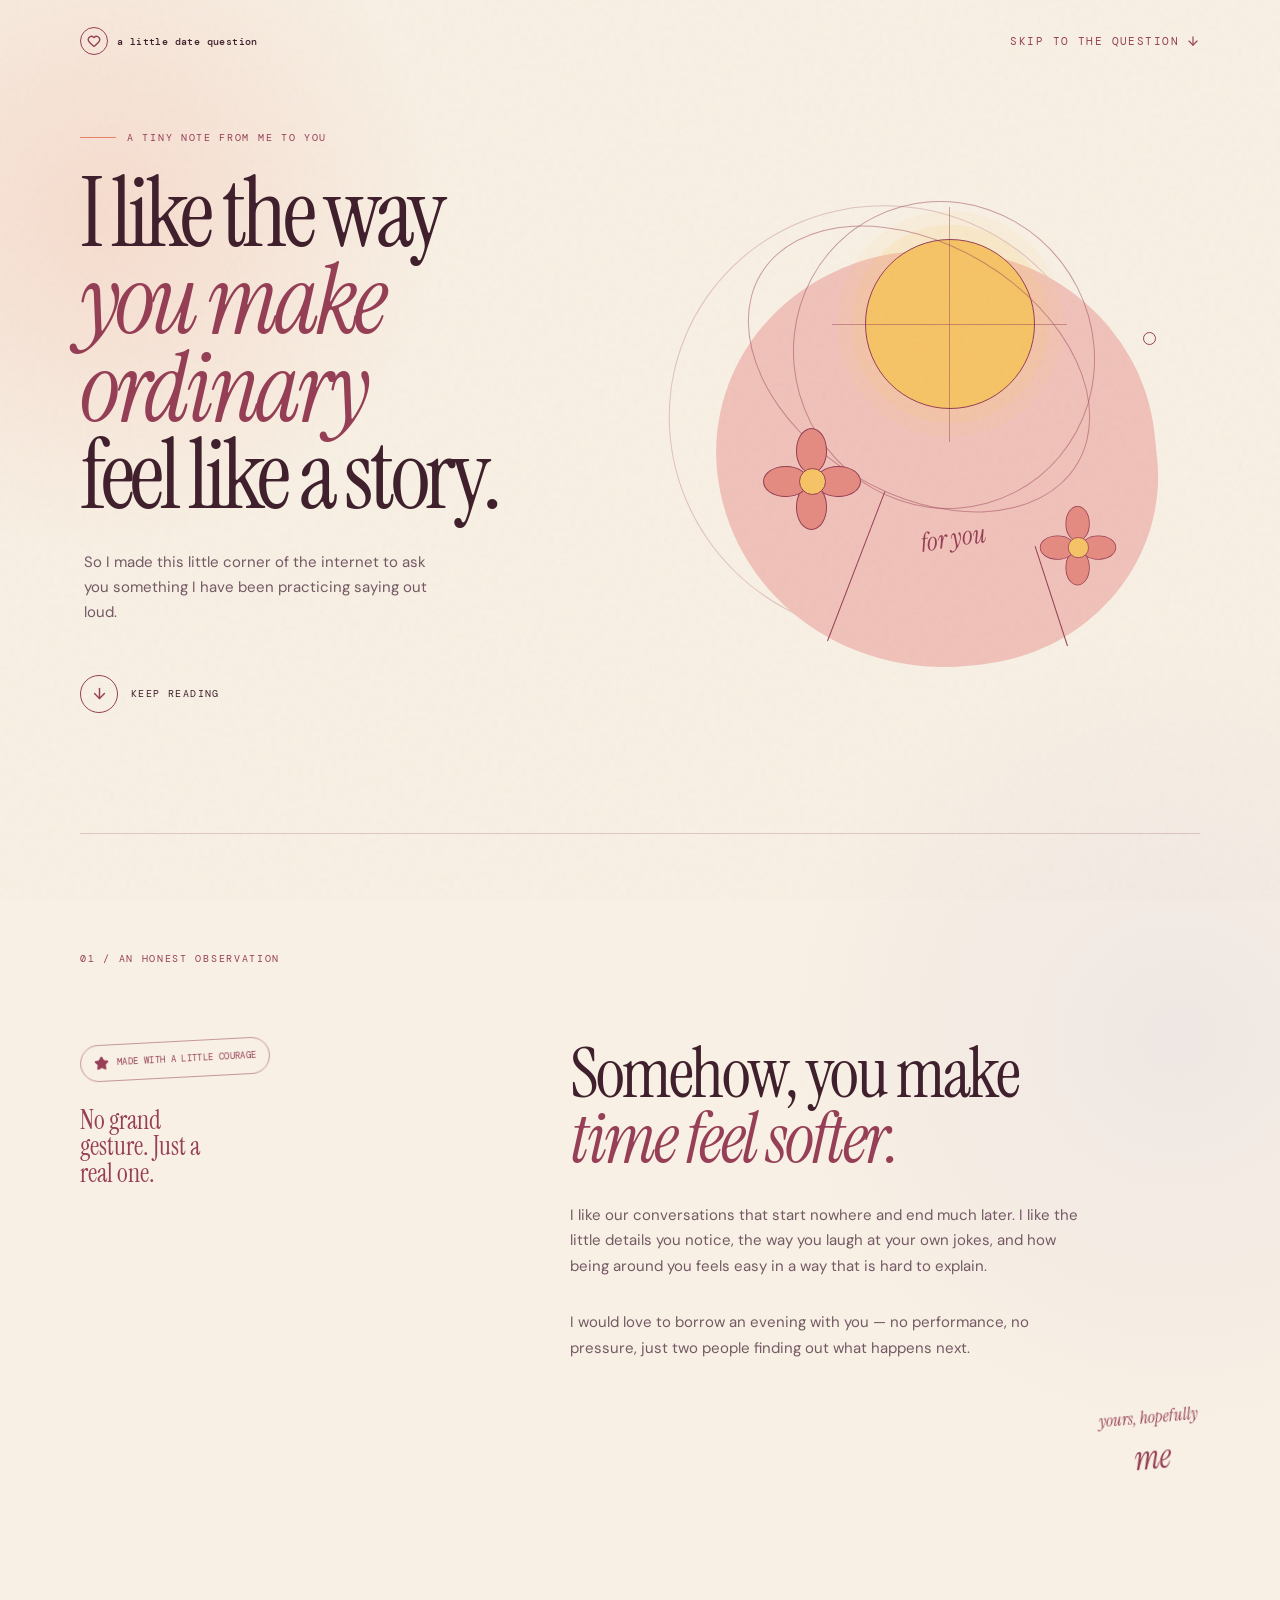
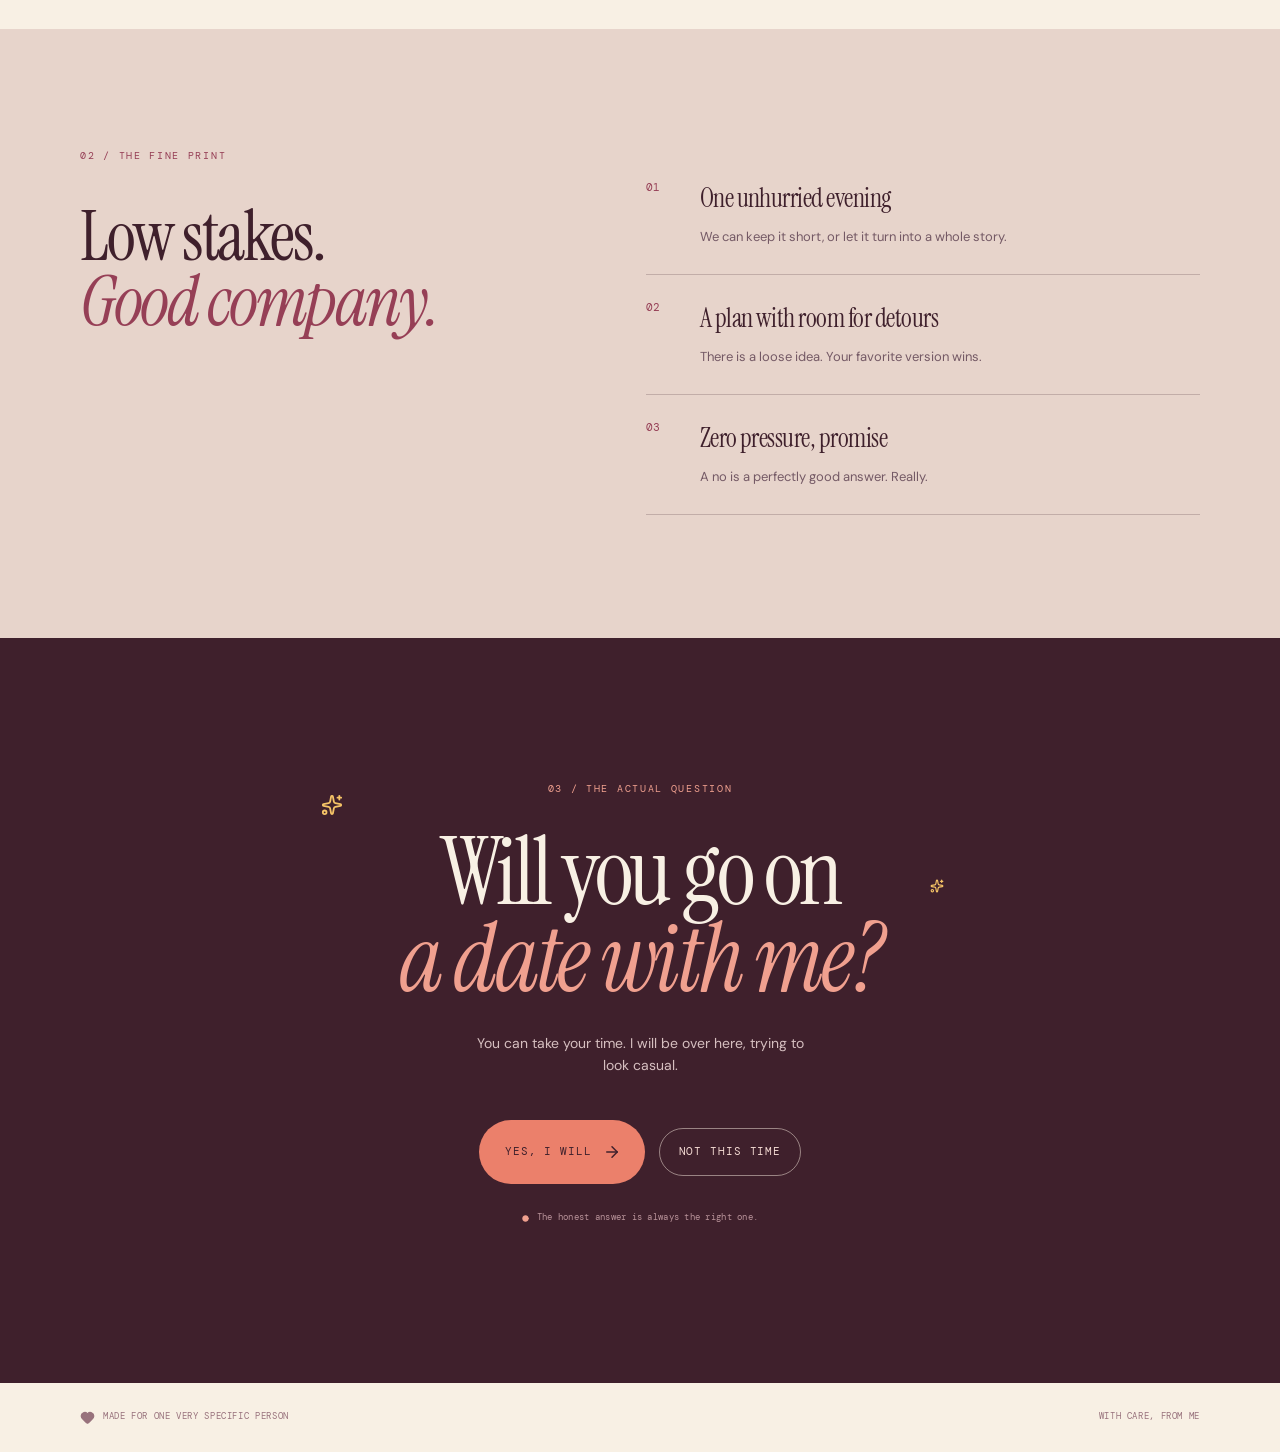
==== index.html @ 39b5ad63 "Add files via upload" ====
<!DOCTYPE html>
<html lang="en">
  <head>
    <meta charset="UTF-8" />
    <meta name="viewport" content="width=device-width, initial-scale=1.0, maximum-scale=1" />
    <title>A Little Date Question</title>
    <meta name="description" content="A Little Date Question — built on Replit. Update this description to reflect the app." />
    <meta name="robots" content="index, follow" />
    <meta property="og:title" content="A Little Date Question" />
    <meta property="og:description" content="A Little Date Question — built on Replit. Update this description to reflect the app." />
    <meta property="og:type" content="website" />
    <meta name="twitter:card" content="summary_large_image" />
    <meta name="twitter:title" content="A Little Date Question" />
    <meta name="twitter:description" content="A Little Date Question — built on Replit. Update this description to reflect the app." />
    <link rel="icon" type="image/svg+xml" href="./favicon.svg" />
    <link rel="preconnect" href="https://fonts.googleapis.com">
    <link rel="preconnect" href="https://fonts.gstatic.com" crossorigin>
    <link href="https://fonts.googleapis.com/css2?family=Inter:wght@400;500;600;700&display=swap" rel="stylesheet">
    <script type="module" crossorigin src="./assets/index-DEx7kyn2.js"></script>
    <link rel="stylesheet" crossorigin href="./assets/index-DLb4cPj6.css">
  </head>
  <body>
    <div id="root"></div>
  </body>
</html>
---- assets/index-DLb4cPj6.css ----
@import"https://fonts.googleapis.com/css2?family=DM+Mono:wght@400;500&family=DM+Sans:wght@400;500;600;700&family=Instrument+Serif:ital@0;1&display=swap";@layer components;@layer properties{@supports (((-webkit-hyphens:none)) and (not (margin-trim:inline))) or ((-moz-orient:inline) and (not (color:rgb(from red r g b)))){*,:before,:after,::backdrop{--tw-translate-x:0;--tw-translate-y:0;--tw-translate-z:0;--tw-rotate-x:initial;--tw-rotate-y:initial;--tw-rotate-z:initial;--tw-skew-x:initial;--tw-skew-y:initial;--tw-space-y-reverse:0;--tw-space-x-reverse:0;--tw-border-style:solid;--tw-leading:initial;--tw-font-weight:initial;--tw-tracking:initial;--tw-ordinal:initial;--tw-slashed-zero:initial;--tw-numeric-figure:initial;--tw-numeric-spacing:initial;--tw-numeric-fraction:initial;--tw-shadow:0 0 #0000;--tw-shadow-color:initial;--tw-shadow-alpha:100%;--tw-inset-shadow:0 0 #0000;--tw-inset-shadow-color:initial;--tw-inset-shadow-alpha:100%;--tw-ring-color:initial;--tw-ring-shadow:0 0 #0000;--tw-inset-ring-color:initial;--tw-inset-ring-shadow:0 0 #0000;--tw-ring-inset:initial;--tw-ring-offset-width:0px;--tw-ring-offset-color:#fff;--tw-ring-offset-shadow:0 0 #0000;--tw-outline-style:solid;--tw-duration:initial;--tw-ease:initial;--tw-content:"";--tw-animation-delay:0s;--tw-animation-direction:normal;--tw-animation-duration:initial;--tw-animation-fill-mode:none;--tw-animation-iteration-count:1;--tw-enter-blur:0;--tw-enter-opacity:1;--tw-enter-rotate:0;--tw-enter-scale:1;--tw-enter-translate-x:0;--tw-enter-translate-y:0;--tw-exit-blur:0;--tw-exit-opacity:1;--tw-exit-rotate:0;--tw-exit-scale:1;--tw-exit-translate-x:0;--tw-exit-translate-y:0}}}@layer theme{:root,:host{--color-red-50:oklch(97.1% .013 17.38);--color-red-300:oklch(80.8% .114 19.571);--color-red-400:oklch(70.4% .191 22.216);--color-red-500:oklch(63.7% .237 25.331);--color-red-600:oklch(57.7% .245 27.325);--color-gray-50:oklch(98.5% .002 247.839);--color-gray-100:oklch(96.7% .003 264.542);--color-gray-600:oklch(44.6% .03 256.802);--color-gray-700:oklch(37.3% .034 259.733);--color-gray-800:oklch(27.8% .033 256.848);--color-gray-900:oklch(21% .034 264.665);--color-black:#000;--color-white:#fff;--spacing:.25rem;--container-sm:24rem;--container-md:28rem;--container-lg:32rem;--text-xs:.75rem;--text-xs--line-height:calc(1 / .75);--text-sm:.875rem;--text-sm--line-height:calc(1.25 / .875);--text-base:1rem;--text-base--line-height: 1.5 ;--text-lg:1.125rem;--text-lg--line-height:calc(1.75 / 1.125);--text-xl:1.25rem;--text-xl--line-height:calc(1.75 / 1.25);--text-2xl:1.5rem;--text-2xl--line-height:calc(2 / 1.5);--font-weight-normal:400;--font-weight-medium:500;--font-weight-semibold:600;--font-weight-bold:700;--tracking-tight:-.025em;--tracking-widest:.1em;--leading-snug:1.375;--leading-normal:1.5;--leading-relaxed:1.625;--ease-in-out:cubic-bezier(.4, 0, .2, 1);--animate-spin:spin 1s linear infinite;--animate-pulse:pulse 2s cubic-bezier(.4, 0, .6, 1) infinite;--aspect-video:16 / 9;--default-transition-duration:.15s;--default-transition-timing-function:cubic-bezier(.4, 0, .2, 1);--default-font-family:var(--app-font-sans);--default-mono-font-family:var(--app-font-mono);--color-border:hsl(var(--border))}}@layer base{*,:after,:before,::backdrop{box-sizing:border-box;border:0 solid;margin:0;padding:0}::file-selector-button{box-sizing:border-box;border:0 solid;margin:0;padding:0}html,:host{-webkit-text-size-adjust:100%;tab-size:4;line-height:1.5;font-family:var(--default-font-family,-apple-system, BlinkMacSystemFont, "Segoe UI", Roboto, "Helvetica Neue", "Noto Sans", Arial, sans-serif, "Apple Color Emoji", "Segoe UI Emoji", "Segoe UI Symbol", "Noto Color Emoji");font-feature-settings:var(--default-font-feature-settings,normal);font-variation-settings:var(--default-font-variation-settings,normal);-webkit-tap-highlight-color:transparent}hr{height:0;color:inherit;border-top-width:1px}abbr:where([title]){-webkit-text-decoration:underline dotted;text-decoration:underline dotted}h1,h2,h3,h4,h5,h6{font-size:inherit;font-weight:inherit}a{color:inherit;-webkit-text-decoration:inherit;text-decoration:inherit}b,strong{font-weight:bolder}code,kbd,samp,pre{font-family:var(--default-mono-font-family,ui-monospace, SFMono-Regular, Menlo, Monaco, Consolas, "Liberation Mono", "Courier New", monospace);font-feature-settings:var(--default-mono-font-feature-settings,normal);font-variation-settings:var(--default-mono-font-variation-settings,normal);font-size:1em}small{font-size:80%}sub,sup{vertical-align:baseline;font-size:75%;line-height:0;position:relative}sub{bottom:-.25em}sup{top:-.5em}table{text-indent:0;border-color:inherit;border-collapse:collapse}:-moz-focusring:where(:not(iframe)){outline:auto}progress{vertical-align:baseline}summary{display:list-item}ol,ul,menu{list-style:none}img,svg,video,canvas,audio,iframe,embed,object{vertical-align:middle;display:block}img,video{max-width:100%;height:auto}button,input,select,optgroup,textarea{font:inherit;font-feature-settings:inherit;font-variation-settings:inherit;letter-spacing:inherit;color:inherit;opacity:1;background-color:#0000;border-radius:0}::file-selector-button{font:inherit;font-feature-settings:inherit;font-variation-settings:inherit;letter-spacing:inherit;color:inherit;opacity:1;background-color:#0000;border-radius:0}:where(select:is([multiple],[size])) optgroup{font-weight:bolder}:where(select:is([multiple],[size])) optgroup option{padding-inline-start:20px}::file-selector-button{margin-inline-end:4px}::placeholder{opacity:1}@supports (not ((-webkit-appearance:-apple-pay-button))) or (contain-intrinsic-size:1px){::placeholder{color:currentColor}@supports (color:color-mix(in lab,red,red)){::placeholder{color:color-mix(in oklab,currentcolor 50%,transparent)}}}textarea{resize:vertical}::-webkit-search-decoration{-webkit-appearance:none}::-webkit-date-and-time-value{min-height:1lh;text-align:inherit}::-webkit-datetime-edit{display:inline-flex}::-webkit-datetime-edit-fields-wrapper{padding:0}::-webkit-datetime-edit{padding-block:0}::-webkit-datetime-edit-year-field{padding-block:0}::-webkit-datetime-edit-month-field{padding-block:0}::-webkit-datetime-edit-day-field{padding-block:0}::-webkit-datetime-edit-hour-field{padding-block:0}::-webkit-datetime-edit-minute-field{padding-block:0}::-webkit-datetime-edit-second-field{padding-block:0}::-webkit-datetime-edit-millisecond-field{padding-block:0}::-webkit-datetime-edit-meridiem-field{padding-block:0}::-webkit-calendar-picker-indicator{line-height:1}:-moz-ui-invalid{box-shadow:none}button,input:where([type=button],[type=reset],[type=submit]){appearance:button}::file-selector-button{appearance:button}::-webkit-inner-spin-button{height:auto}::-webkit-outer-spin-button{height:auto}[hidden]:where(:not([hidden=until-found])){display:none!important}*{border-color:hsl(var(--border))}body{background-color:hsl(var(--background));font-family:var(--app-font-sans);color:hsl(var(--foreground));-webkit-font-smoothing:antialiased;-moz-osx-font-smoothing:grayscale}}@layer utilities{.\@container\/field-group{container:field-group/inline-size}.pointer-events-auto{pointer-events:auto}.pointer-events-none{pointer-events:none}.invisible{visibility:hidden}.sr-only{clip-path:inset(50%);white-space:nowrap;border-width:0;width:1px;height:1px;margin:-1px;padding:0;position:absolute;overflow:hidden}.absolute{position:absolute}.fixed{position:fixed}.relative{position:relative}.static{position:static}.inset-0{inset:0}.inset-x-0{inset-inline:0}.inset-y-0{inset-block:0}.-top-12{top:calc(var(--spacing) * -12)}.top-0{top:0}.top-1\.5{top:calc(var(--spacing) * 1.5)}.top-1\/2{top:50%}.top-2{top:calc(var(--spacing) * 2)}.top-3\.5{top:calc(var(--spacing) * 3.5)}.top-4{top:calc(var(--spacing) * 4)}.top-\[1px\]{top:1px}.top-\[50\%\]{top:50%}.top-\[60\%\]{top:60%}.top-full{top:100%}.-right-12{right:calc(var(--spacing) * -12)}.right-0{right:0}.right-1{right:var(--spacing)}.right-2{right:calc(var(--spacing) * 2)}.right-3{right:calc(var(--spacing) * 3)}.right-4{right:calc(var(--spacing) * 4)}.-bottom-12{bottom:calc(var(--spacing) * -12)}.bottom-0{bottom:0}.-left-12{left:calc(var(--spacing) * -12)}.left-0{left:0}.left-1\/2{left:50%}.left-2{left:calc(var(--spacing) * 2)}.left-\[50\%\]{left:50%}.z-10{z-index:10}.z-20{z-index:20}.z-50{z-index:50}.z-\[1\]{z-index:1}.z-\[100\]{z-index:100}.order-first{order:-9999}.order-last{order:9999}.\!m-0{margin:0!important}.-mx-1{margin-inline:calc(var(--spacing) * -1)}.mx-2{margin-inline:calc(var(--spacing) * 2)}.mx-3\.5{margin-inline:calc(var(--spacing) * 3.5)}.mx-4{margin-inline:calc(var(--spacing) * 4)}.mx-auto{margin-inline:auto}.-my-2{margin-block:calc(var(--spacing) * -2)}.my-0{margin-block:0}.my-0\.5{margin-block:calc(var(--spacing) * .5)}.my-1{margin-block:var(--spacing)}.-mt-4{margin-top:calc(var(--spacing) * -4)}.mt-1\.5{margin-top:calc(var(--spacing) * 1.5)}.mt-2{margin-top:calc(var(--spacing) * 2)}.mt-4{margin-top:calc(var(--spacing) * 4)}.mt-24{margin-top:calc(var(--spacing) * 24)}.mt-auto{margin-top:auto}.mr-2{margin-right:calc(var(--spacing) * 2)}.mb-1{margin-bottom:var(--spacing)}.mb-2{margin-bottom:calc(var(--spacing) * 2)}.mb-3{margin-bottom:calc(var(--spacing) * 3)}.mb-4{margin-bottom:calc(var(--spacing) * 4)}.-ml-4{margin-left:calc(var(--spacing) * -4)}.ml-1{margin-left:var(--spacing)}.ml-4{margin-left:calc(var(--spacing) * 4)}.ml-auto{margin-left:auto}.line-clamp-2{-webkit-line-clamp:2;-webkit-box-orient:vertical;display:-webkit-box;overflow:hidden}.block{display:block}.flex{display:flex}.grid{display:grid}.hidden{display:none}.inline-flex{display:inline-flex}.table{display:table}.aspect-square{aspect-ratio:1}.aspect-video{aspect-ratio:var(--aspect-video)}.size-4{width:calc(var(--spacing) * 4);height:calc(var(--spacing) * 4)}.size-6{width:calc(var(--spacing) * 6);height:calc(var(--spacing) * 6)}.size-8{width:calc(var(--spacing) * 8);height:calc(var(--spacing) * 8)}.size-10{width:calc(var(--spacing) * 10);height:calc(var(--spacing) * 10)}.size-\[--cell-size\]{width:--cell-size;height:--cell-size}.h-1\.5{height:calc(var(--spacing) * 1.5)}.h-2{height:calc(var(--spacing) * 2)}.h-2\.5{height:calc(var(--spacing) * 2.5)}.h-3{height:calc(var(--spacing) * 3)}.h-3\.5{height:calc(var(--spacing) * 3.5)}.h-4{height:calc(var(--spacing) * 4)}.h-5{height:calc(var(--spacing) * 5)}.h-6{height:calc(var(--spacing) * 6)}.h-7{height:calc(var(--spacing) * 7)}.h-8{height:calc(var(--spacing) * 8)}.h-9{height:calc(var(--spacing) * 9)}.h-10{height:calc(var(--spacing) * 10)}.h-12{height:calc(var(--spacing) * 12)}.h-\[--cell-size\]{height:--cell-size}.h-\[1px\]{height:1px}.h-\[var\(--radix-navigation-menu-viewport-height\)\]{height:var(--radix-navigation-menu-viewport-height)}.h-\[var\(--radix-select-trigger-height\)\]{height:var(--radix-select-trigger-height)}.h-auto{height:auto}.h-full{height:100%}.h-px{height:1px}.h-svh{height:100svh}.max-h-\[--radix-context-menu-content-available-height\]{max-height:--radix-context-menu-content-available-height}.max-h-\[--radix-select-content-available-height\]{max-height:--radix-select-content-available-height}.max-h-\[85vh\]{max-height:85vh}.max-h-\[300px\]{max-height:300px}.max-h-\[var\(--radix-dropdown-menu-content-available-height\)\]{max-height:var(--radix-dropdown-menu-content-available-height)}.max-h-screen{max-height:100vh}.min-h-0{min-height:0}.min-h-8{min-height:calc(var(--spacing) * 8)}.min-h-9{min-height:calc(var(--spacing) * 9)}.min-h-10{min-height:calc(var(--spacing) * 10)}.min-h-\[60px\]{min-height:60px}.min-h-screen{min-height:100vh}.min-h-svh{min-height:100svh}.w-0{width:0}.w-1{width:var(--spacing)}.w-2{width:calc(var(--spacing) * 2)}.w-2\.5{width:calc(var(--spacing) * 2.5)}.w-3{width:calc(var(--spacing) * 3)}.w-3\.5{width:calc(var(--spacing) * 3.5)}.w-3\/4{width:75%}.w-4{width:calc(var(--spacing) * 4)}.w-5{width:calc(var(--spacing) * 5)}.w-7{width:calc(var(--spacing) * 7)}.w-8{width:calc(var(--spacing) * 8)}.w-9{width:calc(var(--spacing) * 9)}.w-10{width:calc(var(--spacing) * 10)}.w-64{width:calc(var(--spacing) * 64)}.w-72{width:calc(var(--spacing) * 72)}.w-\[--cell-size\]{width:--cell-size}.w-\[1px\]{width:1px}.w-\[100px\]{width:100px}.w-\[var\(--sidebar-width\)\]{width:var(--sidebar-width)}.w-auto{width:auto}.w-fit{width:fit-content}.w-full{width:100%}.w-max{width:max-content}.w-px{width:1px}.max-w-\[var\(--skeleton-width\)\]{max-width:var(--skeleton-width)}.max-w-lg{max-width:var(--container-lg)}.max-w-max{max-width:max-content}.max-w-md{max-width:var(--container-md)}.max-w-sm{max-width:var(--container-sm)}.min-w-0{min-width:0}.min-w-5{min-width:calc(var(--spacing) * 5)}.min-w-8{min-width:calc(var(--spacing) * 8)}.min-w-9{min-width:calc(var(--spacing) * 9)}.min-w-10{min-width:calc(var(--spacing) * 10)}.min-w-\[--cell-size\]{min-width:--cell-size}.min-w-\[8rem\]{min-width:8rem}.min-w-\[12rem\]{min-width:12rem}.min-w-\[var\(--radix-select-trigger-width\)\]{min-width:var(--radix-select-trigger-width)}.flex-1{flex:1}.shrink-0{flex-shrink:0}.grow{flex-grow:1}.grow-0{flex-grow:0}.basis-full{flex-basis:100%}.caption-bottom{caption-side:bottom}.border-collapse{border-collapse:collapse}.origin-\[--radix-context-menu-content-transform-origin\]{transform-origin:--radix-context-menu-content-transform-origin}.origin-\[--radix-dropdown-menu-content-transform-origin\]{transform-origin:--radix-dropdown-menu-content-transform-origin}.origin-\[--radix-hover-card-content-transform-origin\]{transform-origin:--radix-hover-card-content-transform-origin}.origin-\[--radix-menubar-content-transform-origin\]{transform-origin:--radix-menubar-content-transform-origin}.origin-\[--radix-popover-content-transform-origin\]{transform-origin:--radix-popover-content-transform-origin}.origin-\[--radix-select-content-transform-origin\]{transform-origin:--radix-select-content-transform-origin}.origin-\[--radix-tooltip-content-transform-origin\]{transform-origin:--radix-tooltip-content-transform-origin}.-translate-x-1\/2{--tw-translate-x: -50% ;translate:var(--tw-translate-x) var(--tw-translate-y)}.-translate-x-px{--tw-translate-x:-1px;translate:var(--tw-translate-x) var(--tw-translate-y)}.translate-x-\[-50\%\]{--tw-translate-x:-50%;translate:var(--tw-translate-x) var(--tw-translate-y)}.translate-x-px{--tw-translate-x:1px;translate:var(--tw-translate-x) var(--tw-translate-y)}.-translate-y-1\/2{--tw-translate-y: -50% ;translate:var(--tw-translate-x) var(--tw-translate-y)}.translate-y-\[-50\%\]{--tw-translate-y:-50%;translate:var(--tw-translate-x) var(--tw-translate-y)}.rotate-45{rotate:45deg}.rotate-90{rotate:90deg}.transform{transform:var(--tw-rotate-x,) var(--tw-rotate-y,) var(--tw-rotate-z,) var(--tw-skew-x,) var(--tw-skew-y,)}.animate-caret-blink{animation:1.25s ease-out infinite caret-blink}.animate-in{animation:enter var(--tw-animation-duration,var(--tw-duration,.15s))var(--tw-ease,ease)var(--tw-animation-delay,0s)var(--tw-animation-iteration-count,1)var(--tw-animation-direction,normal)var(--tw-animation-fill-mode,none)}.animate-pulse{animation:var(--animate-pulse)}.animate-spin{animation:var(--animate-spin)}.cursor-default{cursor:default}.cursor-pointer{cursor:pointer}.cursor-text{cursor:text}.touch-none{touch-action:none}.resize-none{resize:none}.list-disc{list-style-type:disc}.list-none{list-style-type:none}.flex-col{flex-direction:column}.flex-col-reverse{flex-direction:column-reverse}.flex-row{flex-direction:row}.flex-wrap{flex-wrap:wrap}.place-content-center{place-content:center}.items-center{align-items:center}.items-end{align-items:flex-end}.items-start{align-items:flex-start}.items-stretch{align-items:stretch}.justify-between{justify-content:space-between}.justify-center{justify-content:center}.justify-start{justify-content:flex-start}.gap-1{gap:var(--spacing)}.gap-1\.5{gap:calc(var(--spacing) * 1.5)}.gap-2{gap:calc(var(--spacing) * 2)}.gap-2\.5{gap:calc(var(--spacing) * 2.5)}.gap-3{gap:calc(var(--spacing) * 3)}.gap-4{gap:calc(var(--spacing) * 4)}.gap-6{gap:calc(var(--spacing) * 6)}.gap-7{gap:calc(var(--spacing) * 7)}:where(.space-y-1\.5>:not(:last-child)){--tw-space-y-reverse:0;margin-block-start:calc(calc(var(--spacing) * 1.5) * var(--tw-space-y-reverse));margin-block-end:calc(calc(var(--spacing) * 1.5) * calc(1 - var(--tw-space-y-reverse)))}:where(.space-y-2>:not(:last-child)){--tw-space-y-reverse:0;margin-block-start:calc(calc(var(--spacing) * 2) * var(--tw-space-y-reverse));margin-block-end:calc(calc(var(--spacing) * 2) * calc(1 - var(--tw-space-y-reverse)))}:where(.space-x-1>:not(:last-child)){--tw-space-x-reverse:0;margin-inline-start:calc(var(--spacing) * var(--tw-space-x-reverse));margin-inline-end:calc(var(--spacing) * calc(1 - var(--tw-space-x-reverse)))}:where(.space-x-4>:not(:last-child)){--tw-space-x-reverse:0;margin-inline-start:calc(calc(var(--spacing) * 4) * var(--tw-space-x-reverse));margin-inline-end:calc(calc(var(--spacing) * 4) * calc(1 - var(--tw-space-x-reverse)))}.self-stretch{align-self:stretch}.overflow-auto{overflow:auto}.overflow-hidden{overflow:hidden}.overflow-x-auto{overflow-x:auto}.overflow-x-hidden{overflow-x:hidden}.overflow-y-auto{overflow-y:auto}.rounded{border-radius:.25rem}.rounded-\[2px\]{border-radius:2px}.rounded-\[calc\(var\(--radius\)-5px\)\]{border-radius:calc(var(--radius) - 5px)}.rounded-\[inherit\]{border-radius:inherit}.rounded-full{border-radius:3.40282e38px}.rounded-lg{border-radius:var(--radius)}.rounded-md{border-radius:calc(var(--radius) - 2px)}.rounded-none{border-radius:0}.rounded-sm{border-radius:calc(var(--radius) - 4px)}.rounded-xl{border-radius:calc(var(--radius) + 4px)}.rounded-t-\[10px\]{border-top-left-radius:10px;border-top-right-radius:10px}.rounded-l-md{border-top-left-radius:calc(var(--radius) - 2px);border-bottom-left-radius:calc(var(--radius) - 2px)}.rounded-tl-sm{border-top-left-radius:calc(var(--radius) - 4px)}.rounded-r-md{border-top-right-radius:calc(var(--radius) - 2px);border-bottom-right-radius:calc(var(--radius) - 2px)}.border{border-style:var(--tw-border-style);border-width:1px}.border-0{border-style:var(--tw-border-style);border-width:0}.border-2{border-style:var(--tw-border-style);border-width:2px}.border-\[1\.5px\]{border-style:var(--tw-border-style);border-width:1.5px}.border-y{border-block-style:var(--tw-border-style);border-block-width:1px}.border-t{border-top-style:var(--tw-border-style);border-top-width:1px}.border-r{border-right-style:var(--tw-border-style);border-right-width:1px}.border-b{border-bottom-style:var(--tw-border-style);border-bottom-width:1px}.border-l{border-left-style:var(--tw-border-style);border-left-width:1px}.border-dashed{--tw-border-style:dashed;border-style:dashed}.\[border-color\:var\(--badge-outline\)\]{border-color:var(--badge-outline)}.\[border-color\:var\(--button-outline\)\]{border-color:var(--button-outline)}.border-\[--color-border\]{border-color:--color-border}.border-border,.border-border\/50{border-color:hsl(var(--border))}@supports (color:color-mix(in lab,red,red)){.border-border\/50{border-color:color-mix(in oklab,hsl(var(--border)) 50%,transparent)}}.border-destructive{border-color:hsl(var(--destructive))}.border-destructive-border{border-color:var(--destructive-border)}.border-destructive\/50{border-color:hsl(var(--destructive))}@supports (color:color-mix(in lab,red,red)){.border-destructive\/50{border-color:color-mix(in oklab,hsl(var(--destructive)) 50%,transparent)}}.border-input{border-color:hsl(var(--input))}.border-primary{border-color:hsl(var(--primary))}.border-primary-border{border-color:var(--primary-border)}.border-primary\/50{border-color:hsl(var(--primary))}@supports (color:color-mix(in lab,red,red)){.border-primary\/50{border-color:color-mix(in oklab,hsl(var(--primary)) 50%,transparent)}}.border-secondary-border{border-color:var(--secondary-border)}.border-sidebar-border{border-color:hsl(var(--sidebar-border))}.border-transparent{border-color:#0000}.border-t-transparent{border-top-color:#0000}.border-l-transparent{border-left-color:#0000}.bg-\[--color-bg\]{background-color:--color-bg}.bg-accent{background-color:hsl(var(--accent))}.bg-background{background-color:hsl(var(--background))}.bg-black\/80{background-color:#000c}@supports (color:color-mix(in lab,red,red)){.bg-black\/80{background-color:color-mix(in oklab,var(--color-black) 80%,transparent)}}.bg-border{background-color:hsl(var(--border))}.bg-card{background-color:hsl(var(--card))}.bg-destructive{background-color:hsl(var(--destructive))}.bg-foreground{background-color:hsl(var(--foreground))}.bg-gray-50{background-color:var(--color-gray-50)}.bg-gray-100{background-color:var(--color-gray-100)}.bg-gray-900{background-color:var(--color-gray-900)}.bg-input{background-color:hsl(var(--input))}.bg-muted,.bg-muted\/50{background-color:hsl(var(--muted))}@supports (color:color-mix(in lab,red,red)){.bg-muted\/50{background-color:color-mix(in oklab,hsl(var(--muted)) 50%,transparent)}}.bg-popover{background-color:hsl(var(--popover))}.bg-primary,.bg-primary\/10{background-color:hsl(var(--primary))}@supports (color:color-mix(in lab,red,red)){.bg-primary\/10{background-color:color-mix(in oklab,hsl(var(--primary)) 10%,transparent)}}.bg-primary\/20{background-color:hsl(var(--primary))}@supports (color:color-mix(in lab,red,red)){.bg-primary\/20{background-color:color-mix(in oklab,hsl(var(--primary)) 20%,transparent)}}.bg-secondary{background-color:hsl(var(--secondary))}.bg-sidebar{background-color:hsl(var(--sidebar))}.bg-sidebar-border{background-color:hsl(var(--sidebar-border))}.bg-transparent{background-color:#0000}.fill-current{fill:currentColor}.fill-primary{fill:hsl(var(--primary))}.p-0{padding:0}.p-1{padding:var(--spacing)}.p-2{padding:calc(var(--spacing) * 2)}.p-3{padding:calc(var(--spacing) * 3)}.p-4{padding:calc(var(--spacing) * 4)}.p-6{padding:calc(var(--spacing) * 6)}.p-\[1px\]{padding:1px}.px-1{padding-inline:var(--spacing)}.px-1\.5{padding-inline:calc(var(--spacing) * 1.5)}.px-2{padding-inline:calc(var(--spacing) * 2)}.px-2\.5{padding-inline:calc(var(--spacing) * 2.5)}.px-3{padding-inline:calc(var(--spacing) * 3)}.px-4{padding-inline:calc(var(--spacing) * 4)}.px-8{padding-inline:calc(var(--spacing) * 8)}.px-\[--cell-size\]{padding-inline:--cell-size}.py-0\.5{padding-block:calc(var(--spacing) * .5)}.py-1{padding-block:var(--spacing)}.py-1\.5{padding-block:calc(var(--spacing) * 1.5)}.py-2{padding-block:calc(var(--spacing) * 2)}.py-3{padding-block:calc(var(--spacing) * 3)}.py-4{padding-block:calc(var(--spacing) * 4)}.py-6{padding-block:calc(var(--spacing) * 6)}.pt-0{padding-top:0}.pt-3{padding-top:calc(var(--spacing) * 3)}.pt-4{padding-top:calc(var(--spacing) * 4)}.pt-6{padding-top:calc(var(--spacing) * 6)}.pr-1{padding-right:var(--spacing)}.pr-2{padding-right:calc(var(--spacing) * 2)}.pr-2\.5{padding-right:calc(var(--spacing) * 2.5)}.pr-3{padding-right:calc(var(--spacing) * 3)}.pr-8{padding-right:calc(var(--spacing) * 8)}.pb-3{padding-bottom:calc(var(--spacing) * 3)}.pb-4{padding-bottom:calc(var(--spacing) * 4)}.pl-2{padding-left:calc(var(--spacing) * 2)}.pl-2\.5{padding-left:calc(var(--spacing) * 2.5)}.pl-3{padding-left:calc(var(--spacing) * 3)}.pl-4{padding-left:calc(var(--spacing) * 4)}.pl-8{padding-left:calc(var(--spacing) * 8)}.text-center{text-align:center}.text-left{text-align:left}.align-middle{vertical-align:middle}.font-mono{font-family:var(--app-font-mono)}.font-sans{font-family:var(--app-font-sans)}.text-2xl{font-size:var(--text-2xl);line-height:var(--tw-leading,var(--text-2xl--line-height))}.text-base{font-size:var(--text-base);line-height:var(--tw-leading,var(--text-base--line-height))}.text-lg{font-size:var(--text-lg);line-height:var(--tw-leading,var(--text-lg--line-height))}.text-sm{font-size:var(--text-sm);line-height:var(--tw-leading,var(--text-sm--line-height))}.text-sm\/relaxed{font-size:var(--text-sm);line-height:var(--leading-relaxed)}.text-xl{font-size:var(--text-xl);line-height:var(--tw-leading,var(--text-xl--line-height))}.text-xs{font-size:var(--text-xs);line-height:var(--tw-leading,var(--text-xs--line-height))}.text-\[0\.8rem\]{font-size:.8rem}.leading-none{--tw-leading:1;line-height:1}.leading-normal{--tw-leading:var(--leading-normal);line-height:var(--leading-normal)}.leading-snug{--tw-leading:var(--leading-snug);line-height:var(--leading-snug)}.font-bold{--tw-font-weight:var(--font-weight-bold);font-weight:var(--font-weight-bold)}.font-medium{--tw-font-weight:var(--font-weight-medium);font-weight:var(--font-weight-medium)}.font-normal{--tw-font-weight:var(--font-weight-normal);font-weight:var(--font-weight-normal)}.font-semibold{--tw-font-weight:var(--font-weight-semibold);font-weight:var(--font-weight-semibold)}.tracking-tight{--tw-tracking:var(--tracking-tight);letter-spacing:var(--tracking-tight)}.tracking-widest{--tw-tracking:var(--tracking-widest);letter-spacing:var(--tracking-widest)}.text-balance{text-wrap:balance}.break-words{overflow-wrap:break-word}.whitespace-nowrap{white-space:nowrap}.text-accent-foreground{color:hsl(var(--accent-foreground))}.text-card-foreground{color:hsl(var(--card-foreground))}.text-current{color:currentColor}.text-destructive{color:hsl(var(--destructive))}.text-destructive-foreground{color:hsl(var(--destructive-foreground))}.text-foreground,.text-foreground\/50{color:hsl(var(--foreground))}@supports (color:color-mix(in lab,red,red)){.text-foreground\/50{color:color-mix(in oklab,hsl(var(--foreground)) 50%,transparent)}}.text-gray-600{color:var(--color-gray-600)}.text-gray-800{color:var(--color-gray-800)}.text-gray-900{color:var(--color-gray-900)}.text-muted-foreground{color:hsl(var(--muted-foreground))}.text-popover-foreground{color:hsl(var(--popover-foreground))}.text-primary{color:hsl(var(--primary))}.text-primary-foreground{color:hsl(var(--primary-foreground))}.text-red-500{color:var(--color-red-500)}.text-secondary-foreground{color:hsl(var(--secondary-foreground))}.text-sidebar-foreground,.text-sidebar-foreground\/70{color:hsl(var(--sidebar-foreground))}@supports (color:color-mix(in lab,red,red)){.text-sidebar-foreground\/70{color:color-mix(in oklab,hsl(var(--sidebar-foreground)) 70%,transparent)}}.text-white{color:var(--color-white)}.tabular-nums{--tw-numeric-spacing:tabular-nums;font-variant-numeric:var(--tw-ordinal,) var(--tw-slashed-zero,) var(--tw-numeric-figure,) var(--tw-numeric-spacing,) var(--tw-numeric-fraction,)}.underline-offset-4{text-underline-offset:4px}.opacity-0{opacity:0}.opacity-50{opacity:.5}.opacity-60{opacity:.6}.opacity-70{opacity:.7}.opacity-90{opacity:.9}.shadow{--tw-shadow:0 1px 3px 0 var(--tw-shadow-color,#0000001a), 0 1px 2px -1px var(--tw-shadow-color,#0000001a);box-shadow:var(--tw-inset-shadow),var(--tw-inset-ring-shadow),var(--tw-ring-offset-shadow),var(--tw-ring-shadow),var(--tw-shadow)}.shadow-\[0_0_0_1px_hsl\(var\(--sidebar-border\)\)\]{--tw-shadow:0 0 0 1px var(--tw-shadow-color,hsl(var(--sidebar-border)));box-shadow:var(--tw-inset-shadow),var(--tw-inset-ring-shadow),var(--tw-ring-offset-shadow),var(--tw-ring-shadow),var(--tw-shadow)}.shadow-lg{--tw-shadow:0 10px 15px -3px var(--tw-shadow-color,#0000001a), 0 4px 6px -4px var(--tw-shadow-color,#0000001a);box-shadow:var(--tw-inset-shadow),var(--tw-inset-ring-shadow),var(--tw-ring-offset-shadow),var(--tw-ring-shadow),var(--tw-shadow)}.shadow-md{--tw-shadow:0 4px 6px -1px var(--tw-shadow-color,#0000001a), 0 2px 4px -2px var(--tw-shadow-color,#0000001a);box-shadow:var(--tw-inset-shadow),var(--tw-inset-ring-shadow),var(--tw-ring-offset-shadow),var(--tw-ring-shadow),var(--tw-shadow)}.shadow-none{--tw-shadow:0 0 #0000;box-shadow:var(--tw-inset-shadow),var(--tw-inset-ring-shadow),var(--tw-ring-offset-shadow),var(--tw-ring-shadow),var(--tw-shadow)}.shadow-sm{--tw-shadow:0 1px 3px 0 var(--tw-shadow-color,#0000001a), 0 1px 2px -1px var(--tw-shadow-color,#0000001a);box-shadow:var(--tw-inset-shadow),var(--tw-inset-ring-shadow),var(--tw-ring-offset-shadow),var(--tw-ring-shadow),var(--tw-shadow)}.shadow-xl{--tw-shadow:0 20px 25px -5px var(--tw-shadow-color,#0000001a), 0 8px 10px -6px var(--tw-shadow-color,#0000001a);box-shadow:var(--tw-inset-shadow),var(--tw-inset-ring-shadow),var(--tw-ring-offset-shadow),var(--tw-ring-shadow),var(--tw-shadow)}.shadow-xs{--tw-shadow:0 1px 2px 0 var(--tw-shadow-color,#0000000d);box-shadow:var(--tw-inset-shadow),var(--tw-inset-ring-shadow),var(--tw-ring-offset-shadow),var(--tw-ring-shadow),var(--tw-shadow)}.ring-0{--tw-ring-shadow:var(--tw-ring-inset,) 0 0 0 calc(0px + var(--tw-ring-offset-width)) var(--tw-ring-color,currentcolor);box-shadow:var(--tw-inset-shadow),var(--tw-inset-ring-shadow),var(--tw-ring-offset-shadow),var(--tw-ring-shadow),var(--tw-shadow)}.ring-1{--tw-ring-shadow:var(--tw-ring-inset,) 0 0 0 calc(1px + var(--tw-ring-offset-width)) var(--tw-ring-color,currentcolor);box-shadow:var(--tw-inset-shadow),var(--tw-inset-ring-shadow),var(--tw-ring-offset-shadow),var(--tw-ring-shadow),var(--tw-shadow)}.ring-ring{--tw-ring-color:hsl(var(--ring))}.ring-sidebar-ring{--tw-ring-color:hsl(var(--sidebar-ring))}.ring-offset-background{--tw-ring-offset-color:hsl(var(--background))}.outline-hidden{--tw-outline-style:none;outline-style:none}@media(forced-colors:active){.outline-hidden{outline-offset:2px;outline:2px solid #0000}}.outline{outline-style:var(--tw-outline-style);outline-width:1px}.outline-2{outline-style:var(--tw-outline-style);outline-width:2px}.outline-offset-2{outline-offset:2px}.outline-transparent{outline-color:#0000}.transition{transition-property:color,background-color,border-color,outline-color,text-decoration-color,fill,stroke,--tw-gradient-from,--tw-gradient-via,--tw-gradient-to,opacity,box-shadow,transform,translate,scale,rotate,filter,-webkit-backdrop-filter,backdrop-filter,display,content-visibility,overlay,pointer-events;transition-timing-function:var(--tw-ease,var(--default-transition-timing-function));transition-duration:var(--tw-duration,var(--default-transition-duration))}.transition-\[color\,box-shadow\]{transition-property:color,box-shadow;transition-timing-function:var(--tw-ease,var(--default-transition-timing-function));transition-duration:var(--tw-duration,var(--default-transition-duration))}.transition-\[left\,right\,width\]{transition-property:left,right,width;transition-timing-function:var(--tw-ease,var(--default-transition-timing-function));transition-duration:var(--tw-duration,var(--default-transition-duration))}.transition-\[margin\,opacity\]{transition-property:margin,opacity;transition-timing-function:var(--tw-ease,var(--default-transition-timing-function));transition-duration:var(--tw-duration,var(--default-transition-duration))}.transition-\[width\,height\,padding\]{transition-property:width,height,padding;transition-timing-function:var(--tw-ease,var(--default-transition-timing-function));transition-duration:var(--tw-duration,var(--default-transition-duration))}.transition-\[width\]{transition-property:width;transition-timing-function:var(--tw-ease,var(--default-transition-timing-function));transition-duration:var(--tw-duration,var(--default-transition-duration))}.transition-all{transition-property:all;transition-timing-function:var(--tw-ease,var(--default-transition-timing-function));transition-duration:var(--tw-duration,var(--default-transition-duration))}.transition-colors{transition-property:color,background-color,border-color,outline-color,text-decoration-color,fill,stroke,--tw-gradient-from,--tw-gradient-via,--tw-gradient-to;transition-timing-function:var(--tw-ease,var(--default-transition-timing-function));transition-duration:var(--tw-duration,var(--default-transition-duration))}.transition-opacity{transition-property:opacity;transition-timing-function:var(--tw-ease,var(--default-transition-timing-function));transition-duration:var(--tw-duration,var(--default-transition-duration))}.transition-transform{transition-property:transform,translate,scale,rotate;transition-timing-function:var(--tw-ease,var(--default-transition-timing-function));transition-duration:var(--tw-duration,var(--default-transition-duration))}.duration-100{--tw-duration:.1s;transition-duration:.1s}.duration-200{--tw-duration:.2s;transition-duration:.2s}.duration-300{--tw-duration:.3s;transition-duration:.3s}.duration-1000{--tw-duration:1s;transition-duration:1s}.ease-in-out{--tw-ease:var(--ease-in-out);transition-timing-function:var(--ease-in-out)}.ease-linear{--tw-ease:linear;transition-timing-function:linear}.fade-in-0{--tw-enter-opacity:0}.outline-none{--tw-outline-style:none;outline-style:none}.select-none{-webkit-user-select:none;user-select:none}.zoom-in-95{--tw-enter-scale:.95}.\[--cell-size\:2rem\]{--cell-size:2rem}.group-focus-within\/menu-item\:opacity-100:is(:where(.group\/menu-item):focus-within *){opacity:1}@media(hover:hover){.group-hover\:opacity-100:is(:where(.group):hover *),.group-hover\/menu-item\:opacity-100:is(:where(.group\/menu-item):hover *){opacity:1}}.group-has-data-\[sidebar\=menu-action\]\/menu-item\:pr-8:is(:where(.group\/menu-item):has([data-sidebar=menu-action]) *){padding-right:calc(var(--spacing) * 8)}.group-has-\[\[data-orientation\=horizontal\]\]\/field\:text-balance:is(:where(.group\/field):has([data-orientation=horizontal]) *){text-wrap:balance}.group-has-\[\[data-slot\=item-description\]\]\/item\:translate-y-0\.5:is(:where(.group\/item):has([data-slot=item-description]) *){--tw-translate-y:calc(var(--spacing) * .5);translate:var(--tw-translate-x) var(--tw-translate-y)}.group-has-\[\[data-slot\=item-description\]\]\/item\:self-start:is(:where(.group\/item):has([data-slot=item-description]) *){align-self:flex-start}.group-has-\[\>input\]\/input-group\:pt-2\.5:is(:where(.group\/input-group):has(>input) *){padding-top:calc(var(--spacing) * 2.5)}.group-has-\[\>input\]\/input-group\:pb-2\.5:is(:where(.group\/input-group):has(>input) *){padding-bottom:calc(var(--spacing) * 2.5)}.group-data-\[collapsible\=icon\]\:-mt-8:is(:where(.group)[data-collapsible=icon] *){margin-top:calc(var(--spacing) * -8)}.group-data-\[collapsible\=icon\]\:hidden:is(:where(.group)[data-collapsible=icon] *){display:none}.group-data-\[collapsible\=icon\]\:h-8\!:is(:where(.group)[data-collapsible=icon] *){height:calc(var(--spacing) * 8)!important}.group-data-\[collapsible\=icon\]\:w-8\!:is(:where(.group)[data-collapsible=icon] *){width:calc(var(--spacing) * 8)!important}.group-data-\[collapsible\=icon\]\:w-\[calc\(var\(--sidebar-width-icon\)\+var\(--spacing-4\)\)\]:is(:where(.group)[data-collapsible=icon] *){width:calc(var(--sidebar-width-icon) + var(--spacing-4))}.group-data-\[collapsible\=icon\]\:w-\[calc\(var\(--sidebar-width-icon\)\+var\(--spacing-4\)\+2px\)\]:is(:where(.group)[data-collapsible=icon] *){width:calc(var(--sidebar-width-icon) + var(--spacing-4) + 2px)}.group-data-\[collapsible\=icon\]\:w-\[var\(--sidebar-width-icon\)\]:is(:where(.group)[data-collapsible=icon] *){width:var(--sidebar-width-icon)}.group-data-\[collapsible\=icon\]\:overflow-hidden:is(:where(.group)[data-collapsible=icon] *){overflow:hidden}.group-data-\[collapsible\=icon\]\:p-0\!:is(:where(.group)[data-collapsible=icon] *){padding:0!important}.group-data-\[collapsible\=icon\]\:p-2\!:is(:where(.group)[data-collapsible=icon] *){padding:calc(var(--spacing) * 2)!important}.group-data-\[collapsible\=icon\]\:opacity-0:is(:where(.group)[data-collapsible=icon] *){opacity:0}.group-data-\[collapsible\=offcanvas\]\:right-\[calc\(var\(--sidebar-width\)\*-1\)\]:is(:where(.group)[data-collapsible=offcanvas] *){right:calc(var(--sidebar-width) * -1)}.group-data-\[collapsible\=offcanvas\]\:left-\[calc\(var\(--sidebar-width\)\*-1\)\]:is(:where(.group)[data-collapsible=offcanvas] *){left:calc(var(--sidebar-width) * -1)}.group-data-\[collapsible\=offcanvas\]\:w-0:is(:where(.group)[data-collapsible=offcanvas] *){width:0}.group-data-\[collapsible\=offcanvas\]\:translate-x-0:is(:where(.group)[data-collapsible=offcanvas] *){--tw-translate-x:0px;translate:var(--tw-translate-x) var(--tw-translate-y)}.group-data-\[disabled\=true\]\/field\:opacity-50:is(:where(.group\/field)[data-disabled=true] *),.group-data-\[disabled\=true\]\/input-group\:opacity-50:is(:where(.group\/input-group)[data-disabled=true] *){opacity:.5}.group-data-\[focused\=true\]\/day\:relative:is(:where(.group\/day)[data-focused=true] *){position:relative}.group-data-\[focused\=true\]\/day\:z-10:is(:where(.group\/day)[data-focused=true] *){z-index:10}.group-data-\[focused\=true\]\/day\:border-ring:is(:where(.group\/day)[data-focused=true] *){border-color:hsl(var(--ring))}.group-data-\[focused\=true\]\/day\:ring-\[3px\]:is(:where(.group\/day)[data-focused=true] *){--tw-ring-shadow:var(--tw-ring-inset,) 0 0 0 calc(3px + var(--tw-ring-offset-width)) var(--tw-ring-color,currentcolor);box-shadow:var(--tw-inset-shadow),var(--tw-inset-ring-shadow),var(--tw-ring-offset-shadow),var(--tw-ring-shadow),var(--tw-shadow)}.group-data-\[focused\=true\]\/day\:ring-ring\/50:is(:where(.group\/day)[data-focused=true] *){--tw-ring-color:hsl(var(--ring))}@supports (color:color-mix(in lab,red,red)){.group-data-\[focused\=true\]\/day\:ring-ring\/50:is(:where(.group\/day)[data-focused=true] *){--tw-ring-color:color-mix(in oklab, hsl(var(--ring)) 50%, transparent)}}.group-data-\[side\=left\]\:-right-4:is(:where(.group)[data-side=left] *){right:calc(var(--spacing) * -4)}.group-data-\[side\=left\]\:border-r:is(:where(.group)[data-side=left] *){border-right-style:var(--tw-border-style);border-right-width:1px}.group-data-\[side\=right\]\:left-0:is(:where(.group)[data-side=right] *){left:0}.group-data-\[side\=right\]\:rotate-180:is(:where(.group)[data-side=right] *){rotate:180deg}.group-data-\[side\=right\]\:border-l:is(:where(.group)[data-side=right] *){border-left-style:var(--tw-border-style);border-left-width:1px}.group-data-\[state\=open\]\:rotate-180:is(:where(.group)[data-state=open] *){rotate:180deg}.group-data-\[variant\=floating\]\:rounded-lg:is(:where(.group)[data-variant=floating] *){border-radius:var(--radius)}.group-data-\[variant\=floating\]\:border:is(:where(.group)[data-variant=floating] *){border-style:var(--tw-border-style);border-width:1px}.group-data-\[variant\=floating\]\:border-sidebar-border:is(:where(.group)[data-variant=floating] *){border-color:hsl(var(--sidebar-border))}.group-data-\[variant\=floating\]\:shadow-sm:is(:where(.group)[data-variant=floating] *){--tw-shadow:0 1px 3px 0 var(--tw-shadow-color,#0000001a), 0 1px 2px -1px var(--tw-shadow-color,#0000001a);box-shadow:var(--tw-inset-shadow),var(--tw-inset-ring-shadow),var(--tw-ring-offset-shadow),var(--tw-ring-shadow),var(--tw-shadow)}.group-data-\[variant\=outline\]\/field-group\:-mb-2:is(:where(.group\/field-group)[data-variant=outline] *){margin-bottom:calc(var(--spacing) * -2)}.group-\[\.destructive\]\:border-muted\/40:is(:where(.group).destructive *){border-color:hsl(var(--muted))}@supports (color:color-mix(in lab,red,red)){.group-\[\.destructive\]\:border-muted\/40:is(:where(.group).destructive *){border-color:color-mix(in oklab,hsl(var(--muted)) 40%,transparent)}}.group-\[\.destructive\]\:text-red-300:is(:where(.group).destructive *){color:var(--color-red-300)}.group-\[\.toast\]\:bg-muted:is(:where(.group).toast *){background-color:hsl(var(--muted))}.group-\[\.toast\]\:bg-primary:is(:where(.group).toast *){background-color:hsl(var(--primary))}.group-\[\.toast\]\:text-muted-foreground:is(:where(.group).toast *){color:hsl(var(--muted-foreground))}.group-\[\.toast\]\:text-primary-foreground:is(:where(.group).toast *){color:hsl(var(--primary-foreground))}.group-\[\.toaster\]\:border-border:is(:where(.group).toaster *){border-color:hsl(var(--border))}.group-\[\.toaster\]\:bg-background:is(:where(.group).toaster *){background-color:hsl(var(--background))}.group-\[\.toaster\]\:text-foreground:is(:where(.group).toaster *){color:hsl(var(--foreground))}.group-\[\.toaster\]\:shadow-lg:is(:where(.group).toaster *){--tw-shadow:0 10px 15px -3px var(--tw-shadow-color,#0000001a), 0 4px 6px -4px var(--tw-shadow-color,#0000001a);box-shadow:var(--tw-inset-shadow),var(--tw-inset-ring-shadow),var(--tw-ring-offset-shadow),var(--tw-ring-shadow),var(--tw-shadow)}@media(hover:hover){.peer-hover\/menu-button\:text-sidebar-accent-foreground:is(:where(.peer\/menu-button):hover~*){color:hsl(var(--sidebar-accent-foreground))}}.peer-disabled\:cursor-not-allowed:is(:where(.peer):disabled~*){cursor:not-allowed}.peer-disabled\:opacity-70:is(:where(.peer):disabled~*){opacity:.7}.peer-data-\[active\=true\]\/menu-button\:text-sidebar-accent-foreground:is(:where(.peer\/menu-button)[data-active=true]~*){color:hsl(var(--sidebar-accent-foreground))}.peer-data-\[size\=default\]\/menu-button\:top-1\.5:is(:where(.peer\/menu-button)[data-size=default]~*){top:calc(var(--spacing) * 1.5)}.peer-data-\[size\=lg\]\/menu-button\:top-2\.5:is(:where(.peer\/menu-button)[data-size=lg]~*){top:calc(var(--spacing) * 2.5)}.peer-data-\[size\=sm\]\/menu-button\:top-1:is(:where(.peer\/menu-button)[data-size=sm]~*){top:var(--spacing)}.file\:border-0::file-selector-button{border-style:var(--tw-border-style);border-width:0}.file\:bg-transparent::file-selector-button{background-color:#0000}.file\:text-sm::file-selector-button{font-size:var(--text-sm);line-height:var(--tw-leading,var(--text-sm--line-height))}.file\:font-medium::file-selector-button{--tw-font-weight:var(--font-weight-medium);font-weight:var(--font-weight-medium)}.file\:text-foreground::file-selector-button{color:hsl(var(--foreground))}.placeholder\:text-muted-foreground::placeholder{color:hsl(var(--muted-foreground))}.after\:absolute:after{content:var(--tw-content);position:absolute}.after\:-inset-2:after{content:var(--tw-content);inset:calc(var(--spacing) * -2)}.after\:inset-y-0:after{content:var(--tw-content);inset-block:0}.after\:left-1\/2:after{content:var(--tw-content);left:50%}.after\:w-1:after{content:var(--tw-content);width:var(--spacing)}.after\:w-\[2px\]:after{content:var(--tw-content);width:2px}.after\:-translate-x-1\/2:after{content:var(--tw-content);--tw-translate-x: -50% ;translate:var(--tw-translate-x) var(--tw-translate-y)}.group-data-\[collapsible\=offcanvas\]\:after\:left-full:is(:where(.group)[data-collapsible=offcanvas] *):after{content:var(--tw-content);left:100%}.first\:rounded-l-md:first-child{border-top-left-radius:calc(var(--radius) - 2px);border-bottom-left-radius:calc(var(--radius) - 2px)}.first\:border-l:first-child{border-left-style:var(--tw-border-style);border-left-width:1px}.last\:mt-0:last-child{margin-top:0}.last\:rounded-r-md:last-child{border-top-right-radius:calc(var(--radius) - 2px);border-bottom-right-radius:calc(var(--radius) - 2px)}@media(hover:hover){.hover\:bg-accent:hover{background-color:hsl(var(--accent))}.hover\:bg-gray-700:hover{background-color:var(--color-gray-700)}.hover\:bg-muted:hover,.hover\:bg-muted\/50:hover{background-color:hsl(var(--muted))}@supports (color:color-mix(in lab,red,red)){.hover\:bg-muted\/50:hover{background-color:color-mix(in oklab,hsl(var(--muted)) 50%,transparent)}}.hover\:bg-secondary:hover{background-color:hsl(var(--secondary))}.hover\:bg-sidebar-accent:hover{background-color:hsl(var(--sidebar-accent))}.hover\:text-accent-foreground:hover{color:hsl(var(--accent-foreground))}.hover\:text-foreground:hover{color:hsl(var(--foreground))}.hover\:text-muted-foreground:hover{color:hsl(var(--muted-foreground))}.hover\:text-sidebar-accent-foreground:hover{color:hsl(var(--sidebar-accent-foreground))}.hover\:underline:hover{text-decoration-line:underline}.hover\:opacity-100:hover{opacity:1}.hover\:shadow-\[0_0_0_1px_hsl\(var\(--sidebar-accent\)\)\]:hover{--tw-shadow:0 0 0 1px var(--tw-shadow-color,hsl(var(--sidebar-accent)));box-shadow:var(--tw-inset-shadow),var(--tw-inset-ring-shadow),var(--tw-ring-offset-shadow),var(--tw-ring-shadow),var(--tw-shadow)}.hover\:group-data-\[collapsible\=offcanvas\]\:bg-sidebar:hover:is(:where(.group)[data-collapsible=offcanvas] *){background-color:hsl(var(--sidebar))}.group-\[\.destructive\]\:hover\:border-destructive\/30:is(:where(.group).destructive *):hover{border-color:hsl(var(--destructive))}@supports (color:color-mix(in lab,red,red)){.group-\[\.destructive\]\:hover\:border-destructive\/30:is(:where(.group).destructive *):hover{border-color:color-mix(in oklab,hsl(var(--destructive)) 30%,transparent)}}.group-\[\.destructive\]\:hover\:bg-destructive:is(:where(.group).destructive *):hover{background-color:hsl(var(--destructive))}.group-\[\.destructive\]\:hover\:text-destructive-foreground:is(:where(.group).destructive *):hover{color:hsl(var(--destructive-foreground))}.group-\[\.destructive\]\:hover\:text-red-50:is(:where(.group).destructive *):hover{color:var(--color-red-50)}.hover\:after\:bg-sidebar-border:hover:after{content:var(--tw-content);background-color:hsl(var(--sidebar-border))}}.focus\:bg-accent:focus{background-color:hsl(var(--accent))}.focus\:text-accent-foreground:focus{color:hsl(var(--accent-foreground))}.focus\:opacity-100:focus{opacity:1}.focus\:ring-1:focus{--tw-ring-shadow:var(--tw-ring-inset,) 0 0 0 calc(1px + var(--tw-ring-offset-width)) var(--tw-ring-color,currentcolor);box-shadow:var(--tw-inset-shadow),var(--tw-inset-ring-shadow),var(--tw-ring-offset-shadow),var(--tw-ring-shadow),var(--tw-shadow)}.focus\:ring-2:focus{--tw-ring-shadow:var(--tw-ring-inset,) 0 0 0 calc(2px + var(--tw-ring-offset-width)) var(--tw-ring-color,currentcolor);box-shadow:var(--tw-inset-shadow),var(--tw-inset-ring-shadow),var(--tw-ring-offset-shadow),var(--tw-ring-shadow),var(--tw-shadow)}.focus\:ring-ring:focus{--tw-ring-color:hsl(var(--ring))}.focus\:ring-offset-2:focus{--tw-ring-offset-width:2px;--tw-ring-offset-shadow:var(--tw-ring-inset,) 0 0 0 var(--tw-ring-offset-width) var(--tw-ring-offset-color)}.focus\:outline-none:focus{--tw-outline-style:none;outline-style:none}.group-\[\.destructive\]\:focus\:ring-destructive:is(:where(.group).destructive *):focus{--tw-ring-color:hsl(var(--destructive))}.group-\[\.destructive\]\:focus\:ring-red-400:is(:where(.group).destructive *):focus{--tw-ring-color:var(--color-red-400)}.group-\[\.destructive\]\:focus\:ring-offset-red-600:is(:where(.group).destructive *):focus{--tw-ring-offset-color:var(--color-red-600)}.focus-visible\:border-ring:focus-visible{border-color:hsl(var(--ring))}.focus-visible\:ring-0:focus-visible{--tw-ring-shadow:var(--tw-ring-inset,) 0 0 0 calc(0px + var(--tw-ring-offset-width)) var(--tw-ring-color,currentcolor);box-shadow:var(--tw-inset-shadow),var(--tw-inset-ring-shadow),var(--tw-ring-offset-shadow),var(--tw-ring-shadow),var(--tw-shadow)}.focus-visible\:ring-1:focus-visible{--tw-ring-shadow:var(--tw-ring-inset,) 0 0 0 calc(1px + var(--tw-ring-offset-width)) var(--tw-ring-color,currentcolor);box-shadow:var(--tw-inset-shadow),var(--tw-inset-ring-shadow),var(--tw-ring-offset-shadow),var(--tw-ring-shadow),var(--tw-shadow)}.focus-visible\:ring-2:focus-visible{--tw-ring-shadow:var(--tw-ring-inset,) 0 0 0 calc(2px + var(--tw-ring-offset-width)) var(--tw-ring-color,currentcolor);box-shadow:var(--tw-inset-shadow),var(--tw-inset-ring-shadow),var(--tw-ring-offset-shadow),var(--tw-ring-shadow),var(--tw-shadow)}.focus-visible\:ring-\[3px\]:focus-visible{--tw-ring-shadow:var(--tw-ring-inset,) 0 0 0 calc(3px + var(--tw-ring-offset-width)) var(--tw-ring-color,currentcolor);box-shadow:var(--tw-inset-shadow),var(--tw-inset-ring-shadow),var(--tw-ring-offset-shadow),var(--tw-ring-shadow),var(--tw-shadow)}.focus-visible\:ring-ring:focus-visible,.focus-visible\:ring-ring\/50:focus-visible{--tw-ring-color:hsl(var(--ring))}@supports (color:color-mix(in lab,red,red)){.focus-visible\:ring-ring\/50:focus-visible{--tw-ring-color:color-mix(in oklab, hsl(var(--ring)) 50%, transparent)}}.focus-visible\:ring-offset-1:focus-visible{--tw-ring-offset-width:1px;--tw-ring-offset-shadow:var(--tw-ring-inset,) 0 0 0 var(--tw-ring-offset-width) var(--tw-ring-offset-color)}.focus-visible\:ring-offset-2:focus-visible{--tw-ring-offset-width:2px;--tw-ring-offset-shadow:var(--tw-ring-inset,) 0 0 0 var(--tw-ring-offset-width) var(--tw-ring-offset-color)}.focus-visible\:ring-offset-background:focus-visible{--tw-ring-offset-color:hsl(var(--background))}.focus-visible\:outline-none:focus-visible{--tw-outline-style:none;outline-style:none}.active\:bg-sidebar-accent:active{background-color:hsl(var(--sidebar-accent))}.active\:text-sidebar-accent-foreground:active{color:hsl(var(--sidebar-accent-foreground))}.active\:shadow-none:active{--tw-shadow:0 0 #0000;box-shadow:var(--tw-inset-shadow),var(--tw-inset-ring-shadow),var(--tw-ring-offset-shadow),var(--tw-ring-shadow),var(--tw-shadow)}.disabled\:pointer-events-none:disabled{pointer-events:none}.disabled\:cursor-not-allowed:disabled{cursor:not-allowed}.disabled\:opacity-50:disabled{opacity:.5}:where([data-side=left]) .in-data-\[side\=left\]\:cursor-w-resize{cursor:w-resize}:where([data-side=right]) .in-data-\[side\=right\]\:cursor-e-resize{cursor:e-resize}.has-focus\:border-ring:has(:focus){border-color:hsl(var(--ring))}.has-focus\:ring-\[3px\]:has(:focus){--tw-ring-shadow:var(--tw-ring-inset,) 0 0 0 calc(3px + var(--tw-ring-offset-width)) var(--tw-ring-color,currentcolor);box-shadow:var(--tw-inset-shadow),var(--tw-inset-ring-shadow),var(--tw-ring-offset-shadow),var(--tw-ring-shadow),var(--tw-shadow)}.has-focus\:ring-ring\/50:has(:focus){--tw-ring-color:hsl(var(--ring))}@supports (color:color-mix(in lab,red,red)){.has-focus\:ring-ring\/50:has(:focus){--tw-ring-color:color-mix(in oklab, hsl(var(--ring)) 50%, transparent)}}.has-data-\[state\=checked\]\:border-primary:has([data-state=checked]){border-color:hsl(var(--primary))}.has-data-\[state\=checked\]\:bg-primary\/5:has([data-state=checked]){background-color:hsl(var(--primary))}@supports (color:color-mix(in lab,red,red)){.has-data-\[state\=checked\]\:bg-primary\/5:has([data-state=checked]){background-color:color-mix(in oklab,hsl(var(--primary)) 5%,transparent)}}.has-data-\[variant\=inset\]\:bg-sidebar:has([data-variant=inset]){background-color:hsl(var(--sidebar))}.has-\[\:disabled\]\:opacity-50:has(:disabled){opacity:.5}.has-\[\[data-slot\=input-group-control\]\:focus-visible\]\:ring-1:has([data-slot=input-group-control]:focus-visible){--tw-ring-shadow:var(--tw-ring-inset,) 0 0 0 calc(1px + var(--tw-ring-offset-width)) var(--tw-ring-color,currentcolor);box-shadow:var(--tw-inset-shadow),var(--tw-inset-ring-shadow),var(--tw-ring-offset-shadow),var(--tw-ring-shadow),var(--tw-shadow)}.has-\[\[data-slot\=input-group-control\]\:focus-visible\]\:ring-ring:has([data-slot=input-group-control]:focus-visible){--tw-ring-color:hsl(var(--ring))}.has-\[\[data-slot\]\[aria-invalid\=true\]\]\:border-destructive:has([data-slot][aria-invalid=true]){border-color:hsl(var(--destructive))}.has-\[\[data-slot\]\[aria-invalid\=true\]\]\:ring-destructive\/20:has([data-slot][aria-invalid=true]){--tw-ring-color:hsl(var(--destructive))}@supports (color:color-mix(in lab,red,red)){.has-\[\[data-slot\]\[aria-invalid\=true\]\]\:ring-destructive\/20:has([data-slot][aria-invalid=true]){--tw-ring-color:color-mix(in oklab, hsl(var(--destructive)) 20%, transparent)}}.has-\[\>\[data-align\=block-end\]\]\:h-auto:has(>[data-align=block-end]){height:auto}.has-\[\>\[data-align\=block-end\]\]\:flex-col:has(>[data-align=block-end]){flex-direction:column}.has-\[\>\[data-align\=block-start\]\]\:h-auto:has(>[data-align=block-start]){height:auto}.has-\[\>\[data-align\=block-start\]\]\:flex-col:has(>[data-align=block-start]){flex-direction:column}.has-\[\>\[data-slot\=button-group\]\]\:gap-2:has(>[data-slot=button-group]){gap:calc(var(--spacing) * 2)}.has-\[\>\[data-slot\=checkbox-group\]\]\:gap-3:has(>[data-slot=checkbox-group]){gap:calc(var(--spacing) * 3)}.has-\[\>\[data-slot\=field-content\]\]\:items-start:has(>[data-slot=field-content]){align-items:flex-start}.has-\[\>\[data-slot\=field\]\]\:w-full:has(>[data-slot=field]){width:100%}.has-\[\>\[data-slot\=field\]\]\:flex-col:has(>[data-slot=field]){flex-direction:column}.has-\[\>\[data-slot\=field\]\]\:rounded-md:has(>[data-slot=field]){border-radius:calc(var(--radius) - 2px)}.has-\[\>\[data-slot\=field\]\]\:border:has(>[data-slot=field]){border-style:var(--tw-border-style);border-width:1px}.has-\[\>\[data-slot\=radio-group\]\]\:gap-3:has(>[data-slot=radio-group]){gap:calc(var(--spacing) * 3)}.has-\[\>button\]\:mr-\[-0\.4rem\]:has(>button){margin-right:-.4rem}.has-\[\>button\]\:ml-\[-0\.45rem\]:has(>button){margin-left:-.45rem}.has-\[\>kbd\]\:mr-\[-0\.35rem\]:has(>kbd){margin-right:-.35rem}.has-\[\>kbd\]\:ml-\[-0\.35rem\]:has(>kbd){margin-left:-.35rem}.has-\[\>svg\]\:p-0:has(>svg){padding:0}.has-\[\>svg\]\:px-2:has(>svg){padding-inline:calc(var(--spacing) * 2)}.has-\[\>svg\]\:px-2\.5:has(>svg){padding-inline:calc(var(--spacing) * 2.5)}.has-\[\>textarea\]\:h-auto:has(>textarea){height:auto}.aria-disabled\:pointer-events-none[aria-disabled=true]{pointer-events:none}.aria-disabled\:opacity-50[aria-disabled=true]{opacity:.5}.aria-selected\:text-muted-foreground[aria-selected=true]{color:hsl(var(--muted-foreground))}.data-\[active\=true\]\:bg-sidebar-accent[data-active=true]{background-color:hsl(var(--sidebar-accent))}.data-\[active\=true\]\:font-medium[data-active=true]{--tw-font-weight:var(--font-weight-medium);font-weight:var(--font-weight-medium)}.data-\[active\=true\]\:text-sidebar-accent-foreground[data-active=true]{color:hsl(var(--sidebar-accent-foreground))}.data-\[disabled\]\:pointer-events-none[data-disabled]{pointer-events:none}.data-\[disabled\]\:opacity-50[data-disabled]{opacity:.5}.data-\[disabled\=true\]\:pointer-events-none[data-disabled=true]{pointer-events:none}.data-\[disabled\=true\]\:opacity-50[data-disabled=true]{opacity:.5}.data-\[invalid\=true\]\:text-destructive[data-invalid=true]{color:hsl(var(--destructive))}.data-\[motion\=from-end\]\:slide-in-from-right-52[data-motion=from-end]{--tw-enter-translate-x:calc(52*var(--spacing))}.data-\[motion\=from-start\]\:slide-in-from-left-52[data-motion=from-start]{--tw-enter-translate-x:calc(52*var(--spacing)*-1)}.data-\[motion\=to-end\]\:slide-out-to-right-52[data-motion=to-end]{--tw-exit-translate-x:calc(52*var(--spacing))}.data-\[motion\=to-start\]\:slide-out-to-left-52[data-motion=to-start]{--tw-exit-translate-x:calc(52*var(--spacing)*-1)}.data-\[motion\^\=from-\]\:animate-in[data-motion^=from-]{animation:enter var(--tw-animation-duration,var(--tw-duration,.15s))var(--tw-ease,ease)var(--tw-animation-delay,0s)var(--tw-animation-iteration-count,1)var(--tw-animation-direction,normal)var(--tw-animation-fill-mode,none)}.data-\[motion\^\=from-\]\:fade-in[data-motion^=from-]{--tw-enter-opacity:0}.data-\[motion\^\=to-\]\:animate-out[data-motion^=to-]{animation:exit var(--tw-animation-duration,var(--tw-duration,.15s))var(--tw-ease,ease)var(--tw-animation-delay,0s)var(--tw-animation-iteration-count,1)var(--tw-animation-direction,normal)var(--tw-animation-fill-mode,none)}.data-\[motion\^\=to-\]\:fade-out[data-motion^=to-]{--tw-exit-opacity:0}.data-\[orientation\=vertical\]\:h-auto[data-orientation=vertical]{height:auto}.data-\[panel-group-direction\=vertical\]\:h-px[data-panel-group-direction=vertical]{height:1px}.data-\[panel-group-direction\=vertical\]\:w-full[data-panel-group-direction=vertical]{width:100%}.data-\[panel-group-direction\=vertical\]\:flex-col[data-panel-group-direction=vertical]{flex-direction:column}.data-\[panel-group-direction\=vertical\]\:after\:left-0[data-panel-group-direction=vertical]:after{content:var(--tw-content);left:0}.data-\[panel-group-direction\=vertical\]\:after\:h-1[data-panel-group-direction=vertical]:after{content:var(--tw-content);height:var(--spacing)}.data-\[panel-group-direction\=vertical\]\:after\:w-full[data-panel-group-direction=vertical]:after{content:var(--tw-content);width:100%}.data-\[panel-group-direction\=vertical\]\:after\:translate-x-0[data-panel-group-direction=vertical]:after{content:var(--tw-content);--tw-translate-x:0px;translate:var(--tw-translate-x) var(--tw-translate-y)}.data-\[panel-group-direction\=vertical\]\:after\:-translate-y-1\/2[data-panel-group-direction=vertical]:after{content:var(--tw-content);--tw-translate-y: -50% ;translate:var(--tw-translate-x) var(--tw-translate-y)}.data-\[placeholder\]\:text-muted-foreground[data-placeholder]{color:hsl(var(--muted-foreground))}.data-\[range-end\=true\]\:rounded-md[data-range-end=true]{border-radius:calc(var(--radius) - 2px)}.data-\[range-end\=true\]\:bg-primary[data-range-end=true]{background-color:hsl(var(--primary))}.data-\[range-end\=true\]\:text-primary-foreground[data-range-end=true]{color:hsl(var(--primary-foreground))}.data-\[range-middle\=true\]\:rounded-none[data-range-middle=true]{border-radius:0}.data-\[range-middle\=true\]\:bg-accent[data-range-middle=true]{background-color:hsl(var(--accent))}.data-\[range-middle\=true\]\:text-accent-foreground[data-range-middle=true]{color:hsl(var(--accent-foreground))}.data-\[range-start\=true\]\:rounded-md[data-range-start=true]{border-radius:calc(var(--radius) - 2px)}.data-\[range-start\=true\]\:bg-primary[data-range-start=true]{background-color:hsl(var(--primary))}.data-\[range-start\=true\]\:text-primary-foreground[data-range-start=true]{color:hsl(var(--primary-foreground))}.data-\[selected-single\=true\]\:bg-primary[data-selected-single=true]{background-color:hsl(var(--primary))}.data-\[selected-single\=true\]\:text-primary-foreground[data-selected-single=true]{color:hsl(var(--primary-foreground))}.data-\[selected\=true\]\:rounded-none[data-selected=true]{border-radius:0}.data-\[selected\=true\]\:bg-accent[data-selected=true]{background-color:hsl(var(--accent))}.data-\[selected\=true\]\:text-accent-foreground[data-selected=true]{color:hsl(var(--accent-foreground))}.data-\[side\=bottom\]\:translate-y-1[data-side=bottom]{--tw-translate-y:var(--spacing);translate:var(--tw-translate-x) var(--tw-translate-y)}.data-\[side\=bottom\]\:slide-in-from-top-2[data-side=bottom]{--tw-enter-translate-y:calc(2*var(--spacing)*-1)}.data-\[side\=left\]\:-translate-x-1[data-side=left]{--tw-translate-x:calc(var(--spacing) * -1);translate:var(--tw-translate-x) var(--tw-translate-y)}.data-\[side\=left\]\:slide-in-from-right-2[data-side=left]{--tw-enter-translate-x:calc(2*var(--spacing))}.data-\[side\=right\]\:translate-x-1[data-side=right]{--tw-translate-x:var(--spacing);translate:var(--tw-translate-x) var(--tw-translate-y)}.data-\[side\=right\]\:slide-in-from-left-2[data-side=right]{--tw-enter-translate-x:calc(2*var(--spacing)*-1)}.data-\[side\=top\]\:-translate-y-1[data-side=top]{--tw-translate-y:calc(var(--spacing) * -1);translate:var(--tw-translate-x) var(--tw-translate-y)}.data-\[side\=top\]\:slide-in-from-bottom-2[data-side=top]{--tw-enter-translate-y:calc(2*var(--spacing))}.data-\[slot\=checkbox-group\]\:gap-3[data-slot=checkbox-group]{gap:calc(var(--spacing) * 3)}.data-\[state\=active\]\:bg-background[data-state=active]{background-color:hsl(var(--background))}.data-\[state\=active\]\:text-foreground[data-state=active]{color:hsl(var(--foreground))}.data-\[state\=active\]\:shadow[data-state=active]{--tw-shadow:0 1px 3px 0 var(--tw-shadow-color,#0000001a), 0 1px 2px -1px var(--tw-shadow-color,#0000001a);box-shadow:var(--tw-inset-shadow),var(--tw-inset-ring-shadow),var(--tw-ring-offset-shadow),var(--tw-ring-shadow),var(--tw-shadow)}.data-\[state\=checked\]\:translate-x-4[data-state=checked]{--tw-translate-x:calc(var(--spacing) * 4);translate:var(--tw-translate-x) var(--tw-translate-y)}.data-\[state\=checked\]\:bg-primary[data-state=checked]{background-color:hsl(var(--primary))}.data-\[state\=checked\]\:text-primary-foreground[data-state=checked]{color:hsl(var(--primary-foreground))}.data-\[state\=closed\]\:animate-accordion-up[data-state=closed]{animation:accordion-up var(--tw-animation-duration,var(--tw-duration,.2s))var(--tw-ease,ease-out)var(--tw-animation-delay,0s)var(--tw-animation-iteration-count,1)var(--tw-animation-direction,normal)var(--tw-animation-fill-mode,none)}.data-\[state\=closed\]\:animate-out[data-state=closed]{animation:exit var(--tw-animation-duration,var(--tw-duration,.15s))var(--tw-ease,ease)var(--tw-animation-delay,0s)var(--tw-animation-iteration-count,1)var(--tw-animation-direction,normal)var(--tw-animation-fill-mode,none)}.data-\[state\=closed\]\:duration-300[data-state=closed]{--tw-duration:.3s;transition-duration:.3s}.data-\[state\=closed\]\:fade-out-0[data-state=closed]{--tw-exit-opacity:0}.data-\[state\=closed\]\:fade-out-80[data-state=closed]{--tw-exit-opacity:.8}.data-\[state\=closed\]\:zoom-out-95[data-state=closed]{--tw-exit-scale:.95}.data-\[state\=closed\]\:slide-out-to-bottom[data-state=closed]{--tw-exit-translate-y:100%}.data-\[state\=closed\]\:slide-out-to-left[data-state=closed]{--tw-exit-translate-x:-100%}.data-\[state\=closed\]\:slide-out-to-left-1\/2[data-state=closed]{--tw-exit-translate-x: -50% }.data-\[state\=closed\]\:slide-out-to-right[data-state=closed]{--tw-exit-translate-x:100%}.data-\[state\=closed\]\:slide-out-to-right-full[data-state=closed]{--tw-exit-translate-x: 100% }.data-\[state\=closed\]\:slide-out-to-top[data-state=closed]{--tw-exit-translate-y:-100%}.data-\[state\=closed\]\:slide-out-to-top-\[48\%\][data-state=closed]{--tw-exit-translate-y: -48% }.data-\[state\=hidden\]\:animate-out[data-state=hidden]{animation:exit var(--tw-animation-duration,var(--tw-duration,.15s))var(--tw-ease,ease)var(--tw-animation-delay,0s)var(--tw-animation-iteration-count,1)var(--tw-animation-direction,normal)var(--tw-animation-fill-mode,none)}.data-\[state\=hidden\]\:fade-out[data-state=hidden]{--tw-exit-opacity:0}.data-\[state\=on\]\:bg-accent[data-state=on]{background-color:hsl(var(--accent))}.data-\[state\=on\]\:text-accent-foreground[data-state=on]{color:hsl(var(--accent-foreground))}.data-\[state\=open\]\:animate-accordion-down[data-state=open]{animation:accordion-down var(--tw-animation-duration,var(--tw-duration,.2s))var(--tw-ease,ease-out)var(--tw-animation-delay,0s)var(--tw-animation-iteration-count,1)var(--tw-animation-direction,normal)var(--tw-animation-fill-mode,none)}.data-\[state\=open\]\:animate-in[data-state=open]{animation:enter var(--tw-animation-duration,var(--tw-duration,.15s))var(--tw-ease,ease)var(--tw-animation-delay,0s)var(--tw-animation-iteration-count,1)var(--tw-animation-direction,normal)var(--tw-animation-fill-mode,none)}.data-\[state\=open\]\:bg-accent[data-state=open],.data-\[state\=open\]\:bg-accent\/50[data-state=open]{background-color:hsl(var(--accent))}@supports (color:color-mix(in lab,red,red)){.data-\[state\=open\]\:bg-accent\/50[data-state=open]{background-color:color-mix(in oklab,hsl(var(--accent)) 50%,transparent)}}.data-\[state\=open\]\:bg-secondary[data-state=open]{background-color:hsl(var(--secondary))}.data-\[state\=open\]\:text-accent-foreground[data-state=open]{color:hsl(var(--accent-foreground))}.data-\[state\=open\]\:text-muted-foreground[data-state=open]{color:hsl(var(--muted-foreground))}.data-\[state\=open\]\:opacity-100[data-state=open]{opacity:1}.data-\[state\=open\]\:duration-500[data-state=open]{--tw-duration:.5s;transition-duration:.5s}.data-\[state\=open\]\:fade-in-0[data-state=open]{--tw-enter-opacity:0}.data-\[state\=open\]\:zoom-in-90[data-state=open]{--tw-enter-scale:.9}.data-\[state\=open\]\:zoom-in-95[data-state=open]{--tw-enter-scale:.95}.data-\[state\=open\]\:slide-in-from-bottom[data-state=open]{--tw-enter-translate-y:100%}.data-\[state\=open\]\:slide-in-from-left[data-state=open]{--tw-enter-translate-x:-100%}.data-\[state\=open\]\:slide-in-from-left-1\/2[data-state=open]{--tw-enter-translate-x: -50% }.data-\[state\=open\]\:slide-in-from-right[data-state=open]{--tw-enter-translate-x:100%}.data-\[state\=open\]\:slide-in-from-top[data-state=open]{--tw-enter-translate-y:-100%}.data-\[state\=open\]\:slide-in-from-top-\[48\%\][data-state=open]{--tw-enter-translate-y: -48% }.data-\[state\=open\]\:slide-in-from-top-full[data-state=open]{--tw-enter-translate-y: -100% }@media(hover:hover){.data-\[state\=open\]\:hover\:bg-accent[data-state=open]:hover{background-color:hsl(var(--accent))}.data-\[state\=open\]\:hover\:bg-sidebar-accent[data-state=open]:hover{background-color:hsl(var(--sidebar-accent))}.data-\[state\=open\]\:hover\:text-sidebar-accent-foreground[data-state=open]:hover{color:hsl(var(--sidebar-accent-foreground))}}.data-\[state\=open\]\:focus\:bg-accent[data-state=open]:focus{background-color:hsl(var(--accent))}.data-\[state\=selected\]\:bg-muted[data-state=selected]{background-color:hsl(var(--muted))}.data-\[state\=unchecked\]\:translate-x-0[data-state=unchecked]{--tw-translate-x:0px;translate:var(--tw-translate-x) var(--tw-translate-y)}.data-\[state\=unchecked\]\:bg-input[data-state=unchecked]{background-color:hsl(var(--input))}.data-\[state\=visible\]\:animate-in[data-state=visible]{animation:enter var(--tw-animation-duration,var(--tw-duration,.15s))var(--tw-ease,ease)var(--tw-animation-delay,0s)var(--tw-animation-iteration-count,1)var(--tw-animation-direction,normal)var(--tw-animation-fill-mode,none)}.data-\[state\=visible\]\:fade-in[data-state=visible]{--tw-enter-opacity:0}.data-\[swipe\=cancel\]\:translate-x-0[data-swipe=cancel]{--tw-translate-x:0px;translate:var(--tw-translate-x) var(--tw-translate-y)}.data-\[swipe\=end\]\:translate-x-\[var\(--radix-toast-swipe-end-x\)\][data-swipe=end]{--tw-translate-x:var(--radix-toast-swipe-end-x);translate:var(--tw-translate-x) var(--tw-translate-y)}.data-\[swipe\=end\]\:animate-out[data-swipe=end]{animation:exit var(--tw-animation-duration,var(--tw-duration,.15s))var(--tw-ease,ease)var(--tw-animation-delay,0s)var(--tw-animation-iteration-count,1)var(--tw-animation-direction,normal)var(--tw-animation-fill-mode,none)}.data-\[swipe\=move\]\:translate-x-\[var\(--radix-toast-swipe-move-x\)\][data-swipe=move]{--tw-translate-x:var(--radix-toast-swipe-move-x);translate:var(--tw-translate-x) var(--tw-translate-y)}.data-\[swipe\=move\]\:transition-none[data-swipe=move]{transition-property:none}.data-\[variant\=label\]\:text-sm[data-variant=label]{font-size:var(--text-sm);line-height:var(--tw-leading,var(--text-sm--line-height))}.data-\[variant\=legend\]\:text-base[data-variant=legend]{font-size:var(--text-base);line-height:var(--tw-leading,var(--text-base--line-height))}.nth-last-2\:-mt-1:nth-last-child(2){margin-top:calc(var(--spacing) * -1)}@media(min-width:40rem){.sm\:top-auto{top:auto}.sm\:right-0{right:0}.sm\:bottom-0{bottom:0}.sm\:mt-0{margin-top:0}.sm\:flex{display:flex}.sm\:max-w-sm{max-width:var(--container-sm)}.sm\:flex-col{flex-direction:column}.sm\:flex-row{flex-direction:row}.sm\:justify-end{justify-content:flex-end}.sm\:gap-2\.5{gap:calc(var(--spacing) * 2.5)}:where(.sm\:space-x-2>:not(:last-child)){--tw-space-x-reverse:0;margin-inline-start:calc(calc(var(--spacing) * 2) * var(--tw-space-x-reverse));margin-inline-end:calc(calc(var(--spacing) * 2) * calc(1 - var(--tw-space-x-reverse)))}.sm\:rounded-lg{border-radius:var(--radius)}.sm\:text-left{text-align:left}.data-\[state\=open\]\:sm\:slide-in-from-bottom-full[data-state=open]{--tw-enter-translate-y: 100% }}@media(min-width:48rem){.md\:absolute{position:absolute}.md\:block{display:block}.md\:flex{display:flex}.md\:w-\[var\(--radix-navigation-menu-viewport-width\)\]{width:var(--radix-navigation-menu-viewport-width)}.md\:w-auto{width:auto}.md\:max-w-\[420px\]{max-width:420px}.md\:flex-row{flex-direction:row}.md\:p-12{padding:calc(var(--spacing) * 12)}.md\:text-sm{font-size:var(--text-sm);line-height:var(--tw-leading,var(--text-sm--line-height))}.md\:opacity-0{opacity:0}.md\:peer-data-\[variant\=inset\]\:m-2:is(:where(.peer)[data-variant=inset]~*){margin:calc(var(--spacing) * 2)}.md\:peer-data-\[variant\=inset\]\:ml-0:is(:where(.peer)[data-variant=inset]~*){margin-left:0}.md\:peer-data-\[variant\=inset\]\:rounded-xl:is(:where(.peer)[data-variant=inset]~*){border-radius:calc(var(--radius) + 4px)}.md\:peer-data-\[variant\=inset\]\:shadow-sm:is(:where(.peer)[data-variant=inset]~*){--tw-shadow:0 1px 3px 0 var(--tw-shadow-color,#0000001a), 0 1px 2px -1px var(--tw-shadow-color,#0000001a);box-shadow:var(--tw-inset-shadow),var(--tw-inset-ring-shadow),var(--tw-ring-offset-shadow),var(--tw-ring-shadow),var(--tw-shadow)}.md\:peer-data-\[variant\=inset\]\:peer-data-\[state\=collapsed\]\:ml-2:is(:where(.peer)[data-variant=inset]~*):is(:where(.peer)[data-state=collapsed]~*){margin-left:calc(var(--spacing) * 2)}.md\:after\:hidden:after{content:var(--tw-content);display:none}}@container field-group (min-width:28rem){.\@md\/field-group\:flex-row{flex-direction:row}.\@md\/field-group\:items-center{align-items:center}.\@md\/field-group\:has-\[\>\[data-slot\=field-content\]\]\:items-start:has(>[data-slot=field-content]){align-items:flex-start}}.dark\:border-destructive:is(.dark *){border-color:hsl(var(--destructive))}.dark\:bg-input\/30:is(.dark *){background-color:hsl(var(--input))}@supports (color:color-mix(in lab,red,red)){.dark\:bg-input\/30:is(.dark *){background-color:color-mix(in oklab,hsl(var(--input)) 30%,transparent)}}.dark\:bg-transparent:is(.dark *){background-color:#0000}.dark\:has-data-\[state\=checked\]\:bg-primary\/10:is(.dark *):has([data-state=checked]){background-color:hsl(var(--primary))}@supports (color:color-mix(in lab,red,red)){.dark\:has-data-\[state\=checked\]\:bg-primary\/10:is(.dark *):has([data-state=checked]){background-color:color-mix(in oklab,hsl(var(--primary)) 10%,transparent)}}.dark\:has-\[\[data-slot\]\[aria-invalid\=true\]\]\:ring-destructive\/40:is(.dark *):has([data-slot][aria-invalid=true]){--tw-ring-color:hsl(var(--destructive))}@supports (color:color-mix(in lab,red,red)){.dark\:has-\[\[data-slot\]\[aria-invalid\=true\]\]\:ring-destructive\/40:is(.dark *):has([data-slot][aria-invalid=true]){--tw-ring-color:color-mix(in oklab, hsl(var(--destructive)) 40%, transparent)}}.\[\&_\.recharts-cartesian-axis-tick_text\]\:fill-muted-foreground .recharts-cartesian-axis-tick text{fill:hsl(var(--muted-foreground))}.\[\&_\.recharts-cartesian-grid_line\[stroke\=\'\#ccc\'\]\]\:stroke-border\/50 .recharts-cartesian-grid line[stroke="#ccc"]{stroke:hsl(var(--border))}@supports (color:color-mix(in lab,red,red)){.\[\&_\.recharts-cartesian-grid_line\[stroke\=\'\#ccc\'\]\]\:stroke-border\/50 .recharts-cartesian-grid line[stroke="#ccc"]{stroke:color-mix(in oklab,hsl(var(--border)) 50%,transparent)}}.\[\&_\.recharts-curve\.recharts-tooltip-cursor\]\:stroke-border .recharts-curve.recharts-tooltip-cursor{stroke:hsl(var(--border))}.\[\&_\.recharts-dot\[stroke\=\'\#fff\'\]\]\:stroke-transparent .recharts-dot[stroke="#fff"]{stroke:#0000}.\[\&_\.recharts-layer\]\:outline-none .recharts-layer{--tw-outline-style:none;outline-style:none}.\[\&_\.recharts-polar-grid_\[stroke\=\'\#ccc\'\]\]\:stroke-border .recharts-polar-grid [stroke="#ccc"]{stroke:hsl(var(--border))}.\[\&_\.recharts-radial-bar-background-sector\]\:fill-muted .recharts-radial-bar-background-sector,.\[\&_\.recharts-rectangle\.recharts-tooltip-cursor\]\:fill-muted .recharts-rectangle.recharts-tooltip-cursor{fill:hsl(var(--muted))}.\[\&_\.recharts-reference-line_\[stroke\=\'\#ccc\'\]\]\:stroke-border .recharts-reference-line [stroke="#ccc"]{stroke:hsl(var(--border))}.\[\&_\.recharts-sector\]\:outline-none .recharts-sector{--tw-outline-style:none;outline-style:none}.\[\&_\.recharts-sector\[stroke\=\'\#fff\'\]\]\:stroke-transparent .recharts-sector[stroke="#fff"]{stroke:#0000}.\[\&_\.recharts-surface\]\:outline-none .recharts-surface{--tw-outline-style:none;outline-style:none}.\[\&_\[cmdk-group-heading\]\]\:px-2 [cmdk-group-heading]{padding-inline:calc(var(--spacing) * 2)}.\[\&_\[cmdk-group-heading\]\]\:py-1\.5 [cmdk-group-heading]{padding-block:calc(var(--spacing) * 1.5)}.\[\&_\[cmdk-group-heading\]\]\:text-xs [cmdk-group-heading]{font-size:var(--text-xs);line-height:var(--tw-leading,var(--text-xs--line-height))}.\[\&_\[cmdk-group-heading\]\]\:font-medium [cmdk-group-heading]{--tw-font-weight:var(--font-weight-medium);font-weight:var(--font-weight-medium)}.\[\&_\[cmdk-group-heading\]\]\:text-muted-foreground [cmdk-group-heading]{color:hsl(var(--muted-foreground))}.\[\&_\[cmdk-group\]\]\:px-2 [cmdk-group]{padding-inline:calc(var(--spacing) * 2)}.\[\&_\[cmdk-group\]\:not\(\[hidden\]\)_\~\[cmdk-group\]\]\:pt-0 [cmdk-group]:not([hidden])~[cmdk-group]{padding-top:0}.\[\&_\[cmdk-input-wrapper\]_svg\]\:h-5 [cmdk-input-wrapper] svg{height:calc(var(--spacing) * 5)}.\[\&_\[cmdk-input-wrapper\]_svg\]\:w-5 [cmdk-input-wrapper] svg{width:calc(var(--spacing) * 5)}.\[\&_\[cmdk-input\]\]\:h-12 [cmdk-input]{height:calc(var(--spacing) * 12)}.\[\&_\[cmdk-item\]\]\:px-2 [cmdk-item]{padding-inline:calc(var(--spacing) * 2)}.\[\&_\[cmdk-item\]\]\:py-3 [cmdk-item]{padding-block:calc(var(--spacing) * 3)}.\[\&_\[cmdk-item\]_svg\]\:h-5 [cmdk-item] svg{height:calc(var(--spacing) * 5)}.\[\&_\[cmdk-item\]_svg\]\:w-5 [cmdk-item] svg{width:calc(var(--spacing) * 5)}.\[\&_img\]\:size-full img{width:100%;height:100%}.\[\&_img\]\:object-cover img{object-fit:cover}.\[\&_p\]\:leading-relaxed p{--tw-leading:var(--leading-relaxed);line-height:var(--leading-relaxed)}.\[\&_svg\]\:pointer-events-none svg{pointer-events:none}.\[\&_svg\]\:size-4 svg{width:calc(var(--spacing) * 4);height:calc(var(--spacing) * 4)}.\[\&_svg\]\:shrink-0 svg{flex-shrink:0}.\[\&_svg\:not\(\[class\*\=\'size-\'\]\)\]\:size-3 svg:not([class*=size-]){width:calc(var(--spacing) * 3);height:calc(var(--spacing) * 3)}.\[\&_svg\:not\(\[class\*\=\'size-\'\]\)\]\:size-4 svg:not([class*=size-]){width:calc(var(--spacing) * 4);height:calc(var(--spacing) * 4)}.\[\&_svg\:not\(\[class\*\=\'size-\'\]\)\]\:size-6 svg:not([class*=size-]){width:calc(var(--spacing) * 6);height:calc(var(--spacing) * 6)}.\[\&_tr\]\:border-b tr{border-bottom-style:var(--tw-border-style);border-bottom-width:1px}.\[\&_tr\:last-child\]\:border-0 tr:last-child{border-style:var(--tw-border-style);border-width:0}.\[\&\+\[data-slot\=item-content\]\]\:flex-none+[data-slot=item-content]{flex:none}.\[\&\:first-child\[data-selected\=true\]_button\]\:rounded-l-md:first-child[data-selected=true] button{border-top-left-radius:calc(var(--radius) - 2px);border-bottom-left-radius:calc(var(--radius) - 2px)}.\[\&\:has\(\[role\=checkbox\]\)\]\:pr-0:has([role=checkbox]){padding-right:0}.\[\.border-b\]\:pb-3.border-b{padding-bottom:calc(var(--spacing) * 3)}.\[\.border-t\]\:pt-3.border-t{padding-top:calc(var(--spacing) * 3)}:is(.rtl\:\*\*\:\[\.rdp-button\\_next\>svg\]\:rotate-180:where(:dir(rtl),[dir=rtl],[dir=rtl] *) *):is(.rdp-button_next>svg),:is(.rtl\:\*\*\:\[\.rdp-button\\_previous\>svg\]\:rotate-180:where(:dir(rtl),[dir=rtl],[dir=rtl] *) *):is(.rdp-button_previous>svg){rotate:180deg}.\[a\]\:transition-colors:is(a){transition-property:color,background-color,border-color,outline-color,text-decoration-color,fill,stroke,--tw-gradient-from,--tw-gradient-via,--tw-gradient-to;transition-timing-function:var(--tw-ease,var(--default-transition-timing-function));transition-duration:var(--tw-duration,var(--default-transition-duration))}@media(hover:hover){.\[a\]\:hover\:bg-accent\/50:is(a):hover{background-color:hsl(var(--accent))}@supports (color:color-mix(in lab,red,red)){.\[a\]\:hover\:bg-accent\/50:is(a):hover{background-color:color-mix(in oklab,hsl(var(--accent)) 50%,transparent)}}}.\[\&\:last-child\[data-selected\=true\]_button\]\:rounded-r-md:last-child[data-selected=true] button{border-top-right-radius:calc(var(--radius) - 2px);border-bottom-right-radius:calc(var(--radius) - 2px)}.\[\&\>\*\]\:w-full>*{width:100%}.\[\&\>\*\]\:focus-visible\:relative>:focus-visible{position:relative}.\[\&\>\*\]\:focus-visible\:z-10>:focus-visible{z-index:10}@container field-group (min-width:28rem){.\@md\/field-group\:\[\&\>\*\]\:w-auto>*{width:auto}}.\[\&\>\*\:not\(\:first-child\)\]\:rounded-t-none>:not(:first-child){border-top-left-radius:0;border-top-right-radius:0}.\[\&\>\*\:not\(\:first-child\)\]\:rounded-l-none>:not(:first-child){border-top-left-radius:0;border-bottom-left-radius:0}.\[\&\>\*\:not\(\:first-child\)\]\:border-t-0>:not(:first-child){border-top-style:var(--tw-border-style);border-top-width:0}.\[\&\>\*\:not\(\:first-child\)\]\:border-l-0>:not(:first-child){border-left-style:var(--tw-border-style);border-left-width:0}.\[\&\>\*\:not\(\:last-child\)\]\:rounded-r-none>:not(:last-child){border-top-right-radius:0;border-bottom-right-radius:0}.\[\&\>\*\:not\(\:last-child\)\]\:rounded-b-none>:not(:last-child){border-bottom-right-radius:0;border-bottom-left-radius:0}.\[\&\>\.sr-only\]\:w-auto>.sr-only{width:auto}.\[\&\>\[data-slot\=field-group\]\]\:gap-4>[data-slot=field-group]{gap:calc(var(--spacing) * 4)}.\[\&\>\[data-slot\=field-label\]\]\:flex-auto>[data-slot=field-label]{flex:auto}@container field-group (min-width:28rem){.\@md\/field-group\:\[\&\>\[data-slot\=field-label\]\]\:flex-auto>[data-slot=field-label]{flex:auto}}.\[\&\>\[data-slot\=field\]\]\:p-4>[data-slot=field]{padding:calc(var(--spacing) * 4)}.has-\[select\[aria-hidden\=true\]\:last-child\]\:\[\&\>\[data-slot\=select-trigger\]\:last-of-type\]\:rounded-r-md:has(:is(select[aria-hidden=true]:last-child))>[data-slot=select-trigger]:last-of-type{border-top-right-radius:calc(var(--radius) - 2px);border-bottom-right-radius:calc(var(--radius) - 2px)}.\[\&\>\[data-slot\=select-trigger\]\:not\(\[class\*\=\'w-\'\]\)\]\:w-fit>[data-slot=select-trigger]:not([class*=w-]){width:fit-content}.\[\&\>\[role\=checkbox\]\]\:translate-y-\[2px\]>[role=checkbox]{--tw-translate-y:2px;translate:var(--tw-translate-x) var(--tw-translate-y)}.has-\[\>\[data-slot\=field-content\]\]\:\[\&\>\[role\=checkbox\]\,\[role\=radio\]\]\:mt-px:has(>[data-slot=field-content])>[role=checkbox],.has-\[\>\[data-slot\=field-content\]\]\:\[\&\>\[role\=checkbox\]\,\[role\=radio\]\]\:mt-px:has(>[data-slot=field-content]) [role=radio]{margin-top:1px}@container field-group (min-width:28rem){.\@md\/field-group\:has-\[\>\[data-slot\=field-content\]\]\:\[\&\>\[role\=checkbox\]\,\[role\=radio\]\]\:mt-px:has(>[data-slot=field-content])>[role=checkbox],.\@md\/field-group\:has-\[\>\[data-slot\=field-content\]\]\:\[\&\>\[role\=checkbox\]\,\[role\=radio\]\]\:mt-px:has(>[data-slot=field-content]) [role=radio]{margin-top:1px}}.\[\&\>a\]\:underline>a{text-decoration-line:underline}.\[\&\>a\]\:underline-offset-4>a{text-underline-offset:4px}.\[\&\>a\:hover\]\:text-primary>a:hover{color:hsl(var(--primary))}.\[\&\>button\]\:hidden>button{display:none}.\[\&\>input\]\:flex-1>input{flex:1}.has-\[\>\[data-align\=block-end\]\]\:\[\&\>input\]\:pt-3:has(>[data-align=block-end])>input{padding-top:calc(var(--spacing) * 3)}.has-\[\>\[data-align\=block-start\]\]\:\[\&\>input\]\:pb-3:has(>[data-align=block-start])>input{padding-bottom:calc(var(--spacing) * 3)}.has-\[\>\[data-align\=inline-end\]\]\:\[\&\>input\]\:pr-2:has(>[data-align=inline-end])>input{padding-right:calc(var(--spacing) * 2)}.has-\[\>\[data-align\=inline-start\]\]\:\[\&\>input\]\:pl-2:has(>[data-align=inline-start])>input{padding-left:calc(var(--spacing) * 2)}.\[\&\>kbd\]\:rounded-\[calc\(var\(--radius\)-5px\)\]>kbd{border-radius:calc(var(--radius) - 5px)}.\[\&\>span\]\:line-clamp-1>span{-webkit-line-clamp:1;-webkit-box-orient:vertical;display:-webkit-box;overflow:hidden}.\[\&\>span\]\:text-xs>span{font-size:var(--text-xs);line-height:var(--tw-leading,var(--text-xs--line-height))}.\[\&\>span\]\:opacity-70>span{opacity:.7}.\[\&\>span\:last-child\]\:truncate>span:last-child{text-overflow:ellipsis;white-space:nowrap;overflow:hidden}.\[\&\>svg\]\:absolute>svg{position:absolute}.\[\&\>svg\]\:top-4>svg{top:calc(var(--spacing) * 4)}.\[\&\>svg\]\:left-4>svg{left:calc(var(--spacing) * 4)}.\[\&\>svg\]\:size-3\.5>svg{width:calc(var(--spacing) * 3.5);height:calc(var(--spacing) * 3.5)}.\[\&\>svg\]\:size-4>svg{width:calc(var(--spacing) * 4);height:calc(var(--spacing) * 4)}.\[\&\>svg\]\:h-2\.5>svg{height:calc(var(--spacing) * 2.5)}.\[\&\>svg\]\:h-3>svg{height:calc(var(--spacing) * 3)}.\[\&\>svg\]\:h-3\.5>svg{height:calc(var(--spacing) * 3.5)}.\[\&\>svg\]\:h-4>svg{height:calc(var(--spacing) * 4)}.\[\&\>svg\]\:w-2\.5>svg{width:calc(var(--spacing) * 2.5)}.\[\&\>svg\]\:w-3>svg{width:calc(var(--spacing) * 3)}.\[\&\>svg\]\:w-3\.5>svg{width:calc(var(--spacing) * 3.5)}.\[\&\>svg\]\:w-4>svg{width:calc(var(--spacing) * 4)}.\[\&\>svg\]\:shrink-0>svg{flex-shrink:0}.\[\&\>svg\]\:text-destructive>svg{color:hsl(var(--destructive))}.\[\&\>svg\]\:text-foreground>svg{color:hsl(var(--foreground))}.\[\&\>svg\]\:text-muted-foreground>svg{color:hsl(var(--muted-foreground))}.\[\&\>svg\]\:text-sidebar-accent-foreground>svg{color:hsl(var(--sidebar-accent-foreground))}.\[\&\>svg\+div\]\:translate-y-\[-3px\]>svg+div{--tw-translate-y:-3px;translate:var(--tw-translate-x) var(--tw-translate-y)}.\[\&\>svg\:not\(\[class\*\=\'size-\'\]\)\]\:size-3\.5>svg:not([class*=size-]){width:calc(var(--spacing) * 3.5);height:calc(var(--spacing) * 3.5)}.\[\&\>svg\:not\(\[class\*\=\'size-\'\]\)\]\:size-4>svg:not([class*=size-]){width:calc(var(--spacing) * 4);height:calc(var(--spacing) * 4)}.\[\&\>svg\~\*\]\:pl-7>svg~*{padding-left:calc(var(--spacing) * 7)}.\[\&\>tr\]\:last\:border-b-0>tr:last-child{border-bottom-style:var(--tw-border-style);border-bottom-width:0}.\[\&\[data-panel-group-direction\=vertical\]\>div\]\:rotate-90[data-panel-group-direction=vertical]>div{rotate:90deg}.\[\&\[data-state\=open\]\>svg\]\:rotate-180[data-state=open]>svg{rotate:180deg}[data-side=left][data-collapsible=offcanvas] .\[\[data-side\=left\]\[data-collapsible\=offcanvas\]_\&\]\:-right-2{right:calc(var(--spacing) * -2)}[data-side=left][data-state=collapsed] .\[\[data-side\=left\]\[data-state\=collapsed\]_\&\]\:cursor-e-resize{cursor:e-resize}[data-side=right][data-collapsible=offcanvas] .\[\[data-side\=right\]\[data-collapsible\=offcanvas\]_\&\]\:-left-2{left:calc(var(--spacing) * -2)}[data-side=right][data-state=collapsed] .\[\[data-side\=right\]\[data-state\=collapsed\]_\&\]\:cursor-w-resize{cursor:w-resize}[data-slot=card-content] .\[\[data-slot\=card-content\]_\&\]\:bg-transparent,[data-slot=popover-content] .\[\[data-slot\=popover-content\]_\&\]\:bg-transparent{background-color:#0000}[data-slot=tooltip-content] .\[\[data-slot\=tooltip-content\]_\&\]\:bg-background\/20{background-color:hsl(var(--background))}@supports (color:color-mix(in lab,red,red)){[data-slot=tooltip-content] .\[\[data-slot\=tooltip-content\]_\&\]\:bg-background\/20{background-color:color-mix(in oklab,hsl(var(--background)) 20%,transparent)}}[data-slot=tooltip-content] .\[\[data-slot\=tooltip-content\]_\&\]\:text-background{color:hsl(var(--background))}[data-slot=tooltip-content] .dark\:\[\[data-slot\=tooltip-content\]_\&\]\:bg-background\/10:is(.dark *){background-color:hsl(var(--background))}@supports (color:color-mix(in lab,red,red)){[data-slot=tooltip-content] .dark\:\[\[data-slot\=tooltip-content\]_\&\]\:bg-background\/10:is(.dark *){background-color:color-mix(in oklab,hsl(var(--background)) 10%,transparent)}}[data-variant=legend]+.\[\[data-variant\=legend\]\+\&\]\:-mt-1\.5{margin-top:calc(var(--spacing) * -1.5)}input[type=search]::-webkit-search-cancel-button{display:none}[contenteditable][data-placeholder]:empty:before{content:attr(data-placeholder);color:hsl(var(--muted-foreground));pointer-events:none}.toggle-elevate:before,.toggle-elevate-2:before{content:"";pointer-events:none;border-radius:inherit;z-index:-1;position:absolute;inset:0}.toggle-elevate.toggle-elevated:before{background-color:var(--elevate-2)}.border.toggle-elevate:before{inset:-1px}.hover-elevate:not(.no-default-hover-elevate),.active-elevate:not(.no-default-active-elevate),.hover-elevate-2:not(.no-default-hover-elevate),.active-elevate-2:not(.no-default-active-elevate){z-index:0;position:relative}.hover-elevate:not(.no-default-hover-elevate):after,.active-elevate:not(.no-default-active-elevate):after,.hover-elevate-2:not(.no-default-hover-elevate):after,.active-elevate-2:not(.no-default-active-elevate):after{content:"";pointer-events:none;border-radius:inherit;z-index:999;position:absolute;inset:0}.hover-elevate:hover:not(.no-default-hover-elevate):after,.active-elevate:active:not(.no-default-active-elevate):after{background-color:var(--elevate-1)}.hover-elevate-2:hover:not(.no-default-hover-elevate):after,.active-elevate-2:active:not(.no-default-active-elevate):after{background-color:var(--elevate-2)}.border.hover-elevate:not(.no-hover-interaction-elevate):after,.border.active-elevate:not(.no-active-interaction-elevate):after,.border.hover-elevate-2:not(.no-hover-interaction-elevate):after,.border.active-elevate-2:not(.no-active-interaction-elevate):after{inset:-1px}}@property --tw-animation-delay{syntax:"*";inherits:false;initial-value:0s}@property --tw-animation-direction{syntax:"*";inherits:false;initial-value:normal}@property --tw-animation-duration{syntax:"*";inherits:false}@property --tw-animation-fill-mode{syntax:"*";inherits:false;initial-value:none}@property --tw-animation-iteration-count{syntax:"*";inherits:false;initial-value:1}@property --tw-enter-blur{syntax:"*";inherits:false;initial-value:0}@property --tw-enter-opacity{syntax:"*";inherits:false;initial-value:1}@property --tw-enter-rotate{syntax:"*";inherits:false;initial-value:0}@property --tw-enter-scale{syntax:"*";inherits:false;initial-value:1}@property --tw-enter-translate-x{syntax:"*";inherits:false;initial-value:0}@property --tw-enter-translate-y{syntax:"*";inherits:false;initial-value:0}@property --tw-exit-blur{syntax:"*";inherits:false;initial-value:0}@property --tw-exit-opacity{syntax:"*";inherits:false;initial-value:1}@property --tw-exit-rotate{syntax:"*";inherits:false;initial-value:0}@property --tw-exit-scale{syntax:"*";inherits:false;initial-value:1}@property --tw-exit-translate-x{syntax:"*";inherits:false;initial-value:0}@property --tw-exit-translate-y{syntax:"*";inherits:false;initial-value:0}:root{--button-outline:#0000001a;--badge-outline:#0000000d;--opaque-button-border-intensity:-8;--elevate-1:#00000008;--elevate-2:#00000014;--background:32 42% 94%;--foreground:342 25% 19%;--border:345 25% 83%;--card:34 48% 97%;--card-foreground:342 25% 19%;--card-border:345 25% 83%;--sidebar:32 42% 94%;--sidebar-foreground:342 25% 19%;--sidebar-border:345 25% 83%;--sidebar-primary:347 59% 42%;--sidebar-primary-foreground:34 48% 97%;--sidebar-accent:36 52% 87%;--sidebar-accent-foreground:342 25% 19%;--sidebar-ring:347 59% 42%;--popover:34 48% 97%;--popover-foreground:342 25% 19%;--popover-border:345 25% 83%;--primary:347 59% 42%;--primary-foreground:34 48% 97%;--secondary:36 52% 87%;--secondary-foreground:342 25% 19%;--muted:33 32% 90%;--muted-foreground:342 13% 45%;--accent:12 72% 64%;--accent-foreground:342 25% 19%;--destructive:5 63% 48%;--destructive-foreground:34 48% 97%;--input:345 25% 83%;--ring:347 59% 42%;--chart-1:347 59% 42%;--chart-2:12 72% 64%;--chart-3:36 52% 63%;--chart-4:170 31% 44%;--chart-5:280 27% 58%;--app-font-sans:"DM Sans", sans-serif;--app-font-serif:"Instrument Serif", Georgia, serif;--app-font-mono:"DM Mono", monospace;--radius:.75rem;--shadow-2xs:0px 2px 0px 0px #1da1f200;--shadow-xs:0px 2px 0px 0px #1da1f200;--shadow-sm:0px 2px 0px 0px #1da1f200, 0px 1px 2px -1px #1da1f200;--shadow:0px 2px 0px 0px #1da1f200, 0px 1px 2px -1px #1da1f200;--shadow-md:0px 2px 0px 0px #1da1f200, 0px 2px 4px -1px #1da1f200;--shadow-lg:0px 2px 0px 0px #1da1f200, 0px 4px 6px -1px #1da1f200;--shadow-xl:0px 2px 0px 0px #1da1f200, 0px 8px 10px -1px #1da1f200;--shadow-2xl:0px 2px 0px 0px #1da1f200;--tracking-normal:0em;--spacing:.25rem;--sidebar-primary-border:hsl(from hsl(var(--sidebar-primary)) h s calc(l + var(--opaque-button-border-intensity)) / alpha);--sidebar-accent-border:hsl(from hsl(var(--sidebar-accent)) h s calc(l + var(--opaque-button-border-intensity)) / alpha);--primary-border:hsl(from hsl(var(--primary)) h s calc(l + var(--opaque-button-border-intensity)) / alpha);--secondary-border:hsl(from hsl(var(--secondary)) h s calc(l + var(--opaque-button-border-intensity)) / alpha);--muted-border:hsl(from hsl(var(--muted)) h s calc(l + var(--opaque-button-border-intensity)) / alpha);--accent-border:hsl(from hsl(var(--accent)) h s calc(l + var(--opaque-button-border-intensity)) / alpha);--destructive-border:hsl(from hsl(var(--destructive)) h s calc(l + var(--opaque-button-border-intensity)) / alpha)}.dark{--button-outline:#ffffff1a;--badge-outline:#ffffff0d;--opaque-button-border-intensity:9;--elevate-1:#ffffff0a;--elevate-2:#ffffff17;--background:342 24% 13%;--foreground:34 48% 96%;--border:342 17% 28%;--card:342 22% 17%;--card-foreground:34 48% 96%;--card-border:342 17% 28%;--sidebar:342 24% 13%;--sidebar-foreground:34 48% 96%;--sidebar-border:342 17% 28%;--sidebar-primary:12 72% 64%;--sidebar-primary-foreground:342 24% 13%;--sidebar-accent:342 17% 24%;--sidebar-accent-foreground:34 48% 96%;--sidebar-ring:12 72% 64%;--popover:342 22% 17%;--popover-foreground:34 48% 96%;--popover-border:342 17% 28%;--primary:12 72% 64%;--primary-foreground:342 24% 13%;--secondary:342 17% 24%;--secondary-foreground:34 48% 96%;--muted:342 17% 24%;--muted-foreground:342 11% 69%;--accent:36 52% 63%;--accent-foreground:342 24% 13%;--destructive:5 63% 58%;--destructive-foreground:34 48% 96%;--input:342 17% 28%;--ring:12 72% 64%;--chart-1:12 72% 64%;--chart-2:36 52% 63%;--chart-3:170 31% 54%;--chart-4:280 27% 68%;--chart-5:347 59% 61%;--shadow-2xs:0px 2px 0px 0px #1da1f200;--shadow-xs:0px 2px 0px 0px #1da1f200;--shadow-sm:0px 2px 0px 0px #1da1f200, 0px 1px 2px -1px #1da1f200;--shadow:0px 2px 0px 0px #1da1f200, 0px 1px 2px -1px #1da1f200;--shadow-md:0px 2px 0px 0px #1da1f200, 0px 2px 4px -1px #1da1f200;--shadow-lg:0px 2px 0px 0px #1da1f200, 0px 4px 6px -1px #1da1f200;--shadow-xl:0px 2px 0px 0px #1da1f200, 0px 8px 10px -1px #1da1f200;--shadow-2xl:0px 2px 0px 0px #1da1f200}:root{--ink:#3f202c;--wine:#963f56;--coral:#eb806b;--cream:#f8f0e4;--paper:#fffaf3;--sand:#eadbc6;--blush:#f2d8d1;--sage:#b9cbbd;--lilac:#d6cde0;--sky:#c8dce0;--butter:#f3dfae}html{scroll-behavior:smooth}body{background:var(--cream);min-width:320px;color:var(--ink);margin:0}button,a{-webkit-tap-highlight-color:transparent}button:focus-visible,a:focus-visible{outline:3px solid var(--coral);outline-offset:4px}.romance-site,.ideas-site{background:radial-gradient(circle at 8% 7%,#eb806b2e,transparent 21rem),radial-gradient(circle at 92% 34%,#d6cde045,transparent 25rem),var(--cream);min-height:100dvh;position:relative;overflow:hidden}.grain{z-index:20;pointer-events:none;opacity:.2;mix-blend-mode:multiply;background-image:url("data:image/svg+xml,%3Csvg viewBox='0 0 180 180' xmlns='http://www.w3.org/2000/svg'%3E%3Cfilter id='n'%3E%3CfeTurbulence type='fractalNoise' baseFrequency='.9' numOctaves='4' stitchTiles='stitch'/%3E%3C/filter%3E%3Crect width='100%25' height='100%25' filter='url(%23n)' opacity='.2'/%3E%3C/svg%3E");position:fixed;inset:0}.site-nav,.ideas-nav{z-index:5;width:min(1120px,100% - 48px);color:var(--wine);letter-spacing:.13em;text-transform:uppercase;justify-content:space-between;align-items:center;margin:0 auto;padding:27px 0;font-size:11px;display:flex;position:relative}.brand-mark,.nav-note,.back-link,.scroll-cue,.site-footer div,.site-footer span{align-items:center;display:inline-flex}.brand-mark{color:var(--ink);font-family:var(--app-font-mono);letter-spacing:.04em;text-transform:lowercase;gap:9px;font-size:10px;font-weight:500;text-decoration:none}.brand-dot{border:1px solid var(--wine);width:28px;height:28px;color:var(--wine);border-radius:50%;place-items:center;display:grid}.nav-note,.back-link{color:var(--wine);font-family:var(--app-font-mono);gap:7px;text-decoration:none;transition:color .2s,transform .2s}.nav-note:hover,.back-link:hover{color:var(--coral);transform:translate(3px)}.hero{grid-template-columns:minmax(0,1.02fr) minmax(380px,.98fr);align-items:center;width:min(1120px,100% - 48px);min-height:680px;margin:0 auto;padding:48px 0 100px;display:grid}.hero-copy{z-index:2;padding-bottom:20px;position:relative}.eyebrow,.section-kicker,.selected-label{color:var(--wine);font-family:var(--app-font-mono);letter-spacing:.17em;text-transform:uppercase;font-size:10px;line-height:1.5}.eyebrow{align-items:center;gap:11px;margin:0 0 25px;display:flex}.eyebrow-line{background:var(--coral);width:36px;height:1px}.hero-title,.ideas-header h1{max-width:700px;color:var(--ink);font-family:var(--app-font-serif);letter-spacing:-.045em;margin:0;font-size:clamp(58px,7.5vw,105px);font-weight:400;line-height:.91}.hero-title em,.story-copy em,.details-intro em,.question-card h2 em,.ideas-header em,.ideas-closer em{color:var(--wine);font-style:italic}.hero-lede{color:#745965;max-width:365px;margin:31px 0 0 4px;font-size:15px;line-height:1.65}.scroll-cue{color:var(--ink);font-family:var(--app-font-mono);letter-spacing:.14em;text-transform:uppercase;gap:13px;margin-top:50px;font-size:10px;text-decoration:none}.scroll-cue-circle{border:1px solid var(--wine);width:38px;height:38px;color:var(--wine);border-radius:50%;place-items:center;animation:3.2s ease-in-out infinite float;display:grid}.hero-art{isolation:isolate;height:550px;position:relative}.hero-art:before{z-index:-2;content:"";background:#f0c2ba;border-radius:49% 51% 46% 54%;position:absolute;inset:17% 8% 7% 12%;transform:rotate(-6deg)}.hero-art:after{z-index:-3;content:"";border:1px solid #963f5640;border-radius:50%;position:absolute;inset:9% 17% 13% 3%;transform:rotate(23deg)}.art-sun{border:1px solid var(--wine);background:#f6c467;border-radius:50%;width:170px;height:170px;animation:5s ease-in-out infinite breathe;position:absolute;top:15%;left:39%;box-shadow:0 0 0 14px #f6c46724,0 0 0 28px #f6c46714}.art-sun:before,.art-sun:after{content:"";background:#963f5673;width:235px;height:1px;position:absolute;top:50%;left:-34px}.art-sun:after{transform:rotate(90deg)}.art-orbit,.selected-orbit{border:1px solid #963f567a;border-radius:50%;position:absolute;transform:rotate(-27deg)}.art-orbit.orbit-one{width:300px;height:310px;top:8%;left:26%}.art-orbit.orbit-two{width:370px;height:250px;top:16%;left:15%;transform:rotate(31deg)}.art-flower{z-index:2;width:80px;height:80px;animation:5s ease-in-out infinite sway;position:absolute}.flower-left{top:52%;left:22%}.flower-right{animation-delay:-1.8s;top:64%;right:15%;transform:scale(.78)}.petal{border:1px solid var(--wine);background:#e58c82;border-radius:50% 50% 48% 48%;width:31px;height:45px;display:block;position:absolute}.petal.p1{top:-14px;left:24px;transform:rotate(0)}.petal.p2{top:17px;right:-2px;transform:rotate(90deg)}.petal.p3{bottom:-8px;left:24px;transform:rotate(180deg)}.petal.p4{top:17px;left:-2px;transform:rotate(-90deg)}.art-flower i{border:1px solid var(--wine);background:#f6c467;border-radius:50%;width:27px;height:27px;position:absolute;top:26px;left:27px}.art-stem{z-index:1;background:var(--wine);transform-origin:bottom;width:1px;height:160px;position:absolute}.stem-left{top:59%;left:32%;transform:rotate(21deg)}.stem-right{height:105px;top:70%;right:24%;transform:rotate(-18deg)}.art-scribble{color:var(--wine);font-family:var(--app-font-serif);font-size:26px;font-style:italic;position:absolute}.scribble-one{top:66%;left:49%;transform:rotate(-9deg)}.scribble-two{border:1px solid var(--wine);border-radius:50%;width:13px;height:13px;top:32%;right:8%}.story-section{border-top:1px solid #963f563d;width:min(1120px,100% - 48px);margin:0 auto;padding:117px 0 146px}.story-grid{grid-template-columns:.75fr 1.25fr;gap:10%;margin-top:75px;display:grid}.tiny-stamp{color:var(--wine);font-family:var(--app-font-mono);letter-spacing:.04em;text-transform:uppercase;border:1px solid #963f5680;border-radius:100px;align-items:center;gap:8px;padding:10px 13px;font-size:9px;display:inline-flex;transform:rotate(-3deg)}.aside-note{max-width:145px;color:var(--wine);font-family:var(--app-font-serif);margin:29px 0;font-size:26px;line-height:1.02}.story-copy h2,.details-intro h2,.question-card h2{color:var(--ink);font-family:var(--app-font-serif);letter-spacing:-.035em;margin:0;font-size:clamp(45px,5.5vw,72px);font-weight:400;line-height:.93}.story-copy>p{color:#745965;max-width:510px;margin:31px 0 0;font-size:15px;line-height:1.7}.signature{width:fit-content;color:var(--wine);font-family:var(--app-font-serif);flex-direction:column;gap:1px;margin:44px 0 0 auto;font-size:17px;font-style:italic;display:flex;transform:rotate(-5deg)}.signature strong{margin-left:32px;font-size:34px;font-weight:400}.details-band{background:#e7d4cb;grid-template-columns:.9fr 1.1fr;gap:10%;padding:113px max(24px,50% - 560px) 123px;display:grid}.details-intro h2{margin-top:38px}.detail-list{padding-top:13px}.detail-item{border-bottom:1px solid #3f202c38;grid-template-columns:37px 1fr;gap:17px;padding:24px 0 27px;display:grid}.detail-number{color:var(--wine);font-family:var(--app-font-mono);font-size:11px}.detail-item strong{font-family:var(--app-font-serif);letter-spacing:-.02em;font-size:26px;font-weight:400;display:block}.detail-item p{color:#745965;max-width:355px;margin:9px 0 0;font-size:13px;line-height:1.55}.question-section{background:var(--ink);padding:143px 24px 156px}.question-card{text-align:center;max-width:760px;margin:0 auto;position:relative}.question-card .section-kicker{color:#f0a08f}.question-card h2{color:var(--cream);margin-top:33px;font-size:clamp(57px,8vw,94px)}.question-card h2 em{color:#f0a08f}.question-sub{color:#d6bfc0;max-width:355px;margin:28px auto 0;font-size:14px;line-height:1.6}.question-sparkle{color:#f6c467;animation:3.7s ease-in-out infinite float;position:absolute}.sparkle-a{top:3%;left:8%}.sparkle-b{animation-delay:-1.1s;top:22%;right:10%}.answer-zone{justify-content:center;gap:14px;min-height:64px;margin-top:43px;display:flex;position:relative}.yes-button,.no-button,.surprise-button{cursor:pointer;font-family:var(--app-font-mono);letter-spacing:.08em;text-transform:uppercase;border:0;border-radius:100px;justify-content:center;align-items:center;gap:11px;font-size:11px;text-decoration:none;transition:transform .25s,background-color .25s,color .25s;display:inline-flex}.yes-button{background:var(--coral);min-height:54px;color:var(--ink);padding:0 24px 0 26px}.yes-button:hover{background:#f3a08b;transform:translateY(-3px)}.no-button{color:#f2d8d1;background:0 0;border:1px solid #f6e7db80;align-self:center;min-height:48px;padding:0 19px}.no-button:hover{color:#f0a08f;border-color:#f0a08f}.answer-note{color:#b9939a;min-height:17px;font-family:var(--app-font-mono);letter-spacing:.03em;justify-content:center;align-items:center;gap:8px;margin:26px auto 0;font-size:9px;display:flex}.answer-note svg{color:#f0a08f}.site-footer{color:#98727c;width:min(1120px,100% - 48px);font-family:var(--app-font-mono);letter-spacing:.07em;text-transform:uppercase;justify-content:space-between;align-items:center;margin:0 auto;padding:27px 0;font-size:9px;display:flex}.site-footer div{gap:8px}.ideas-site{background:radial-gradient(circle at 92% 4%,#f6c46733,transparent 24rem),radial-gradient(circle at 1% 48%,#b9cbbd3d,transparent 25rem),var(--cream)}.ideas-nav{padding-bottom:19px}.ideas-header{width:min(1120px,100% - 48px);margin:0 auto;padding:78px 0 76px}.ideas-header h1{margin-top:29px;font-size:clamp(58px,8vw,98px)}.ideas-header p{color:#745965;max-width:370px;margin:28px 0 0 8px;font-size:14px;line-height:1.65}.ideas-layout{grid-template-columns:minmax(330px,.82fr) minmax(390px,1.18fr);gap:65px;width:min(1120px,100% - 48px);margin:0 auto;padding-bottom:107px;display:grid}.ideas-list{flex-direction:column;gap:9px;display:flex}.idea-card{min-height:75px;color:var(--ink);cursor:pointer;text-align:left;background:#fffaf38a;border:1px solid #963f562e;border-radius:12px;grid-template-columns:48px 1fr 28px;align-items:center;gap:15px;padding:12px 16px 12px 13px;transition:border-color .25s,transform .25s,background-color .25s;display:grid}.idea-card:hover,.idea-card.is-selected{border-color:var(--wine);background:#fffaf3ed;transform:translate(5px)}.idea-icon{width:48px;height:48px;color:var(--ink);border-radius:9px;place-items:center;display:grid}.idea-icon.peach{background:#f2c5b7}.idea-icon.lilac{background:var(--lilac)}.idea-icon.rose{background:#e9b9bd}.idea-icon.sky{background:var(--sky)}.idea-icon.sage{background:var(--sage)}.idea-icon.butter{background:var(--butter)}.idea-card-copy{flex-direction:column;gap:5px;display:flex}.idea-card-copy strong{font-family:var(--app-font-serif);font-size:21px;font-weight:400;line-height:1}.idea-card-copy small{color:#866571;font-family:var(--app-font-mono);letter-spacing:.03em;text-transform:uppercase;font-size:9px}.idea-check{width:27px;height:27px;color:var(--wine);border:1px solid #963f564d;border-radius:50%;place-items:center;display:grid}.idea-card.is-selected .idea-check{background:var(--wine);color:var(--cream)}.surprise-button{border:1px dashed var(--wine);min-height:38px;color:var(--wine);background:0 0;align-self:flex-start;margin:8px 0 0 4px;padding:0 16px;font-size:9px}.surprise-button:hover{background:var(--blush);transform:rotate(-2deg)}.selected-idea{background:#f0c7b6;border-radius:16px;min-height:495px;transition:background-color .35s;position:relative;overflow:hidden;box-shadow:13px 14px #963f5617}.selected-idea.lilac{background:#d7c9dc}.selected-idea.rose{background:#e8b9b9}.selected-idea.sky{background:#c4dbdf}.selected-idea.sage{background:#b9cbbd}.selected-idea.butter{background:#f0dda9}.selection-topline{z-index:2;color:var(--ink);font-family:var(--app-font-mono);letter-spacing:.1em;text-transform:uppercase;justify-content:space-between;align-items:center;padding:22px 25px;font-size:9px;display:flex;position:relative}.selection-topline span{align-items:center;gap:7px;display:inline-flex}.selected-art{width:270px;height:260px;position:absolute;top:17px;right:10px}.selected-orbit.orbit-one{width:233px;height:215px;top:10px;left:12px;transform:rotate(28deg)}.selected-orbit.orbit-two{width:270px;height:170px;top:32px;left:-4px;transform:rotate(-24deg)}.selected-sun{border:1px solid var(--ink);width:92px;height:92px;color:var(--ink);background:#fffaf375;border-radius:50%;place-items:center;display:grid;position:absolute;top:75px;left:93px}.selected-star,.selected-pin{color:var(--wine);position:absolute}.star-one{top:54px;right:25px}.star-two{top:159px;left:19px}.selected-pin{bottom:15px;right:72px}.selected-copy{position:absolute;bottom:25px;left:25px;right:25px}.selected-label{color:var(--wine);font-size:9px}.selected-copy h2{max-width:390px;color:var(--ink);font-family:var(--app-font-serif);letter-spacing:-.04em;margin:8px 0 0;font-size:clamp(39px,4.5vw,61px);font-weight:400;line-height:.88}.selected-copy p{color:#5f4148;max-width:380px;margin:17px 0 0;font-size:13px;line-height:1.5}.selection-footer{color:var(--wine);font-family:var(--app-font-mono);text-transform:uppercase;border-top:1px solid #3f202c3b;justify-content:space-between;align-items:center;margin-top:22px;padding-top:13px;font-size:9px;display:flex}.selection-footer span{align-items:center;gap:7px;display:inline-flex}.ideas-closer{text-align:center;background:#e7d4cb;padding:86px 24px 98px}.closer-line{background:var(--wine);width:1px;height:48px;margin:0 auto 34px}.ideas-closer p{max-width:520px;color:var(--ink);font-family:var(--app-font-serif);letter-spacing:-.025em;margin:0 auto;font-size:clamp(29px,4vw,44px);line-height:.99}.ideas-closer .yes-button{margin-top:31px}.ideas-closer small{color:#866571;font-family:var(--app-font-mono);letter-spacing:.04em;margin-top:17px;font-size:9px;display:block}.ideas-footer{color:#98727c}.reveal{opacity:0;animation:.85s cubic-bezier(.2,.75,.25,1) forwards reveal}.reveal-one{animation-delay:.1s}.reveal-two{animation-delay:.22s}.reveal-three{animation-delay:.38s}.reveal-four{animation-delay:.56s}@keyframes reveal{0%{opacity:0;transform:translateY(16px)}to{opacity:1;transform:translateY(0)}}@keyframes float{0%,to{transform:translateY(0)}50%{transform:translateY(-7px)}}@keyframes breathe{0%,to{transform:scale(1)}50%{transform:scale(1.035)}}@keyframes sway{0%,to{transform:rotate(-2deg)}50%{transform:rotate(4deg)}}@media(max-width:820px){.hero{grid-template-columns:1fr;min-height:auto;padding-top:55px}.hero-art{width:min(470px,100%);height:390px;margin:25px auto 0}.art-sun{width:135px;height:135px;top:10%;left:37%}.art-sun:before{width:180px;left:-22px}.art-orbit.orbit-one{width:270px;height:265px;top:3%;left:20%}.art-orbit.orbit-two{width:340px;height:215px;top:10%;left:9%}.flower-left{top:49%;left:17%}.flower-right{top:61%;right:12%}.story-grid,.details-band{grid-template-columns:1fr;gap:43px}.story-section{padding-top:90px;padding-bottom:100px}.story-grid{margin-top:48px}.story-aside{justify-content:space-between;align-items:center;display:flex}.aside-note{margin:0}.details-band{padding-top:83px;padding-bottom:88px}.details-intro h2{margin-top:26px}.question-section{padding-top:105px;padding-bottom:110px}.ideas-header{padding-top:58px;padding-bottom:58px}.ideas-layout{grid-template-columns:1fr;gap:46px}.selected-idea{min-height:470px}}@media(max-width:520px){.site-nav,.ideas-nav,.hero,.story-section,.ideas-header,.ideas-layout,.site-footer{width:calc(100% - 36px)}.nav-note{font-size:0}.nav-note svg{width:20px;height:20px}.hero{padding-top:38px}.hero-title,.ideas-header h1{font-size:clamp(53px,16vw,75px)}.hero-lede{margin-top:25px;font-size:14px}.hero-art{transform-origin:top;height:335px;margin-top:21px;transform:scale(.9)}.story-grid{gap:38px}.story-aside{display:block}.aside-note{margin-top:26px}.story-copy h2,.details-intro h2{font-size:51px}.question-card h2{font-size:59px}.question-sparkle{display:none}.answer-zone{gap:8px}.yes-button{padding-inline:18px;font-size:10px}.no-button{padding-inline:14px;font-size:9px}.site-footer{flex-direction:column;align-items:flex-start;gap:10px}.idea-card{grid-template-columns:43px 1fr 27px;gap:11px;padding-right:11px}.idea-icon{width:43px;height:43px}.idea-card-copy strong{font-size:19px}.idea-card-copy small{font-size:8px}.selected-art{transform-origin:100% 0;right:-25px;transform:scale(.82)}.selected-copy{bottom:20px;left:19px;right:19px}.selected-copy h2{max-width:270px;font-size:47px}.selected-copy p{max-width:280px}.selection-topline{padding:18px 19px;font-size:8px}.ideas-closer{padding-top:72px;padding-bottom:79px}}@media(prefers-reduced-motion:reduce){html{scroll-behavior:auto}*,:before,:after{transition-duration:.01ms!important;animation-duration:.01ms!important;animation-iteration-count:1!important}}@property --tw-translate-x{syntax:"*";inherits:false;initial-value:0}@property --tw-translate-y{syntax:"*";inherits:false;initial-value:0}@property --tw-translate-z{syntax:"*";inherits:false;initial-value:0}@property --tw-rotate-x{syntax:"*";inherits:false}@property --tw-rotate-y{syntax:"*";inherits:false}@property --tw-rotate-z{syntax:"*";inherits:false}@property --tw-skew-x{syntax:"*";inherits:false}@property --tw-skew-y{syntax:"*";inherits:false}@property --tw-space-y-reverse{syntax:"*";inherits:false;initial-value:0}@property --tw-space-x-reverse{syntax:"*";inherits:false;initial-value:0}@property --tw-border-style{syntax:"*";inherits:false;initial-value:solid}@property --tw-leading{syntax:"*";inherits:false}@property --tw-font-weight{syntax:"*";inherits:false}@property --tw-tracking{syntax:"*";inherits:false}@property --tw-ordinal{syntax:"*";inherits:false}@property --tw-slashed-zero{syntax:"*";inherits:false}@property --tw-numeric-figure{syntax:"*";inherits:false}@property --tw-numeric-spacing{syntax:"*";inherits:false}@property --tw-numeric-fraction{syntax:"*";inherits:false}@property --tw-shadow{syntax:"*";inherits:false;initial-value:0 0 #0000}@property --tw-shadow-color{syntax:"*";inherits:false}@property --tw-shadow-alpha{syntax:"<percentage>";inherits:false;initial-value:100%}@property --tw-inset-shadow{syntax:"*";inherits:false;initial-value:0 0 #0000}@property --tw-inset-shadow-color{syntax:"*";inherits:false}@property --tw-inset-shadow-alpha{syntax:"<percentage>";inherits:false;initial-value:100%}@property --tw-ring-color{syntax:"*";inherits:false}@property --tw-ring-shadow{syntax:"*";inherits:false;initial-value:0 0 #0000}@property --tw-inset-ring-color{syntax:"*";inherits:false}@property --tw-inset-ring-shadow{syntax:"*";inherits:false;initial-value:0 0 #0000}@property --tw-ring-inset{syntax:"*";inherits:false}@property --tw-ring-offset-width{syntax:"<length>";inherits:false;initial-value:0}@property --tw-ring-offset-color{syntax:"*";inherits:false;initial-value:#fff}@property --tw-ring-offset-shadow{syntax:"*";inherits:false;initial-value:0 0 #0000}@property --tw-outline-style{syntax:"*";inherits:false;initial-value:solid}@property --tw-duration{syntax:"*";inherits:false}@property --tw-ease{syntax:"*";inherits:false}@property --tw-content{syntax:"*";inherits:false;initial-value:""}@keyframes spin{to{transform:rotate(360deg)}}@keyframes pulse{50%{opacity:.5}}@keyframes enter{0%{opacity:var(--tw-enter-opacity,1);transform:translate3d(var(--tw-enter-translate-x,0),var(--tw-enter-translate-y,0),0)scale3d(var(--tw-enter-scale,1),var(--tw-enter-scale,1),var(--tw-enter-scale,1))rotate(var(--tw-enter-rotate,0));filter:blur(var(--tw-enter-blur,0))}}@keyframes exit{to{opacity:var(--tw-exit-opacity,1);transform:translate3d(var(--tw-exit-translate-x,0),var(--tw-exit-translate-y,0),0)scale3d(var(--tw-exit-scale,1),var(--tw-exit-scale,1),var(--tw-exit-scale,1))rotate(var(--tw-exit-rotate,0));filter:blur(var(--tw-exit-blur,0))}}@keyframes accordion-down{0%{height:0}to{height:var(--radix-accordion-content-height,var(--bits-accordion-content-height,var(--reka-accordion-content-height,var(--kb-accordion-content-height,var(--ngp-accordion-content-height,auto)))))}}@keyframes accordion-up{0%{height:var(--radix-accordion-content-height,var(--bits-accordion-content-height,var(--reka-accordion-content-height,var(--kb-accordion-content-height,var(--ngp-accordion-content-height,auto)))))}to{height:0}}@keyframes caret-blink{0%,70%,to{opacity:1}20%,50%{opacity:0}}
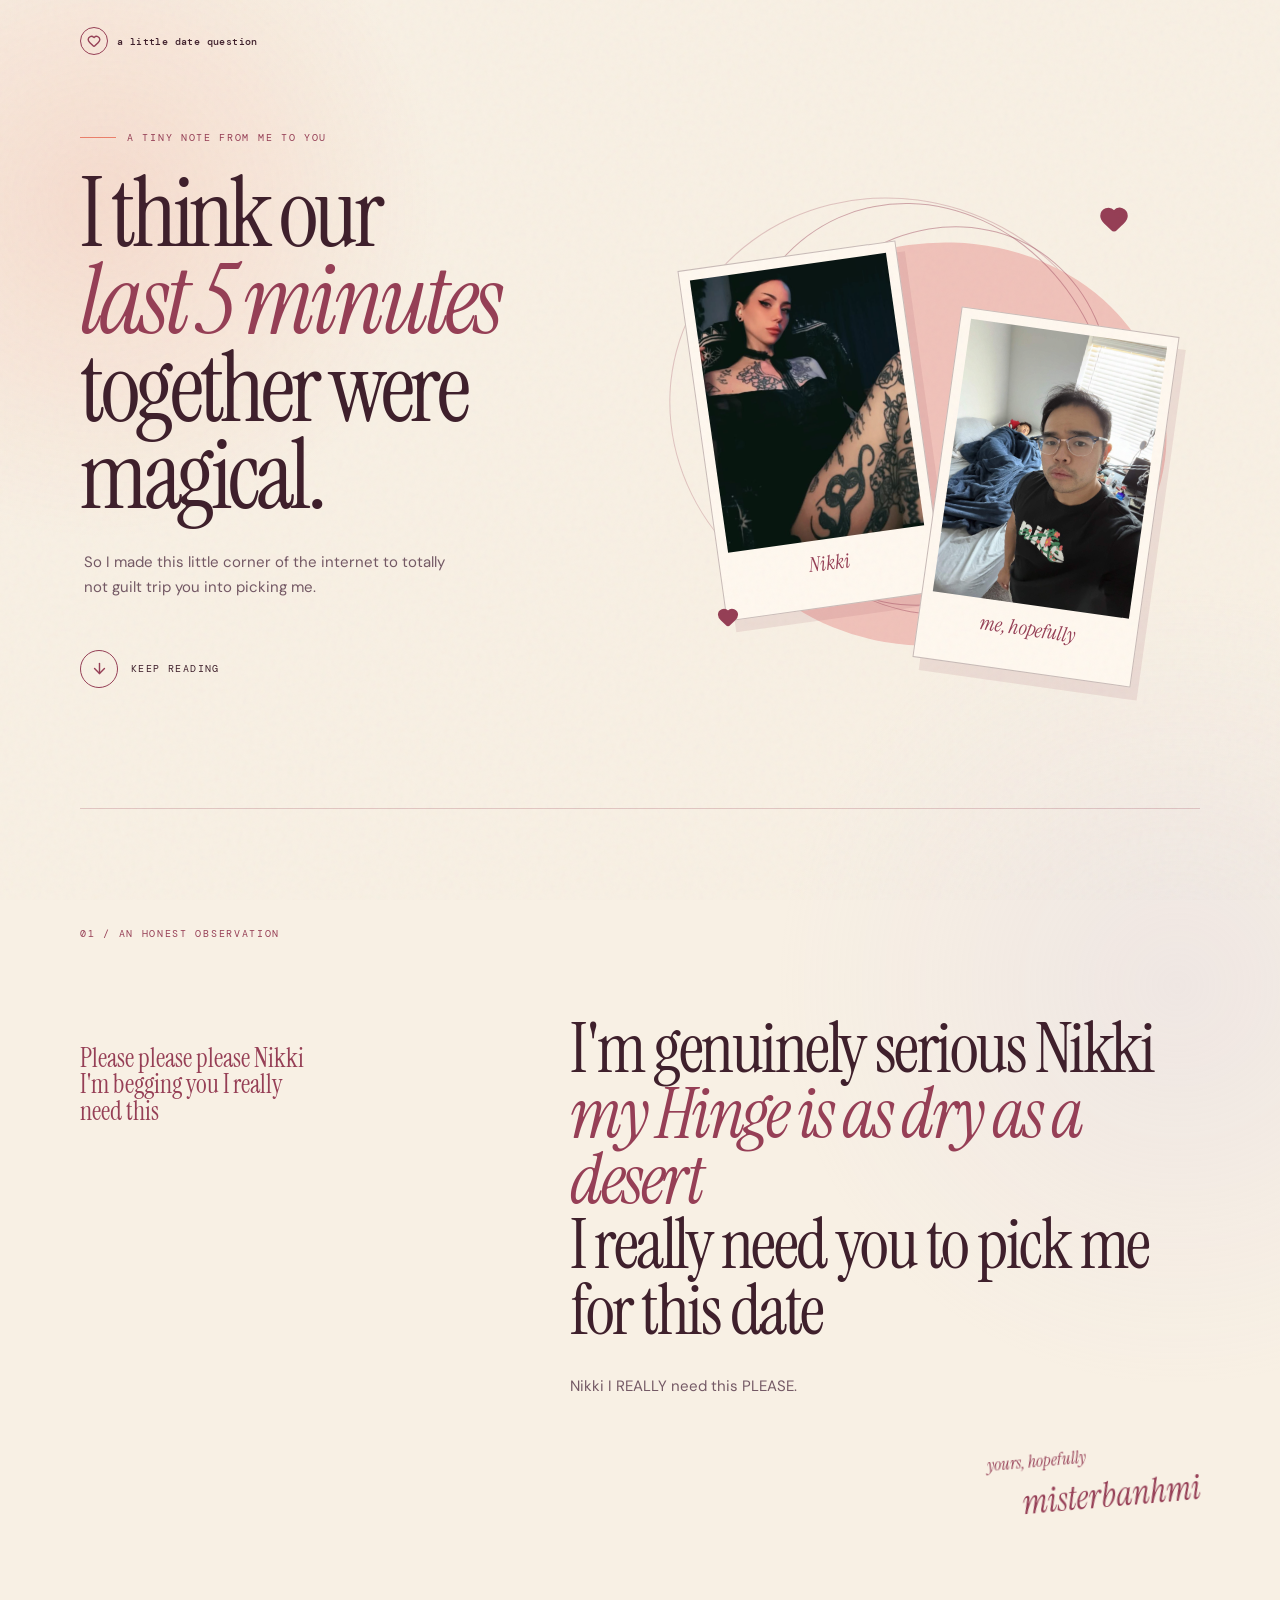
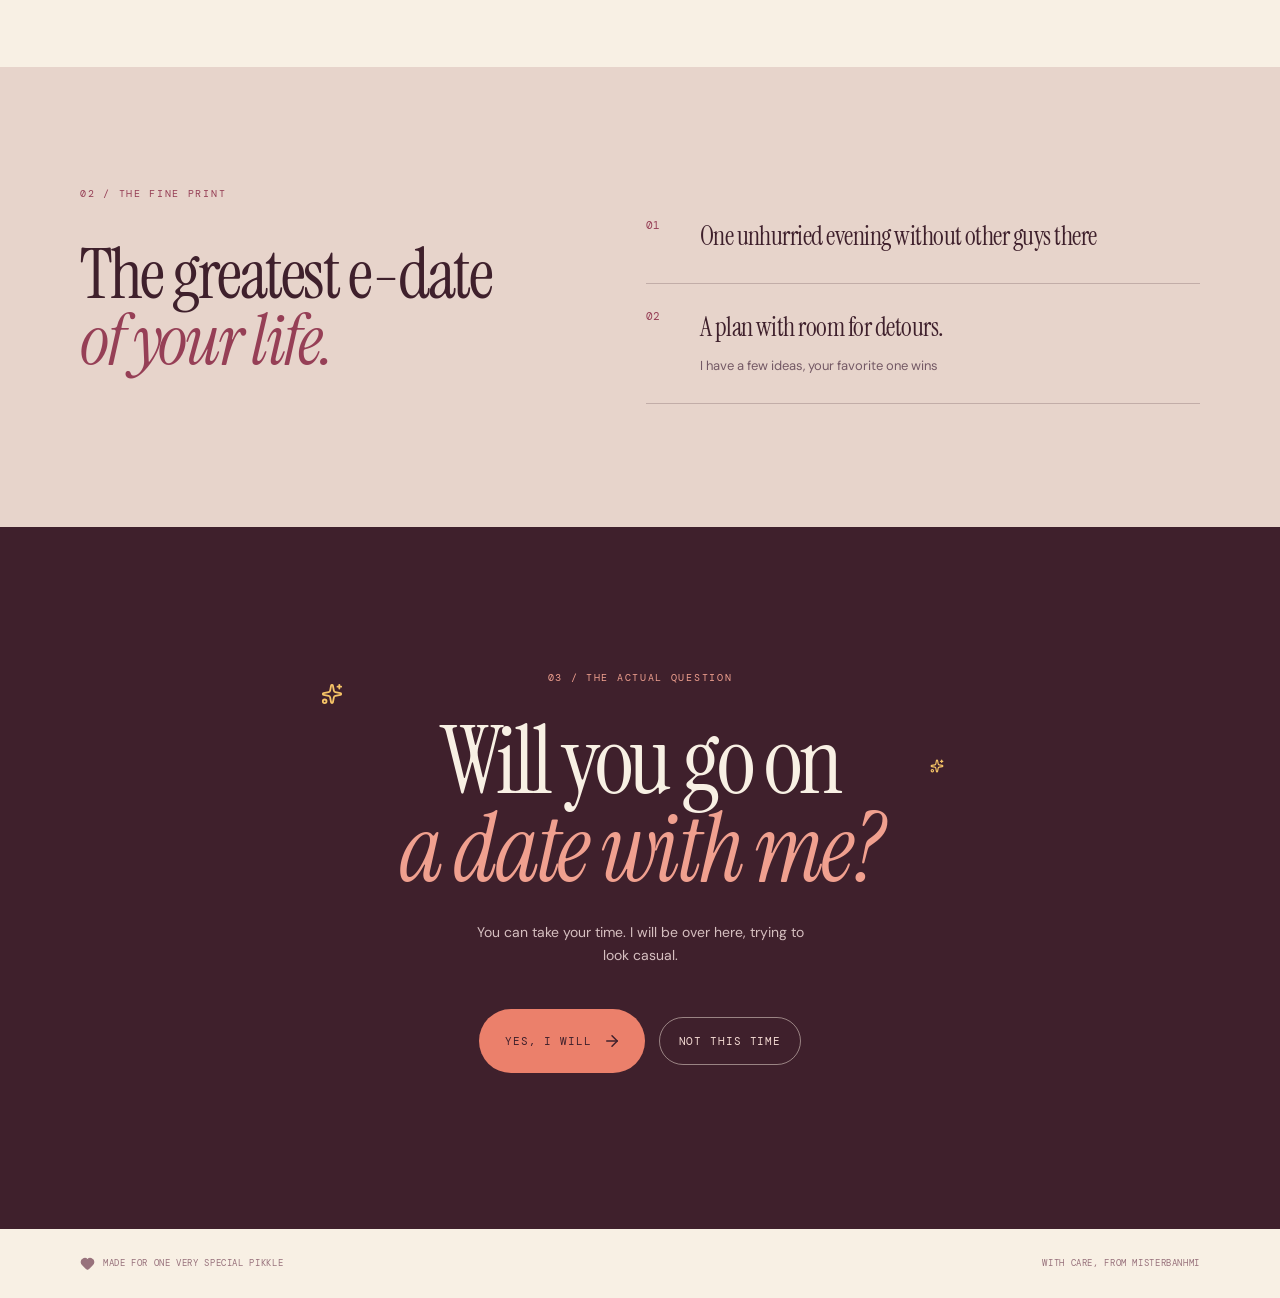
==== commit d37225bd: "Add files via upload" ====
--- a/index.html
+++ b/index.html
@@ -16,8 +16,8 @@
     <link rel="preconnect" href="https://fonts.googleapis.com">
     <link rel="preconnect" href="https://fonts.gstatic.com" crossorigin>
     <link href="https://fonts.googleapis.com/css2?family=Inter:wght@400;500;600;700&display=swap" rel="stylesheet">
-    <script type="module" crossorigin src="./assets/index-DEx7kyn2.js"></script>
-    <link rel="stylesheet" crossorigin href="./assets/index-DLb4cPj6.css">
+    <script type="module" crossorigin src="./assets/index-0O4MIICC.js"></script>
+    <link rel="stylesheet" crossorigin href="./assets/index-mv9_S9Ia.css">
   </head>
   <body>
     <div id="root"></div>
--- a/assets/index-mv9_S9Ia.css
+++ b/assets/index-mv9_S9Ia.css
@@ -0,0 +1 @@
+@import"https://fonts.googleapis.com/css2?family=DM+Mono:wght@400;500&family=DM+Sans:wght@400;500;600;700&family=Instrument+Serif:ital@0;1&display=swap";@layer components;@layer properties{@supports (((-webkit-hyphens:none)) and (not (margin-trim:inline))) or ((-moz-orient:inline) and (not (color:rgb(from red r g b)))){*,:before,:after,::backdrop{--tw-translate-x:0;--tw-translate-y:0;--tw-translate-z:0;--tw-rotate-x:initial;--tw-rotate-y:initial;--tw-rotate-z:initial;--tw-skew-x:initial;--tw-skew-y:initial;--tw-space-y-reverse:0;--tw-space-x-reverse:0;--tw-border-style:solid;--tw-leading:initial;--tw-font-weight:initial;--tw-tracking:initial;--tw-ordinal:initial;--tw-slashed-zero:initial;--tw-numeric-figure:initial;--tw-numeric-spacing:initial;--tw-numeric-fraction:initial;--tw-shadow:0 0 #0000;--tw-shadow-color:initial;--tw-shadow-alpha:100%;--tw-inset-shadow:0 0 #0000;--tw-inset-shadow-color:initial;--tw-inset-shadow-alpha:100%;--tw-ring-color:initial;--tw-ring-shadow:0 0 #0000;--tw-inset-ring-color:initial;--tw-inset-ring-shadow:0 0 #0000;--tw-ring-inset:initial;--tw-ring-offset-width:0px;--tw-ring-offset-color:#fff;--tw-ring-offset-shadow:0 0 #0000;--tw-outline-style:solid;--tw-duration:initial;--tw-ease:initial;--tw-content:"";--tw-animation-delay:0s;--tw-animation-direction:normal;--tw-animation-duration:initial;--tw-animation-fill-mode:none;--tw-animation-iteration-count:1;--tw-enter-blur:0;--tw-enter-opacity:1;--tw-enter-rotate:0;--tw-enter-scale:1;--tw-enter-translate-x:0;--tw-enter-translate-y:0;--tw-exit-blur:0;--tw-exit-opacity:1;--tw-exit-rotate:0;--tw-exit-scale:1;--tw-exit-translate-x:0;--tw-exit-translate-y:0}}}@layer theme{:root,:host{--color-red-50:oklch(97.1% .013 17.38);--color-red-300:oklch(80.8% .114 19.571);--color-red-400:oklch(70.4% .191 22.216);--color-red-500:oklch(63.7% .237 25.331);--color-red-600:oklch(57.7% .245 27.325);--color-gray-50:oklch(98.5% .002 247.839);--color-gray-100:oklch(96.7% .003 264.542);--color-gray-600:oklch(44.6% .03 256.802);--color-gray-700:oklch(37.3% .034 259.733);--color-gray-800:oklch(27.8% .033 256.848);--color-gray-900:oklch(21% .034 264.665);--color-black:#000;--color-white:#fff;--spacing:.25rem;--container-sm:24rem;--container-md:28rem;--container-lg:32rem;--text-xs:.75rem;--text-xs--line-height:calc(1 / .75);--text-sm:.875rem;--text-sm--line-height:calc(1.25 / .875);--text-base:1rem;--text-base--line-height: 1.5 ;--text-lg:1.125rem;--text-lg--line-height:calc(1.75 / 1.125);--text-xl:1.25rem;--text-xl--line-height:calc(1.75 / 1.25);--text-2xl:1.5rem;--text-2xl--line-height:calc(2 / 1.5);--font-weight-normal:400;--font-weight-medium:500;--font-weight-semibold:600;--font-weight-bold:700;--tracking-tight:-.025em;--tracking-widest:.1em;--leading-snug:1.375;--leading-normal:1.5;--leading-relaxed:1.625;--ease-in-out:cubic-bezier(.4, 0, .2, 1);--animate-spin:spin 1s linear infinite;--animate-pulse:pulse 2s cubic-bezier(.4, 0, .6, 1) infinite;--aspect-video:16 / 9;--default-transition-duration:.15s;--default-transition-timing-function:cubic-bezier(.4, 0, .2, 1);--default-font-family:var(--app-font-sans);--default-mono-font-family:var(--app-font-mono);--color-border:hsl(var(--border))}}@layer base{*,:after,:before,::backdrop{box-sizing:border-box;border:0 solid;margin:0;padding:0}::file-selector-button{box-sizing:border-box;border:0 solid;margin:0;padding:0}html,:host{-webkit-text-size-adjust:100%;tab-size:4;line-height:1.5;font-family:var(--default-font-family,-apple-system, BlinkMacSystemFont, "Segoe UI", Roboto, "Helvetica Neue", "Noto Sans", Arial, sans-serif, "Apple Color Emoji", "Segoe UI Emoji", "Segoe UI Symbol", "Noto Color Emoji");font-feature-settings:var(--default-font-feature-settings,normal);font-variation-settings:var(--default-font-variation-settings,normal);-webkit-tap-highlight-color:transparent}hr{height:0;color:inherit;border-top-width:1px}abbr:where([title]){-webkit-text-decoration:underline dotted;text-decoration:underline dotted}h1,h2,h3,h4,h5,h6{font-size:inherit;font-weight:inherit}a{color:inherit;-webkit-text-decoration:inherit;text-decoration:inherit}b,strong{font-weight:bolder}code,kbd,samp,pre{font-family:var(--default-mono-font-family,ui-monospace, SFMono-Regular, Menlo, Monaco, Consolas, "Liberation Mono", "Courier New", monospace);font-feature-settings:var(--default-mono-font-feature-settings,normal);font-variation-settings:var(--default-mono-font-variation-settings,normal);font-size:1em}small{font-size:80%}sub,sup{vertical-align:baseline;font-size:75%;line-height:0;position:relative}sub{bottom:-.25em}sup{top:-.5em}table{text-indent:0;border-color:inherit;border-collapse:collapse}:-moz-focusring:where(:not(iframe)){outline:auto}progress{vertical-align:baseline}summary{display:list-item}ol,ul,menu{list-style:none}img,svg,video,canvas,audio,iframe,embed,object{vertical-align:middle;display:block}img,video{max-width:100%;height:auto}button,input,select,optgroup,textarea{font:inherit;font-feature-settings:inherit;font-variation-settings:inherit;letter-spacing:inherit;color:inherit;opacity:1;background-color:#0000;border-radius:0}::file-selector-button{font:inherit;font-feature-settings:inherit;font-variation-settings:inherit;letter-spacing:inherit;color:inherit;opacity:1;background-color:#0000;border-radius:0}:where(select:is([multiple],[size])) optgroup{font-weight:bolder}:where(select:is([multiple],[size])) optgroup option{padding-inline-start:20px}::file-selector-button{margin-inline-end:4px}::placeholder{opacity:1}@supports (not ((-webkit-appearance:-apple-pay-button))) or (contain-intrinsic-size:1px){::placeholder{color:currentColor}@supports (color:color-mix(in lab,red,red)){::placeholder{color:color-mix(in oklab,currentcolor 50%,transparent)}}}textarea{resize:vertical}::-webkit-search-decoration{-webkit-appearance:none}::-webkit-date-and-time-value{min-height:1lh;text-align:inherit}::-webkit-datetime-edit{display:inline-flex}::-webkit-datetime-edit-fields-wrapper{padding:0}::-webkit-datetime-edit{padding-block:0}::-webkit-datetime-edit-year-field{padding-block:0}::-webkit-datetime-edit-month-field{padding-block:0}::-webkit-datetime-edit-day-field{padding-block:0}::-webkit-datetime-edit-hour-field{padding-block:0}::-webkit-datetime-edit-minute-field{padding-block:0}::-webkit-datetime-edit-second-field{padding-block:0}::-webkit-datetime-edit-millisecond-field{padding-block:0}::-webkit-datetime-edit-meridiem-field{padding-block:0}::-webkit-calendar-picker-indicator{line-height:1}:-moz-ui-invalid{box-shadow:none}button,input:where([type=button],[type=reset],[type=submit]){appearance:button}::file-selector-button{appearance:button}::-webkit-inner-spin-button{height:auto}::-webkit-outer-spin-button{height:auto}[hidden]:where(:not([hidden=until-found])){display:none!important}*{border-color:hsl(var(--border))}body{background-color:hsl(var(--background));font-family:var(--app-font-sans);color:hsl(var(--foreground));-webkit-font-smoothing:antialiased;-moz-osx-font-smoothing:grayscale}}@layer utilities{.\@container\/field-group{container:field-group/inline-size}.pointer-events-auto{pointer-events:auto}.pointer-events-none{pointer-events:none}.invisible{visibility:hidden}.sr-only{clip-path:inset(50%);white-space:nowrap;border-width:0;width:1px;height:1px;margin:-1px;padding:0;position:absolute;overflow:hidden}.absolute{position:absolute}.fixed{position:fixed}.relative{position:relative}.static{position:static}.inset-0{inset:0}.inset-x-0{inset-inline:0}.inset-y-0{inset-block:0}.-top-12{top:calc(var(--spacing) * -12)}.top-0{top:0}.top-1\.5{top:calc(var(--spacing) * 1.5)}.top-1\/2{top:50%}.top-2{top:calc(var(--spacing) * 2)}.top-3\.5{top:calc(var(--spacing) * 3.5)}.top-4{top:calc(var(--spacing) * 4)}.top-\[1px\]{top:1px}.top-\[50\%\]{top:50%}.top-\[60\%\]{top:60%}.top-full{top:100%}.-right-12{right:calc(var(--spacing) * -12)}.right-0{right:0}.right-1{right:var(--spacing)}.right-2{right:calc(var(--spacing) * 2)}.right-3{right:calc(var(--spacing) * 3)}.right-4{right:calc(var(--spacing) * 4)}.-bottom-12{bottom:calc(var(--spacing) * -12)}.bottom-0{bottom:0}.-left-12{left:calc(var(--spacing) * -12)}.left-0{left:0}.left-1\/2{left:50%}.left-2{left:calc(var(--spacing) * 2)}.left-\[50\%\]{left:50%}.z-10{z-index:10}.z-20{z-index:20}.z-50{z-index:50}.z-\[1\]{z-index:1}.z-\[100\]{z-index:100}.order-first{order:-9999}.order-last{order:9999}.\!m-0{margin:0!important}.-mx-1{margin-inline:calc(var(--spacing) * -1)}.mx-2{margin-inline:calc(var(--spacing) * 2)}.mx-3\.5{margin-inline:calc(var(--spacing) * 3.5)}.mx-4{margin-inline:calc(var(--spacing) * 4)}.mx-auto{margin-inline:auto}.-my-2{margin-block:calc(var(--spacing) * -2)}.my-0{margin-block:0}.my-0\.5{margin-block:calc(var(--spacing) * .5)}.my-1{margin-block:var(--spacing)}.-mt-4{margin-top:calc(var(--spacing) * -4)}.mt-1\.5{margin-top:calc(var(--spacing) * 1.5)}.mt-2{margin-top:calc(var(--spacing) * 2)}.mt-4{margin-top:calc(var(--spacing) * 4)}.mt-24{margin-top:calc(var(--spacing) * 24)}.mt-auto{margin-top:auto}.mr-2{margin-right:calc(var(--spacing) * 2)}.mb-1{margin-bottom:var(--spacing)}.mb-2{margin-bottom:calc(var(--spacing) * 2)}.mb-3{margin-bottom:calc(var(--spacing) * 3)}.mb-4{margin-bottom:calc(var(--spacing) * 4)}.-ml-4{margin-left:calc(var(--spacing) * -4)}.ml-1{margin-left:var(--spacing)}.ml-4{margin-left:calc(var(--spacing) * 4)}.ml-auto{margin-left:auto}.line-clamp-2{-webkit-line-clamp:2;-webkit-box-orient:vertical;display:-webkit-box;overflow:hidden}.block{display:block}.flex{display:flex}.grid{display:grid}.hidden{display:none}.inline-flex{display:inline-flex}.table{display:table}.aspect-square{aspect-ratio:1}.aspect-video{aspect-ratio:var(--aspect-video)}.size-4{width:calc(var(--spacing) * 4);height:calc(var(--spacing) * 4)}.size-6{width:calc(var(--spacing) * 6);height:calc(var(--spacing) * 6)}.size-8{width:calc(var(--spacing) * 8);height:calc(var(--spacing) * 8)}.size-10{width:calc(var(--spacing) * 10);height:calc(var(--spacing) * 10)}.size-\[--cell-size\]{width:--cell-size;height:--cell-size}.h-1\.5{height:calc(var(--spacing) * 1.5)}.h-2{height:calc(var(--spacing) * 2)}.h-2\.5{height:calc(var(--spacing) * 2.5)}.h-3{height:calc(var(--spacing) * 3)}.h-3\.5{height:calc(var(--spacing) * 3.5)}.h-4{height:calc(var(--spacing) * 4)}.h-5{height:calc(var(--spacing) * 5)}.h-6{height:calc(var(--spacing) * 6)}.h-7{height:calc(var(--spacing) * 7)}.h-8{height:calc(var(--spacing) * 8)}.h-9{height:calc(var(--spacing) * 9)}.h-10{height:calc(var(--spacing) * 10)}.h-12{height:calc(var(--spacing) * 12)}.h-\[--cell-size\]{height:--cell-size}.h-\[1px\]{height:1px}.h-\[var\(--radix-navigation-menu-viewport-height\)\]{height:var(--radix-navigation-menu-viewport-height)}.h-\[var\(--radix-select-trigger-height\)\]{height:var(--radix-select-trigger-height)}.h-auto{height:auto}.h-full{height:100%}.h-px{height:1px}.h-svh{height:100svh}.max-h-\[--radix-context-menu-content-available-height\]{max-height:--radix-context-menu-content-available-height}.max-h-\[--radix-select-content-available-height\]{max-height:--radix-select-content-available-height}.max-h-\[85vh\]{max-height:85vh}.max-h-\[300px\]{max-height:300px}.max-h-\[var\(--radix-dropdown-menu-content-available-height\)\]{max-height:var(--radix-dropdown-menu-content-available-height)}.max-h-screen{max-height:100vh}.min-h-0{min-height:0}.min-h-8{min-height:calc(var(--spacing) * 8)}.min-h-9{min-height:calc(var(--spacing) * 9)}.min-h-10{min-height:calc(var(--spacing) * 10)}.min-h-\[60px\]{min-height:60px}.min-h-screen{min-height:100vh}.min-h-svh{min-height:100svh}.w-0{width:0}.w-1{width:var(--spacing)}.w-2{width:calc(var(--spacing) * 2)}.w-2\.5{width:calc(var(--spacing) * 2.5)}.w-3{width:calc(var(--spacing) * 3)}.w-3\.5{width:calc(var(--spacing) * 3.5)}.w-3\/4{width:75%}.w-4{width:calc(var(--spacing) * 4)}.w-5{width:calc(var(--spacing) * 5)}.w-7{width:calc(var(--spacing) * 7)}.w-8{width:calc(var(--spacing) * 8)}.w-9{width:calc(var(--spacing) * 9)}.w-10{width:calc(var(--spacing) * 10)}.w-64{width:calc(var(--spacing) * 64)}.w-72{width:calc(var(--spacing) * 72)}.w-\[--cell-size\]{width:--cell-size}.w-\[1px\]{width:1px}.w-\[100px\]{width:100px}.w-\[var\(--sidebar-width\)\]{width:var(--sidebar-width)}.w-auto{width:auto}.w-fit{width:fit-content}.w-full{width:100%}.w-max{width:max-content}.w-px{width:1px}.max-w-\[var\(--skeleton-width\)\]{max-width:var(--skeleton-width)}.max-w-lg{max-width:var(--container-lg)}.max-w-max{max-width:max-content}.max-w-md{max-width:var(--container-md)}.max-w-sm{max-width:var(--container-sm)}.min-w-0{min-width:0}.min-w-5{min-width:calc(var(--spacing) * 5)}.min-w-8{min-width:calc(var(--spacing) * 8)}.min-w-9{min-width:calc(var(--spacing) * 9)}.min-w-10{min-width:calc(var(--spacing) * 10)}.min-w-\[--cell-size\]{min-width:--cell-size}.min-w-\[8rem\]{min-width:8rem}.min-w-\[12rem\]{min-width:12rem}.min-w-\[var\(--radix-select-trigger-width\)\]{min-width:var(--radix-select-trigger-width)}.flex-1{flex:1}.shrink-0{flex-shrink:0}.grow{flex-grow:1}.grow-0{flex-grow:0}.basis-full{flex-basis:100%}.caption-bottom{caption-side:bottom}.border-collapse{border-collapse:collapse}.origin-\[--radix-context-menu-content-transform-origin\]{transform-origin:--radix-context-menu-content-transform-origin}.origin-\[--radix-dropdown-menu-content-transform-origin\]{transform-origin:--radix-dropdown-menu-content-transform-origin}.origin-\[--radix-hover-card-content-transform-origin\]{transform-origin:--radix-hover-card-content-transform-origin}.origin-\[--radix-menubar-content-transform-origin\]{transform-origin:--radix-menubar-content-transform-origin}.origin-\[--radix-popover-content-transform-origin\]{transform-origin:--radix-popover-content-transform-origin}.origin-\[--radix-select-content-transform-origin\]{transform-origin:--radix-select-content-transform-origin}.origin-\[--radix-tooltip-content-transform-origin\]{transform-origin:--radix-tooltip-content-transform-origin}.-translate-x-1\/2{--tw-translate-x: -50% ;translate:var(--tw-translate-x) var(--tw-translate-y)}.-translate-x-px{--tw-translate-x:-1px;translate:var(--tw-translate-x) var(--tw-translate-y)}.translate-x-\[-50\%\]{--tw-translate-x:-50%;translate:var(--tw-translate-x) var(--tw-translate-y)}.translate-x-px{--tw-translate-x:1px;translate:var(--tw-translate-x) var(--tw-translate-y)}.-translate-y-1\/2{--tw-translate-y: -50% ;translate:var(--tw-translate-x) var(--tw-translate-y)}.translate-y-\[-50\%\]{--tw-translate-y:-50%;translate:var(--tw-translate-x) var(--tw-translate-y)}.rotate-45{rotate:45deg}.rotate-90{rotate:90deg}.transform{transform:var(--tw-rotate-x,) var(--tw-rotate-y,) var(--tw-rotate-z,) var(--tw-skew-x,) var(--tw-skew-y,)}.animate-caret-blink{animation:1.25s ease-out infinite caret-blink}.animate-in{animation:enter var(--tw-animation-duration,var(--tw-duration,.15s))var(--tw-ease,ease)var(--tw-animation-delay,0s)var(--tw-animation-iteration-count,1)var(--tw-animation-direction,normal)var(--tw-animation-fill-mode,none)}.animate-pulse{animation:var(--animate-pulse)}.animate-spin{animation:var(--animate-spin)}.cursor-default{cursor:default}.cursor-pointer{cursor:pointer}.cursor-text{cursor:text}.touch-none{touch-action:none}.resize-none{resize:none}.list-disc{list-style-type:disc}.list-none{list-style-type:none}.flex-col{flex-direction:column}.flex-col-reverse{flex-direction:column-reverse}.flex-row{flex-direction:row}.flex-wrap{flex-wrap:wrap}.place-content-center{place-content:center}.items-center{align-items:center}.items-end{align-items:flex-end}.items-start{align-items:flex-start}.items-stretch{align-items:stretch}.justify-between{justify-content:space-between}.justify-center{justify-content:center}.justify-start{justify-content:flex-start}.gap-1{gap:var(--spacing)}.gap-1\.5{gap:calc(var(--spacing) * 1.5)}.gap-2{gap:calc(var(--spacing) * 2)}.gap-2\.5{gap:calc(var(--spacing) * 2.5)}.gap-3{gap:calc(var(--spacing) * 3)}.gap-4{gap:calc(var(--spacing) * 4)}.gap-6{gap:calc(var(--spacing) * 6)}.gap-7{gap:calc(var(--spacing) * 7)}:where(.space-y-1\.5>:not(:last-child)){--tw-space-y-reverse:0;margin-block-start:calc(calc(var(--spacing) * 1.5) * var(--tw-space-y-reverse));margin-block-end:calc(calc(var(--spacing) * 1.5) * calc(1 - var(--tw-space-y-reverse)))}:where(.space-y-2>:not(:last-child)){--tw-space-y-reverse:0;margin-block-start:calc(calc(var(--spacing) * 2) * var(--tw-space-y-reverse));margin-block-end:calc(calc(var(--spacing) * 2) * calc(1 - var(--tw-space-y-reverse)))}:where(.space-x-1>:not(:last-child)){--tw-space-x-reverse:0;margin-inline-start:calc(var(--spacing) * var(--tw-space-x-reverse));margin-inline-end:calc(var(--spacing) * calc(1 - var(--tw-space-x-reverse)))}:where(.space-x-4>:not(:last-child)){--tw-space-x-reverse:0;margin-inline-start:calc(calc(var(--spacing) * 4) * var(--tw-space-x-reverse));margin-inline-end:calc(calc(var(--spacing) * 4) * calc(1 - var(--tw-space-x-reverse)))}.self-stretch{align-self:stretch}.overflow-auto{overflow:auto}.overflow-hidden{overflow:hidden}.overflow-x-auto{overflow-x:auto}.overflow-x-hidden{overflow-x:hidden}.overflow-y-auto{overflow-y:auto}.rounded{border-radius:.25rem}.rounded-\[2px\]{border-radius:2px}.rounded-\[calc\(var\(--radius\)-5px\)\]{border-radius:calc(var(--radius) - 5px)}.rounded-\[inherit\]{border-radius:inherit}.rounded-full{border-radius:3.40282e38px}.rounded-lg{border-radius:var(--radius)}.rounded-md{border-radius:calc(var(--radius) - 2px)}.rounded-none{border-radius:0}.rounded-sm{border-radius:calc(var(--radius) - 4px)}.rounded-xl{border-radius:calc(var(--radius) + 4px)}.rounded-t-\[10px\]{border-top-left-radius:10px;border-top-right-radius:10px}.rounded-l-md{border-top-left-radius:calc(var(--radius) - 2px);border-bottom-left-radius:calc(var(--radius) - 2px)}.rounded-tl-sm{border-top-left-radius:calc(var(--radius) - 4px)}.rounded-r-md{border-top-right-radius:calc(var(--radius) - 2px);border-bottom-right-radius:calc(var(--radius) - 2px)}.border{border-style:var(--tw-border-style);border-width:1px}.border-0{border-style:var(--tw-border-style);border-width:0}.border-2{border-style:var(--tw-border-style);border-width:2px}.border-\[1\.5px\]{border-style:var(--tw-border-style);border-width:1.5px}.border-y{border-block-style:var(--tw-border-style);border-block-width:1px}.border-t{border-top-style:var(--tw-border-style);border-top-width:1px}.border-r{border-right-style:var(--tw-border-style);border-right-width:1px}.border-b{border-bottom-style:var(--tw-border-style);border-bottom-width:1px}.border-l{border-left-style:var(--tw-border-style);border-left-width:1px}.border-dashed{--tw-border-style:dashed;border-style:dashed}.\[border-color\:var\(--badge-outline\)\]{border-color:var(--badge-outline)}.\[border-color\:var\(--button-outline\)\]{border-color:var(--button-outline)}.border-\[--color-border\]{border-color:--color-border}.border-border,.border-border\/50{border-color:hsl(var(--border))}@supports (color:color-mix(in lab,red,red)){.border-border\/50{border-color:color-mix(in oklab,hsl(var(--border)) 50%,transparent)}}.border-destructive{border-color:hsl(var(--destructive))}.border-destructive-border{border-color:var(--destructive-border)}.border-destructive\/50{border-color:hsl(var(--destructive))}@supports (color:color-mix(in lab,red,red)){.border-destructive\/50{border-color:color-mix(in oklab,hsl(var(--destructive)) 50%,transparent)}}.border-input{border-color:hsl(var(--input))}.border-primary{border-color:hsl(var(--primary))}.border-primary-border{border-color:var(--primary-border)}.border-primary\/50{border-color:hsl(var(--primary))}@supports (color:color-mix(in lab,red,red)){.border-primary\/50{border-color:color-mix(in oklab,hsl(var(--primary)) 50%,transparent)}}.border-secondary-border{border-color:var(--secondary-border)}.border-sidebar-border{border-color:hsl(var(--sidebar-border))}.border-transparent{border-color:#0000}.border-t-transparent{border-top-color:#0000}.border-l-transparent{border-left-color:#0000}.bg-\[--color-bg\]{background-color:--color-bg}.bg-accent{background-color:hsl(var(--accent))}.bg-background{background-color:hsl(var(--background))}.bg-black\/80{background-color:#000c}@supports (color:color-mix(in lab,red,red)){.bg-black\/80{background-color:color-mix(in oklab,var(--color-black) 80%,transparent)}}.bg-border{background-color:hsl(var(--border))}.bg-card{background-color:hsl(var(--card))}.bg-destructive{background-color:hsl(var(--destructive))}.bg-foreground{background-color:hsl(var(--foreground))}.bg-gray-50{background-color:var(--color-gray-50)}.bg-gray-100{background-color:var(--color-gray-100)}.bg-gray-900{background-color:var(--color-gray-900)}.bg-input{background-color:hsl(var(--input))}.bg-muted,.bg-muted\/50{background-color:hsl(var(--muted))}@supports (color:color-mix(in lab,red,red)){.bg-muted\/50{background-color:color-mix(in oklab,hsl(var(--muted)) 50%,transparent)}}.bg-popover{background-color:hsl(var(--popover))}.bg-primary,.bg-primary\/10{background-color:hsl(var(--primary))}@supports (color:color-mix(in lab,red,red)){.bg-primary\/10{background-color:color-mix(in oklab,hsl(var(--primary)) 10%,transparent)}}.bg-primary\/20{background-color:hsl(var(--primary))}@supports (color:color-mix(in lab,red,red)){.bg-primary\/20{background-color:color-mix(in oklab,hsl(var(--primary)) 20%,transparent)}}.bg-secondary{background-color:hsl(var(--secondary))}.bg-sidebar{background-color:hsl(var(--sidebar))}.bg-sidebar-border{background-color:hsl(var(--sidebar-border))}.bg-transparent{background-color:#0000}.fill-current{fill:currentColor}.fill-primary{fill:hsl(var(--primary))}.p-0{padding:0}.p-1{padding:var(--spacing)}.p-2{padding:calc(var(--spacing) * 2)}.p-3{padding:calc(var(--spacing) * 3)}.p-4{padding:calc(var(--spacing) * 4)}.p-6{padding:calc(var(--spacing) * 6)}.p-\[1px\]{padding:1px}.px-1{padding-inline:var(--spacing)}.px-1\.5{padding-inline:calc(var(--spacing) * 1.5)}.px-2{padding-inline:calc(var(--spacing) * 2)}.px-2\.5{padding-inline:calc(var(--spacing) * 2.5)}.px-3{padding-inline:calc(var(--spacing) * 3)}.px-4{padding-inline:calc(var(--spacing) * 4)}.px-8{padding-inline:calc(var(--spacing) * 8)}.px-\[--cell-size\]{padding-inline:--cell-size}.py-0\.5{padding-block:calc(var(--spacing) * .5)}.py-1{padding-block:var(--spacing)}.py-1\.5{padding-block:calc(var(--spacing) * 1.5)}.py-2{padding-block:calc(var(--spacing) * 2)}.py-3{padding-block:calc(var(--spacing) * 3)}.py-4{padding-block:calc(var(--spacing) * 4)}.py-6{padding-block:calc(var(--spacing) * 6)}.pt-0{padding-top:0}.pt-3{padding-top:calc(var(--spacing) * 3)}.pt-4{padding-top:calc(var(--spacing) * 4)}.pt-6{padding-top:calc(var(--spacing) * 6)}.pr-1{padding-right:var(--spacing)}.pr-2{padding-right:calc(var(--spacing) * 2)}.pr-2\.5{padding-right:calc(var(--spacing) * 2.5)}.pr-3{padding-right:calc(var(--spacing) * 3)}.pr-8{padding-right:calc(var(--spacing) * 8)}.pb-3{padding-bottom:calc(var(--spacing) * 3)}.pb-4{padding-bottom:calc(var(--spacing) * 4)}.pl-2{padding-left:calc(var(--spacing) * 2)}.pl-2\.5{padding-left:calc(var(--spacing) * 2.5)}.pl-3{padding-left:calc(var(--spacing) * 3)}.pl-4{padding-left:calc(var(--spacing) * 4)}.pl-8{padding-left:calc(var(--spacing) * 8)}.text-center{text-align:center}.text-left{text-align:left}.align-middle{vertical-align:middle}.font-mono{font-family:var(--app-font-mono)}.font-sans{font-family:var(--app-font-sans)}.text-2xl{font-size:var(--text-2xl);line-height:var(--tw-leading,var(--text-2xl--line-height))}.text-base{font-size:var(--text-base);line-height:var(--tw-leading,var(--text-base--line-height))}.text-lg{font-size:var(--text-lg);line-height:var(--tw-leading,var(--text-lg--line-height))}.text-sm{font-size:var(--text-sm);line-height:var(--tw-leading,var(--text-sm--line-height))}.text-sm\/relaxed{font-size:var(--text-sm);line-height:var(--leading-relaxed)}.text-xl{font-size:var(--text-xl);line-height:var(--tw-leading,var(--text-xl--line-height))}.text-xs{font-size:var(--text-xs);line-height:var(--tw-leading,var(--text-xs--line-height))}.text-\[0\.8rem\]{font-size:.8rem}.leading-none{--tw-leading:1;line-height:1}.leading-normal{--tw-leading:var(--leading-normal);line-height:var(--leading-normal)}.leading-snug{--tw-leading:var(--leading-snug);line-height:var(--leading-snug)}.font-bold{--tw-font-weight:var(--font-weight-bold);font-weight:var(--font-weight-bold)}.font-medium{--tw-font-weight:var(--font-weight-medium);font-weight:var(--font-weight-medium)}.font-normal{--tw-font-weight:var(--font-weight-normal);font-weight:var(--font-weight-normal)}.font-semibold{--tw-font-weight:var(--font-weight-semibold);font-weight:var(--font-weight-semibold)}.tracking-tight{--tw-tracking:var(--tracking-tight);letter-spacing:var(--tracking-tight)}.tracking-widest{--tw-tracking:var(--tracking-widest);letter-spacing:var(--tracking-widest)}.text-balance{text-wrap:balance}.break-words{overflow-wrap:break-word}.whitespace-nowrap{white-space:nowrap}.text-accent-foreground{color:hsl(var(--accent-foreground))}.text-card-foreground{color:hsl(var(--card-foreground))}.text-current{color:currentColor}.text-destructive{color:hsl(var(--destructive))}.text-destructive-foreground{color:hsl(var(--destructive-foreground))}.text-foreground,.text-foreground\/50{color:hsl(var(--foreground))}@supports (color:color-mix(in lab,red,red)){.text-foreground\/50{color:color-mix(in oklab,hsl(var(--foreground)) 50%,transparent)}}.text-gray-600{color:var(--color-gray-600)}.text-gray-800{color:var(--color-gray-800)}.text-gray-900{color:var(--color-gray-900)}.text-muted-foreground{color:hsl(var(--muted-foreground))}.text-popover-foreground{color:hsl(var(--popover-foreground))}.text-primary{color:hsl(var(--primary))}.text-primary-foreground{color:hsl(var(--primary-foreground))}.text-red-500{color:var(--color-red-500)}.text-secondary-foreground{color:hsl(var(--secondary-foreground))}.text-sidebar-foreground,.text-sidebar-foreground\/70{color:hsl(var(--sidebar-foreground))}@supports (color:color-mix(in lab,red,red)){.text-sidebar-foreground\/70{color:color-mix(in oklab,hsl(var(--sidebar-foreground)) 70%,transparent)}}.text-white{color:var(--color-white)}.tabular-nums{--tw-numeric-spacing:tabular-nums;font-variant-numeric:var(--tw-ordinal,) var(--tw-slashed-zero,) var(--tw-numeric-figure,) var(--tw-numeric-spacing,) var(--tw-numeric-fraction,)}.underline-offset-4{text-underline-offset:4px}.opacity-0{opacity:0}.opacity-50{opacity:.5}.opacity-60{opacity:.6}.opacity-70{opacity:.7}.opacity-90{opacity:.9}.shadow{--tw-shadow:0 1px 3px 0 var(--tw-shadow-color,#0000001a), 0 1px 2px -1px var(--tw-shadow-color,#0000001a);box-shadow:var(--tw-inset-shadow),var(--tw-inset-ring-shadow),var(--tw-ring-offset-shadow),var(--tw-ring-shadow),var(--tw-shadow)}.shadow-\[0_0_0_1px_hsl\(var\(--sidebar-border\)\)\]{--tw-shadow:0 0 0 1px var(--tw-shadow-color,hsl(var(--sidebar-border)));box-shadow:var(--tw-inset-shadow),var(--tw-inset-ring-shadow),var(--tw-ring-offset-shadow),var(--tw-ring-shadow),var(--tw-shadow)}.shadow-lg{--tw-shadow:0 10px 15px -3px var(--tw-shadow-color,#0000001a), 0 4px 6px -4px var(--tw-shadow-color,#0000001a);box-shadow:var(--tw-inset-shadow),var(--tw-inset-ring-shadow),var(--tw-ring-offset-shadow),var(--tw-ring-shadow),var(--tw-shadow)}.shadow-md{--tw-shadow:0 4px 6px -1px var(--tw-shadow-color,#0000001a), 0 2px 4px -2px var(--tw-shadow-color,#0000001a);box-shadow:var(--tw-inset-shadow),var(--tw-inset-ring-shadow),var(--tw-ring-offset-shadow),var(--tw-ring-shadow),var(--tw-shadow)}.shadow-none{--tw-shadow:0 0 #0000;box-shadow:var(--tw-inset-shadow),var(--tw-inset-ring-shadow),var(--tw-ring-offset-shadow),var(--tw-ring-shadow),var(--tw-shadow)}.shadow-sm{--tw-shadow:0 1px 3px 0 var(--tw-shadow-color,#0000001a), 0 1px 2px -1px var(--tw-shadow-color,#0000001a);box-shadow:var(--tw-inset-shadow),var(--tw-inset-ring-shadow),var(--tw-ring-offset-shadow),var(--tw-ring-shadow),var(--tw-shadow)}.shadow-xl{--tw-shadow:0 20px 25px -5px var(--tw-shadow-color,#0000001a), 0 8px 10px -6px var(--tw-shadow-color,#0000001a);box-shadow:var(--tw-inset-shadow),var(--tw-inset-ring-shadow),var(--tw-ring-offset-shadow),var(--tw-ring-shadow),var(--tw-shadow)}.shadow-xs{--tw-shadow:0 1px 2px 0 var(--tw-shadow-color,#0000000d);box-shadow:var(--tw-inset-shadow),var(--tw-inset-ring-shadow),var(--tw-ring-offset-shadow),var(--tw-ring-shadow),var(--tw-shadow)}.ring-0{--tw-ring-shadow:var(--tw-ring-inset,) 0 0 0 calc(0px + var(--tw-ring-offset-width)) var(--tw-ring-color,currentcolor);box-shadow:var(--tw-inset-shadow),var(--tw-inset-ring-shadow),var(--tw-ring-offset-shadow),var(--tw-ring-shadow),var(--tw-shadow)}.ring-1{--tw-ring-shadow:var(--tw-ring-inset,) 0 0 0 calc(1px + var(--tw-ring-offset-width)) var(--tw-ring-color,currentcolor);box-shadow:var(--tw-inset-shadow),var(--tw-inset-ring-shadow),var(--tw-ring-offset-shadow),var(--tw-ring-shadow),var(--tw-shadow)}.ring-ring{--tw-ring-color:hsl(var(--ring))}.ring-sidebar-ring{--tw-ring-color:hsl(var(--sidebar-ring))}.ring-offset-background{--tw-ring-offset-color:hsl(var(--background))}.outline-hidden{--tw-outline-style:none;outline-style:none}@media(forced-colors:active){.outline-hidden{outline-offset:2px;outline:2px solid #0000}}.outline{outline-style:var(--tw-outline-style);outline-width:1px}.outline-2{outline-style:var(--tw-outline-style);outline-width:2px}.outline-offset-2{outline-offset:2px}.outline-transparent{outline-color:#0000}.transition{transition-property:color,background-color,border-color,outline-color,text-decoration-color,fill,stroke,--tw-gradient-from,--tw-gradient-via,--tw-gradient-to,opacity,box-shadow,transform,translate,scale,rotate,filter,-webkit-backdrop-filter,backdrop-filter,display,content-visibility,overlay,pointer-events;transition-timing-function:var(--tw-ease,var(--default-transition-timing-function));transition-duration:var(--tw-duration,var(--default-transition-duration))}.transition-\[color\,box-shadow\]{transition-property:color,box-shadow;transition-timing-function:var(--tw-ease,var(--default-transition-timing-function));transition-duration:var(--tw-duration,var(--default-transition-duration))}.transition-\[left\,right\,width\]{transition-property:left,right,width;transition-timing-function:var(--tw-ease,var(--default-transition-timing-function));transition-duration:var(--tw-duration,var(--default-transition-duration))}.transition-\[margin\,opacity\]{transition-property:margin,opacity;transition-timing-function:var(--tw-ease,var(--default-transition-timing-function));transition-duration:var(--tw-duration,var(--default-transition-duration))}.transition-\[width\,height\,padding\]{transition-property:width,height,padding;transition-timing-function:var(--tw-ease,var(--default-transition-timing-function));transition-duration:var(--tw-duration,var(--default-transition-duration))}.transition-\[width\]{transition-property:width;transition-timing-function:var(--tw-ease,var(--default-transition-timing-function));transition-duration:var(--tw-duration,var(--default-transition-duration))}.transition-all{transition-property:all;transition-timing-function:var(--tw-ease,var(--default-transition-timing-function));transition-duration:var(--tw-duration,var(--default-transition-duration))}.transition-colors{transition-property:color,background-color,border-color,outline-color,text-decoration-color,fill,stroke,--tw-gradient-from,--tw-gradient-via,--tw-gradient-to;transition-timing-function:var(--tw-ease,var(--default-transition-timing-function));transition-duration:var(--tw-duration,var(--default-transition-duration))}.transition-opacity{transition-property:opacity;transition-timing-function:var(--tw-ease,var(--default-transition-timing-function));transition-duration:var(--tw-duration,var(--default-transition-duration))}.transition-transform{transition-property:transform,translate,scale,rotate;transition-timing-function:var(--tw-ease,var(--default-transition-timing-function));transition-duration:var(--tw-duration,var(--default-transition-duration))}.duration-100{--tw-duration:.1s;transition-duration:.1s}.duration-200{--tw-duration:.2s;transition-duration:.2s}.duration-300{--tw-duration:.3s;transition-duration:.3s}.duration-1000{--tw-duration:1s;transition-duration:1s}.ease-in-out{--tw-ease:var(--ease-in-out);transition-timing-function:var(--ease-in-out)}.ease-linear{--tw-ease:linear;transition-timing-function:linear}.fade-in-0{--tw-enter-opacity:0}.outline-none{--tw-outline-style:none;outline-style:none}.select-none{-webkit-user-select:none;user-select:none}.zoom-in-95{--tw-enter-scale:.95}.\[--cell-size\:2rem\]{--cell-size:2rem}.group-focus-within\/menu-item\:opacity-100:is(:where(.group\/menu-item):focus-within *){opacity:1}@media(hover:hover){.group-hover\:opacity-100:is(:where(.group):hover *),.group-hover\/menu-item\:opacity-100:is(:where(.group\/menu-item):hover *){opacity:1}}.group-has-data-\[sidebar\=menu-action\]\/menu-item\:pr-8:is(:where(.group\/menu-item):has([data-sidebar=menu-action]) *){padding-right:calc(var(--spacing) * 8)}.group-has-\[\[data-orientation\=horizontal\]\]\/field\:text-balance:is(:where(.group\/field):has([data-orientation=horizontal]) *){text-wrap:balance}.group-has-\[\[data-slot\=item-description\]\]\/item\:translate-y-0\.5:is(:where(.group\/item):has([data-slot=item-description]) *){--tw-translate-y:calc(var(--spacing) * .5);translate:var(--tw-translate-x) var(--tw-translate-y)}.group-has-\[\[data-slot\=item-description\]\]\/item\:self-start:is(:where(.group\/item):has([data-slot=item-description]) *){align-self:flex-start}.group-has-\[\>input\]\/input-group\:pt-2\.5:is(:where(.group\/input-group):has(>input) *){padding-top:calc(var(--spacing) * 2.5)}.group-has-\[\>input\]\/input-group\:pb-2\.5:is(:where(.group\/input-group):has(>input) *){padding-bottom:calc(var(--spacing) * 2.5)}.group-data-\[collapsible\=icon\]\:-mt-8:is(:where(.group)[data-collapsible=icon] *){margin-top:calc(var(--spacing) * -8)}.group-data-\[collapsible\=icon\]\:hidden:is(:where(.group)[data-collapsible=icon] *){display:none}.group-data-\[collapsible\=icon\]\:h-8\!:is(:where(.group)[data-collapsible=icon] *){height:calc(var(--spacing) * 8)!important}.group-data-\[collapsible\=icon\]\:w-8\!:is(:where(.group)[data-collapsible=icon] *){width:calc(var(--spacing) * 8)!important}.group-data-\[collapsible\=icon\]\:w-\[calc\(var\(--sidebar-width-icon\)\+var\(--spacing-4\)\)\]:is(:where(.group)[data-collapsible=icon] *){width:calc(var(--sidebar-width-icon) + var(--spacing-4))}.group-data-\[collapsible\=icon\]\:w-\[calc\(var\(--sidebar-width-icon\)\+var\(--spacing-4\)\+2px\)\]:is(:where(.group)[data-collapsible=icon] *){width:calc(var(--sidebar-width-icon) + var(--spacing-4) + 2px)}.group-data-\[collapsible\=icon\]\:w-\[var\(--sidebar-width-icon\)\]:is(:where(.group)[data-collapsible=icon] *){width:var(--sidebar-width-icon)}.group-data-\[collapsible\=icon\]\:overflow-hidden:is(:where(.group)[data-collapsible=icon] *){overflow:hidden}.group-data-\[collapsible\=icon\]\:p-0\!:is(:where(.group)[data-collapsible=icon] *){padding:0!important}.group-data-\[collapsible\=icon\]\:p-2\!:is(:where(.group)[data-collapsible=icon] *){padding:calc(var(--spacing) * 2)!important}.group-data-\[collapsible\=icon\]\:opacity-0:is(:where(.group)[data-collapsible=icon] *){opacity:0}.group-data-\[collapsible\=offcanvas\]\:right-\[calc\(var\(--sidebar-width\)\*-1\)\]:is(:where(.group)[data-collapsible=offcanvas] *){right:calc(var(--sidebar-width) * -1)}.group-data-\[collapsible\=offcanvas\]\:left-\[calc\(var\(--sidebar-width\)\*-1\)\]:is(:where(.group)[data-collapsible=offcanvas] *){left:calc(var(--sidebar-width) * -1)}.group-data-\[collapsible\=offcanvas\]\:w-0:is(:where(.group)[data-collapsible=offcanvas] *){width:0}.group-data-\[collapsible\=offcanvas\]\:translate-x-0:is(:where(.group)[data-collapsible=offcanvas] *){--tw-translate-x:0px;translate:var(--tw-translate-x) var(--tw-translate-y)}.group-data-\[disabled\=true\]\/field\:opacity-50:is(:where(.group\/field)[data-disabled=true] *),.group-data-\[disabled\=true\]\/input-group\:opacity-50:is(:where(.group\/input-group)[data-disabled=true] *){opacity:.5}.group-data-\[focused\=true\]\/day\:relative:is(:where(.group\/day)[data-focused=true] *){position:relative}.group-data-\[focused\=true\]\/day\:z-10:is(:where(.group\/day)[data-focused=true] *){z-index:10}.group-data-\[focused\=true\]\/day\:border-ring:is(:where(.group\/day)[data-focused=true] *){border-color:hsl(var(--ring))}.group-data-\[focused\=true\]\/day\:ring-\[3px\]:is(:where(.group\/day)[data-focused=true] *){--tw-ring-shadow:var(--tw-ring-inset,) 0 0 0 calc(3px + var(--tw-ring-offset-width)) var(--tw-ring-color,currentcolor);box-shadow:var(--tw-inset-shadow),var(--tw-inset-ring-shadow),var(--tw-ring-offset-shadow),var(--tw-ring-shadow),var(--tw-shadow)}.group-data-\[focused\=true\]\/day\:ring-ring\/50:is(:where(.group\/day)[data-focused=true] *){--tw-ring-color:hsl(var(--ring))}@supports (color:color-mix(in lab,red,red)){.group-data-\[focused\=true\]\/day\:ring-ring\/50:is(:where(.group\/day)[data-focused=true] *){--tw-ring-color:color-mix(in oklab, hsl(var(--ring)) 50%, transparent)}}.group-data-\[side\=left\]\:-right-4:is(:where(.group)[data-side=left] *){right:calc(var(--spacing) * -4)}.group-data-\[side\=left\]\:border-r:is(:where(.group)[data-side=left] *){border-right-style:var(--tw-border-style);border-right-width:1px}.group-data-\[side\=right\]\:left-0:is(:where(.group)[data-side=right] *){left:0}.group-data-\[side\=right\]\:rotate-180:is(:where(.group)[data-side=right] *){rotate:180deg}.group-data-\[side\=right\]\:border-l:is(:where(.group)[data-side=right] *){border-left-style:var(--tw-border-style);border-left-width:1px}.group-data-\[state\=open\]\:rotate-180:is(:where(.group)[data-state=open] *){rotate:180deg}.group-data-\[variant\=floating\]\:rounded-lg:is(:where(.group)[data-variant=floating] *){border-radius:var(--radius)}.group-data-\[variant\=floating\]\:border:is(:where(.group)[data-variant=floating] *){border-style:var(--tw-border-style);border-width:1px}.group-data-\[variant\=floating\]\:border-sidebar-border:is(:where(.group)[data-variant=floating] *){border-color:hsl(var(--sidebar-border))}.group-data-\[variant\=floating\]\:shadow-sm:is(:where(.group)[data-variant=floating] *){--tw-shadow:0 1px 3px 0 var(--tw-shadow-color,#0000001a), 0 1px 2px -1px var(--tw-shadow-color,#0000001a);box-shadow:var(--tw-inset-shadow),var(--tw-inset-ring-shadow),var(--tw-ring-offset-shadow),var(--tw-ring-shadow),var(--tw-shadow)}.group-data-\[variant\=outline\]\/field-group\:-mb-2:is(:where(.group\/field-group)[data-variant=outline] *){margin-bottom:calc(var(--spacing) * -2)}.group-\[\.destructive\]\:border-muted\/40:is(:where(.group).destructive *){border-color:hsl(var(--muted))}@supports (color:color-mix(in lab,red,red)){.group-\[\.destructive\]\:border-muted\/40:is(:where(.group).destructive *){border-color:color-mix(in oklab,hsl(var(--muted)) 40%,transparent)}}.group-\[\.destructive\]\:text-red-300:is(:where(.group).destructive *){color:var(--color-red-300)}.group-\[\.toast\]\:bg-muted:is(:where(.group).toast *){background-color:hsl(var(--muted))}.group-\[\.toast\]\:bg-primary:is(:where(.group).toast *){background-color:hsl(var(--primary))}.group-\[\.toast\]\:text-muted-foreground:is(:where(.group).toast *){color:hsl(var(--muted-foreground))}.group-\[\.toast\]\:text-primary-foreground:is(:where(.group).toast *){color:hsl(var(--primary-foreground))}.group-\[\.toaster\]\:border-border:is(:where(.group).toaster *){border-color:hsl(var(--border))}.group-\[\.toaster\]\:bg-background:is(:where(.group).toaster *){background-color:hsl(var(--background))}.group-\[\.toaster\]\:text-foreground:is(:where(.group).toaster *){color:hsl(var(--foreground))}.group-\[\.toaster\]\:shadow-lg:is(:where(.group).toaster *){--tw-shadow:0 10px 15px -3px var(--tw-shadow-color,#0000001a), 0 4px 6px -4px var(--tw-shadow-color,#0000001a);box-shadow:var(--tw-inset-shadow),var(--tw-inset-ring-shadow),var(--tw-ring-offset-shadow),var(--tw-ring-shadow),var(--tw-shadow)}@media(hover:hover){.peer-hover\/menu-button\:text-sidebar-accent-foreground:is(:where(.peer\/menu-button):hover~*){color:hsl(var(--sidebar-accent-foreground))}}.peer-disabled\:cursor-not-allowed:is(:where(.peer):disabled~*){cursor:not-allowed}.peer-disabled\:opacity-70:is(:where(.peer):disabled~*){opacity:.7}.peer-data-\[active\=true\]\/menu-button\:text-sidebar-accent-foreground:is(:where(.peer\/menu-button)[data-active=true]~*){color:hsl(var(--sidebar-accent-foreground))}.peer-data-\[size\=default\]\/menu-button\:top-1\.5:is(:where(.peer\/menu-button)[data-size=default]~*){top:calc(var(--spacing) * 1.5)}.peer-data-\[size\=lg\]\/menu-button\:top-2\.5:is(:where(.peer\/menu-button)[data-size=lg]~*){top:calc(var(--spacing) * 2.5)}.peer-data-\[size\=sm\]\/menu-button\:top-1:is(:where(.peer\/menu-button)[data-size=sm]~*){top:var(--spacing)}.file\:border-0::file-selector-button{border-style:var(--tw-border-style);border-width:0}.file\:bg-transparent::file-selector-button{background-color:#0000}.file\:text-sm::file-selector-button{font-size:var(--text-sm);line-height:var(--tw-leading,var(--text-sm--line-height))}.file\:font-medium::file-selector-button{--tw-font-weight:var(--font-weight-medium);font-weight:var(--font-weight-medium)}.file\:text-foreground::file-selector-button{color:hsl(var(--foreground))}.placeholder\:text-muted-foreground::placeholder{color:hsl(var(--muted-foreground))}.after\:absolute:after{content:var(--tw-content);position:absolute}.after\:-inset-2:after{content:var(--tw-content);inset:calc(var(--spacing) * -2)}.after\:inset-y-0:after{content:var(--tw-content);inset-block:0}.after\:left-1\/2:after{content:var(--tw-content);left:50%}.after\:w-1:after{content:var(--tw-content);width:var(--spacing)}.after\:w-\[2px\]:after{content:var(--tw-content);width:2px}.after\:-translate-x-1\/2:after{content:var(--tw-content);--tw-translate-x: -50% ;translate:var(--tw-translate-x) var(--tw-translate-y)}.group-data-\[collapsible\=offcanvas\]\:after\:left-full:is(:where(.group)[data-collapsible=offcanvas] *):after{content:var(--tw-content);left:100%}.first\:rounded-l-md:first-child{border-top-left-radius:calc(var(--radius) - 2px);border-bottom-left-radius:calc(var(--radius) - 2px)}.first\:border-l:first-child{border-left-style:var(--tw-border-style);border-left-width:1px}.last\:mt-0:last-child{margin-top:0}.last\:rounded-r-md:last-child{border-top-right-radius:calc(var(--radius) - 2px);border-bottom-right-radius:calc(var(--radius) - 2px)}@media(hover:hover){.hover\:bg-accent:hover{background-color:hsl(var(--accent))}.hover\:bg-gray-700:hover{background-color:var(--color-gray-700)}.hover\:bg-muted:hover,.hover\:bg-muted\/50:hover{background-color:hsl(var(--muted))}@supports (color:color-mix(in lab,red,red)){.hover\:bg-muted\/50:hover{background-color:color-mix(in oklab,hsl(var(--muted)) 50%,transparent)}}.hover\:bg-secondary:hover{background-color:hsl(var(--secondary))}.hover\:bg-sidebar-accent:hover{background-color:hsl(var(--sidebar-accent))}.hover\:text-accent-foreground:hover{color:hsl(var(--accent-foreground))}.hover\:text-foreground:hover{color:hsl(var(--foreground))}.hover\:text-muted-foreground:hover{color:hsl(var(--muted-foreground))}.hover\:text-sidebar-accent-foreground:hover{color:hsl(var(--sidebar-accent-foreground))}.hover\:underline:hover{text-decoration-line:underline}.hover\:opacity-100:hover{opacity:1}.hover\:shadow-\[0_0_0_1px_hsl\(var\(--sidebar-accent\)\)\]:hover{--tw-shadow:0 0 0 1px var(--tw-shadow-color,hsl(var(--sidebar-accent)));box-shadow:var(--tw-inset-shadow),var(--tw-inset-ring-shadow),var(--tw-ring-offset-shadow),var(--tw-ring-shadow),var(--tw-shadow)}.hover\:group-data-\[collapsible\=offcanvas\]\:bg-sidebar:hover:is(:where(.group)[data-collapsible=offcanvas] *){background-color:hsl(var(--sidebar))}.group-\[\.destructive\]\:hover\:border-destructive\/30:is(:where(.group).destructive *):hover{border-color:hsl(var(--destructive))}@supports (color:color-mix(in lab,red,red)){.group-\[\.destructive\]\:hover\:border-destructive\/30:is(:where(.group).destructive *):hover{border-color:color-mix(in oklab,hsl(var(--destructive)) 30%,transparent)}}.group-\[\.destructive\]\:hover\:bg-destructive:is(:where(.group).destructive *):hover{background-color:hsl(var(--destructive))}.group-\[\.destructive\]\:hover\:text-destructive-foreground:is(:where(.group).destructive *):hover{color:hsl(var(--destructive-foreground))}.group-\[\.destructive\]\:hover\:text-red-50:is(:where(.group).destructive *):hover{color:var(--color-red-50)}.hover\:after\:bg-sidebar-border:hover:after{content:var(--tw-content);background-color:hsl(var(--sidebar-border))}}.focus\:bg-accent:focus{background-color:hsl(var(--accent))}.focus\:text-accent-foreground:focus{color:hsl(var(--accent-foreground))}.focus\:opacity-100:focus{opacity:1}.focus\:ring-1:focus{--tw-ring-shadow:var(--tw-ring-inset,) 0 0 0 calc(1px + var(--tw-ring-offset-width)) var(--tw-ring-color,currentcolor);box-shadow:var(--tw-inset-shadow),var(--tw-inset-ring-shadow),var(--tw-ring-offset-shadow),var(--tw-ring-shadow),var(--tw-shadow)}.focus\:ring-2:focus{--tw-ring-shadow:var(--tw-ring-inset,) 0 0 0 calc(2px + var(--tw-ring-offset-width)) var(--tw-ring-color,currentcolor);box-shadow:var(--tw-inset-shadow),var(--tw-inset-ring-shadow),var(--tw-ring-offset-shadow),var(--tw-ring-shadow),var(--tw-shadow)}.focus\:ring-ring:focus{--tw-ring-color:hsl(var(--ring))}.focus\:ring-offset-2:focus{--tw-ring-offset-width:2px;--tw-ring-offset-shadow:var(--tw-ring-inset,) 0 0 0 var(--tw-ring-offset-width) var(--tw-ring-offset-color)}.focus\:outline-none:focus{--tw-outline-style:none;outline-style:none}.group-\[\.destructive\]\:focus\:ring-destructive:is(:where(.group).destructive *):focus{--tw-ring-color:hsl(var(--destructive))}.group-\[\.destructive\]\:focus\:ring-red-400:is(:where(.group).destructive *):focus{--tw-ring-color:var(--color-red-400)}.group-\[\.destructive\]\:focus\:ring-offset-red-600:is(:where(.group).destructive *):focus{--tw-ring-offset-color:var(--color-red-600)}.focus-visible\:border-ring:focus-visible{border-color:hsl(var(--ring))}.focus-visible\:ring-0:focus-visible{--tw-ring-shadow:var(--tw-ring-inset,) 0 0 0 calc(0px + var(--tw-ring-offset-width)) var(--tw-ring-color,currentcolor);box-shadow:var(--tw-inset-shadow),var(--tw-inset-ring-shadow),var(--tw-ring-offset-shadow),var(--tw-ring-shadow),var(--tw-shadow)}.focus-visible\:ring-1:focus-visible{--tw-ring-shadow:var(--tw-ring-inset,) 0 0 0 calc(1px + var(--tw-ring-offset-width)) var(--tw-ring-color,currentcolor);box-shadow:var(--tw-inset-shadow),var(--tw-inset-ring-shadow),var(--tw-ring-offset-shadow),var(--tw-ring-shadow),var(--tw-shadow)}.focus-visible\:ring-2:focus-visible{--tw-ring-shadow:var(--tw-ring-inset,) 0 0 0 calc(2px + var(--tw-ring-offset-width)) var(--tw-ring-color,currentcolor);box-shadow:var(--tw-inset-shadow),var(--tw-inset-ring-shadow),var(--tw-ring-offset-shadow),var(--tw-ring-shadow),var(--tw-shadow)}.focus-visible\:ring-\[3px\]:focus-visible{--tw-ring-shadow:var(--tw-ring-inset,) 0 0 0 calc(3px + var(--tw-ring-offset-width)) var(--tw-ring-color,currentcolor);box-shadow:var(--tw-inset-shadow),var(--tw-inset-ring-shadow),var(--tw-ring-offset-shadow),var(--tw-ring-shadow),var(--tw-shadow)}.focus-visible\:ring-ring:focus-visible,.focus-visible\:ring-ring\/50:focus-visible{--tw-ring-color:hsl(var(--ring))}@supports (color:color-mix(in lab,red,red)){.focus-visible\:ring-ring\/50:focus-visible{--tw-ring-color:color-mix(in oklab, hsl(var(--ring)) 50%, transparent)}}.focus-visible\:ring-offset-1:focus-visible{--tw-ring-offset-width:1px;--tw-ring-offset-shadow:var(--tw-ring-inset,) 0 0 0 var(--tw-ring-offset-width) var(--tw-ring-offset-color)}.focus-visible\:ring-offset-2:focus-visible{--tw-ring-offset-width:2px;--tw-ring-offset-shadow:var(--tw-ring-inset,) 0 0 0 var(--tw-ring-offset-width) var(--tw-ring-offset-color)}.focus-visible\:ring-offset-background:focus-visible{--tw-ring-offset-color:hsl(var(--background))}.focus-visible\:outline-none:focus-visible{--tw-outline-style:none;outline-style:none}.active\:bg-sidebar-accent:active{background-color:hsl(var(--sidebar-accent))}.active\:text-sidebar-accent-foreground:active{color:hsl(var(--sidebar-accent-foreground))}.active\:shadow-none:active{--tw-shadow:0 0 #0000;box-shadow:var(--tw-inset-shadow),var(--tw-inset-ring-shadow),var(--tw-ring-offset-shadow),var(--tw-ring-shadow),var(--tw-shadow)}.disabled\:pointer-events-none:disabled{pointer-events:none}.disabled\:cursor-not-allowed:disabled{cursor:not-allowed}.disabled\:opacity-50:disabled{opacity:.5}:where([data-side=left]) .in-data-\[side\=left\]\:cursor-w-resize{cursor:w-resize}:where([data-side=right]) .in-data-\[side\=right\]\:cursor-e-resize{cursor:e-resize}.has-focus\:border-ring:has(:focus){border-color:hsl(var(--ring))}.has-focus\:ring-\[3px\]:has(:focus){--tw-ring-shadow:var(--tw-ring-inset,) 0 0 0 calc(3px + var(--tw-ring-offset-width)) var(--tw-ring-color,currentcolor);box-shadow:var(--tw-inset-shadow),var(--tw-inset-ring-shadow),var(--tw-ring-offset-shadow),var(--tw-ring-shadow),var(--tw-shadow)}.has-focus\:ring-ring\/50:has(:focus){--tw-ring-color:hsl(var(--ring))}@supports (color:color-mix(in lab,red,red)){.has-focus\:ring-ring\/50:has(:focus){--tw-ring-color:color-mix(in oklab, hsl(var(--ring)) 50%, transparent)}}.has-data-\[state\=checked\]\:border-primary:has([data-state=checked]){border-color:hsl(var(--primary))}.has-data-\[state\=checked\]\:bg-primary\/5:has([data-state=checked]){background-color:hsl(var(--primary))}@supports (color:color-mix(in lab,red,red)){.has-data-\[state\=checked\]\:bg-primary\/5:has([data-state=checked]){background-color:color-mix(in oklab,hsl(var(--primary)) 5%,transparent)}}.has-data-\[variant\=inset\]\:bg-sidebar:has([data-variant=inset]){background-color:hsl(var(--sidebar))}.has-\[\:disabled\]\:opacity-50:has(:disabled){opacity:.5}.has-\[\[data-slot\=input-group-control\]\:focus-visible\]\:ring-1:has([data-slot=input-group-control]:focus-visible){--tw-ring-shadow:var(--tw-ring-inset,) 0 0 0 calc(1px + var(--tw-ring-offset-width)) var(--tw-ring-color,currentcolor);box-shadow:var(--tw-inset-shadow),var(--tw-inset-ring-shadow),var(--tw-ring-offset-shadow),var(--tw-ring-shadow),var(--tw-shadow)}.has-\[\[data-slot\=input-group-control\]\:focus-visible\]\:ring-ring:has([data-slot=input-group-control]:focus-visible){--tw-ring-color:hsl(var(--ring))}.has-\[\[data-slot\]\[aria-invalid\=true\]\]\:border-destructive:has([data-slot][aria-invalid=true]){border-color:hsl(var(--destructive))}.has-\[\[data-slot\]\[aria-invalid\=true\]\]\:ring-destructive\/20:has([data-slot][aria-invalid=true]){--tw-ring-color:hsl(var(--destructive))}@supports (color:color-mix(in lab,red,red)){.has-\[\[data-slot\]\[aria-invalid\=true\]\]\:ring-destructive\/20:has([data-slot][aria-invalid=true]){--tw-ring-color:color-mix(in oklab, hsl(var(--destructive)) 20%, transparent)}}.has-\[\>\[data-align\=block-end\]\]\:h-auto:has(>[data-align=block-end]){height:auto}.has-\[\>\[data-align\=block-end\]\]\:flex-col:has(>[data-align=block-end]){flex-direction:column}.has-\[\>\[data-align\=block-start\]\]\:h-auto:has(>[data-align=block-start]){height:auto}.has-\[\>\[data-align\=block-start\]\]\:flex-col:has(>[data-align=block-start]){flex-direction:column}.has-\[\>\[data-slot\=button-group\]\]\:gap-2:has(>[data-slot=button-group]){gap:calc(var(--spacing) * 2)}.has-\[\>\[data-slot\=checkbox-group\]\]\:gap-3:has(>[data-slot=checkbox-group]){gap:calc(var(--spacing) * 3)}.has-\[\>\[data-slot\=field-content\]\]\:items-start:has(>[data-slot=field-content]){align-items:flex-start}.has-\[\>\[data-slot\=field\]\]\:w-full:has(>[data-slot=field]){width:100%}.has-\[\>\[data-slot\=field\]\]\:flex-col:has(>[data-slot=field]){flex-direction:column}.has-\[\>\[data-slot\=field\]\]\:rounded-md:has(>[data-slot=field]){border-radius:calc(var(--radius) - 2px)}.has-\[\>\[data-slot\=field\]\]\:border:has(>[data-slot=field]){border-style:var(--tw-border-style);border-width:1px}.has-\[\>\[data-slot\=radio-group\]\]\:gap-3:has(>[data-slot=radio-group]){gap:calc(var(--spacing) * 3)}.has-\[\>button\]\:mr-\[-0\.4rem\]:has(>button){margin-right:-.4rem}.has-\[\>button\]\:ml-\[-0\.45rem\]:has(>button){margin-left:-.45rem}.has-\[\>kbd\]\:mr-\[-0\.35rem\]:has(>kbd){margin-right:-.35rem}.has-\[\>kbd\]\:ml-\[-0\.35rem\]:has(>kbd){margin-left:-.35rem}.has-\[\>svg\]\:p-0:has(>svg){padding:0}.has-\[\>svg\]\:px-2:has(>svg){padding-inline:calc(var(--spacing) * 2)}.has-\[\>svg\]\:px-2\.5:has(>svg){padding-inline:calc(var(--spacing) * 2.5)}.has-\[\>textarea\]\:h-auto:has(>textarea){height:auto}.aria-disabled\:pointer-events-none[aria-disabled=true]{pointer-events:none}.aria-disabled\:opacity-50[aria-disabled=true]{opacity:.5}.aria-selected\:text-muted-foreground[aria-selected=true]{color:hsl(var(--muted-foreground))}.data-\[active\=true\]\:bg-sidebar-accent[data-active=true]{background-color:hsl(var(--sidebar-accent))}.data-\[active\=true\]\:font-medium[data-active=true]{--tw-font-weight:var(--font-weight-medium);font-weight:var(--font-weight-medium)}.data-\[active\=true\]\:text-sidebar-accent-foreground[data-active=true]{color:hsl(var(--sidebar-accent-foreground))}.data-\[disabled\]\:pointer-events-none[data-disabled]{pointer-events:none}.data-\[disabled\]\:opacity-50[data-disabled]{opacity:.5}.data-\[disabled\=true\]\:pointer-events-none[data-disabled=true]{pointer-events:none}.data-\[disabled\=true\]\:opacity-50[data-disabled=true]{opacity:.5}.data-\[invalid\=true\]\:text-destructive[data-invalid=true]{color:hsl(var(--destructive))}.data-\[motion\=from-end\]\:slide-in-from-right-52[data-motion=from-end]{--tw-enter-translate-x:calc(52*var(--spacing))}.data-\[motion\=from-start\]\:slide-in-from-left-52[data-motion=from-start]{--tw-enter-translate-x:calc(52*var(--spacing)*-1)}.data-\[motion\=to-end\]\:slide-out-to-right-52[data-motion=to-end]{--tw-exit-translate-x:calc(52*var(--spacing))}.data-\[motion\=to-start\]\:slide-out-to-left-52[data-motion=to-start]{--tw-exit-translate-x:calc(52*var(--spacing)*-1)}.data-\[motion\^\=from-\]\:animate-in[data-motion^=from-]{animation:enter var(--tw-animation-duration,var(--tw-duration,.15s))var(--tw-ease,ease)var(--tw-animation-delay,0s)var(--tw-animation-iteration-count,1)var(--tw-animation-direction,normal)var(--tw-animation-fill-mode,none)}.data-\[motion\^\=from-\]\:fade-in[data-motion^=from-]{--tw-enter-opacity:0}.data-\[motion\^\=to-\]\:animate-out[data-motion^=to-]{animation:exit var(--tw-animation-duration,var(--tw-duration,.15s))var(--tw-ease,ease)var(--tw-animation-delay,0s)var(--tw-animation-iteration-count,1)var(--tw-animation-direction,normal)var(--tw-animation-fill-mode,none)}.data-\[motion\^\=to-\]\:fade-out[data-motion^=to-]{--tw-exit-opacity:0}.data-\[orientation\=vertical\]\:h-auto[data-orientation=vertical]{height:auto}.data-\[panel-group-direction\=vertical\]\:h-px[data-panel-group-direction=vertical]{height:1px}.data-\[panel-group-direction\=vertical\]\:w-full[data-panel-group-direction=vertical]{width:100%}.data-\[panel-group-direction\=vertical\]\:flex-col[data-panel-group-direction=vertical]{flex-direction:column}.data-\[panel-group-direction\=vertical\]\:after\:left-0[data-panel-group-direction=vertical]:after{content:var(--tw-content);left:0}.data-\[panel-group-direction\=vertical\]\:after\:h-1[data-panel-group-direction=vertical]:after{content:var(--tw-content);height:var(--spacing)}.data-\[panel-group-direction\=vertical\]\:after\:w-full[data-panel-group-direction=vertical]:after{content:var(--tw-content);width:100%}.data-\[panel-group-direction\=vertical\]\:after\:translate-x-0[data-panel-group-direction=vertical]:after{content:var(--tw-content);--tw-translate-x:0px;translate:var(--tw-translate-x) var(--tw-translate-y)}.data-\[panel-group-direction\=vertical\]\:after\:-translate-y-1\/2[data-panel-group-direction=vertical]:after{content:var(--tw-content);--tw-translate-y: -50% ;translate:var(--tw-translate-x) var(--tw-translate-y)}.data-\[placeholder\]\:text-muted-foreground[data-placeholder]{color:hsl(var(--muted-foreground))}.data-\[range-end\=true\]\:rounded-md[data-range-end=true]{border-radius:calc(var(--radius) - 2px)}.data-\[range-end\=true\]\:bg-primary[data-range-end=true]{background-color:hsl(var(--primary))}.data-\[range-end\=true\]\:text-primary-foreground[data-range-end=true]{color:hsl(var(--primary-foreground))}.data-\[range-middle\=true\]\:rounded-none[data-range-middle=true]{border-radius:0}.data-\[range-middle\=true\]\:bg-accent[data-range-middle=true]{background-color:hsl(var(--accent))}.data-\[range-middle\=true\]\:text-accent-foreground[data-range-middle=true]{color:hsl(var(--accent-foreground))}.data-\[range-start\=true\]\:rounded-md[data-range-start=true]{border-radius:calc(var(--radius) - 2px)}.data-\[range-start\=true\]\:bg-primary[data-range-start=true]{background-color:hsl(var(--primary))}.data-\[range-start\=true\]\:text-primary-foreground[data-range-start=true]{color:hsl(var(--primary-foreground))}.data-\[selected-single\=true\]\:bg-primary[data-selected-single=true]{background-color:hsl(var(--primary))}.data-\[selected-single\=true\]\:text-primary-foreground[data-selected-single=true]{color:hsl(var(--primary-foreground))}.data-\[selected\=true\]\:rounded-none[data-selected=true]{border-radius:0}.data-\[selected\=true\]\:bg-accent[data-selected=true]{background-color:hsl(var(--accent))}.data-\[selected\=true\]\:text-accent-foreground[data-selected=true]{color:hsl(var(--accent-foreground))}.data-\[side\=bottom\]\:translate-y-1[data-side=bottom]{--tw-translate-y:var(--spacing);translate:var(--tw-translate-x) var(--tw-translate-y)}.data-\[side\=bottom\]\:slide-in-from-top-2[data-side=bottom]{--tw-enter-translate-y:calc(2*var(--spacing)*-1)}.data-\[side\=left\]\:-translate-x-1[data-side=left]{--tw-translate-x:calc(var(--spacing) * -1);translate:var(--tw-translate-x) var(--tw-translate-y)}.data-\[side\=left\]\:slide-in-from-right-2[data-side=left]{--tw-enter-translate-x:calc(2*var(--spacing))}.data-\[side\=right\]\:translate-x-1[data-side=right]{--tw-translate-x:var(--spacing);translate:var(--tw-translate-x) var(--tw-translate-y)}.data-\[side\=right\]\:slide-in-from-left-2[data-side=right]{--tw-enter-translate-x:calc(2*var(--spacing)*-1)}.data-\[side\=top\]\:-translate-y-1[data-side=top]{--tw-translate-y:calc(var(--spacing) * -1);translate:var(--tw-translate-x) var(--tw-translate-y)}.data-\[side\=top\]\:slide-in-from-bottom-2[data-side=top]{--tw-enter-translate-y:calc(2*var(--spacing))}.data-\[slot\=checkbox-group\]\:gap-3[data-slot=checkbox-group]{gap:calc(var(--spacing) * 3)}.data-\[state\=active\]\:bg-background[data-state=active]{background-color:hsl(var(--background))}.data-\[state\=active\]\:text-foreground[data-state=active]{color:hsl(var(--foreground))}.data-\[state\=active\]\:shadow[data-state=active]{--tw-shadow:0 1px 3px 0 var(--tw-shadow-color,#0000001a), 0 1px 2px -1px var(--tw-shadow-color,#0000001a);box-shadow:var(--tw-inset-shadow),var(--tw-inset-ring-shadow),var(--tw-ring-offset-shadow),var(--tw-ring-shadow),var(--tw-shadow)}.data-\[state\=checked\]\:translate-x-4[data-state=checked]{--tw-translate-x:calc(var(--spacing) * 4);translate:var(--tw-translate-x) var(--tw-translate-y)}.data-\[state\=checked\]\:bg-primary[data-state=checked]{background-color:hsl(var(--primary))}.data-\[state\=checked\]\:text-primary-foreground[data-state=checked]{color:hsl(var(--primary-foreground))}.data-\[state\=closed\]\:animate-accordion-up[data-state=closed]{animation:accordion-up var(--tw-animation-duration,var(--tw-duration,.2s))var(--tw-ease,ease-out)var(--tw-animation-delay,0s)var(--tw-animation-iteration-count,1)var(--tw-animation-direction,normal)var(--tw-animation-fill-mode,none)}.data-\[state\=closed\]\:animate-out[data-state=closed]{animation:exit var(--tw-animation-duration,var(--tw-duration,.15s))var(--tw-ease,ease)var(--tw-animation-delay,0s)var(--tw-animation-iteration-count,1)var(--tw-animation-direction,normal)var(--tw-animation-fill-mode,none)}.data-\[state\=closed\]\:duration-300[data-state=closed]{--tw-duration:.3s;transition-duration:.3s}.data-\[state\=closed\]\:fade-out-0[data-state=closed]{--tw-exit-opacity:0}.data-\[state\=closed\]\:fade-out-80[data-state=closed]{--tw-exit-opacity:.8}.data-\[state\=closed\]\:zoom-out-95[data-state=closed]{--tw-exit-scale:.95}.data-\[state\=closed\]\:slide-out-to-bottom[data-state=closed]{--tw-exit-translate-y:100%}.data-\[state\=closed\]\:slide-out-to-left[data-state=closed]{--tw-exit-translate-x:-100%}.data-\[state\=closed\]\:slide-out-to-left-1\/2[data-state=closed]{--tw-exit-translate-x: -50% }.data-\[state\=closed\]\:slide-out-to-right[data-state=closed]{--tw-exit-translate-x:100%}.data-\[state\=closed\]\:slide-out-to-right-full[data-state=closed]{--tw-exit-translate-x: 100% }.data-\[state\=closed\]\:slide-out-to-top[data-state=closed]{--tw-exit-translate-y:-100%}.data-\[state\=closed\]\:slide-out-to-top-\[48\%\][data-state=closed]{--tw-exit-translate-y: -48% }.data-\[state\=hidden\]\:animate-out[data-state=hidden]{animation:exit var(--tw-animation-duration,var(--tw-duration,.15s))var(--tw-ease,ease)var(--tw-animation-delay,0s)var(--tw-animation-iteration-count,1)var(--tw-animation-direction,normal)var(--tw-animation-fill-mode,none)}.data-\[state\=hidden\]\:fade-out[data-state=hidden]{--tw-exit-opacity:0}.data-\[state\=on\]\:bg-accent[data-state=on]{background-color:hsl(var(--accent))}.data-\[state\=on\]\:text-accent-foreground[data-state=on]{color:hsl(var(--accent-foreground))}.data-\[state\=open\]\:animate-accordion-down[data-state=open]{animation:accordion-down var(--tw-animation-duration,var(--tw-duration,.2s))var(--tw-ease,ease-out)var(--tw-animation-delay,0s)var(--tw-animation-iteration-count,1)var(--tw-animation-direction,normal)var(--tw-animation-fill-mode,none)}.data-\[state\=open\]\:animate-in[data-state=open]{animation:enter var(--tw-animation-duration,var(--tw-duration,.15s))var(--tw-ease,ease)var(--tw-animation-delay,0s)var(--tw-animation-iteration-count,1)var(--tw-animation-direction,normal)var(--tw-animation-fill-mode,none)}.data-\[state\=open\]\:bg-accent[data-state=open],.data-\[state\=open\]\:bg-accent\/50[data-state=open]{background-color:hsl(var(--accent))}@supports (color:color-mix(in lab,red,red)){.data-\[state\=open\]\:bg-accent\/50[data-state=open]{background-color:color-mix(in oklab,hsl(var(--accent)) 50%,transparent)}}.data-\[state\=open\]\:bg-secondary[data-state=open]{background-color:hsl(var(--secondary))}.data-\[state\=open\]\:text-accent-foreground[data-state=open]{color:hsl(var(--accent-foreground))}.data-\[state\=open\]\:text-muted-foreground[data-state=open]{color:hsl(var(--muted-foreground))}.data-\[state\=open\]\:opacity-100[data-state=open]{opacity:1}.data-\[state\=open\]\:duration-500[data-state=open]{--tw-duration:.5s;transition-duration:.5s}.data-\[state\=open\]\:fade-in-0[data-state=open]{--tw-enter-opacity:0}.data-\[state\=open\]\:zoom-in-90[data-state=open]{--tw-enter-scale:.9}.data-\[state\=open\]\:zoom-in-95[data-state=open]{--tw-enter-scale:.95}.data-\[state\=open\]\:slide-in-from-bottom[data-state=open]{--tw-enter-translate-y:100%}.data-\[state\=open\]\:slide-in-from-left[data-state=open]{--tw-enter-translate-x:-100%}.data-\[state\=open\]\:slide-in-from-left-1\/2[data-state=open]{--tw-enter-translate-x: -50% }.data-\[state\=open\]\:slide-in-from-right[data-state=open]{--tw-enter-translate-x:100%}.data-\[state\=open\]\:slide-in-from-top[data-state=open]{--tw-enter-translate-y:-100%}.data-\[state\=open\]\:slide-in-from-top-\[48\%\][data-state=open]{--tw-enter-translate-y: -48% }.data-\[state\=open\]\:slide-in-from-top-full[data-state=open]{--tw-enter-translate-y: -100% }@media(hover:hover){.data-\[state\=open\]\:hover\:bg-accent[data-state=open]:hover{background-color:hsl(var(--accent))}.data-\[state\=open\]\:hover\:bg-sidebar-accent[data-state=open]:hover{background-color:hsl(var(--sidebar-accent))}.data-\[state\=open\]\:hover\:text-sidebar-accent-foreground[data-state=open]:hover{color:hsl(var(--sidebar-accent-foreground))}}.data-\[state\=open\]\:focus\:bg-accent[data-state=open]:focus{background-color:hsl(var(--accent))}.data-\[state\=selected\]\:bg-muted[data-state=selected]{background-color:hsl(var(--muted))}.data-\[state\=unchecked\]\:translate-x-0[data-state=unchecked]{--tw-translate-x:0px;translate:var(--tw-translate-x) var(--tw-translate-y)}.data-\[state\=unchecked\]\:bg-input[data-state=unchecked]{background-color:hsl(var(--input))}.data-\[state\=visible\]\:animate-in[data-state=visible]{animation:enter var(--tw-animation-duration,var(--tw-duration,.15s))var(--tw-ease,ease)var(--tw-animation-delay,0s)var(--tw-animation-iteration-count,1)var(--tw-animation-direction,normal)var(--tw-animation-fill-mode,none)}.data-\[state\=visible\]\:fade-in[data-state=visible]{--tw-enter-opacity:0}.data-\[swipe\=cancel\]\:translate-x-0[data-swipe=cancel]{--tw-translate-x:0px;translate:var(--tw-translate-x) var(--tw-translate-y)}.data-\[swipe\=end\]\:translate-x-\[var\(--radix-toast-swipe-end-x\)\][data-swipe=end]{--tw-translate-x:var(--radix-toast-swipe-end-x);translate:var(--tw-translate-x) var(--tw-translate-y)}.data-\[swipe\=end\]\:animate-out[data-swipe=end]{animation:exit var(--tw-animation-duration,var(--tw-duration,.15s))var(--tw-ease,ease)var(--tw-animation-delay,0s)var(--tw-animation-iteration-count,1)var(--tw-animation-direction,normal)var(--tw-animation-fill-mode,none)}.data-\[swipe\=move\]\:translate-x-\[var\(--radix-toast-swipe-move-x\)\][data-swipe=move]{--tw-translate-x:var(--radix-toast-swipe-move-x);translate:var(--tw-translate-x) var(--tw-translate-y)}.data-\[swipe\=move\]\:transition-none[data-swipe=move]{transition-property:none}.data-\[variant\=label\]\:text-sm[data-variant=label]{font-size:var(--text-sm);line-height:var(--tw-leading,var(--text-sm--line-height))}.data-\[variant\=legend\]\:text-base[data-variant=legend]{font-size:var(--text-base);line-height:var(--tw-leading,var(--text-base--line-height))}.nth-last-2\:-mt-1:nth-last-child(2){margin-top:calc(var(--spacing) * -1)}@media(min-width:40rem){.sm\:top-auto{top:auto}.sm\:right-0{right:0}.sm\:bottom-0{bottom:0}.sm\:mt-0{margin-top:0}.sm\:flex{display:flex}.sm\:max-w-sm{max-width:var(--container-sm)}.sm\:flex-col{flex-direction:column}.sm\:flex-row{flex-direction:row}.sm\:justify-end{justify-content:flex-end}.sm\:gap-2\.5{gap:calc(var(--spacing) * 2.5)}:where(.sm\:space-x-2>:not(:last-child)){--tw-space-x-reverse:0;margin-inline-start:calc(calc(var(--spacing) * 2) * var(--tw-space-x-reverse));margin-inline-end:calc(calc(var(--spacing) * 2) * calc(1 - var(--tw-space-x-reverse)))}.sm\:rounded-lg{border-radius:var(--radius)}.sm\:text-left{text-align:left}.data-\[state\=open\]\:sm\:slide-in-from-bottom-full[data-state=open]{--tw-enter-translate-y: 100% }}@media(min-width:48rem){.md\:absolute{position:absolute}.md\:block{display:block}.md\:flex{display:flex}.md\:w-\[var\(--radix-navigation-menu-viewport-width\)\]{width:var(--radix-navigation-menu-viewport-width)}.md\:w-auto{width:auto}.md\:max-w-\[420px\]{max-width:420px}.md\:flex-row{flex-direction:row}.md\:p-12{padding:calc(var(--spacing) * 12)}.md\:text-sm{font-size:var(--text-sm);line-height:var(--tw-leading,var(--text-sm--line-height))}.md\:opacity-0{opacity:0}.md\:peer-data-\[variant\=inset\]\:m-2:is(:where(.peer)[data-variant=inset]~*){margin:calc(var(--spacing) * 2)}.md\:peer-data-\[variant\=inset\]\:ml-0:is(:where(.peer)[data-variant=inset]~*){margin-left:0}.md\:peer-data-\[variant\=inset\]\:rounded-xl:is(:where(.peer)[data-variant=inset]~*){border-radius:calc(var(--radius) + 4px)}.md\:peer-data-\[variant\=inset\]\:shadow-sm:is(:where(.peer)[data-variant=inset]~*){--tw-shadow:0 1px 3px 0 var(--tw-shadow-color,#0000001a), 0 1px 2px -1px var(--tw-shadow-color,#0000001a);box-shadow:var(--tw-inset-shadow),var(--tw-inset-ring-shadow),var(--tw-ring-offset-shadow),var(--tw-ring-shadow),var(--tw-shadow)}.md\:peer-data-\[variant\=inset\]\:peer-data-\[state\=collapsed\]\:ml-2:is(:where(.peer)[data-variant=inset]~*):is(:where(.peer)[data-state=collapsed]~*){margin-left:calc(var(--spacing) * 2)}.md\:after\:hidden:after{content:var(--tw-content);display:none}}@container field-group (min-width:28rem){.\@md\/field-group\:flex-row{flex-direction:row}.\@md\/field-group\:items-center{align-items:center}.\@md\/field-group\:has-\[\>\[data-slot\=field-content\]\]\:items-start:has(>[data-slot=field-content]){align-items:flex-start}}.dark\:border-destructive:is(.dark *){border-color:hsl(var(--destructive))}.dark\:bg-input\/30:is(.dark *){background-color:hsl(var(--input))}@supports (color:color-mix(in lab,red,red)){.dark\:bg-input\/30:is(.dark *){background-color:color-mix(in oklab,hsl(var(--input)) 30%,transparent)}}.dark\:bg-transparent:is(.dark *){background-color:#0000}.dark\:has-data-\[state\=checked\]\:bg-primary\/10:is(.dark *):has([data-state=checked]){background-color:hsl(var(--primary))}@supports (color:color-mix(in lab,red,red)){.dark\:has-data-\[state\=checked\]\:bg-primary\/10:is(.dark *):has([data-state=checked]){background-color:color-mix(in oklab,hsl(var(--primary)) 10%,transparent)}}.dark\:has-\[\[data-slot\]\[aria-invalid\=true\]\]\:ring-destructive\/40:is(.dark *):has([data-slot][aria-invalid=true]){--tw-ring-color:hsl(var(--destructive))}@supports (color:color-mix(in lab,red,red)){.dark\:has-\[\[data-slot\]\[aria-invalid\=true\]\]\:ring-destructive\/40:is(.dark *):has([data-slot][aria-invalid=true]){--tw-ring-color:color-mix(in oklab, hsl(var(--destructive)) 40%, transparent)}}.\[\&_\.recharts-cartesian-axis-tick_text\]\:fill-muted-foreground .recharts-cartesian-axis-tick text{fill:hsl(var(--muted-foreground))}.\[\&_\.recharts-cartesian-grid_line\[stroke\=\'\#ccc\'\]\]\:stroke-border\/50 .recharts-cartesian-grid line[stroke="#ccc"]{stroke:hsl(var(--border))}@supports (color:color-mix(in lab,red,red)){.\[\&_\.recharts-cartesian-grid_line\[stroke\=\'\#ccc\'\]\]\:stroke-border\/50 .recharts-cartesian-grid line[stroke="#ccc"]{stroke:color-mix(in oklab,hsl(var(--border)) 50%,transparent)}}.\[\&_\.recharts-curve\.recharts-tooltip-cursor\]\:stroke-border .recharts-curve.recharts-tooltip-cursor{stroke:hsl(var(--border))}.\[\&_\.recharts-dot\[stroke\=\'\#fff\'\]\]\:stroke-transparent .recharts-dot[stroke="#fff"]{stroke:#0000}.\[\&_\.recharts-layer\]\:outline-none .recharts-layer{--tw-outline-style:none;outline-style:none}.\[\&_\.recharts-polar-grid_\[stroke\=\'\#ccc\'\]\]\:stroke-border .recharts-polar-grid [stroke="#ccc"]{stroke:hsl(var(--border))}.\[\&_\.recharts-radial-bar-background-sector\]\:fill-muted .recharts-radial-bar-background-sector,.\[\&_\.recharts-rectangle\.recharts-tooltip-cursor\]\:fill-muted .recharts-rectangle.recharts-tooltip-cursor{fill:hsl(var(--muted))}.\[\&_\.recharts-reference-line_\[stroke\=\'\#ccc\'\]\]\:stroke-border .recharts-reference-line [stroke="#ccc"]{stroke:hsl(var(--border))}.\[\&_\.recharts-sector\]\:outline-none .recharts-sector{--tw-outline-style:none;outline-style:none}.\[\&_\.recharts-sector\[stroke\=\'\#fff\'\]\]\:stroke-transparent .recharts-sector[stroke="#fff"]{stroke:#0000}.\[\&_\.recharts-surface\]\:outline-none .recharts-surface{--tw-outline-style:none;outline-style:none}.\[\&_\[cmdk-group-heading\]\]\:px-2 [cmdk-group-heading]{padding-inline:calc(var(--spacing) * 2)}.\[\&_\[cmdk-group-heading\]\]\:py-1\.5 [cmdk-group-heading]{padding-block:calc(var(--spacing) * 1.5)}.\[\&_\[cmdk-group-heading\]\]\:text-xs [cmdk-group-heading]{font-size:var(--text-xs);line-height:var(--tw-leading,var(--text-xs--line-height))}.\[\&_\[cmdk-group-heading\]\]\:font-medium [cmdk-group-heading]{--tw-font-weight:var(--font-weight-medium);font-weight:var(--font-weight-medium)}.\[\&_\[cmdk-group-heading\]\]\:text-muted-foreground [cmdk-group-heading]{color:hsl(var(--muted-foreground))}.\[\&_\[cmdk-group\]\]\:px-2 [cmdk-group]{padding-inline:calc(var(--spacing) * 2)}.\[\&_\[cmdk-group\]\:not\(\[hidden\]\)_\~\[cmdk-group\]\]\:pt-0 [cmdk-group]:not([hidden])~[cmdk-group]{padding-top:0}.\[\&_\[cmdk-input-wrapper\]_svg\]\:h-5 [cmdk-input-wrapper] svg{height:calc(var(--spacing) * 5)}.\[\&_\[cmdk-input-wrapper\]_svg\]\:w-5 [cmdk-input-wrapper] svg{width:calc(var(--spacing) * 5)}.\[\&_\[cmdk-input\]\]\:h-12 [cmdk-input]{height:calc(var(--spacing) * 12)}.\[\&_\[cmdk-item\]\]\:px-2 [cmdk-item]{padding-inline:calc(var(--spacing) * 2)}.\[\&_\[cmdk-item\]\]\:py-3 [cmdk-item]{padding-block:calc(var(--spacing) * 3)}.\[\&_\[cmdk-item\]_svg\]\:h-5 [cmdk-item] svg{height:calc(var(--spacing) * 5)}.\[\&_\[cmdk-item\]_svg\]\:w-5 [cmdk-item] svg{width:calc(var(--spacing) * 5)}.\[\&_img\]\:size-full img{width:100%;height:100%}.\[\&_img\]\:object-cover img{object-fit:cover}.\[\&_p\]\:leading-relaxed p{--tw-leading:var(--leading-relaxed);line-height:var(--leading-relaxed)}.\[\&_svg\]\:pointer-events-none svg{pointer-events:none}.\[\&_svg\]\:size-4 svg{width:calc(var(--spacing) * 4);height:calc(var(--spacing) * 4)}.\[\&_svg\]\:shrink-0 svg{flex-shrink:0}.\[\&_svg\:not\(\[class\*\=\'size-\'\]\)\]\:size-3 svg:not([class*=size-]){width:calc(var(--spacing) * 3);height:calc(var(--spacing) * 3)}.\[\&_svg\:not\(\[class\*\=\'size-\'\]\)\]\:size-4 svg:not([class*=size-]){width:calc(var(--spacing) * 4);height:calc(var(--spacing) * 4)}.\[\&_svg\:not\(\[class\*\=\'size-\'\]\)\]\:size-6 svg:not([class*=size-]){width:calc(var(--spacing) * 6);height:calc(var(--spacing) * 6)}.\[\&_tr\]\:border-b tr{border-bottom-style:var(--tw-border-style);border-bottom-width:1px}.\[\&_tr\:last-child\]\:border-0 tr:last-child{border-style:var(--tw-border-style);border-width:0}.\[\&\+\[data-slot\=item-content\]\]\:flex-none+[data-slot=item-content]{flex:none}.\[\&\:first-child\[data-selected\=true\]_button\]\:rounded-l-md:first-child[data-selected=true] button{border-top-left-radius:calc(var(--radius) - 2px);border-bottom-left-radius:calc(var(--radius) - 2px)}.\[\&\:has\(\[role\=checkbox\]\)\]\:pr-0:has([role=checkbox]){padding-right:0}.\[\.border-b\]\:pb-3.border-b{padding-bottom:calc(var(--spacing) * 3)}.\[\.border-t\]\:pt-3.border-t{padding-top:calc(var(--spacing) * 3)}:is(.rtl\:\*\*\:\[\.rdp-button\\_next\>svg\]\:rotate-180:where(:dir(rtl),[dir=rtl],[dir=rtl] *) *):is(.rdp-button_next>svg),:is(.rtl\:\*\*\:\[\.rdp-button\\_previous\>svg\]\:rotate-180:where(:dir(rtl),[dir=rtl],[dir=rtl] *) *):is(.rdp-button_previous>svg){rotate:180deg}.\[a\]\:transition-colors:is(a){transition-property:color,background-color,border-color,outline-color,text-decoration-color,fill,stroke,--tw-gradient-from,--tw-gradient-via,--tw-gradient-to;transition-timing-function:var(--tw-ease,var(--default-transition-timing-function));transition-duration:var(--tw-duration,var(--default-transition-duration))}@media(hover:hover){.\[a\]\:hover\:bg-accent\/50:is(a):hover{background-color:hsl(var(--accent))}@supports (color:color-mix(in lab,red,red)){.\[a\]\:hover\:bg-accent\/50:is(a):hover{background-color:color-mix(in oklab,hsl(var(--accent)) 50%,transparent)}}}.\[\&\:last-child\[data-selected\=true\]_button\]\:rounded-r-md:last-child[data-selected=true] button{border-top-right-radius:calc(var(--radius) - 2px);border-bottom-right-radius:calc(var(--radius) - 2px)}.\[\&\>\*\]\:w-full>*{width:100%}.\[\&\>\*\]\:focus-visible\:relative>:focus-visible{position:relative}.\[\&\>\*\]\:focus-visible\:z-10>:focus-visible{z-index:10}@container field-group (min-width:28rem){.\@md\/field-group\:\[\&\>\*\]\:w-auto>*{width:auto}}.\[\&\>\*\:not\(\:first-child\)\]\:rounded-t-none>:not(:first-child){border-top-left-radius:0;border-top-right-radius:0}.\[\&\>\*\:not\(\:first-child\)\]\:rounded-l-none>:not(:first-child){border-top-left-radius:0;border-bottom-left-radius:0}.\[\&\>\*\:not\(\:first-child\)\]\:border-t-0>:not(:first-child){border-top-style:var(--tw-border-style);border-top-width:0}.\[\&\>\*\:not\(\:first-child\)\]\:border-l-0>:not(:first-child){border-left-style:var(--tw-border-style);border-left-width:0}.\[\&\>\*\:not\(\:last-child\)\]\:rounded-r-none>:not(:last-child){border-top-right-radius:0;border-bottom-right-radius:0}.\[\&\>\*\:not\(\:last-child\)\]\:rounded-b-none>:not(:last-child){border-bottom-right-radius:0;border-bottom-left-radius:0}.\[\&\>\.sr-only\]\:w-auto>.sr-only{width:auto}.\[\&\>\[data-slot\=field-group\]\]\:gap-4>[data-slot=field-group]{gap:calc(var(--spacing) * 4)}.\[\&\>\[data-slot\=field-label\]\]\:flex-auto>[data-slot=field-label]{flex:auto}@container field-group (min-width:28rem){.\@md\/field-group\:\[\&\>\[data-slot\=field-label\]\]\:flex-auto>[data-slot=field-label]{flex:auto}}.\[\&\>\[data-slot\=field\]\]\:p-4>[data-slot=field]{padding:calc(var(--spacing) * 4)}.has-\[select\[aria-hidden\=true\]\:last-child\]\:\[\&\>\[data-slot\=select-trigger\]\:last-of-type\]\:rounded-r-md:has(:is(select[aria-hidden=true]:last-child))>[data-slot=select-trigger]:last-of-type{border-top-right-radius:calc(var(--radius) - 2px);border-bottom-right-radius:calc(var(--radius) - 2px)}.\[\&\>\[data-slot\=select-trigger\]\:not\(\[class\*\=\'w-\'\]\)\]\:w-fit>[data-slot=select-trigger]:not([class*=w-]){width:fit-content}.\[\&\>\[role\=checkbox\]\]\:translate-y-\[2px\]>[role=checkbox]{--tw-translate-y:2px;translate:var(--tw-translate-x) var(--tw-translate-y)}.has-\[\>\[data-slot\=field-content\]\]\:\[\&\>\[role\=checkbox\]\,\[role\=radio\]\]\:mt-px:has(>[data-slot=field-content])>[role=checkbox],.has-\[\>\[data-slot\=field-content\]\]\:\[\&\>\[role\=checkbox\]\,\[role\=radio\]\]\:mt-px:has(>[data-slot=field-content]) [role=radio]{margin-top:1px}@container field-group (min-width:28rem){.\@md\/field-group\:has-\[\>\[data-slot\=field-content\]\]\:\[\&\>\[role\=checkbox\]\,\[role\=radio\]\]\:mt-px:has(>[data-slot=field-content])>[role=checkbox],.\@md\/field-group\:has-\[\>\[data-slot\=field-content\]\]\:\[\&\>\[role\=checkbox\]\,\[role\=radio\]\]\:mt-px:has(>[data-slot=field-content]) [role=radio]{margin-top:1px}}.\[\&\>a\]\:underline>a{text-decoration-line:underline}.\[\&\>a\]\:underline-offset-4>a{text-underline-offset:4px}.\[\&\>a\:hover\]\:text-primary>a:hover{color:hsl(var(--primary))}.\[\&\>button\]\:hidden>button{display:none}.\[\&\>input\]\:flex-1>input{flex:1}.has-\[\>\[data-align\=block-end\]\]\:\[\&\>input\]\:pt-3:has(>[data-align=block-end])>input{padding-top:calc(var(--spacing) * 3)}.has-\[\>\[data-align\=block-start\]\]\:\[\&\>input\]\:pb-3:has(>[data-align=block-start])>input{padding-bottom:calc(var(--spacing) * 3)}.has-\[\>\[data-align\=inline-end\]\]\:\[\&\>input\]\:pr-2:has(>[data-align=inline-end])>input{padding-right:calc(var(--spacing) * 2)}.has-\[\>\[data-align\=inline-start\]\]\:\[\&\>input\]\:pl-2:has(>[data-align=inline-start])>input{padding-left:calc(var(--spacing) * 2)}.\[\&\>kbd\]\:rounded-\[calc\(var\(--radius\)-5px\)\]>kbd{border-radius:calc(var(--radius) - 5px)}.\[\&\>span\]\:line-clamp-1>span{-webkit-line-clamp:1;-webkit-box-orient:vertical;display:-webkit-box;overflow:hidden}.\[\&\>span\]\:text-xs>span{font-size:var(--text-xs);line-height:var(--tw-leading,var(--text-xs--line-height))}.\[\&\>span\]\:opacity-70>span{opacity:.7}.\[\&\>span\:last-child\]\:truncate>span:last-child{text-overflow:ellipsis;white-space:nowrap;overflow:hidden}.\[\&\>svg\]\:absolute>svg{position:absolute}.\[\&\>svg\]\:top-4>svg{top:calc(var(--spacing) * 4)}.\[\&\>svg\]\:left-4>svg{left:calc(var(--spacing) * 4)}.\[\&\>svg\]\:size-3\.5>svg{width:calc(var(--spacing) * 3.5);height:calc(var(--spacing) * 3.5)}.\[\&\>svg\]\:size-4>svg{width:calc(var(--spacing) * 4);height:calc(var(--spacing) * 4)}.\[\&\>svg\]\:h-2\.5>svg{height:calc(var(--spacing) * 2.5)}.\[\&\>svg\]\:h-3>svg{height:calc(var(--spacing) * 3)}.\[\&\>svg\]\:h-3\.5>svg{height:calc(var(--spacing) * 3.5)}.\[\&\>svg\]\:h-4>svg{height:calc(var(--spacing) * 4)}.\[\&\>svg\]\:w-2\.5>svg{width:calc(var(--spacing) * 2.5)}.\[\&\>svg\]\:w-3>svg{width:calc(var(--spacing) * 3)}.\[\&\>svg\]\:w-3\.5>svg{width:calc(var(--spacing) * 3.5)}.\[\&\>svg\]\:w-4>svg{width:calc(var(--spacing) * 4)}.\[\&\>svg\]\:shrink-0>svg{flex-shrink:0}.\[\&\>svg\]\:text-destructive>svg{color:hsl(var(--destructive))}.\[\&\>svg\]\:text-foreground>svg{color:hsl(var(--foreground))}.\[\&\>svg\]\:text-muted-foreground>svg{color:hsl(var(--muted-foreground))}.\[\&\>svg\]\:text-sidebar-accent-foreground>svg{color:hsl(var(--sidebar-accent-foreground))}.\[\&\>svg\+div\]\:translate-y-\[-3px\]>svg+div{--tw-translate-y:-3px;translate:var(--tw-translate-x) var(--tw-translate-y)}.\[\&\>svg\:not\(\[class\*\=\'size-\'\]\)\]\:size-3\.5>svg:not([class*=size-]){width:calc(var(--spacing) * 3.5);height:calc(var(--spacing) * 3.5)}.\[\&\>svg\:not\(\[class\*\=\'size-\'\]\)\]\:size-4>svg:not([class*=size-]){width:calc(var(--spacing) * 4);height:calc(var(--spacing) * 4)}.\[\&\>svg\~\*\]\:pl-7>svg~*{padding-left:calc(var(--spacing) * 7)}.\[\&\>tr\]\:last\:border-b-0>tr:last-child{border-bottom-style:var(--tw-border-style);border-bottom-width:0}.\[\&\[data-panel-group-direction\=vertical\]\>div\]\:rotate-90[data-panel-group-direction=vertical]>div{rotate:90deg}.\[\&\[data-state\=open\]\>svg\]\:rotate-180[data-state=open]>svg{rotate:180deg}[data-side=left][data-collapsible=offcanvas] .\[\[data-side\=left\]\[data-collapsible\=offcanvas\]_\&\]\:-right-2{right:calc(var(--spacing) * -2)}[data-side=left][data-state=collapsed] .\[\[data-side\=left\]\[data-state\=collapsed\]_\&\]\:cursor-e-resize{cursor:e-resize}[data-side=right][data-collapsible=offcanvas] .\[\[data-side\=right\]\[data-collapsible\=offcanvas\]_\&\]\:-left-2{left:calc(var(--spacing) * -2)}[data-side=right][data-state=collapsed] .\[\[data-side\=right\]\[data-state\=collapsed\]_\&\]\:cursor-w-resize{cursor:w-resize}[data-slot=card-content] .\[\[data-slot\=card-content\]_\&\]\:bg-transparent,[data-slot=popover-content] .\[\[data-slot\=popover-content\]_\&\]\:bg-transparent{background-color:#0000}[data-slot=tooltip-content] .\[\[data-slot\=tooltip-content\]_\&\]\:bg-background\/20{background-color:hsl(var(--background))}@supports (color:color-mix(in lab,red,red)){[data-slot=tooltip-content] .\[\[data-slot\=tooltip-content\]_\&\]\:bg-background\/20{background-color:color-mix(in oklab,hsl(var(--background)) 20%,transparent)}}[data-slot=tooltip-content] .\[\[data-slot\=tooltip-content\]_\&\]\:text-background{color:hsl(var(--background))}[data-slot=tooltip-content] .dark\:\[\[data-slot\=tooltip-content\]_\&\]\:bg-background\/10:is(.dark *){background-color:hsl(var(--background))}@supports (color:color-mix(in lab,red,red)){[data-slot=tooltip-content] .dark\:\[\[data-slot\=tooltip-content\]_\&\]\:bg-background\/10:is(.dark *){background-color:color-mix(in oklab,hsl(var(--background)) 10%,transparent)}}[data-variant=legend]+.\[\[data-variant\=legend\]\+\&\]\:-mt-1\.5{margin-top:calc(var(--spacing) * -1.5)}input[type=search]::-webkit-search-cancel-button{display:none}[contenteditable][data-placeholder]:empty:before{content:attr(data-placeholder);color:hsl(var(--muted-foreground));pointer-events:none}.toggle-elevate:before,.toggle-elevate-2:before{content:"";pointer-events:none;border-radius:inherit;z-index:-1;position:absolute;inset:0}.toggle-elevate.toggle-elevated:before{background-color:var(--elevate-2)}.border.toggle-elevate:before{inset:-1px}.hover-elevate:not(.no-default-hover-elevate),.active-elevate:not(.no-default-active-elevate),.hover-elevate-2:not(.no-default-hover-elevate),.active-elevate-2:not(.no-default-active-elevate){z-index:0;position:relative}.hover-elevate:not(.no-default-hover-elevate):after,.active-elevate:not(.no-default-active-elevate):after,.hover-elevate-2:not(.no-default-hover-elevate):after,.active-elevate-2:not(.no-default-active-elevate):after{content:"";pointer-events:none;border-radius:inherit;z-index:999;position:absolute;inset:0}.hover-elevate:hover:not(.no-default-hover-elevate):after,.active-elevate:active:not(.no-default-active-elevate):after{background-color:var(--elevate-1)}.hover-elevate-2:hover:not(.no-default-hover-elevate):after,.active-elevate-2:active:not(.no-default-active-elevate):after{background-color:var(--elevate-2)}.border.hover-elevate:not(.no-hover-interaction-elevate):after,.border.active-elevate:not(.no-active-interaction-elevate):after,.border.hover-elevate-2:not(.no-hover-interaction-elevate):after,.border.active-elevate-2:not(.no-active-interaction-elevate):after{inset:-1px}}@property --tw-animation-delay{syntax:"*";inherits:false;initial-value:0s}@property --tw-animation-direction{syntax:"*";inherits:false;initial-value:normal}@property --tw-animation-duration{syntax:"*";inherits:false}@property --tw-animation-fill-mode{syntax:"*";inherits:false;initial-value:none}@property --tw-animation-iteration-count{syntax:"*";inherits:false;initial-value:1}@property --tw-enter-blur{syntax:"*";inherits:false;initial-value:0}@property --tw-enter-opacity{syntax:"*";inherits:false;initial-value:1}@property --tw-enter-rotate{syntax:"*";inherits:false;initial-value:0}@property --tw-enter-scale{syntax:"*";inherits:false;initial-value:1}@property --tw-enter-translate-x{syntax:"*";inherits:false;initial-value:0}@property --tw-enter-translate-y{syntax:"*";inherits:false;initial-value:0}@property --tw-exit-blur{syntax:"*";inherits:false;initial-value:0}@property --tw-exit-opacity{syntax:"*";inherits:false;initial-value:1}@property --tw-exit-rotate{syntax:"*";inherits:false;initial-value:0}@property --tw-exit-scale{syntax:"*";inherits:false;initial-value:1}@property --tw-exit-translate-x{syntax:"*";inherits:false;initial-value:0}@property --tw-exit-translate-y{syntax:"*";inherits:false;initial-value:0}:root{--button-outline:#0000001a;--badge-outline:#0000000d;--opaque-button-border-intensity:-8;--elevate-1:#00000008;--elevate-2:#00000014;--background:32 42% 94%;--foreground:342 25% 19%;--border:345 25% 83%;--card:34 48% 97%;--card-foreground:342 25% 19%;--card-border:345 25% 83%;--sidebar:32 42% 94%;--sidebar-foreground:342 25% 19%;--sidebar-border:345 25% 83%;--sidebar-primary:347 59% 42%;--sidebar-primary-foreground:34 48% 97%;--sidebar-accent:36 52% 87%;--sidebar-accent-foreground:342 25% 19%;--sidebar-ring:347 59% 42%;--popover:34 48% 97%;--popover-foreground:342 25% 19%;--popover-border:345 25% 83%;--primary:347 59% 42%;--primary-foreground:34 48% 97%;--secondary:36 52% 87%;--secondary-foreground:342 25% 19%;--muted:33 32% 90%;--muted-foreground:342 13% 45%;--accent:12 72% 64%;--accent-foreground:342 25% 19%;--destructive:5 63% 48%;--destructive-foreground:34 48% 97%;--input:345 25% 83%;--ring:347 59% 42%;--chart-1:347 59% 42%;--chart-2:12 72% 64%;--chart-3:36 52% 63%;--chart-4:170 31% 44%;--chart-5:280 27% 58%;--app-font-sans:"DM Sans", sans-serif;--app-font-serif:"Instrument Serif", Georgia, serif;--app-font-mono:"DM Mono", monospace;--radius:.75rem;--shadow-2xs:0px 2px 0px 0px #1da1f200;--shadow-xs:0px 2px 0px 0px #1da1f200;--shadow-sm:0px 2px 0px 0px #1da1f200, 0px 1px 2px -1px #1da1f200;--shadow:0px 2px 0px 0px #1da1f200, 0px 1px 2px -1px #1da1f200;--shadow-md:0px 2px 0px 0px #1da1f200, 0px 2px 4px -1px #1da1f200;--shadow-lg:0px 2px 0px 0px #1da1f200, 0px 4px 6px -1px #1da1f200;--shadow-xl:0px 2px 0px 0px #1da1f200, 0px 8px 10px -1px #1da1f200;--shadow-2xl:0px 2px 0px 0px #1da1f200;--tracking-normal:0em;--spacing:.25rem;--sidebar-primary-border:hsl(from hsl(var(--sidebar-primary)) h s calc(l + var(--opaque-button-border-intensity)) / alpha);--sidebar-accent-border:hsl(from hsl(var(--sidebar-accent)) h s calc(l + var(--opaque-button-border-intensity)) / alpha);--primary-border:hsl(from hsl(var(--primary)) h s calc(l + var(--opaque-button-border-intensity)) / alpha);--secondary-border:hsl(from hsl(var(--secondary)) h s calc(l + var(--opaque-button-border-intensity)) / alpha);--muted-border:hsl(from hsl(var(--muted)) h s calc(l + var(--opaque-button-border-intensity)) / alpha);--accent-border:hsl(from hsl(var(--accent)) h s calc(l + var(--opaque-button-border-intensity)) / alpha);--destructive-border:hsl(from hsl(var(--destructive)) h s calc(l + var(--opaque-button-border-intensity)) / alpha)}.dark{--button-outline:#ffffff1a;--badge-outline:#ffffff0d;--opaque-button-border-intensity:9;--elevate-1:#ffffff0a;--elevate-2:#ffffff17;--background:342 24% 13%;--foreground:34 48% 96%;--border:342 17% 28%;--card:342 22% 17%;--card-foreground:34 48% 96%;--card-border:342 17% 28%;--sidebar:342 24% 13%;--sidebar-foreground:34 48% 96%;--sidebar-border:342 17% 28%;--sidebar-primary:12 72% 64%;--sidebar-primary-foreground:342 24% 13%;--sidebar-accent:342 17% 24%;--sidebar-accent-foreground:34 48% 96%;--sidebar-ring:12 72% 64%;--popover:342 22% 17%;--popover-foreground:34 48% 96%;--popover-border:342 17% 28%;--primary:12 72% 64%;--primary-foreground:342 24% 13%;--secondary:342 17% 24%;--secondary-foreground:34 48% 96%;--muted:342 17% 24%;--muted-foreground:342 11% 69%;--accent:36 52% 63%;--accent-foreground:342 24% 13%;--destructive:5 63% 58%;--destructive-foreground:34 48% 96%;--input:342 17% 28%;--ring:12 72% 64%;--chart-1:12 72% 64%;--chart-2:36 52% 63%;--chart-3:170 31% 54%;--chart-4:280 27% 68%;--chart-5:347 59% 61%;--shadow-2xs:0px 2px 0px 0px #1da1f200;--shadow-xs:0px 2px 0px 0px #1da1f200;--shadow-sm:0px 2px 0px 0px #1da1f200, 0px 1px 2px -1px #1da1f200;--shadow:0px 2px 0px 0px #1da1f200, 0px 1px 2px -1px #1da1f200;--shadow-md:0px 2px 0px 0px #1da1f200, 0px 2px 4px -1px #1da1f200;--shadow-lg:0px 2px 0px 0px #1da1f200, 0px 4px 6px -1px #1da1f200;--shadow-xl:0px 2px 0px 0px #1da1f200, 0px 8px 10px -1px #1da1f200;--shadow-2xl:0px 2px 0px 0px #1da1f200}:root{--ink:#3f202c;--wine:#963f56;--coral:#eb806b;--cream:#f8f0e4;--paper:#fffaf3;--sand:#eadbc6;--blush:#f2d8d1;--sage:#b9cbbd;--lilac:#d6cde0;--sky:#c8dce0;--butter:#f3dfae}html{scroll-behavior:smooth}body{background:var(--cream);min-width:320px;color:var(--ink);margin:0}button,a{-webkit-tap-highlight-color:transparent}button:focus-visible,a:focus-visible{outline:3px solid var(--coral);outline-offset:4px}.romance-site,.ideas-site{background:radial-gradient(circle at 8% 7%,#eb806b2e,transparent 21rem),radial-gradient(circle at 92% 34%,#d6cde045,transparent 25rem),var(--cream);min-height:100dvh;position:relative;overflow:hidden}.grain{z-index:20;pointer-events:none;opacity:.2;mix-blend-mode:multiply;background-image:url("data:image/svg+xml,%3Csvg viewBox='0 0 180 180' xmlns='http://www.w3.org/2000/svg'%3E%3Cfilter id='n'%3E%3CfeTurbulence type='fractalNoise' baseFrequency='.9' numOctaves='4' stitchTiles='stitch'/%3E%3C/filter%3E%3Crect width='100%25' height='100%25' filter='url(%23n)' opacity='.2'/%3E%3C/svg%3E");position:fixed;inset:0}.site-nav,.ideas-nav{z-index:5;width:min(1120px,100% - 48px);color:var(--wine);letter-spacing:.13em;text-transform:uppercase;justify-content:space-between;align-items:center;margin:0 auto;padding:27px 0;font-size:11px;display:flex;position:relative}.brand-mark,.nav-note,.back-link,.scroll-cue,.site-footer div,.site-footer span{align-items:center;display:inline-flex}.brand-mark{color:var(--ink);font-family:var(--app-font-mono);letter-spacing:.04em;text-transform:lowercase;gap:9px;font-size:10px;font-weight:500;text-decoration:none}.brand-dot{border:1px solid var(--wine);width:28px;height:28px;color:var(--wine);border-radius:50%;place-items:center;display:grid}.nav-note,.back-link{color:var(--wine);font-family:var(--app-font-mono);gap:7px;text-decoration:none;transition:color .2s,transform .2s}.nav-note:hover,.back-link:hover{color:var(--coral);transform:translate(3px)}.hero{grid-template-columns:minmax(0,1.02fr) minmax(380px,.98fr);align-items:center;width:min(1120px,100% - 48px);min-height:680px;margin:0 auto;padding:48px 0 100px;display:grid}.hero-copy{z-index:2;padding-bottom:20px;position:relative}.eyebrow,.section-kicker,.selected-label{color:var(--wine);font-family:var(--app-font-mono);letter-spacing:.17em;text-transform:uppercase;font-size:10px;line-height:1.5}.eyebrow{align-items:center;gap:11px;margin:0 0 25px;display:flex}.eyebrow-line{background:var(--coral);width:36px;height:1px}.hero-title,.ideas-header h1{max-width:700px;color:var(--ink);font-family:var(--app-font-serif);letter-spacing:-.045em;margin:0;font-size:clamp(58px,7.5vw,105px);font-weight:400;line-height:.91}.hero-title em,.story-copy em,.details-intro em,.question-card h2 em,.ideas-header em,.ideas-closer em{color:var(--wine);font-style:italic}.hero-lede{color:#745965;max-width:365px;margin:31px 0 0 4px;font-size:15px;line-height:1.65}.scroll-cue{color:var(--ink);font-family:var(--app-font-mono);letter-spacing:.14em;text-transform:uppercase;gap:13px;margin-top:50px;font-size:10px;text-decoration:none}.scroll-cue-circle{border:1px solid var(--wine);width:38px;height:38px;color:var(--wine);border-radius:50%;place-items:center;animation:3.2s ease-in-out infinite float;display:grid}.hero-art{isolation:isolate;height:550px;position:relative}.hero-art:before{z-index:-2;content:"";background:#f0c2ba;border-radius:49% 51% 46% 54%;position:absolute;inset:17% 8% 7% 12%;transform:rotate(-6deg)}.hero-art:after{z-index:-3;content:"";border:1px solid #963f5640;border-radius:50%;position:absolute;inset:9% 17% 13% 3%;transform:rotate(23deg)}.photo-art{min-height:550px}.photo-art:before{z-index:-2;background:#f0c2ba;border-radius:50%;inset:18% 6% 9% 10%;transform:rotate(-8deg)}.photo-art:after{z-index:-3;border:1px solid #963f5640;border-radius:50%;inset:10% 14% 13% 3%;transform:rotate(18deg)}.photo-orbit{border:1px solid #963f566b;border-radius:50%;position:absolute;transform:rotate(-24deg)}.photo-orbit.orbit-one{width:370px;height:420px;top:10%;left:16%}.photo-orbit.orbit-two{width:340px;height:390px;top:14%;left:21%;transform:rotate(28deg)}.photo-frame{z-index:2;text-align:center;background:#fff8ef;border:1px solid #3f202c47;width:220px;margin:0;padding:10px 10px 28px;position:absolute;box-shadow:8px 12px #963f561c}.photo-frame img{object-fit:cover;object-position:center;width:100%;height:275px;display:block}.photo-frame figcaption{color:var(--wine);font-family:var(--app-font-serif);margin-top:9px;font-size:20px;font-style:italic}.photo-one{top:20%;left:9%;transform:rotate(-8deg)}.photo-two{top:32%;right:8%;transform:rotate(8deg)}.photo-heart{z-index:4;color:var(--wine);animation:3.2s ease-in-out infinite float;position:absolute}.heart-one{top:11%;right:13%}.heart-two{animation-delay:-1.2s;bottom:12%;left:12%}.art-sun{border:1px solid var(--wine);background:#f6c467;border-radius:50%;width:170px;height:170px;animation:5s ease-in-out infinite breathe;position:absolute;top:15%;left:39%;box-shadow:0 0 0 14px #f6c46724,0 0 0 28px #f6c46714}.art-sun:before,.art-sun:after{content:"";background:#963f5673;width:235px;height:1px;position:absolute;top:50%;left:-34px}.art-sun:after{transform:rotate(90deg)}.art-orbit,.selected-orbit{border:1px solid #963f567a;border-radius:50%;position:absolute;transform:rotate(-27deg)}.art-orbit.orbit-one{width:300px;height:310px;top:8%;left:26%}.art-orbit.orbit-two{width:370px;height:250px;top:16%;left:15%;transform:rotate(31deg)}.art-flower{z-index:2;width:80px;height:80px;animation:5s ease-in-out infinite sway;position:absolute}.flower-left{top:52%;left:22%}.flower-right{animation-delay:-1.8s;top:64%;right:15%;transform:scale(.78)}.petal{border:1px solid var(--wine);background:#e58c82;border-radius:50% 50% 48% 48%;width:31px;height:45px;display:block;position:absolute}.petal.p1{top:-14px;left:24px;transform:rotate(0)}.petal.p2{top:17px;right:-2px;transform:rotate(90deg)}.petal.p3{bottom:-8px;left:24px;transform:rotate(180deg)}.petal.p4{top:17px;left:-2px;transform:rotate(-90deg)}.art-flower i{border:1px solid var(--wine);background:#f6c467;border-radius:50%;width:27px;height:27px;position:absolute;top:26px;left:27px}.art-stem{z-index:1;background:var(--wine);transform-origin:bottom;width:1px;height:160px;position:absolute}.stem-left{top:59%;left:32%;transform:rotate(21deg)}.stem-right{height:105px;top:70%;right:24%;transform:rotate(-18deg)}.art-scribble{color:var(--wine);font-family:var(--app-font-serif);font-size:26px;font-style:italic;position:absolute}.scribble-one{top:66%;left:49%;transform:rotate(-9deg)}.scribble-two{border:1px solid var(--wine);border-radius:50%;width:13px;height:13px;top:32%;right:8%}.story-section{border-top:1px solid #963f563d;width:min(1120px,100% - 48px);margin:0 auto;padding:117px 0 146px}.story-grid{grid-template-columns:.75fr 1.25fr;gap:10%;margin-top:75px;display:grid}.tiny-stamp{color:var(--wine);font-family:var(--app-font-mono);letter-spacing:.04em;text-transform:uppercase;border:1px solid #963f5680;border-radius:100px;align-items:center;gap:8px;padding:10px 13px;font-size:9px;display:inline-flex;transform:rotate(-3deg)}.aside-note{max-width:240px;color:var(--wine);font-family:var(--app-font-serif);margin:29px 0;font-size:26px;line-height:1.02}.story-copy h2,.details-intro h2,.question-card h2{color:var(--ink);font-family:var(--app-font-serif);letter-spacing:-.035em;margin:0;font-size:clamp(45px,5.5vw,72px);font-weight:400;line-height:.93}.story-copy>p{color:#745965;max-width:510px;margin:31px 0 0;font-size:15px;line-height:1.7}.signature{width:fit-content;color:var(--wine);font-family:var(--app-font-serif);flex-direction:column;gap:1px;margin:44px 0 0 auto;font-size:17px;font-style:italic;display:flex;transform:rotate(-5deg)}.signature strong{margin-left:32px;font-size:34px;font-weight:400}.details-band{background:#e7d4cb;grid-template-columns:.9fr 1.1fr;gap:10%;padding:113px max(24px,50% - 560px) 123px;display:grid}.details-intro h2{margin-top:38px}.detail-list{padding-top:13px}.detail-item{border-bottom:1px solid #3f202c38;grid-template-columns:37px 1fr;gap:17px;padding:24px 0 27px;display:grid}.detail-number{color:var(--wine);font-family:var(--app-font-mono);font-size:11px}.detail-item strong{font-family:var(--app-font-serif);letter-spacing:-.02em;font-size:26px;font-weight:400;display:block}.detail-item p{color:#745965;max-width:355px;margin:9px 0 0;font-size:13px;line-height:1.55}.question-section{background:var(--ink);padding:143px 24px 156px}.question-card{text-align:center;max-width:760px;margin:0 auto;position:relative}.question-card .section-kicker{color:#f0a08f}.question-card h2{color:var(--cream);margin-top:33px;font-size:clamp(57px,8vw,94px)}.question-card h2 em{color:#f0a08f}.question-sub{color:#d6bfc0;max-width:355px;min-height:45px;margin:28px auto 0;font-size:14px;line-height:1.6}.question-sparkle{color:#f6c467;animation:3.7s ease-in-out infinite float;position:absolute}.sparkle-a{top:3%;left:8%}.sparkle-b{animation-delay:-1.1s;top:22%;right:10%}.answer-zone{justify-content:center;gap:14px;min-height:64px;margin-top:43px;display:flex;position:relative}.yes-button,.no-button,.surprise-button{cursor:pointer;font-family:var(--app-font-mono);letter-spacing:.08em;text-transform:uppercase;border:0;border-radius:100px;justify-content:center;align-items:center;gap:11px;font-size:11px;text-decoration:none;transition:transform .25s,background-color .25s,color .25s;display:inline-flex}.yes-button{background:var(--coral);min-height:54px;color:var(--ink);padding:0 24px 0 26px}.yes-button:hover{background:#f3a08b;transform:translateY(-3px)}.no-button{color:#f2d8d1;background:0 0;border:1px solid #f6e7db80;align-self:center;min-height:48px;padding:0 19px}.no-button:hover{color:#f0a08f;border-color:#f0a08f}.answer-note{color:#b9939a;min-height:17px;font-family:var(--app-font-mono);letter-spacing:.03em;justify-content:center;align-items:center;gap:8px;margin:26px auto 0;font-size:9px;display:flex}.answer-note svg{color:#f0a08f}.site-footer{color:#98727c;width:min(1120px,100% - 48px);font-family:var(--app-font-mono);letter-spacing:.07em;text-transform:uppercase;justify-content:space-between;align-items:center;margin:0 auto;padding:27px 0;font-size:9px;display:flex}.site-footer div{gap:8px}.ideas-site{background:radial-gradient(circle at 92% 4%,#f6c46733,transparent 24rem),radial-gradient(circle at 1% 48%,#b9cbbd3d,transparent 25rem),var(--cream)}.ideas-nav{padding-bottom:19px}.ideas-header{width:min(1120px,100% - 48px);margin:0 auto;padding:78px 0 76px}.ideas-header h1{margin-top:29px;font-size:clamp(58px,8vw,98px)}.ideas-header p{color:#745965;max-width:370px;margin:28px 0 0 8px;font-size:14px;line-height:1.65}.ideas-layout{grid-template-columns:minmax(330px,.82fr) minmax(390px,1.18fr);gap:65px;width:min(1120px,100% - 48px);margin:0 auto;padding-bottom:107px;display:grid}.ideas-list{flex-direction:column;gap:9px;display:flex}.idea-card{min-height:75px;color:var(--ink);cursor:pointer;text-align:left;background:#fffaf38a;border:1px solid #963f562e;border-radius:12px;grid-template-columns:48px 1fr 28px;align-items:center;gap:15px;padding:12px 16px 12px 13px;transition:border-color .25s,transform .25s,background-color .25s;display:grid}.idea-card:hover,.idea-card.is-selected{border-color:var(--wine);background:#fffaf3ed;transform:translate(5px)}.idea-icon{width:48px;height:48px;color:var(--ink);border-radius:9px;place-items:center;display:grid}.idea-icon.peach{background:#f2c5b7}.idea-icon.lilac{background:var(--lilac)}.idea-icon.rose{background:#e9b9bd}.idea-icon.sky{background:var(--sky)}.idea-icon.sage{background:var(--sage)}.idea-icon.butter{background:var(--butter)}.idea-card-copy{flex-direction:column;gap:5px;display:flex}.idea-card-copy strong{font-family:var(--app-font-serif);font-size:21px;font-weight:400;line-height:1}.idea-card-copy small{color:#866571;font-family:var(--app-font-mono);letter-spacing:.03em;text-transform:uppercase;font-size:9px}.idea-check{width:27px;height:27px;color:var(--wine);border:1px solid #963f564d;border-radius:50%;place-items:center;display:grid}.idea-card.is-selected .idea-check{background:var(--wine);color:var(--cream)}.surprise-button{border:1px dashed var(--wine);min-height:38px;color:var(--wine);background:0 0;align-self:flex-start;margin:8px 0 0 4px;padding:0 16px;font-size:9px}.surprise-button:hover{background:var(--blush);transform:rotate(-2deg)}.selected-idea{background:#f0c7b6;border-radius:16px;min-height:495px;transition:background-color .35s;position:relative;overflow:hidden;box-shadow:13px 14px #963f5617}.selected-idea.lilac{background:#d7c9dc}.selected-idea.rose{background:#e8b9b9}.selected-idea.sky{background:#c4dbdf}.selected-idea.sage{background:#b9cbbd}.selected-idea.butter{background:#f0dda9}.selection-topline{z-index:2;color:var(--ink);font-family:var(--app-font-mono);letter-spacing:.1em;text-transform:uppercase;justify-content:space-between;align-items:center;padding:22px 25px;font-size:9px;display:flex;position:relative}.selection-topline span{align-items:center;gap:7px;display:inline-flex}.selected-art{width:270px;height:260px;position:absolute;top:17px;right:10px}.selected-orbit.orbit-one{width:233px;height:215px;top:10px;left:12px;transform:rotate(28deg)}.selected-orbit.orbit-two{width:270px;height:170px;top:32px;left:-4px;transform:rotate(-24deg)}.selected-sun{border:1px solid var(--ink);width:92px;height:92px;color:var(--ink);background:#fffaf375;border-radius:50%;place-items:center;display:grid;position:absolute;top:75px;left:93px}.selected-star,.selected-pin{color:var(--wine);position:absolute}.star-one{top:54px;right:25px}.star-two{top:159px;left:19px}.selected-pin{bottom:15px;right:72px}.selected-copy{position:absolute;bottom:25px;left:25px;right:25px}.selected-label{color:var(--wine);font-size:9px}.selected-copy h2{max-width:390px;color:var(--ink);font-family:var(--app-font-serif);letter-spacing:-.04em;margin:8px 0 0;font-size:clamp(39px,4.5vw,61px);font-weight:400;line-height:.88}.selected-copy p{color:#5f4148;max-width:380px;margin:17px 0 0;font-size:13px;line-height:1.5}.selection-footer{color:var(--wine);font-family:var(--app-font-mono);text-transform:uppercase;border-top:1px solid #3f202c3b;justify-content:space-between;align-items:center;margin-top:22px;padding-top:13px;font-size:9px;display:flex}.selection-footer span{align-items:center;gap:7px;display:inline-flex}.ideas-closer{text-align:center;background:#e7d4cb;padding:86px 24px 98px}.closer-line{background:var(--wine);width:1px;height:48px;margin:0 auto 34px}.ideas-closer p{max-width:520px;color:var(--ink);font-family:var(--app-font-serif);letter-spacing:-.025em;margin:0 auto;font-size:clamp(29px,4vw,44px);line-height:.99}.ideas-closer .yes-button{margin-top:31px}.ideas-closer small{color:#866571;font-family:var(--app-font-mono);letter-spacing:.04em;margin-top:17px;font-size:9px;display:block}.ideas-footer{color:#98727c}.reveal{opacity:0;animation:.85s cubic-bezier(.2,.75,.25,1) forwards reveal}.reveal-one{animation-delay:.1s}.reveal-two{animation-delay:.22s}.reveal-three{animation-delay:.38s}.reveal-four{animation-delay:.56s}@keyframes reveal{0%{opacity:0;transform:translateY(16px)}to{opacity:1;transform:translateY(0)}}@keyframes float{0%,to{transform:translateY(0)}50%{transform:translateY(-7px)}}@keyframes breathe{0%,to{transform:scale(1)}50%{transform:scale(1.035)}}@keyframes sway{0%,to{transform:rotate(-2deg)}50%{transform:rotate(4deg)}}@media(max-width:820px){.hero{grid-template-columns:1fr;min-height:auto;padding-top:55px}.hero-art{width:min(470px,100%);height:390px;margin:25px auto 0}.photo-frame{width:190px;padding:8px 8px 23px}.photo-frame img{height:235px}.photo-orbit.orbit-one{width:330px;height:365px;left:8%}.photo-orbit.orbit-two{width:300px;height:340px;left:13%}.photo-one{left:4%}.photo-two{right:3%}.art-sun{width:135px;height:135px;top:10%;left:37%}.art-sun:before{width:180px;left:-22px}.art-orbit.orbit-one{width:270px;height:265px;top:3%;left:20%}.art-orbit.orbit-two{width:340px;height:215px;top:10%;left:9%}.flower-left{top:49%;left:17%}.flower-right{top:61%;right:12%}.story-grid,.details-band{grid-template-columns:1fr;gap:43px}.story-section{padding-top:90px;padding-bottom:100px}.story-grid{margin-top:48px}.story-aside{justify-content:space-between;align-items:center;display:flex}.aside-note{margin:0}.details-band{padding-top:83px;padding-bottom:88px}.details-intro h2{margin-top:26px}.question-section{padding-top:105px;padding-bottom:110px}.ideas-header{padding-top:58px;padding-bottom:58px}.ideas-layout{grid-template-columns:1fr;gap:46px}.selected-idea{min-height:470px}}@media(max-width:520px){.site-nav,.ideas-nav,.hero,.story-section,.ideas-header,.ideas-layout,.site-footer{width:calc(100% - 36px)}.hero{padding-top:38px}.hero-title,.ideas-header h1{font-size:clamp(53px,16vw,75px)}.hero-lede{margin-top:25px;font-size:14px}.hero-art{transform-origin:top;height:335px;margin-top:21px;transform:scale(.84)}.story-grid{gap:38px}.story-aside{display:block}.aside-note{margin-top:26px}.story-copy h2,.details-intro h2{font-size:51px}.question-card h2{font-size:59px}.question-sparkle{display:none}.answer-zone{gap:8px}.yes-button{padding-inline:18px;font-size:10px}.no-button{padding-inline:14px;font-size:9px}.site-footer{flex-direction:column;align-items:flex-start;gap:10px}.idea-card{grid-template-columns:43px 1fr 27px;gap:11px;padding-right:11px}.idea-icon{width:43px;height:43px}.idea-card-copy strong{font-size:19px}.idea-card-copy small{font-size:8px}.selected-art{transform-origin:100% 0;right:-25px;transform:scale(.82)}.selected-copy{bottom:20px;left:19px;right:19px}.selected-copy h2{max-width:270px;font-size:47px}.selected-copy p{max-width:280px}.selection-topline{padding:18px 19px;font-size:8px}.ideas-closer{padding-top:72px;padding-bottom:79px}}@media(prefers-reduced-motion:reduce){html{scroll-behavior:auto}*,:before,:after{transition-duration:.01ms!important;animation-duration:.01ms!important;animation-iteration-count:1!important}}@property --tw-translate-x{syntax:"*";inherits:false;initial-value:0}@property --tw-translate-y{syntax:"*";inherits:false;initial-value:0}@property --tw-translate-z{syntax:"*";inherits:false;initial-value:0}@property --tw-rotate-x{syntax:"*";inherits:false}@property --tw-rotate-y{syntax:"*";inherits:false}@property --tw-rotate-z{syntax:"*";inherits:false}@property --tw-skew-x{syntax:"*";inherits:false}@property --tw-skew-y{syntax:"*";inherits:false}@property --tw-space-y-reverse{syntax:"*";inherits:false;initial-value:0}@property --tw-space-x-reverse{syntax:"*";inherits:false;initial-value:0}@property --tw-border-style{syntax:"*";inherits:false;initial-value:solid}@property --tw-leading{syntax:"*";inherits:false}@property --tw-font-weight{syntax:"*";inherits:false}@property --tw-tracking{syntax:"*";inherits:false}@property --tw-ordinal{syntax:"*";inherits:false}@property --tw-slashed-zero{syntax:"*";inherits:false}@property --tw-numeric-figure{syntax:"*";inherits:false}@property --tw-numeric-spacing{syntax:"*";inherits:false}@property --tw-numeric-fraction{syntax:"*";inherits:false}@property --tw-shadow{syntax:"*";inherits:false;initial-value:0 0 #0000}@property --tw-shadow-color{syntax:"*";inherits:false}@property --tw-shadow-alpha{syntax:"<percentage>";inherits:false;initial-value:100%}@property --tw-inset-shadow{syntax:"*";inherits:false;initial-value:0 0 #0000}@property --tw-inset-shadow-color{syntax:"*";inherits:false}@property --tw-inset-shadow-alpha{syntax:"<percentage>";inherits:false;initial-value:100%}@property --tw-ring-color{syntax:"*";inherits:false}@property --tw-ring-shadow{syntax:"*";inherits:false;initial-value:0 0 #0000}@property --tw-inset-ring-color{syntax:"*";inherits:false}@property --tw-inset-ring-shadow{syntax:"*";inherits:false;initial-value:0 0 #0000}@property --tw-ring-inset{syntax:"*";inherits:false}@property --tw-ring-offset-width{syntax:"<length>";inherits:false;initial-value:0}@property --tw-ring-offset-color{syntax:"*";inherits:false;initial-value:#fff}@property --tw-ring-offset-shadow{syntax:"*";inherits:false;initial-value:0 0 #0000}@property --tw-outline-style{syntax:"*";inherits:false;initial-value:solid}@property --tw-duration{syntax:"*";inherits:false}@property --tw-ease{syntax:"*";inherits:false}@property --tw-content{syntax:"*";inherits:false;initial-value:""}@keyframes spin{to{transform:rotate(360deg)}}@keyframes pulse{50%{opacity:.5}}@keyframes enter{0%{opacity:var(--tw-enter-opacity,1);transform:translate3d(var(--tw-enter-translate-x,0),var(--tw-enter-translate-y,0),0)scale3d(var(--tw-enter-scale,1),var(--tw-enter-scale,1),var(--tw-enter-scale,1))rotate(var(--tw-enter-rotate,0));filter:blur(var(--tw-enter-blur,0))}}@keyframes exit{to{opacity:var(--tw-exit-opacity,1);transform:translate3d(var(--tw-exit-translate-x,0),var(--tw-exit-translate-y,0),0)scale3d(var(--tw-exit-scale,1),var(--tw-exit-scale,1),var(--tw-exit-scale,1))rotate(var(--tw-exit-rotate,0));filter:blur(var(--tw-exit-blur,0))}}@keyframes accordion-down{0%{height:0}to{height:var(--radix-accordion-content-height,var(--bits-accordion-content-height,var(--reka-accordion-content-height,var(--kb-accordion-content-height,var(--ngp-accordion-content-height,auto)))))}}@keyframes accordion-up{0%{height:var(--radix-accordion-content-height,var(--bits-accordion-content-height,var(--reka-accordion-content-height,var(--kb-accordion-content-height,var(--ngp-accordion-content-height,auto)))))}to{height:0}}@keyframes caret-blink{0%,70%,to{opacity:1}20%,50%{opacity:0}}
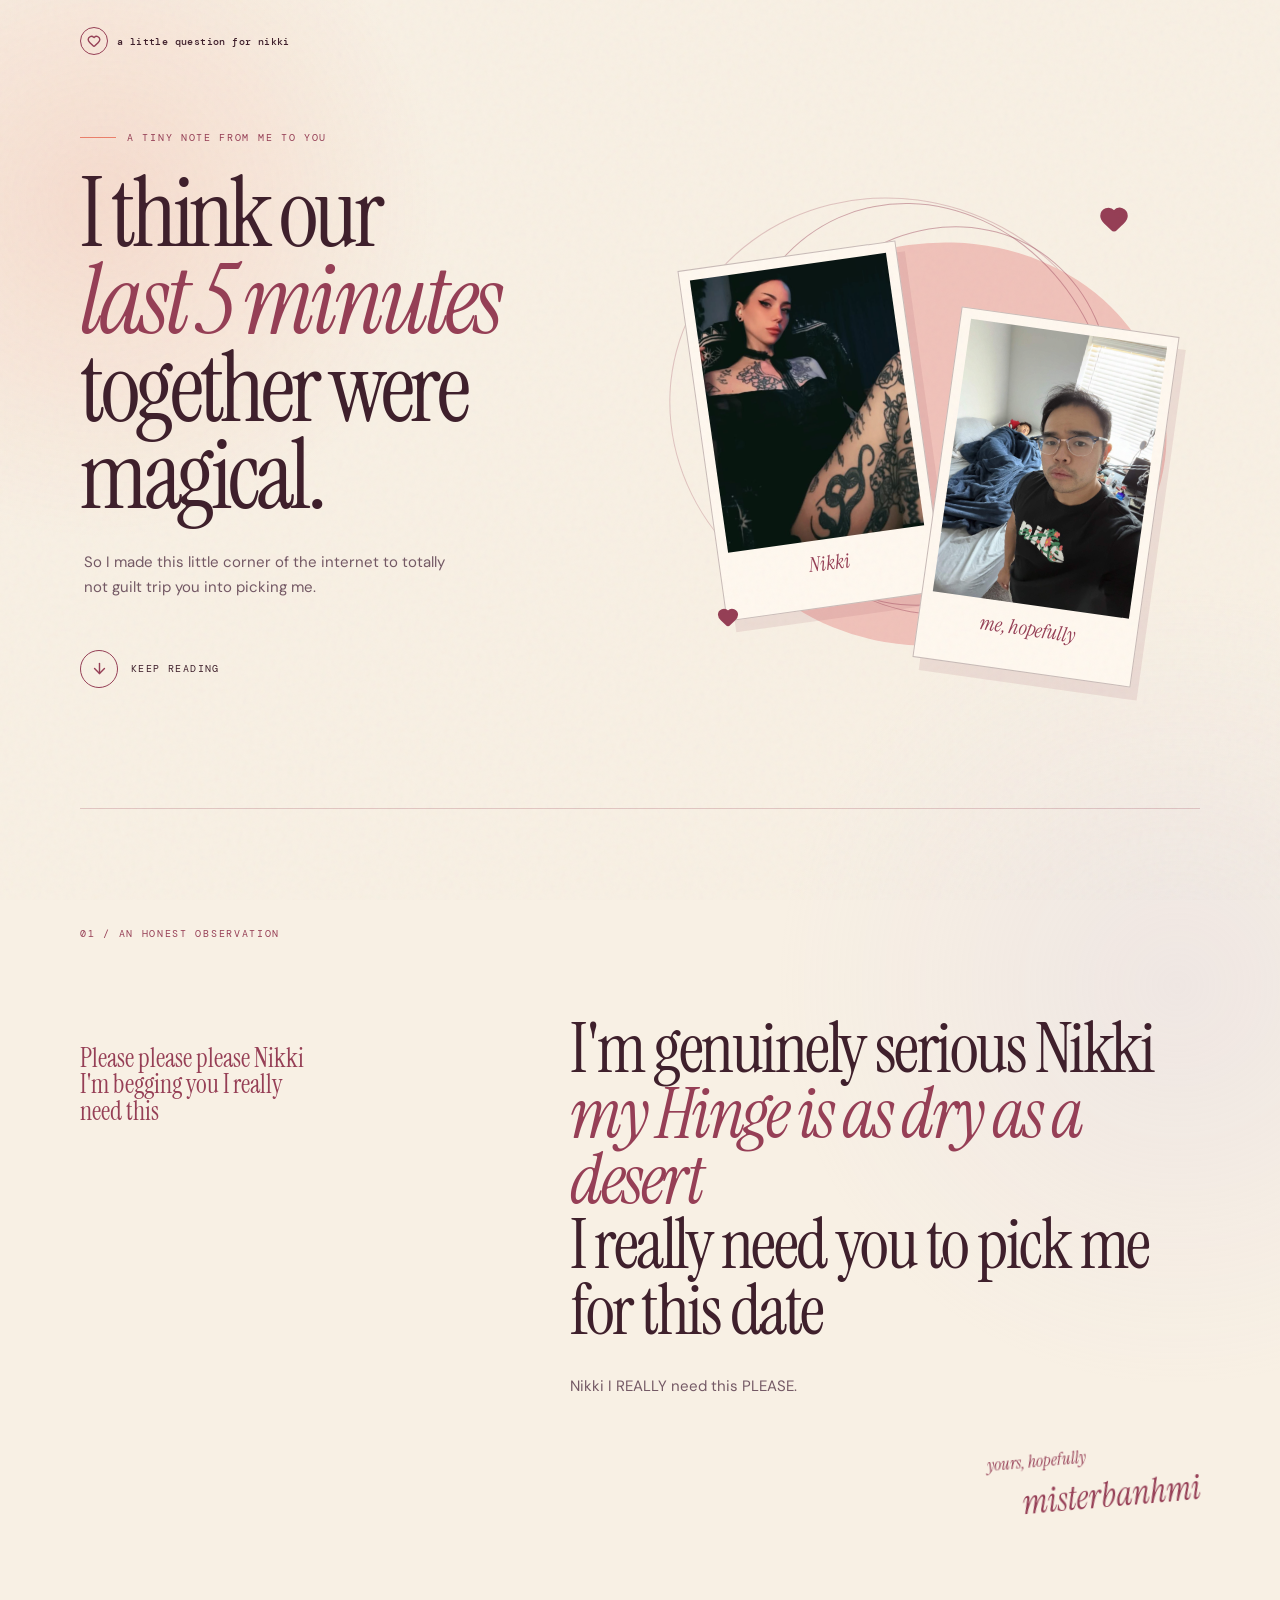
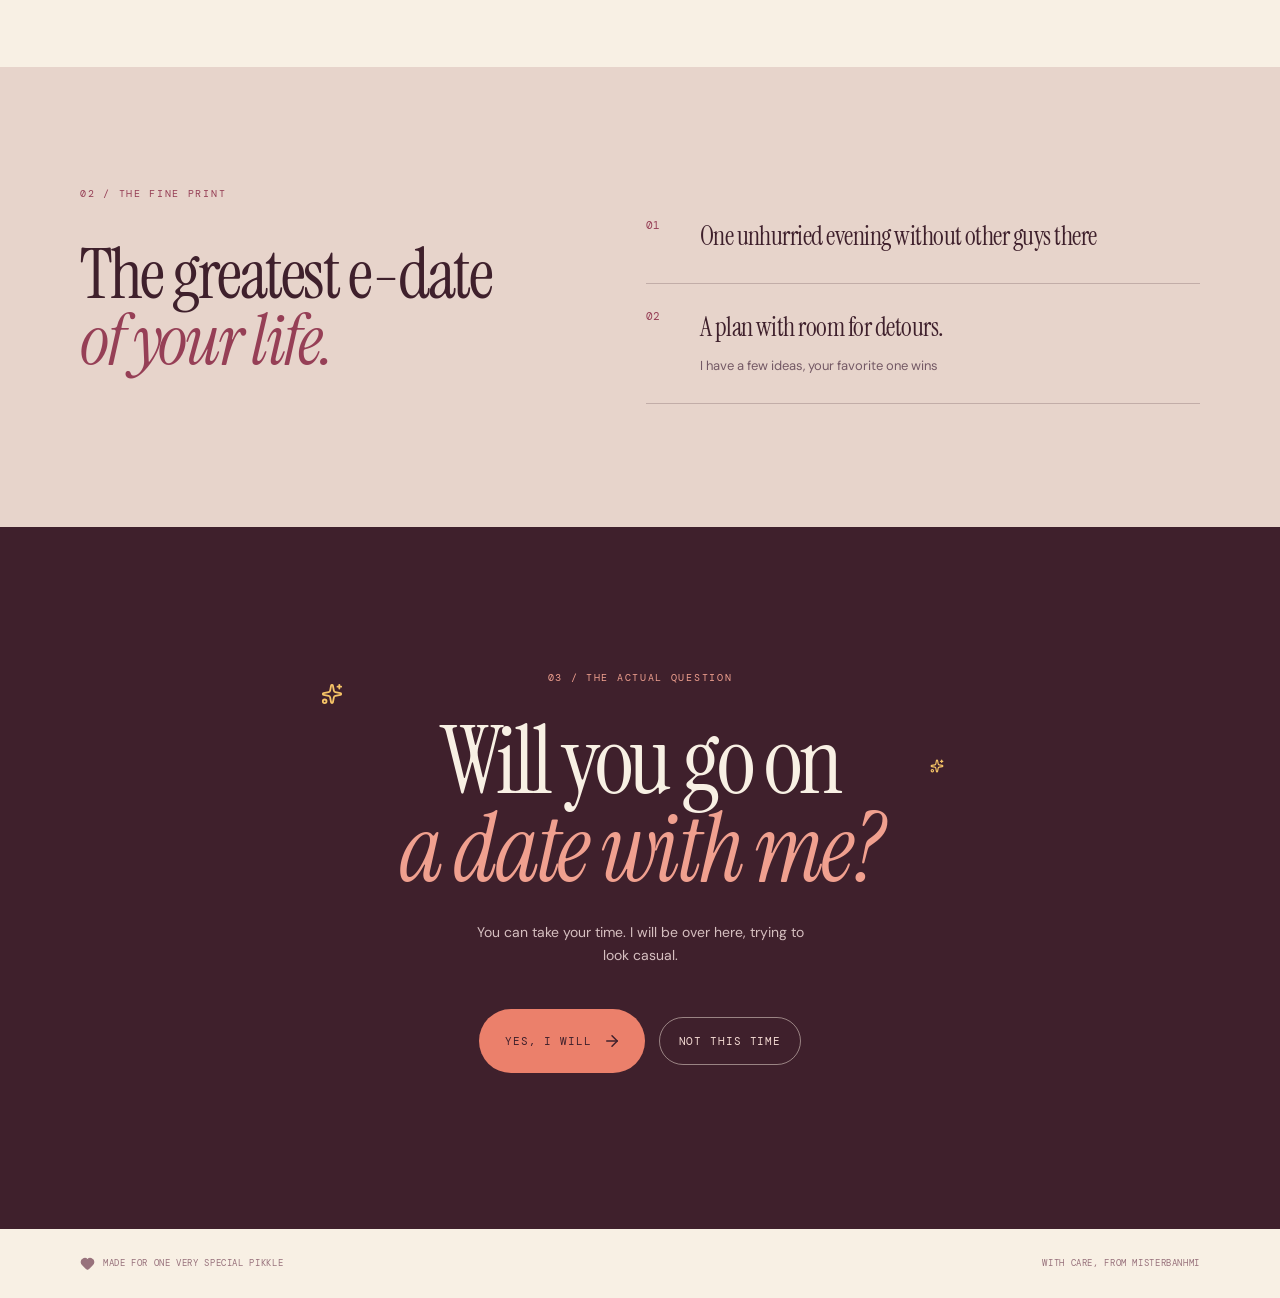
==== commit 0364e116: "Add files via upload" ====
--- a/index.html
+++ b/index.html
@@ -3,20 +3,20 @@
   <head>
     <meta charset="UTF-8" />
     <meta name="viewport" content="width=device-width, initial-scale=1.0, maximum-scale=1" />
-    <title>A Little Date Question</title>
-    <meta name="description" content="A Little Date Question — built on Replit. Update this description to reflect the app." />
+    <title>A Little Question for Nikki</title>
+    <meta name="description" content="A Little Question for Nikki — a romantic interactive invitation." />
     <meta name="robots" content="index, follow" />
-    <meta property="og:title" content="A Little Date Question" />
-    <meta property="og:description" content="A Little Date Question — built on Replit. Update this description to reflect the app." />
+    <meta property="og:title" content="A Little Question for Nikki" />
+    <meta property="og:description" content="A Little Question for Nikki — a romantic interactive invitation." />
     <meta property="og:type" content="website" />
     <meta name="twitter:card" content="summary_large_image" />
-    <meta name="twitter:title" content="A Little Date Question" />
-    <meta name="twitter:description" content="A Little Date Question — built on Replit. Update this description to reflect the app." />
+    <meta name="twitter:title" content="A Little Question for Nikki" />
+    <meta name="twitter:description" content="A Little Question for Nikki — a romantic interactive invitation." />
     <link rel="icon" type="image/svg+xml" href="./favicon.svg" />
     <link rel="preconnect" href="https://fonts.googleapis.com">
     <link rel="preconnect" href="https://fonts.gstatic.com" crossorigin>
     <link href="https://fonts.googleapis.com/css2?family=Inter:wght@400;500;600;700&display=swap" rel="stylesheet">
-    <script type="module" crossorigin src="./assets/index-0O4MIICC.js"></script>
+    <script type="module" crossorigin src="./assets/index-DKFTIBEs.js"></script>
     <link rel="stylesheet" crossorigin href="./assets/index-mv9_S9Ia.css">
   </head>
   <body>
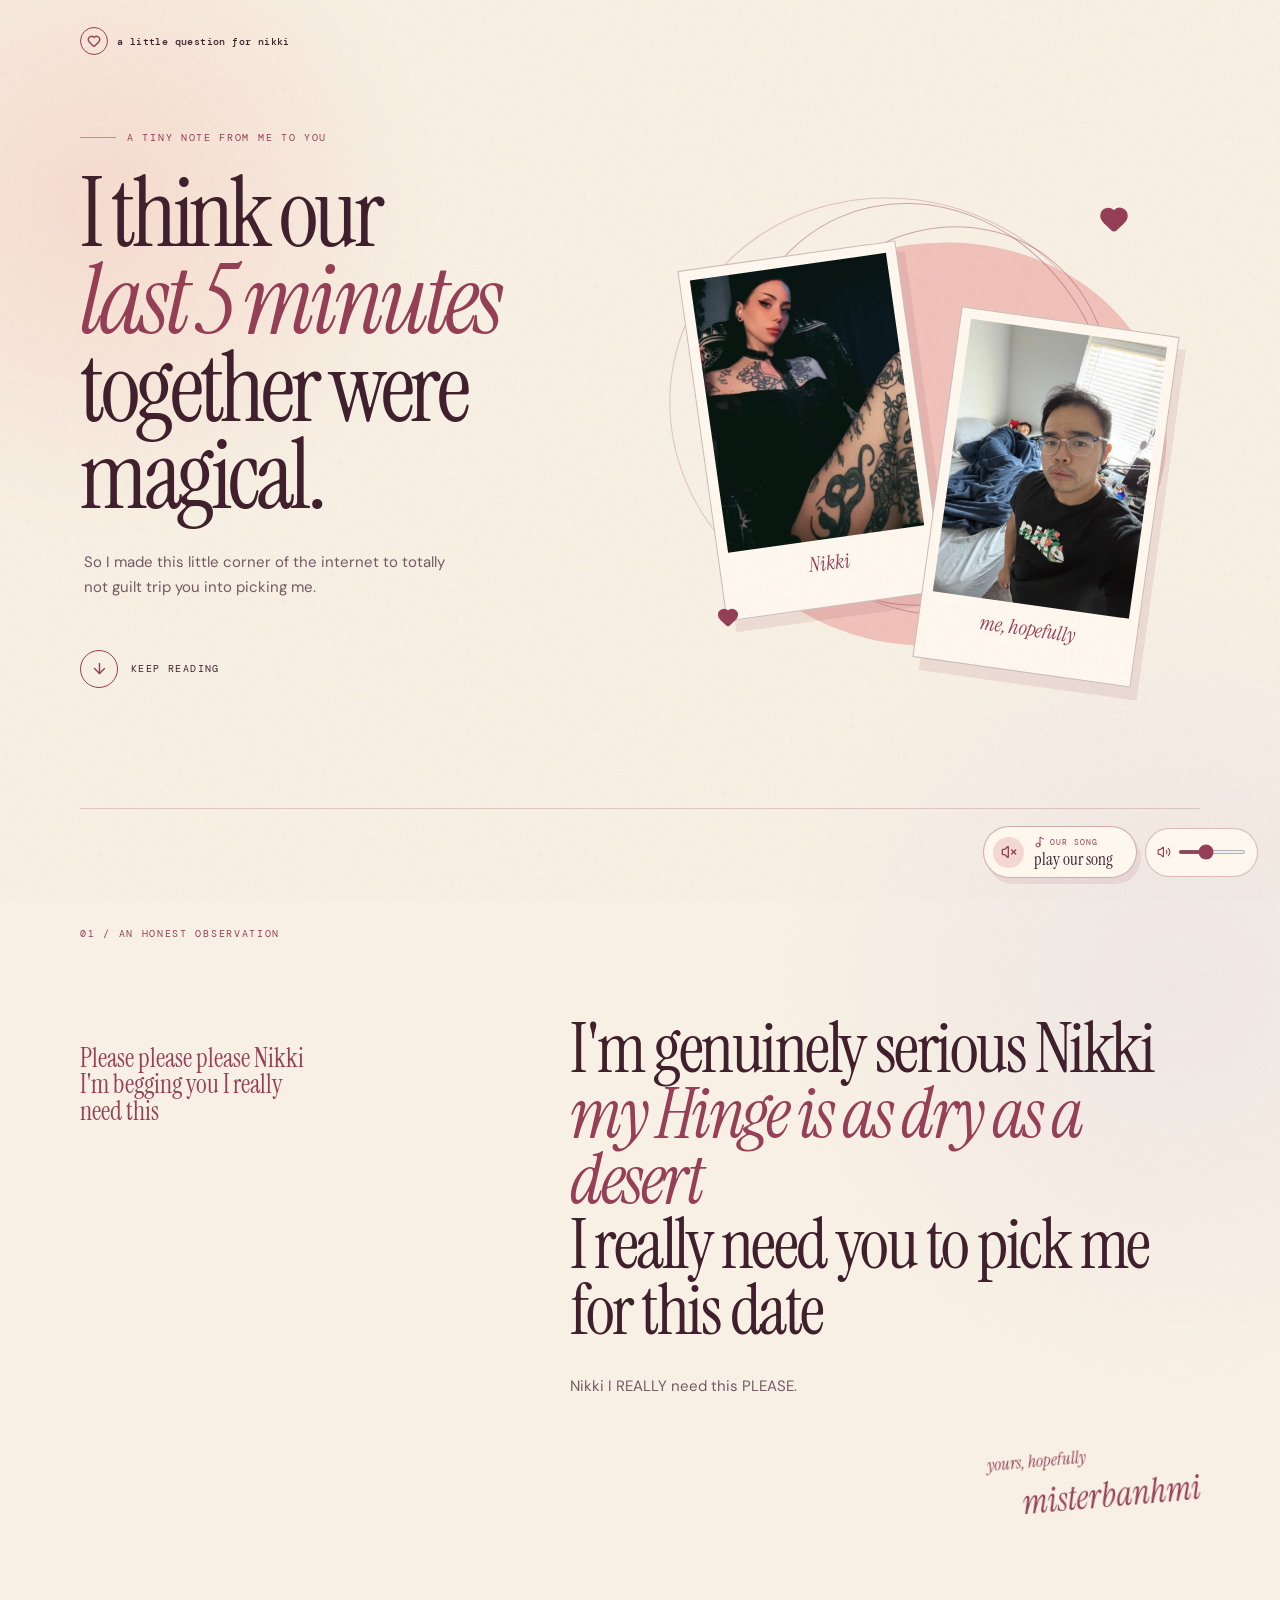
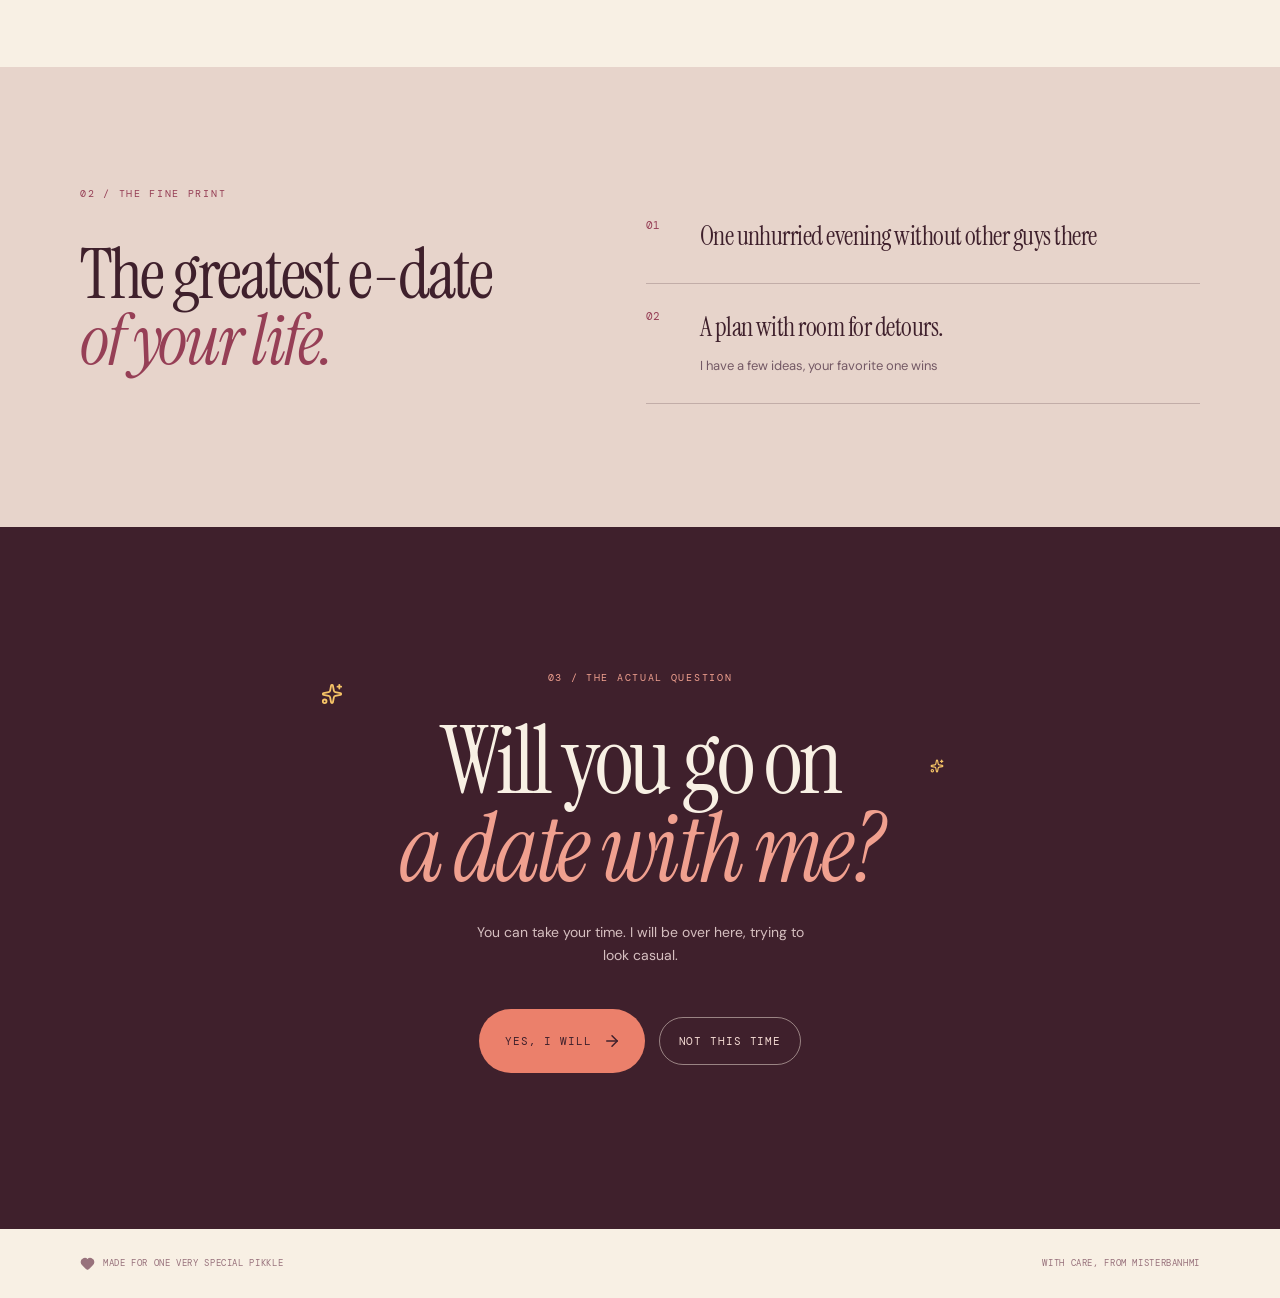
==== commit 890b2b7b: "Add files via upload" ====
--- a/index.html
+++ b/index.html
@@ -16,8 +16,8 @@
     <link rel="preconnect" href="https://fonts.googleapis.com">
     <link rel="preconnect" href="https://fonts.gstatic.com" crossorigin>
     <link href="https://fonts.googleapis.com/css2?family=Inter:wght@400;500;600;700&display=swap" rel="stylesheet">
-    <script type="module" crossorigin src="./assets/index-DKFTIBEs.js"></script>
-    <link rel="stylesheet" crossorigin href="./assets/index-mv9_S9Ia.css">
+    <script type="module" crossorigin src="./assets/index-Cg_3eG13.js"></script>
+    <link rel="stylesheet" crossorigin href="./assets/index-DEpsEGVF.css">
   </head>
   <body>
     <div id="root"></div>
--- a/assets/index-DEpsEGVF.css
+++ b/assets/index-DEpsEGVF.css
@@ -0,0 +1 @@
+@import"https://fonts.googleapis.com/css2?family=DM+Mono:wght@400;500&family=DM+Sans:wght@400;500;600;700&family=Instrument+Serif:ital@0;1&display=swap";@layer components;@layer properties{@supports (((-webkit-hyphens:none)) and (not (margin-trim:inline))) or ((-moz-orient:inline) and (not (color:rgb(from red r g b)))){*,:before,:after,::backdrop{--tw-translate-x:0;--tw-translate-y:0;--tw-translate-z:0;--tw-rotate-x:initial;--tw-rotate-y:initial;--tw-rotate-z:initial;--tw-skew-x:initial;--tw-skew-y:initial;--tw-space-y-reverse:0;--tw-space-x-reverse:0;--tw-border-style:solid;--tw-leading:initial;--tw-font-weight:initial;--tw-tracking:initial;--tw-ordinal:initial;--tw-slashed-zero:initial;--tw-numeric-figure:initial;--tw-numeric-spacing:initial;--tw-numeric-fraction:initial;--tw-shadow:0 0 #0000;--tw-shadow-color:initial;--tw-shadow-alpha:100%;--tw-inset-shadow:0 0 #0000;--tw-inset-shadow-color:initial;--tw-inset-shadow-alpha:100%;--tw-ring-color:initial;--tw-ring-shadow:0 0 #0000;--tw-inset-ring-color:initial;--tw-inset-ring-shadow:0 0 #0000;--tw-ring-inset:initial;--tw-ring-offset-width:0px;--tw-ring-offset-color:#fff;--tw-ring-offset-shadow:0 0 #0000;--tw-outline-style:solid;--tw-duration:initial;--tw-ease:initial;--tw-content:"";--tw-animation-delay:0s;--tw-animation-direction:normal;--tw-animation-duration:initial;--tw-animation-fill-mode:none;--tw-animation-iteration-count:1;--tw-enter-blur:0;--tw-enter-opacity:1;--tw-enter-rotate:0;--tw-enter-scale:1;--tw-enter-translate-x:0;--tw-enter-translate-y:0;--tw-exit-blur:0;--tw-exit-opacity:1;--tw-exit-rotate:0;--tw-exit-scale:1;--tw-exit-translate-x:0;--tw-exit-translate-y:0}}}@layer theme{:root,:host{--color-red-50:oklch(97.1% .013 17.38);--color-red-300:oklch(80.8% .114 19.571);--color-red-400:oklch(70.4% .191 22.216);--color-red-500:oklch(63.7% .237 25.331);--color-red-600:oklch(57.7% .245 27.325);--color-gray-50:oklch(98.5% .002 247.839);--color-gray-100:oklch(96.7% .003 264.542);--color-gray-600:oklch(44.6% .03 256.802);--color-gray-700:oklch(37.3% .034 259.733);--color-gray-800:oklch(27.8% .033 256.848);--color-gray-900:oklch(21% .034 264.665);--color-black:#000;--color-white:#fff;--spacing:.25rem;--container-sm:24rem;--container-md:28rem;--container-lg:32rem;--text-xs:.75rem;--text-xs--line-height:calc(1 / .75);--text-sm:.875rem;--text-sm--line-height:calc(1.25 / .875);--text-base:1rem;--text-base--line-height: 1.5 ;--text-lg:1.125rem;--text-lg--line-height:calc(1.75 / 1.125);--text-xl:1.25rem;--text-xl--line-height:calc(1.75 / 1.25);--text-2xl:1.5rem;--text-2xl--line-height:calc(2 / 1.5);--font-weight-normal:400;--font-weight-medium:500;--font-weight-semibold:600;--font-weight-bold:700;--tracking-tight:-.025em;--tracking-widest:.1em;--leading-snug:1.375;--leading-normal:1.5;--leading-relaxed:1.625;--ease-in-out:cubic-bezier(.4, 0, .2, 1);--animate-spin:spin 1s linear infinite;--animate-pulse:pulse 2s cubic-bezier(.4, 0, .6, 1) infinite;--aspect-video:16 / 9;--default-transition-duration:.15s;--default-transition-timing-function:cubic-bezier(.4, 0, .2, 1);--default-font-family:var(--app-font-sans);--default-mono-font-family:var(--app-font-mono);--color-border:hsl(var(--border))}}@layer base{*,:after,:before,::backdrop{box-sizing:border-box;border:0 solid;margin:0;padding:0}::file-selector-button{box-sizing:border-box;border:0 solid;margin:0;padding:0}html,:host{-webkit-text-size-adjust:100%;tab-size:4;line-height:1.5;font-family:var(--default-font-family,-apple-system, BlinkMacSystemFont, "Segoe UI", Roboto, "Helvetica Neue", "Noto Sans", Arial, sans-serif, "Apple Color Emoji", "Segoe UI Emoji", "Segoe UI Symbol", "Noto Color Emoji");font-feature-settings:var(--default-font-feature-settings,normal);font-variation-settings:var(--default-font-variation-settings,normal);-webkit-tap-highlight-color:transparent}hr{height:0;color:inherit;border-top-width:1px}abbr:where([title]){-webkit-text-decoration:underline dotted;text-decoration:underline dotted}h1,h2,h3,h4,h5,h6{font-size:inherit;font-weight:inherit}a{color:inherit;-webkit-text-decoration:inherit;text-decoration:inherit}b,strong{font-weight:bolder}code,kbd,samp,pre{font-family:var(--default-mono-font-family,ui-monospace, SFMono-Regular, Menlo, Monaco, Consolas, "Liberation Mono", "Courier New", monospace);font-feature-settings:var(--default-mono-font-feature-settings,normal);font-variation-settings:var(--default-mono-font-variation-settings,normal);font-size:1em}small{font-size:80%}sub,sup{vertical-align:baseline;font-size:75%;line-height:0;position:relative}sub{bottom:-.25em}sup{top:-.5em}table{text-indent:0;border-color:inherit;border-collapse:collapse}:-moz-focusring:where(:not(iframe)){outline:auto}progress{vertical-align:baseline}summary{display:list-item}ol,ul,menu{list-style:none}img,svg,video,canvas,audio,iframe,embed,object{vertical-align:middle;display:block}img,video{max-width:100%;height:auto}button,input,select,optgroup,textarea{font:inherit;font-feature-settings:inherit;font-variation-settings:inherit;letter-spacing:inherit;color:inherit;opacity:1;background-color:#0000;border-radius:0}::file-selector-button{font:inherit;font-feature-settings:inherit;font-variation-settings:inherit;letter-spacing:inherit;color:inherit;opacity:1;background-color:#0000;border-radius:0}:where(select:is([multiple],[size])) optgroup{font-weight:bolder}:where(select:is([multiple],[size])) optgroup option{padding-inline-start:20px}::file-selector-button{margin-inline-end:4px}::placeholder{opacity:1}@supports (not ((-webkit-appearance:-apple-pay-button))) or (contain-intrinsic-size:1px){::placeholder{color:currentColor}@supports (color:color-mix(in lab,red,red)){::placeholder{color:color-mix(in oklab,currentcolor 50%,transparent)}}}textarea{resize:vertical}::-webkit-search-decoration{-webkit-appearance:none}::-webkit-date-and-time-value{min-height:1lh;text-align:inherit}::-webkit-datetime-edit{display:inline-flex}::-webkit-datetime-edit-fields-wrapper{padding:0}::-webkit-datetime-edit{padding-block:0}::-webkit-datetime-edit-year-field{padding-block:0}::-webkit-datetime-edit-month-field{padding-block:0}::-webkit-datetime-edit-day-field{padding-block:0}::-webkit-datetime-edit-hour-field{padding-block:0}::-webkit-datetime-edit-minute-field{padding-block:0}::-webkit-datetime-edit-second-field{padding-block:0}::-webkit-datetime-edit-millisecond-field{padding-block:0}::-webkit-datetime-edit-meridiem-field{padding-block:0}::-webkit-calendar-picker-indicator{line-height:1}:-moz-ui-invalid{box-shadow:none}button,input:where([type=button],[type=reset],[type=submit]){appearance:button}::file-selector-button{appearance:button}::-webkit-inner-spin-button{height:auto}::-webkit-outer-spin-button{height:auto}[hidden]:where(:not([hidden=until-found])){display:none!important}*{border-color:hsl(var(--border))}body{background-color:hsl(var(--background));font-family:var(--app-font-sans);color:hsl(var(--foreground));-webkit-font-smoothing:antialiased;-moz-osx-font-smoothing:grayscale}}@layer utilities{.\@container\/field-group{container:field-group/inline-size}.pointer-events-auto{pointer-events:auto}.pointer-events-none{pointer-events:none}.invisible{visibility:hidden}.sr-only{clip-path:inset(50%);white-space:nowrap;border-width:0;width:1px;height:1px;margin:-1px;padding:0;position:absolute;overflow:hidden}.absolute{position:absolute}.fixed{position:fixed}.relative{position:relative}.static{position:static}.inset-0{inset:0}.inset-x-0{inset-inline:0}.inset-y-0{inset-block:0}.-top-12{top:calc(var(--spacing) * -12)}.top-0{top:0}.top-1\.5{top:calc(var(--spacing) * 1.5)}.top-1\/2{top:50%}.top-2{top:calc(var(--spacing) * 2)}.top-3\.5{top:calc(var(--spacing) * 3.5)}.top-4{top:calc(var(--spacing) * 4)}.top-\[1px\]{top:1px}.top-\[50\%\]{top:50%}.top-\[60\%\]{top:60%}.top-full{top:100%}.-right-12{right:calc(var(--spacing) * -12)}.right-0{right:0}.right-1{right:var(--spacing)}.right-2{right:calc(var(--spacing) * 2)}.right-3{right:calc(var(--spacing) * 3)}.right-4{right:calc(var(--spacing) * 4)}.-bottom-12{bottom:calc(var(--spacing) * -12)}.bottom-0{bottom:0}.-left-12{left:calc(var(--spacing) * -12)}.left-0{left:0}.left-1\/2{left:50%}.left-2{left:calc(var(--spacing) * 2)}.left-\[50\%\]{left:50%}.z-10{z-index:10}.z-20{z-index:20}.z-50{z-index:50}.z-\[1\]{z-index:1}.z-\[100\]{z-index:100}.order-first{order:-9999}.order-last{order:9999}.\!m-0{margin:0!important}.-mx-1{margin-inline:calc(var(--spacing) * -1)}.mx-2{margin-inline:calc(var(--spacing) * 2)}.mx-3\.5{margin-inline:calc(var(--spacing) * 3.5)}.mx-4{margin-inline:calc(var(--spacing) * 4)}.mx-auto{margin-inline:auto}.-my-2{margin-block:calc(var(--spacing) * -2)}.my-0{margin-block:0}.my-0\.5{margin-block:calc(var(--spacing) * .5)}.my-1{margin-block:var(--spacing)}.-mt-4{margin-top:calc(var(--spacing) * -4)}.mt-1\.5{margin-top:calc(var(--spacing) * 1.5)}.mt-2{margin-top:calc(var(--spacing) * 2)}.mt-4{margin-top:calc(var(--spacing) * 4)}.mt-24{margin-top:calc(var(--spacing) * 24)}.mt-auto{margin-top:auto}.mr-2{margin-right:calc(var(--spacing) * 2)}.mb-1{margin-bottom:var(--spacing)}.mb-2{margin-bottom:calc(var(--spacing) * 2)}.mb-3{margin-bottom:calc(var(--spacing) * 3)}.mb-4{margin-bottom:calc(var(--spacing) * 4)}.-ml-4{margin-left:calc(var(--spacing) * -4)}.ml-1{margin-left:var(--spacing)}.ml-4{margin-left:calc(var(--spacing) * 4)}.ml-auto{margin-left:auto}.line-clamp-2{-webkit-line-clamp:2;-webkit-box-orient:vertical;display:-webkit-box;overflow:hidden}.block{display:block}.flex{display:flex}.grid{display:grid}.hidden{display:none}.inline-flex{display:inline-flex}.table{display:table}.aspect-square{aspect-ratio:1}.aspect-video{aspect-ratio:var(--aspect-video)}.size-4{width:calc(var(--spacing) * 4);height:calc(var(--spacing) * 4)}.size-6{width:calc(var(--spacing) * 6);height:calc(var(--spacing) * 6)}.size-8{width:calc(var(--spacing) * 8);height:calc(var(--spacing) * 8)}.size-10{width:calc(var(--spacing) * 10);height:calc(var(--spacing) * 10)}.size-\[--cell-size\]{width:--cell-size;height:--cell-size}.h-1\.5{height:calc(var(--spacing) * 1.5)}.h-2{height:calc(var(--spacing) * 2)}.h-2\.5{height:calc(var(--spacing) * 2.5)}.h-3{height:calc(var(--spacing) * 3)}.h-3\.5{height:calc(var(--spacing) * 3.5)}.h-4{height:calc(var(--spacing) * 4)}.h-5{height:calc(var(--spacing) * 5)}.h-6{height:calc(var(--spacing) * 6)}.h-7{height:calc(var(--spacing) * 7)}.h-8{height:calc(var(--spacing) * 8)}.h-9{height:calc(var(--spacing) * 9)}.h-10{height:calc(var(--spacing) * 10)}.h-12{height:calc(var(--spacing) * 12)}.h-\[--cell-size\]{height:--cell-size}.h-\[1px\]{height:1px}.h-\[var\(--radix-navigation-menu-viewport-height\)\]{height:var(--radix-navigation-menu-viewport-height)}.h-\[var\(--radix-select-trigger-height\)\]{height:var(--radix-select-trigger-height)}.h-auto{height:auto}.h-full{height:100%}.h-px{height:1px}.h-svh{height:100svh}.max-h-\[--radix-context-menu-content-available-height\]{max-height:--radix-context-menu-content-available-height}.max-h-\[--radix-select-content-available-height\]{max-height:--radix-select-content-available-height}.max-h-\[85vh\]{max-height:85vh}.max-h-\[300px\]{max-height:300px}.max-h-\[var\(--radix-dropdown-menu-content-available-height\)\]{max-height:var(--radix-dropdown-menu-content-available-height)}.max-h-screen{max-height:100vh}.min-h-0{min-height:0}.min-h-8{min-height:calc(var(--spacing) * 8)}.min-h-9{min-height:calc(var(--spacing) * 9)}.min-h-10{min-height:calc(var(--spacing) * 10)}.min-h-\[60px\]{min-height:60px}.min-h-screen{min-height:100vh}.min-h-svh{min-height:100svh}.w-0{width:0}.w-1{width:var(--spacing)}.w-2{width:calc(var(--spacing) * 2)}.w-2\.5{width:calc(var(--spacing) * 2.5)}.w-3{width:calc(var(--spacing) * 3)}.w-3\.5{width:calc(var(--spacing) * 3.5)}.w-3\/4{width:75%}.w-4{width:calc(var(--spacing) * 4)}.w-5{width:calc(var(--spacing) * 5)}.w-7{width:calc(var(--spacing) * 7)}.w-8{width:calc(var(--spacing) * 8)}.w-9{width:calc(var(--spacing) * 9)}.w-10{width:calc(var(--spacing) * 10)}.w-64{width:calc(var(--spacing) * 64)}.w-72{width:calc(var(--spacing) * 72)}.w-\[--cell-size\]{width:--cell-size}.w-\[1px\]{width:1px}.w-\[100px\]{width:100px}.w-\[var\(--sidebar-width\)\]{width:var(--sidebar-width)}.w-auto{width:auto}.w-fit{width:fit-content}.w-full{width:100%}.w-max{width:max-content}.w-px{width:1px}.max-w-\[var\(--skeleton-width\)\]{max-width:var(--skeleton-width)}.max-w-lg{max-width:var(--container-lg)}.max-w-max{max-width:max-content}.max-w-md{max-width:var(--container-md)}.max-w-sm{max-width:var(--container-sm)}.min-w-0{min-width:0}.min-w-5{min-width:calc(var(--spacing) * 5)}.min-w-8{min-width:calc(var(--spacing) * 8)}.min-w-9{min-width:calc(var(--spacing) * 9)}.min-w-10{min-width:calc(var(--spacing) * 10)}.min-w-\[--cell-size\]{min-width:--cell-size}.min-w-\[8rem\]{min-width:8rem}.min-w-\[12rem\]{min-width:12rem}.min-w-\[var\(--radix-select-trigger-width\)\]{min-width:var(--radix-select-trigger-width)}.flex-1{flex:1}.shrink-0{flex-shrink:0}.grow{flex-grow:1}.grow-0{flex-grow:0}.basis-full{flex-basis:100%}.caption-bottom{caption-side:bottom}.border-collapse{border-collapse:collapse}.origin-\[--radix-context-menu-content-transform-origin\]{transform-origin:--radix-context-menu-content-transform-origin}.origin-\[--radix-dropdown-menu-content-transform-origin\]{transform-origin:--radix-dropdown-menu-content-transform-origin}.origin-\[--radix-hover-card-content-transform-origin\]{transform-origin:--radix-hover-card-content-transform-origin}.origin-\[--radix-menubar-content-transform-origin\]{transform-origin:--radix-menubar-content-transform-origin}.origin-\[--radix-popover-content-transform-origin\]{transform-origin:--radix-popover-content-transform-origin}.origin-\[--radix-select-content-transform-origin\]{transform-origin:--radix-select-content-transform-origin}.origin-\[--radix-tooltip-content-transform-origin\]{transform-origin:--radix-tooltip-content-transform-origin}.-translate-x-1\/2{--tw-translate-x: -50% ;translate:var(--tw-translate-x) var(--tw-translate-y)}.-translate-x-px{--tw-translate-x:-1px;translate:var(--tw-translate-x) var(--tw-translate-y)}.translate-x-\[-50\%\]{--tw-translate-x:-50%;translate:var(--tw-translate-x) var(--tw-translate-y)}.translate-x-px{--tw-translate-x:1px;translate:var(--tw-translate-x) var(--tw-translate-y)}.-translate-y-1\/2{--tw-translate-y: -50% ;translate:var(--tw-translate-x) var(--tw-translate-y)}.translate-y-\[-50\%\]{--tw-translate-y:-50%;translate:var(--tw-translate-x) var(--tw-translate-y)}.rotate-45{rotate:45deg}.rotate-90{rotate:90deg}.transform{transform:var(--tw-rotate-x,) var(--tw-rotate-y,) var(--tw-rotate-z,) var(--tw-skew-x,) var(--tw-skew-y,)}.animate-caret-blink{animation:1.25s ease-out infinite caret-blink}.animate-in{animation:enter var(--tw-animation-duration,var(--tw-duration,.15s))var(--tw-ease,ease)var(--tw-animation-delay,0s)var(--tw-animation-iteration-count,1)var(--tw-animation-direction,normal)var(--tw-animation-fill-mode,none)}.animate-pulse{animation:var(--animate-pulse)}.animate-spin{animation:var(--animate-spin)}.cursor-default{cursor:default}.cursor-pointer{cursor:pointer}.cursor-text{cursor:text}.touch-none{touch-action:none}.resize-none{resize:none}.list-disc{list-style-type:disc}.list-none{list-style-type:none}.flex-col{flex-direction:column}.flex-col-reverse{flex-direction:column-reverse}.flex-row{flex-direction:row}.flex-wrap{flex-wrap:wrap}.place-content-center{place-content:center}.items-center{align-items:center}.items-end{align-items:flex-end}.items-start{align-items:flex-start}.items-stretch{align-items:stretch}.justify-between{justify-content:space-between}.justify-center{justify-content:center}.justify-start{justify-content:flex-start}.gap-1{gap:var(--spacing)}.gap-1\.5{gap:calc(var(--spacing) * 1.5)}.gap-2{gap:calc(var(--spacing) * 2)}.gap-2\.5{gap:calc(var(--spacing) * 2.5)}.gap-3{gap:calc(var(--spacing) * 3)}.gap-4{gap:calc(var(--spacing) * 4)}.gap-6{gap:calc(var(--spacing) * 6)}.gap-7{gap:calc(var(--spacing) * 7)}:where(.space-y-1\.5>:not(:last-child)){--tw-space-y-reverse:0;margin-block-start:calc(calc(var(--spacing) * 1.5) * var(--tw-space-y-reverse));margin-block-end:calc(calc(var(--spacing) * 1.5) * calc(1 - var(--tw-space-y-reverse)))}:where(.space-y-2>:not(:last-child)){--tw-space-y-reverse:0;margin-block-start:calc(calc(var(--spacing) * 2) * var(--tw-space-y-reverse));margin-block-end:calc(calc(var(--spacing) * 2) * calc(1 - var(--tw-space-y-reverse)))}:where(.space-x-1>:not(:last-child)){--tw-space-x-reverse:0;margin-inline-start:calc(var(--spacing) * var(--tw-space-x-reverse));margin-inline-end:calc(var(--spacing) * calc(1 - var(--tw-space-x-reverse)))}:where(.space-x-4>:not(:last-child)){--tw-space-x-reverse:0;margin-inline-start:calc(calc(var(--spacing) * 4) * var(--tw-space-x-reverse));margin-inline-end:calc(calc(var(--spacing) * 4) * calc(1 - var(--tw-space-x-reverse)))}.self-stretch{align-self:stretch}.overflow-auto{overflow:auto}.overflow-hidden{overflow:hidden}.overflow-x-auto{overflow-x:auto}.overflow-x-hidden{overflow-x:hidden}.overflow-y-auto{overflow-y:auto}.rounded{border-radius:.25rem}.rounded-\[2px\]{border-radius:2px}.rounded-\[calc\(var\(--radius\)-5px\)\]{border-radius:calc(var(--radius) - 5px)}.rounded-\[inherit\]{border-radius:inherit}.rounded-full{border-radius:3.40282e38px}.rounded-lg{border-radius:var(--radius)}.rounded-md{border-radius:calc(var(--radius) - 2px)}.rounded-none{border-radius:0}.rounded-sm{border-radius:calc(var(--radius) - 4px)}.rounded-xl{border-radius:calc(var(--radius) + 4px)}.rounded-t-\[10px\]{border-top-left-radius:10px;border-top-right-radius:10px}.rounded-l-md{border-top-left-radius:calc(var(--radius) - 2px);border-bottom-left-radius:calc(var(--radius) - 2px)}.rounded-tl-sm{border-top-left-radius:calc(var(--radius) - 4px)}.rounded-r-md{border-top-right-radius:calc(var(--radius) - 2px);border-bottom-right-radius:calc(var(--radius) - 2px)}.border{border-style:var(--tw-border-style);border-width:1px}.border-0{border-style:var(--tw-border-style);border-width:0}.border-2{border-style:var(--tw-border-style);border-width:2px}.border-\[1\.5px\]{border-style:var(--tw-border-style);border-width:1.5px}.border-y{border-block-style:var(--tw-border-style);border-block-width:1px}.border-t{border-top-style:var(--tw-border-style);border-top-width:1px}.border-r{border-right-style:var(--tw-border-style);border-right-width:1px}.border-b{border-bottom-style:var(--tw-border-style);border-bottom-width:1px}.border-l{border-left-style:var(--tw-border-style);border-left-width:1px}.border-dashed{--tw-border-style:dashed;border-style:dashed}.\[border-color\:var\(--badge-outline\)\]{border-color:var(--badge-outline)}.\[border-color\:var\(--button-outline\)\]{border-color:var(--button-outline)}.border-\[--color-border\]{border-color:--color-border}.border-border,.border-border\/50{border-color:hsl(var(--border))}@supports (color:color-mix(in lab,red,red)){.border-border\/50{border-color:color-mix(in oklab,hsl(var(--border)) 50%,transparent)}}.border-destructive{border-color:hsl(var(--destructive))}.border-destructive-border{border-color:var(--destructive-border)}.border-destructive\/50{border-color:hsl(var(--destructive))}@supports (color:color-mix(in lab,red,red)){.border-destructive\/50{border-color:color-mix(in oklab,hsl(var(--destructive)) 50%,transparent)}}.border-input{border-color:hsl(var(--input))}.border-primary{border-color:hsl(var(--primary))}.border-primary-border{border-color:var(--primary-border)}.border-primary\/50{border-color:hsl(var(--primary))}@supports (color:color-mix(in lab,red,red)){.border-primary\/50{border-color:color-mix(in oklab,hsl(var(--primary)) 50%,transparent)}}.border-secondary-border{border-color:var(--secondary-border)}.border-sidebar-border{border-color:hsl(var(--sidebar-border))}.border-transparent{border-color:#0000}.border-t-transparent{border-top-color:#0000}.border-l-transparent{border-left-color:#0000}.bg-\[--color-bg\]{background-color:--color-bg}.bg-accent{background-color:hsl(var(--accent))}.bg-background{background-color:hsl(var(--background))}.bg-black\/80{background-color:#000c}@supports (color:color-mix(in lab,red,red)){.bg-black\/80{background-color:color-mix(in oklab,var(--color-black) 80%,transparent)}}.bg-border{background-color:hsl(var(--border))}.bg-card{background-color:hsl(var(--card))}.bg-destructive{background-color:hsl(var(--destructive))}.bg-foreground{background-color:hsl(var(--foreground))}.bg-gray-50{background-color:var(--color-gray-50)}.bg-gray-100{background-color:var(--color-gray-100)}.bg-gray-900{background-color:var(--color-gray-900)}.bg-input{background-color:hsl(var(--input))}.bg-muted,.bg-muted\/50{background-color:hsl(var(--muted))}@supports (color:color-mix(in lab,red,red)){.bg-muted\/50{background-color:color-mix(in oklab,hsl(var(--muted)) 50%,transparent)}}.bg-popover{background-color:hsl(var(--popover))}.bg-primary,.bg-primary\/10{background-color:hsl(var(--primary))}@supports (color:color-mix(in lab,red,red)){.bg-primary\/10{background-color:color-mix(in oklab,hsl(var(--primary)) 10%,transparent)}}.bg-primary\/20{background-color:hsl(var(--primary))}@supports (color:color-mix(in lab,red,red)){.bg-primary\/20{background-color:color-mix(in oklab,hsl(var(--primary)) 20%,transparent)}}.bg-secondary{background-color:hsl(var(--secondary))}.bg-sidebar{background-color:hsl(var(--sidebar))}.bg-sidebar-border{background-color:hsl(var(--sidebar-border))}.bg-transparent{background-color:#0000}.fill-current{fill:currentColor}.fill-primary{fill:hsl(var(--primary))}.p-0{padding:0}.p-1{padding:var(--spacing)}.p-2{padding:calc(var(--spacing) * 2)}.p-3{padding:calc(var(--spacing) * 3)}.p-4{padding:calc(var(--spacing) * 4)}.p-6{padding:calc(var(--spacing) * 6)}.p-\[1px\]{padding:1px}.px-1{padding-inline:var(--spacing)}.px-1\.5{padding-inline:calc(var(--spacing) * 1.5)}.px-2{padding-inline:calc(var(--spacing) * 2)}.px-2\.5{padding-inline:calc(var(--spacing) * 2.5)}.px-3{padding-inline:calc(var(--spacing) * 3)}.px-4{padding-inline:calc(var(--spacing) * 4)}.px-8{padding-inline:calc(var(--spacing) * 8)}.px-\[--cell-size\]{padding-inline:--cell-size}.py-0\.5{padding-block:calc(var(--spacing) * .5)}.py-1{padding-block:var(--spacing)}.py-1\.5{padding-block:calc(var(--spacing) * 1.5)}.py-2{padding-block:calc(var(--spacing) * 2)}.py-3{padding-block:calc(var(--spacing) * 3)}.py-4{padding-block:calc(var(--spacing) * 4)}.py-6{padding-block:calc(var(--spacing) * 6)}.pt-0{padding-top:0}.pt-3{padding-top:calc(var(--spacing) * 3)}.pt-4{padding-top:calc(var(--spacing) * 4)}.pt-6{padding-top:calc(var(--spacing) * 6)}.pr-1{padding-right:var(--spacing)}.pr-2{padding-right:calc(var(--spacing) * 2)}.pr-2\.5{padding-right:calc(var(--spacing) * 2.5)}.pr-3{padding-right:calc(var(--spacing) * 3)}.pr-8{padding-right:calc(var(--spacing) * 8)}.pb-3{padding-bottom:calc(var(--spacing) * 3)}.pb-4{padding-bottom:calc(var(--spacing) * 4)}.pl-2{padding-left:calc(var(--spacing) * 2)}.pl-2\.5{padding-left:calc(var(--spacing) * 2.5)}.pl-3{padding-left:calc(var(--spacing) * 3)}.pl-4{padding-left:calc(var(--spacing) * 4)}.pl-8{padding-left:calc(var(--spacing) * 8)}.text-center{text-align:center}.text-left{text-align:left}.align-middle{vertical-align:middle}.font-mono{font-family:var(--app-font-mono)}.font-sans{font-family:var(--app-font-sans)}.text-2xl{font-size:var(--text-2xl);line-height:var(--tw-leading,var(--text-2xl--line-height))}.text-base{font-size:var(--text-base);line-height:var(--tw-leading,var(--text-base--line-height))}.text-lg{font-size:var(--text-lg);line-height:var(--tw-leading,var(--text-lg--line-height))}.text-sm{font-size:var(--text-sm);line-height:var(--tw-leading,var(--text-sm--line-height))}.text-sm\/relaxed{font-size:var(--text-sm);line-height:var(--leading-relaxed)}.text-xl{font-size:var(--text-xl);line-height:var(--tw-leading,var(--text-xl--line-height))}.text-xs{font-size:var(--text-xs);line-height:var(--tw-leading,var(--text-xs--line-height))}.text-\[0\.8rem\]{font-size:.8rem}.leading-none{--tw-leading:1;line-height:1}.leading-normal{--tw-leading:var(--leading-normal);line-height:var(--leading-normal)}.leading-snug{--tw-leading:var(--leading-snug);line-height:var(--leading-snug)}.font-bold{--tw-font-weight:var(--font-weight-bold);font-weight:var(--font-weight-bold)}.font-medium{--tw-font-weight:var(--font-weight-medium);font-weight:var(--font-weight-medium)}.font-normal{--tw-font-weight:var(--font-weight-normal);font-weight:var(--font-weight-normal)}.font-semibold{--tw-font-weight:var(--font-weight-semibold);font-weight:var(--font-weight-semibold)}.tracking-tight{--tw-tracking:var(--tracking-tight);letter-spacing:var(--tracking-tight)}.tracking-widest{--tw-tracking:var(--tracking-widest);letter-spacing:var(--tracking-widest)}.text-balance{text-wrap:balance}.break-words{overflow-wrap:break-word}.whitespace-nowrap{white-space:nowrap}.text-accent-foreground{color:hsl(var(--accent-foreground))}.text-card-foreground{color:hsl(var(--card-foreground))}.text-current{color:currentColor}.text-destructive{color:hsl(var(--destructive))}.text-destructive-foreground{color:hsl(var(--destructive-foreground))}.text-foreground,.text-foreground\/50{color:hsl(var(--foreground))}@supports (color:color-mix(in lab,red,red)){.text-foreground\/50{color:color-mix(in oklab,hsl(var(--foreground)) 50%,transparent)}}.text-gray-600{color:var(--color-gray-600)}.text-gray-800{color:var(--color-gray-800)}.text-gray-900{color:var(--color-gray-900)}.text-muted-foreground{color:hsl(var(--muted-foreground))}.text-popover-foreground{color:hsl(var(--popover-foreground))}.text-primary{color:hsl(var(--primary))}.text-primary-foreground{color:hsl(var(--primary-foreground))}.text-red-500{color:var(--color-red-500)}.text-secondary-foreground{color:hsl(var(--secondary-foreground))}.text-sidebar-foreground,.text-sidebar-foreground\/70{color:hsl(var(--sidebar-foreground))}@supports (color:color-mix(in lab,red,red)){.text-sidebar-foreground\/70{color:color-mix(in oklab,hsl(var(--sidebar-foreground)) 70%,transparent)}}.text-white{color:var(--color-white)}.tabular-nums{--tw-numeric-spacing:tabular-nums;font-variant-numeric:var(--tw-ordinal,) var(--tw-slashed-zero,) var(--tw-numeric-figure,) var(--tw-numeric-spacing,) var(--tw-numeric-fraction,)}.underline-offset-4{text-underline-offset:4px}.opacity-0{opacity:0}.opacity-50{opacity:.5}.opacity-60{opacity:.6}.opacity-70{opacity:.7}.opacity-90{opacity:.9}.shadow{--tw-shadow:0 1px 3px 0 var(--tw-shadow-color,#0000001a), 0 1px 2px -1px var(--tw-shadow-color,#0000001a);box-shadow:var(--tw-inset-shadow),var(--tw-inset-ring-shadow),var(--tw-ring-offset-shadow),var(--tw-ring-shadow),var(--tw-shadow)}.shadow-\[0_0_0_1px_hsl\(var\(--sidebar-border\)\)\]{--tw-shadow:0 0 0 1px var(--tw-shadow-color,hsl(var(--sidebar-border)));box-shadow:var(--tw-inset-shadow),var(--tw-inset-ring-shadow),var(--tw-ring-offset-shadow),var(--tw-ring-shadow),var(--tw-shadow)}.shadow-lg{--tw-shadow:0 10px 15px -3px var(--tw-shadow-color,#0000001a), 0 4px 6px -4px var(--tw-shadow-color,#0000001a);box-shadow:var(--tw-inset-shadow),var(--tw-inset-ring-shadow),var(--tw-ring-offset-shadow),var(--tw-ring-shadow),var(--tw-shadow)}.shadow-md{--tw-shadow:0 4px 6px -1px var(--tw-shadow-color,#0000001a), 0 2px 4px -2px var(--tw-shadow-color,#0000001a);box-shadow:var(--tw-inset-shadow),var(--tw-inset-ring-shadow),var(--tw-ring-offset-shadow),var(--tw-ring-shadow),var(--tw-shadow)}.shadow-none{--tw-shadow:0 0 #0000;box-shadow:var(--tw-inset-shadow),var(--tw-inset-ring-shadow),var(--tw-ring-offset-shadow),var(--tw-ring-shadow),var(--tw-shadow)}.shadow-sm{--tw-shadow:0 1px 3px 0 var(--tw-shadow-color,#0000001a), 0 1px 2px -1px var(--tw-shadow-color,#0000001a);box-shadow:var(--tw-inset-shadow),var(--tw-inset-ring-shadow),var(--tw-ring-offset-shadow),var(--tw-ring-shadow),var(--tw-shadow)}.shadow-xl{--tw-shadow:0 20px 25px -5px var(--tw-shadow-color,#0000001a), 0 8px 10px -6px var(--tw-shadow-color,#0000001a);box-shadow:var(--tw-inset-shadow),var(--tw-inset-ring-shadow),var(--tw-ring-offset-shadow),var(--tw-ring-shadow),var(--tw-shadow)}.shadow-xs{--tw-shadow:0 1px 2px 0 var(--tw-shadow-color,#0000000d);box-shadow:var(--tw-inset-shadow),var(--tw-inset-ring-shadow),var(--tw-ring-offset-shadow),var(--tw-ring-shadow),var(--tw-shadow)}.ring-0{--tw-ring-shadow:var(--tw-ring-inset,) 0 0 0 calc(0px + var(--tw-ring-offset-width)) var(--tw-ring-color,currentcolor);box-shadow:var(--tw-inset-shadow),var(--tw-inset-ring-shadow),var(--tw-ring-offset-shadow),var(--tw-ring-shadow),var(--tw-shadow)}.ring-1{--tw-ring-shadow:var(--tw-ring-inset,) 0 0 0 calc(1px + var(--tw-ring-offset-width)) var(--tw-ring-color,currentcolor);box-shadow:var(--tw-inset-shadow),var(--tw-inset-ring-shadow),var(--tw-ring-offset-shadow),var(--tw-ring-shadow),var(--tw-shadow)}.ring-ring{--tw-ring-color:hsl(var(--ring))}.ring-sidebar-ring{--tw-ring-color:hsl(var(--sidebar-ring))}.ring-offset-background{--tw-ring-offset-color:hsl(var(--background))}.outline-hidden{--tw-outline-style:none;outline-style:none}@media(forced-colors:active){.outline-hidden{outline-offset:2px;outline:2px solid #0000}}.outline{outline-style:var(--tw-outline-style);outline-width:1px}.outline-2{outline-style:var(--tw-outline-style);outline-width:2px}.outline-offset-2{outline-offset:2px}.outline-transparent{outline-color:#0000}.transition{transition-property:color,background-color,border-color,outline-color,text-decoration-color,fill,stroke,--tw-gradient-from,--tw-gradient-via,--tw-gradient-to,opacity,box-shadow,transform,translate,scale,rotate,filter,-webkit-backdrop-filter,backdrop-filter,display,content-visibility,overlay,pointer-events;transition-timing-function:var(--tw-ease,var(--default-transition-timing-function));transition-duration:var(--tw-duration,var(--default-transition-duration))}.transition-\[color\,box-shadow\]{transition-property:color,box-shadow;transition-timing-function:var(--tw-ease,var(--default-transition-timing-function));transition-duration:var(--tw-duration,var(--default-transition-duration))}.transition-\[left\,right\,width\]{transition-property:left,right,width;transition-timing-function:var(--tw-ease,var(--default-transition-timing-function));transition-duration:var(--tw-duration,var(--default-transition-duration))}.transition-\[margin\,opacity\]{transition-property:margin,opacity;transition-timing-function:var(--tw-ease,var(--default-transition-timing-function));transition-duration:var(--tw-duration,var(--default-transition-duration))}.transition-\[width\,height\,padding\]{transition-property:width,height,padding;transition-timing-function:var(--tw-ease,var(--default-transition-timing-function));transition-duration:var(--tw-duration,var(--default-transition-duration))}.transition-\[width\]{transition-property:width;transition-timing-function:var(--tw-ease,var(--default-transition-timing-function));transition-duration:var(--tw-duration,var(--default-transition-duration))}.transition-all{transition-property:all;transition-timing-function:var(--tw-ease,var(--default-transition-timing-function));transition-duration:var(--tw-duration,var(--default-transition-duration))}.transition-colors{transition-property:color,background-color,border-color,outline-color,text-decoration-color,fill,stroke,--tw-gradient-from,--tw-gradient-via,--tw-gradient-to;transition-timing-function:var(--tw-ease,var(--default-transition-timing-function));transition-duration:var(--tw-duration,var(--default-transition-duration))}.transition-opacity{transition-property:opacity;transition-timing-function:var(--tw-ease,var(--default-transition-timing-function));transition-duration:var(--tw-duration,var(--default-transition-duration))}.transition-transform{transition-property:transform,translate,scale,rotate;transition-timing-function:var(--tw-ease,var(--default-transition-timing-function));transition-duration:var(--tw-duration,var(--default-transition-duration))}.duration-100{--tw-duration:.1s;transition-duration:.1s}.duration-200{--tw-duration:.2s;transition-duration:.2s}.duration-300{--tw-duration:.3s;transition-duration:.3s}.duration-1000{--tw-duration:1s;transition-duration:1s}.ease-in-out{--tw-ease:var(--ease-in-out);transition-timing-function:var(--ease-in-out)}.ease-linear{--tw-ease:linear;transition-timing-function:linear}.fade-in-0{--tw-enter-opacity:0}.outline-none{--tw-outline-style:none;outline-style:none}.select-none{-webkit-user-select:none;user-select:none}.zoom-in-95{--tw-enter-scale:.95}.\[--cell-size\:2rem\]{--cell-size:2rem}.group-focus-within\/menu-item\:opacity-100:is(:where(.group\/menu-item):focus-within *){opacity:1}@media(hover:hover){.group-hover\:opacity-100:is(:where(.group):hover *),.group-hover\/menu-item\:opacity-100:is(:where(.group\/menu-item):hover *){opacity:1}}.group-has-data-\[sidebar\=menu-action\]\/menu-item\:pr-8:is(:where(.group\/menu-item):has([data-sidebar=menu-action]) *){padding-right:calc(var(--spacing) * 8)}.group-has-\[\[data-orientation\=horizontal\]\]\/field\:text-balance:is(:where(.group\/field):has([data-orientation=horizontal]) *){text-wrap:balance}.group-has-\[\[data-slot\=item-description\]\]\/item\:translate-y-0\.5:is(:where(.group\/item):has([data-slot=item-description]) *){--tw-translate-y:calc(var(--spacing) * .5);translate:var(--tw-translate-x) var(--tw-translate-y)}.group-has-\[\[data-slot\=item-description\]\]\/item\:self-start:is(:where(.group\/item):has([data-slot=item-description]) *){align-self:flex-start}.group-has-\[\>input\]\/input-group\:pt-2\.5:is(:where(.group\/input-group):has(>input) *){padding-top:calc(var(--spacing) * 2.5)}.group-has-\[\>input\]\/input-group\:pb-2\.5:is(:where(.group\/input-group):has(>input) *){padding-bottom:calc(var(--spacing) * 2.5)}.group-data-\[collapsible\=icon\]\:-mt-8:is(:where(.group)[data-collapsible=icon] *){margin-top:calc(var(--spacing) * -8)}.group-data-\[collapsible\=icon\]\:hidden:is(:where(.group)[data-collapsible=icon] *){display:none}.group-data-\[collapsible\=icon\]\:h-8\!:is(:where(.group)[data-collapsible=icon] *){height:calc(var(--spacing) * 8)!important}.group-data-\[collapsible\=icon\]\:w-8\!:is(:where(.group)[data-collapsible=icon] *){width:calc(var(--spacing) * 8)!important}.group-data-\[collapsible\=icon\]\:w-\[calc\(var\(--sidebar-width-icon\)\+var\(--spacing-4\)\)\]:is(:where(.group)[data-collapsible=icon] *){width:calc(var(--sidebar-width-icon) + var(--spacing-4))}.group-data-\[collapsible\=icon\]\:w-\[calc\(var\(--sidebar-width-icon\)\+var\(--spacing-4\)\+2px\)\]:is(:where(.group)[data-collapsible=icon] *){width:calc(var(--sidebar-width-icon) + var(--spacing-4) + 2px)}.group-data-\[collapsible\=icon\]\:w-\[var\(--sidebar-width-icon\)\]:is(:where(.group)[data-collapsible=icon] *){width:var(--sidebar-width-icon)}.group-data-\[collapsible\=icon\]\:overflow-hidden:is(:where(.group)[data-collapsible=icon] *){overflow:hidden}.group-data-\[collapsible\=icon\]\:p-0\!:is(:where(.group)[data-collapsible=icon] *){padding:0!important}.group-data-\[collapsible\=icon\]\:p-2\!:is(:where(.group)[data-collapsible=icon] *){padding:calc(var(--spacing) * 2)!important}.group-data-\[collapsible\=icon\]\:opacity-0:is(:where(.group)[data-collapsible=icon] *){opacity:0}.group-data-\[collapsible\=offcanvas\]\:right-\[calc\(var\(--sidebar-width\)\*-1\)\]:is(:where(.group)[data-collapsible=offcanvas] *){right:calc(var(--sidebar-width) * -1)}.group-data-\[collapsible\=offcanvas\]\:left-\[calc\(var\(--sidebar-width\)\*-1\)\]:is(:where(.group)[data-collapsible=offcanvas] *){left:calc(var(--sidebar-width) * -1)}.group-data-\[collapsible\=offcanvas\]\:w-0:is(:where(.group)[data-collapsible=offcanvas] *){width:0}.group-data-\[collapsible\=offcanvas\]\:translate-x-0:is(:where(.group)[data-collapsible=offcanvas] *){--tw-translate-x:0px;translate:var(--tw-translate-x) var(--tw-translate-y)}.group-data-\[disabled\=true\]\/field\:opacity-50:is(:where(.group\/field)[data-disabled=true] *),.group-data-\[disabled\=true\]\/input-group\:opacity-50:is(:where(.group\/input-group)[data-disabled=true] *){opacity:.5}.group-data-\[focused\=true\]\/day\:relative:is(:where(.group\/day)[data-focused=true] *){position:relative}.group-data-\[focused\=true\]\/day\:z-10:is(:where(.group\/day)[data-focused=true] *){z-index:10}.group-data-\[focused\=true\]\/day\:border-ring:is(:where(.group\/day)[data-focused=true] *){border-color:hsl(var(--ring))}.group-data-\[focused\=true\]\/day\:ring-\[3px\]:is(:where(.group\/day)[data-focused=true] *){--tw-ring-shadow:var(--tw-ring-inset,) 0 0 0 calc(3px + var(--tw-ring-offset-width)) var(--tw-ring-color,currentcolor);box-shadow:var(--tw-inset-shadow),var(--tw-inset-ring-shadow),var(--tw-ring-offset-shadow),var(--tw-ring-shadow),var(--tw-shadow)}.group-data-\[focused\=true\]\/day\:ring-ring\/50:is(:where(.group\/day)[data-focused=true] *){--tw-ring-color:hsl(var(--ring))}@supports (color:color-mix(in lab,red,red)){.group-data-\[focused\=true\]\/day\:ring-ring\/50:is(:where(.group\/day)[data-focused=true] *){--tw-ring-color:color-mix(in oklab, hsl(var(--ring)) 50%, transparent)}}.group-data-\[side\=left\]\:-right-4:is(:where(.group)[data-side=left] *){right:calc(var(--spacing) * -4)}.group-data-\[side\=left\]\:border-r:is(:where(.group)[data-side=left] *){border-right-style:var(--tw-border-style);border-right-width:1px}.group-data-\[side\=right\]\:left-0:is(:where(.group)[data-side=right] *){left:0}.group-data-\[side\=right\]\:rotate-180:is(:where(.group)[data-side=right] *){rotate:180deg}.group-data-\[side\=right\]\:border-l:is(:where(.group)[data-side=right] *){border-left-style:var(--tw-border-style);border-left-width:1px}.group-data-\[state\=open\]\:rotate-180:is(:where(.group)[data-state=open] *){rotate:180deg}.group-data-\[variant\=floating\]\:rounded-lg:is(:where(.group)[data-variant=floating] *){border-radius:var(--radius)}.group-data-\[variant\=floating\]\:border:is(:where(.group)[data-variant=floating] *){border-style:var(--tw-border-style);border-width:1px}.group-data-\[variant\=floating\]\:border-sidebar-border:is(:where(.group)[data-variant=floating] *){border-color:hsl(var(--sidebar-border))}.group-data-\[variant\=floating\]\:shadow-sm:is(:where(.group)[data-variant=floating] *){--tw-shadow:0 1px 3px 0 var(--tw-shadow-color,#0000001a), 0 1px 2px -1px var(--tw-shadow-color,#0000001a);box-shadow:var(--tw-inset-shadow),var(--tw-inset-ring-shadow),var(--tw-ring-offset-shadow),var(--tw-ring-shadow),var(--tw-shadow)}.group-data-\[variant\=outline\]\/field-group\:-mb-2:is(:where(.group\/field-group)[data-variant=outline] *){margin-bottom:calc(var(--spacing) * -2)}.group-\[\.destructive\]\:border-muted\/40:is(:where(.group).destructive *){border-color:hsl(var(--muted))}@supports (color:color-mix(in lab,red,red)){.group-\[\.destructive\]\:border-muted\/40:is(:where(.group).destructive *){border-color:color-mix(in oklab,hsl(var(--muted)) 40%,transparent)}}.group-\[\.destructive\]\:text-red-300:is(:where(.group).destructive *){color:var(--color-red-300)}.group-\[\.toast\]\:bg-muted:is(:where(.group).toast *){background-color:hsl(var(--muted))}.group-\[\.toast\]\:bg-primary:is(:where(.group).toast *){background-color:hsl(var(--primary))}.group-\[\.toast\]\:text-muted-foreground:is(:where(.group).toast *){color:hsl(var(--muted-foreground))}.group-\[\.toast\]\:text-primary-foreground:is(:where(.group).toast *){color:hsl(var(--primary-foreground))}.group-\[\.toaster\]\:border-border:is(:where(.group).toaster *){border-color:hsl(var(--border))}.group-\[\.toaster\]\:bg-background:is(:where(.group).toaster *){background-color:hsl(var(--background))}.group-\[\.toaster\]\:text-foreground:is(:where(.group).toaster *){color:hsl(var(--foreground))}.group-\[\.toaster\]\:shadow-lg:is(:where(.group).toaster *){--tw-shadow:0 10px 15px -3px var(--tw-shadow-color,#0000001a), 0 4px 6px -4px var(--tw-shadow-color,#0000001a);box-shadow:var(--tw-inset-shadow),var(--tw-inset-ring-shadow),var(--tw-ring-offset-shadow),var(--tw-ring-shadow),var(--tw-shadow)}@media(hover:hover){.peer-hover\/menu-button\:text-sidebar-accent-foreground:is(:where(.peer\/menu-button):hover~*){color:hsl(var(--sidebar-accent-foreground))}}.peer-disabled\:cursor-not-allowed:is(:where(.peer):disabled~*){cursor:not-allowed}.peer-disabled\:opacity-70:is(:where(.peer):disabled~*){opacity:.7}.peer-data-\[active\=true\]\/menu-button\:text-sidebar-accent-foreground:is(:where(.peer\/menu-button)[data-active=true]~*){color:hsl(var(--sidebar-accent-foreground))}.peer-data-\[size\=default\]\/menu-button\:top-1\.5:is(:where(.peer\/menu-button)[data-size=default]~*){top:calc(var(--spacing) * 1.5)}.peer-data-\[size\=lg\]\/menu-button\:top-2\.5:is(:where(.peer\/menu-button)[data-size=lg]~*){top:calc(var(--spacing) * 2.5)}.peer-data-\[size\=sm\]\/menu-button\:top-1:is(:where(.peer\/menu-button)[data-size=sm]~*){top:var(--spacing)}.file\:border-0::file-selector-button{border-style:var(--tw-border-style);border-width:0}.file\:bg-transparent::file-selector-button{background-color:#0000}.file\:text-sm::file-selector-button{font-size:var(--text-sm);line-height:var(--tw-leading,var(--text-sm--line-height))}.file\:font-medium::file-selector-button{--tw-font-weight:var(--font-weight-medium);font-weight:var(--font-weight-medium)}.file\:text-foreground::file-selector-button{color:hsl(var(--foreground))}.placeholder\:text-muted-foreground::placeholder{color:hsl(var(--muted-foreground))}.after\:absolute:after{content:var(--tw-content);position:absolute}.after\:-inset-2:after{content:var(--tw-content);inset:calc(var(--spacing) * -2)}.after\:inset-y-0:after{content:var(--tw-content);inset-block:0}.after\:left-1\/2:after{content:var(--tw-content);left:50%}.after\:w-1:after{content:var(--tw-content);width:var(--spacing)}.after\:w-\[2px\]:after{content:var(--tw-content);width:2px}.after\:-translate-x-1\/2:after{content:var(--tw-content);--tw-translate-x: -50% ;translate:var(--tw-translate-x) var(--tw-translate-y)}.group-data-\[collapsible\=offcanvas\]\:after\:left-full:is(:where(.group)[data-collapsible=offcanvas] *):after{content:var(--tw-content);left:100%}.first\:rounded-l-md:first-child{border-top-left-radius:calc(var(--radius) - 2px);border-bottom-left-radius:calc(var(--radius) - 2px)}.first\:border-l:first-child{border-left-style:var(--tw-border-style);border-left-width:1px}.last\:mt-0:last-child{margin-top:0}.last\:rounded-r-md:last-child{border-top-right-radius:calc(var(--radius) - 2px);border-bottom-right-radius:calc(var(--radius) - 2px)}@media(hover:hover){.hover\:bg-accent:hover{background-color:hsl(var(--accent))}.hover\:bg-gray-700:hover{background-color:var(--color-gray-700)}.hover\:bg-muted:hover,.hover\:bg-muted\/50:hover{background-color:hsl(var(--muted))}@supports (color:color-mix(in lab,red,red)){.hover\:bg-muted\/50:hover{background-color:color-mix(in oklab,hsl(var(--muted)) 50%,transparent)}}.hover\:bg-secondary:hover{background-color:hsl(var(--secondary))}.hover\:bg-sidebar-accent:hover{background-color:hsl(var(--sidebar-accent))}.hover\:text-accent-foreground:hover{color:hsl(var(--accent-foreground))}.hover\:text-foreground:hover{color:hsl(var(--foreground))}.hover\:text-muted-foreground:hover{color:hsl(var(--muted-foreground))}.hover\:text-sidebar-accent-foreground:hover{color:hsl(var(--sidebar-accent-foreground))}.hover\:underline:hover{text-decoration-line:underline}.hover\:opacity-100:hover{opacity:1}.hover\:shadow-\[0_0_0_1px_hsl\(var\(--sidebar-accent\)\)\]:hover{--tw-shadow:0 0 0 1px var(--tw-shadow-color,hsl(var(--sidebar-accent)));box-shadow:var(--tw-inset-shadow),var(--tw-inset-ring-shadow),var(--tw-ring-offset-shadow),var(--tw-ring-shadow),var(--tw-shadow)}.hover\:group-data-\[collapsible\=offcanvas\]\:bg-sidebar:hover:is(:where(.group)[data-collapsible=offcanvas] *){background-color:hsl(var(--sidebar))}.group-\[\.destructive\]\:hover\:border-destructive\/30:is(:where(.group).destructive *):hover{border-color:hsl(var(--destructive))}@supports (color:color-mix(in lab,red,red)){.group-\[\.destructive\]\:hover\:border-destructive\/30:is(:where(.group).destructive *):hover{border-color:color-mix(in oklab,hsl(var(--destructive)) 30%,transparent)}}.group-\[\.destructive\]\:hover\:bg-destructive:is(:where(.group).destructive *):hover{background-color:hsl(var(--destructive))}.group-\[\.destructive\]\:hover\:text-destructive-foreground:is(:where(.group).destructive *):hover{color:hsl(var(--destructive-foreground))}.group-\[\.destructive\]\:hover\:text-red-50:is(:where(.group).destructive *):hover{color:var(--color-red-50)}.hover\:after\:bg-sidebar-border:hover:after{content:var(--tw-content);background-color:hsl(var(--sidebar-border))}}.focus\:bg-accent:focus{background-color:hsl(var(--accent))}.focus\:text-accent-foreground:focus{color:hsl(var(--accent-foreground))}.focus\:opacity-100:focus{opacity:1}.focus\:ring-1:focus{--tw-ring-shadow:var(--tw-ring-inset,) 0 0 0 calc(1px + var(--tw-ring-offset-width)) var(--tw-ring-color,currentcolor);box-shadow:var(--tw-inset-shadow),var(--tw-inset-ring-shadow),var(--tw-ring-offset-shadow),var(--tw-ring-shadow),var(--tw-shadow)}.focus\:ring-2:focus{--tw-ring-shadow:var(--tw-ring-inset,) 0 0 0 calc(2px + var(--tw-ring-offset-width)) var(--tw-ring-color,currentcolor);box-shadow:var(--tw-inset-shadow),var(--tw-inset-ring-shadow),var(--tw-ring-offset-shadow),var(--tw-ring-shadow),var(--tw-shadow)}.focus\:ring-ring:focus{--tw-ring-color:hsl(var(--ring))}.focus\:ring-offset-2:focus{--tw-ring-offset-width:2px;--tw-ring-offset-shadow:var(--tw-ring-inset,) 0 0 0 var(--tw-ring-offset-width) var(--tw-ring-offset-color)}.focus\:outline-none:focus{--tw-outline-style:none;outline-style:none}.group-\[\.destructive\]\:focus\:ring-destructive:is(:where(.group).destructive *):focus{--tw-ring-color:hsl(var(--destructive))}.group-\[\.destructive\]\:focus\:ring-red-400:is(:where(.group).destructive *):focus{--tw-ring-color:var(--color-red-400)}.group-\[\.destructive\]\:focus\:ring-offset-red-600:is(:where(.group).destructive *):focus{--tw-ring-offset-color:var(--color-red-600)}.focus-visible\:border-ring:focus-visible{border-color:hsl(var(--ring))}.focus-visible\:ring-0:focus-visible{--tw-ring-shadow:var(--tw-ring-inset,) 0 0 0 calc(0px + var(--tw-ring-offset-width)) var(--tw-ring-color,currentcolor);box-shadow:var(--tw-inset-shadow),var(--tw-inset-ring-shadow),var(--tw-ring-offset-shadow),var(--tw-ring-shadow),var(--tw-shadow)}.focus-visible\:ring-1:focus-visible{--tw-ring-shadow:var(--tw-ring-inset,) 0 0 0 calc(1px + var(--tw-ring-offset-width)) var(--tw-ring-color,currentcolor);box-shadow:var(--tw-inset-shadow),var(--tw-inset-ring-shadow),var(--tw-ring-offset-shadow),var(--tw-ring-shadow),var(--tw-shadow)}.focus-visible\:ring-2:focus-visible{--tw-ring-shadow:var(--tw-ring-inset,) 0 0 0 calc(2px + var(--tw-ring-offset-width)) var(--tw-ring-color,currentcolor);box-shadow:var(--tw-inset-shadow),var(--tw-inset-ring-shadow),var(--tw-ring-offset-shadow),var(--tw-ring-shadow),var(--tw-shadow)}.focus-visible\:ring-\[3px\]:focus-visible{--tw-ring-shadow:var(--tw-ring-inset,) 0 0 0 calc(3px + var(--tw-ring-offset-width)) var(--tw-ring-color,currentcolor);box-shadow:var(--tw-inset-shadow),var(--tw-inset-ring-shadow),var(--tw-ring-offset-shadow),var(--tw-ring-shadow),var(--tw-shadow)}.focus-visible\:ring-ring:focus-visible,.focus-visible\:ring-ring\/50:focus-visible{--tw-ring-color:hsl(var(--ring))}@supports (color:color-mix(in lab,red,red)){.focus-visible\:ring-ring\/50:focus-visible{--tw-ring-color:color-mix(in oklab, hsl(var(--ring)) 50%, transparent)}}.focus-visible\:ring-offset-1:focus-visible{--tw-ring-offset-width:1px;--tw-ring-offset-shadow:var(--tw-ring-inset,) 0 0 0 var(--tw-ring-offset-width) var(--tw-ring-offset-color)}.focus-visible\:ring-offset-2:focus-visible{--tw-ring-offset-width:2px;--tw-ring-offset-shadow:var(--tw-ring-inset,) 0 0 0 var(--tw-ring-offset-width) var(--tw-ring-offset-color)}.focus-visible\:ring-offset-background:focus-visible{--tw-ring-offset-color:hsl(var(--background))}.focus-visible\:outline-none:focus-visible{--tw-outline-style:none;outline-style:none}.active\:bg-sidebar-accent:active{background-color:hsl(var(--sidebar-accent))}.active\:text-sidebar-accent-foreground:active{color:hsl(var(--sidebar-accent-foreground))}.active\:shadow-none:active{--tw-shadow:0 0 #0000;box-shadow:var(--tw-inset-shadow),var(--tw-inset-ring-shadow),var(--tw-ring-offset-shadow),var(--tw-ring-shadow),var(--tw-shadow)}.disabled\:pointer-events-none:disabled{pointer-events:none}.disabled\:cursor-not-allowed:disabled{cursor:not-allowed}.disabled\:opacity-50:disabled{opacity:.5}:where([data-side=left]) .in-data-\[side\=left\]\:cursor-w-resize{cursor:w-resize}:where([data-side=right]) .in-data-\[side\=right\]\:cursor-e-resize{cursor:e-resize}.has-focus\:border-ring:has(:focus){border-color:hsl(var(--ring))}.has-focus\:ring-\[3px\]:has(:focus){--tw-ring-shadow:var(--tw-ring-inset,) 0 0 0 calc(3px + var(--tw-ring-offset-width)) var(--tw-ring-color,currentcolor);box-shadow:var(--tw-inset-shadow),var(--tw-inset-ring-shadow),var(--tw-ring-offset-shadow),var(--tw-ring-shadow),var(--tw-shadow)}.has-focus\:ring-ring\/50:has(:focus){--tw-ring-color:hsl(var(--ring))}@supports (color:color-mix(in lab,red,red)){.has-focus\:ring-ring\/50:has(:focus){--tw-ring-color:color-mix(in oklab, hsl(var(--ring)) 50%, transparent)}}.has-data-\[state\=checked\]\:border-primary:has([data-state=checked]){border-color:hsl(var(--primary))}.has-data-\[state\=checked\]\:bg-primary\/5:has([data-state=checked]){background-color:hsl(var(--primary))}@supports (color:color-mix(in lab,red,red)){.has-data-\[state\=checked\]\:bg-primary\/5:has([data-state=checked]){background-color:color-mix(in oklab,hsl(var(--primary)) 5%,transparent)}}.has-data-\[variant\=inset\]\:bg-sidebar:has([data-variant=inset]){background-color:hsl(var(--sidebar))}.has-\[\:disabled\]\:opacity-50:has(:disabled){opacity:.5}.has-\[\[data-slot\=input-group-control\]\:focus-visible\]\:ring-1:has([data-slot=input-group-control]:focus-visible){--tw-ring-shadow:var(--tw-ring-inset,) 0 0 0 calc(1px + var(--tw-ring-offset-width)) var(--tw-ring-color,currentcolor);box-shadow:var(--tw-inset-shadow),var(--tw-inset-ring-shadow),var(--tw-ring-offset-shadow),var(--tw-ring-shadow),var(--tw-shadow)}.has-\[\[data-slot\=input-group-control\]\:focus-visible\]\:ring-ring:has([data-slot=input-group-control]:focus-visible){--tw-ring-color:hsl(var(--ring))}.has-\[\[data-slot\]\[aria-invalid\=true\]\]\:border-destructive:has([data-slot][aria-invalid=true]){border-color:hsl(var(--destructive))}.has-\[\[data-slot\]\[aria-invalid\=true\]\]\:ring-destructive\/20:has([data-slot][aria-invalid=true]){--tw-ring-color:hsl(var(--destructive))}@supports (color:color-mix(in lab,red,red)){.has-\[\[data-slot\]\[aria-invalid\=true\]\]\:ring-destructive\/20:has([data-slot][aria-invalid=true]){--tw-ring-color:color-mix(in oklab, hsl(var(--destructive)) 20%, transparent)}}.has-\[\>\[data-align\=block-end\]\]\:h-auto:has(>[data-align=block-end]){height:auto}.has-\[\>\[data-align\=block-end\]\]\:flex-col:has(>[data-align=block-end]){flex-direction:column}.has-\[\>\[data-align\=block-start\]\]\:h-auto:has(>[data-align=block-start]){height:auto}.has-\[\>\[data-align\=block-start\]\]\:flex-col:has(>[data-align=block-start]){flex-direction:column}.has-\[\>\[data-slot\=button-group\]\]\:gap-2:has(>[data-slot=button-group]){gap:calc(var(--spacing) * 2)}.has-\[\>\[data-slot\=checkbox-group\]\]\:gap-3:has(>[data-slot=checkbox-group]){gap:calc(var(--spacing) * 3)}.has-\[\>\[data-slot\=field-content\]\]\:items-start:has(>[data-slot=field-content]){align-items:flex-start}.has-\[\>\[data-slot\=field\]\]\:w-full:has(>[data-slot=field]){width:100%}.has-\[\>\[data-slot\=field\]\]\:flex-col:has(>[data-slot=field]){flex-direction:column}.has-\[\>\[data-slot\=field\]\]\:rounded-md:has(>[data-slot=field]){border-radius:calc(var(--radius) - 2px)}.has-\[\>\[data-slot\=field\]\]\:border:has(>[data-slot=field]){border-style:var(--tw-border-style);border-width:1px}.has-\[\>\[data-slot\=radio-group\]\]\:gap-3:has(>[data-slot=radio-group]){gap:calc(var(--spacing) * 3)}.has-\[\>button\]\:mr-\[-0\.4rem\]:has(>button){margin-right:-.4rem}.has-\[\>button\]\:ml-\[-0\.45rem\]:has(>button){margin-left:-.45rem}.has-\[\>kbd\]\:mr-\[-0\.35rem\]:has(>kbd){margin-right:-.35rem}.has-\[\>kbd\]\:ml-\[-0\.35rem\]:has(>kbd){margin-left:-.35rem}.has-\[\>svg\]\:p-0:has(>svg){padding:0}.has-\[\>svg\]\:px-2:has(>svg){padding-inline:calc(var(--spacing) * 2)}.has-\[\>svg\]\:px-2\.5:has(>svg){padding-inline:calc(var(--spacing) * 2.5)}.has-\[\>textarea\]\:h-auto:has(>textarea){height:auto}.aria-disabled\:pointer-events-none[aria-disabled=true]{pointer-events:none}.aria-disabled\:opacity-50[aria-disabled=true]{opacity:.5}.aria-selected\:text-muted-foreground[aria-selected=true]{color:hsl(var(--muted-foreground))}.data-\[active\=true\]\:bg-sidebar-accent[data-active=true]{background-color:hsl(var(--sidebar-accent))}.data-\[active\=true\]\:font-medium[data-active=true]{--tw-font-weight:var(--font-weight-medium);font-weight:var(--font-weight-medium)}.data-\[active\=true\]\:text-sidebar-accent-foreground[data-active=true]{color:hsl(var(--sidebar-accent-foreground))}.data-\[disabled\]\:pointer-events-none[data-disabled]{pointer-events:none}.data-\[disabled\]\:opacity-50[data-disabled]{opacity:.5}.data-\[disabled\=true\]\:pointer-events-none[data-disabled=true]{pointer-events:none}.data-\[disabled\=true\]\:opacity-50[data-disabled=true]{opacity:.5}.data-\[invalid\=true\]\:text-destructive[data-invalid=true]{color:hsl(var(--destructive))}.data-\[motion\=from-end\]\:slide-in-from-right-52[data-motion=from-end]{--tw-enter-translate-x:calc(52*var(--spacing))}.data-\[motion\=from-start\]\:slide-in-from-left-52[data-motion=from-start]{--tw-enter-translate-x:calc(52*var(--spacing)*-1)}.data-\[motion\=to-end\]\:slide-out-to-right-52[data-motion=to-end]{--tw-exit-translate-x:calc(52*var(--spacing))}.data-\[motion\=to-start\]\:slide-out-to-left-52[data-motion=to-start]{--tw-exit-translate-x:calc(52*var(--spacing)*-1)}.data-\[motion\^\=from-\]\:animate-in[data-motion^=from-]{animation:enter var(--tw-animation-duration,var(--tw-duration,.15s))var(--tw-ease,ease)var(--tw-animation-delay,0s)var(--tw-animation-iteration-count,1)var(--tw-animation-direction,normal)var(--tw-animation-fill-mode,none)}.data-\[motion\^\=from-\]\:fade-in[data-motion^=from-]{--tw-enter-opacity:0}.data-\[motion\^\=to-\]\:animate-out[data-motion^=to-]{animation:exit var(--tw-animation-duration,var(--tw-duration,.15s))var(--tw-ease,ease)var(--tw-animation-delay,0s)var(--tw-animation-iteration-count,1)var(--tw-animation-direction,normal)var(--tw-animation-fill-mode,none)}.data-\[motion\^\=to-\]\:fade-out[data-motion^=to-]{--tw-exit-opacity:0}.data-\[orientation\=vertical\]\:h-auto[data-orientation=vertical]{height:auto}.data-\[panel-group-direction\=vertical\]\:h-px[data-panel-group-direction=vertical]{height:1px}.data-\[panel-group-direction\=vertical\]\:w-full[data-panel-group-direction=vertical]{width:100%}.data-\[panel-group-direction\=vertical\]\:flex-col[data-panel-group-direction=vertical]{flex-direction:column}.data-\[panel-group-direction\=vertical\]\:after\:left-0[data-panel-group-direction=vertical]:after{content:var(--tw-content);left:0}.data-\[panel-group-direction\=vertical\]\:after\:h-1[data-panel-group-direction=vertical]:after{content:var(--tw-content);height:var(--spacing)}.data-\[panel-group-direction\=vertical\]\:after\:w-full[data-panel-group-direction=vertical]:after{content:var(--tw-content);width:100%}.data-\[panel-group-direction\=vertical\]\:after\:translate-x-0[data-panel-group-direction=vertical]:after{content:var(--tw-content);--tw-translate-x:0px;translate:var(--tw-translate-x) var(--tw-translate-y)}.data-\[panel-group-direction\=vertical\]\:after\:-translate-y-1\/2[data-panel-group-direction=vertical]:after{content:var(--tw-content);--tw-translate-y: -50% ;translate:var(--tw-translate-x) var(--tw-translate-y)}.data-\[placeholder\]\:text-muted-foreground[data-placeholder]{color:hsl(var(--muted-foreground))}.data-\[range-end\=true\]\:rounded-md[data-range-end=true]{border-radius:calc(var(--radius) - 2px)}.data-\[range-end\=true\]\:bg-primary[data-range-end=true]{background-color:hsl(var(--primary))}.data-\[range-end\=true\]\:text-primary-foreground[data-range-end=true]{color:hsl(var(--primary-foreground))}.data-\[range-middle\=true\]\:rounded-none[data-range-middle=true]{border-radius:0}.data-\[range-middle\=true\]\:bg-accent[data-range-middle=true]{background-color:hsl(var(--accent))}.data-\[range-middle\=true\]\:text-accent-foreground[data-range-middle=true]{color:hsl(var(--accent-foreground))}.data-\[range-start\=true\]\:rounded-md[data-range-start=true]{border-radius:calc(var(--radius) - 2px)}.data-\[range-start\=true\]\:bg-primary[data-range-start=true]{background-color:hsl(var(--primary))}.data-\[range-start\=true\]\:text-primary-foreground[data-range-start=true]{color:hsl(var(--primary-foreground))}.data-\[selected-single\=true\]\:bg-primary[data-selected-single=true]{background-color:hsl(var(--primary))}.data-\[selected-single\=true\]\:text-primary-foreground[data-selected-single=true]{color:hsl(var(--primary-foreground))}.data-\[selected\=true\]\:rounded-none[data-selected=true]{border-radius:0}.data-\[selected\=true\]\:bg-accent[data-selected=true]{background-color:hsl(var(--accent))}.data-\[selected\=true\]\:text-accent-foreground[data-selected=true]{color:hsl(var(--accent-foreground))}.data-\[side\=bottom\]\:translate-y-1[data-side=bottom]{--tw-translate-y:var(--spacing);translate:var(--tw-translate-x) var(--tw-translate-y)}.data-\[side\=bottom\]\:slide-in-from-top-2[data-side=bottom]{--tw-enter-translate-y:calc(2*var(--spacing)*-1)}.data-\[side\=left\]\:-translate-x-1[data-side=left]{--tw-translate-x:calc(var(--spacing) * -1);translate:var(--tw-translate-x) var(--tw-translate-y)}.data-\[side\=left\]\:slide-in-from-right-2[data-side=left]{--tw-enter-translate-x:calc(2*var(--spacing))}.data-\[side\=right\]\:translate-x-1[data-side=right]{--tw-translate-x:var(--spacing);translate:var(--tw-translate-x) var(--tw-translate-y)}.data-\[side\=right\]\:slide-in-from-left-2[data-side=right]{--tw-enter-translate-x:calc(2*var(--spacing)*-1)}.data-\[side\=top\]\:-translate-y-1[data-side=top]{--tw-translate-y:calc(var(--spacing) * -1);translate:var(--tw-translate-x) var(--tw-translate-y)}.data-\[side\=top\]\:slide-in-from-bottom-2[data-side=top]{--tw-enter-translate-y:calc(2*var(--spacing))}.data-\[slot\=checkbox-group\]\:gap-3[data-slot=checkbox-group]{gap:calc(var(--spacing) * 3)}.data-\[state\=active\]\:bg-background[data-state=active]{background-color:hsl(var(--background))}.data-\[state\=active\]\:text-foreground[data-state=active]{color:hsl(var(--foreground))}.data-\[state\=active\]\:shadow[data-state=active]{--tw-shadow:0 1px 3px 0 var(--tw-shadow-color,#0000001a), 0 1px 2px -1px var(--tw-shadow-color,#0000001a);box-shadow:var(--tw-inset-shadow),var(--tw-inset-ring-shadow),var(--tw-ring-offset-shadow),var(--tw-ring-shadow),var(--tw-shadow)}.data-\[state\=checked\]\:translate-x-4[data-state=checked]{--tw-translate-x:calc(var(--spacing) * 4);translate:var(--tw-translate-x) var(--tw-translate-y)}.data-\[state\=checked\]\:bg-primary[data-state=checked]{background-color:hsl(var(--primary))}.data-\[state\=checked\]\:text-primary-foreground[data-state=checked]{color:hsl(var(--primary-foreground))}.data-\[state\=closed\]\:animate-accordion-up[data-state=closed]{animation:accordion-up var(--tw-animation-duration,var(--tw-duration,.2s))var(--tw-ease,ease-out)var(--tw-animation-delay,0s)var(--tw-animation-iteration-count,1)var(--tw-animation-direction,normal)var(--tw-animation-fill-mode,none)}.data-\[state\=closed\]\:animate-out[data-state=closed]{animation:exit var(--tw-animation-duration,var(--tw-duration,.15s))var(--tw-ease,ease)var(--tw-animation-delay,0s)var(--tw-animation-iteration-count,1)var(--tw-animation-direction,normal)var(--tw-animation-fill-mode,none)}.data-\[state\=closed\]\:duration-300[data-state=closed]{--tw-duration:.3s;transition-duration:.3s}.data-\[state\=closed\]\:fade-out-0[data-state=closed]{--tw-exit-opacity:0}.data-\[state\=closed\]\:fade-out-80[data-state=closed]{--tw-exit-opacity:.8}.data-\[state\=closed\]\:zoom-out-95[data-state=closed]{--tw-exit-scale:.95}.data-\[state\=closed\]\:slide-out-to-bottom[data-state=closed]{--tw-exit-translate-y:100%}.data-\[state\=closed\]\:slide-out-to-left[data-state=closed]{--tw-exit-translate-x:-100%}.data-\[state\=closed\]\:slide-out-to-left-1\/2[data-state=closed]{--tw-exit-translate-x: -50% }.data-\[state\=closed\]\:slide-out-to-right[data-state=closed]{--tw-exit-translate-x:100%}.data-\[state\=closed\]\:slide-out-to-right-full[data-state=closed]{--tw-exit-translate-x: 100% }.data-\[state\=closed\]\:slide-out-to-top[data-state=closed]{--tw-exit-translate-y:-100%}.data-\[state\=closed\]\:slide-out-to-top-\[48\%\][data-state=closed]{--tw-exit-translate-y: -48% }.data-\[state\=hidden\]\:animate-out[data-state=hidden]{animation:exit var(--tw-animation-duration,var(--tw-duration,.15s))var(--tw-ease,ease)var(--tw-animation-delay,0s)var(--tw-animation-iteration-count,1)var(--tw-animation-direction,normal)var(--tw-animation-fill-mode,none)}.data-\[state\=hidden\]\:fade-out[data-state=hidden]{--tw-exit-opacity:0}.data-\[state\=on\]\:bg-accent[data-state=on]{background-color:hsl(var(--accent))}.data-\[state\=on\]\:text-accent-foreground[data-state=on]{color:hsl(var(--accent-foreground))}.data-\[state\=open\]\:animate-accordion-down[data-state=open]{animation:accordion-down var(--tw-animation-duration,var(--tw-duration,.2s))var(--tw-ease,ease-out)var(--tw-animation-delay,0s)var(--tw-animation-iteration-count,1)var(--tw-animation-direction,normal)var(--tw-animation-fill-mode,none)}.data-\[state\=open\]\:animate-in[data-state=open]{animation:enter var(--tw-animation-duration,var(--tw-duration,.15s))var(--tw-ease,ease)var(--tw-animation-delay,0s)var(--tw-animation-iteration-count,1)var(--tw-animation-direction,normal)var(--tw-animation-fill-mode,none)}.data-\[state\=open\]\:bg-accent[data-state=open],.data-\[state\=open\]\:bg-accent\/50[data-state=open]{background-color:hsl(var(--accent))}@supports (color:color-mix(in lab,red,red)){.data-\[state\=open\]\:bg-accent\/50[data-state=open]{background-color:color-mix(in oklab,hsl(var(--accent)) 50%,transparent)}}.data-\[state\=open\]\:bg-secondary[data-state=open]{background-color:hsl(var(--secondary))}.data-\[state\=open\]\:text-accent-foreground[data-state=open]{color:hsl(var(--accent-foreground))}.data-\[state\=open\]\:text-muted-foreground[data-state=open]{color:hsl(var(--muted-foreground))}.data-\[state\=open\]\:opacity-100[data-state=open]{opacity:1}.data-\[state\=open\]\:duration-500[data-state=open]{--tw-duration:.5s;transition-duration:.5s}.data-\[state\=open\]\:fade-in-0[data-state=open]{--tw-enter-opacity:0}.data-\[state\=open\]\:zoom-in-90[data-state=open]{--tw-enter-scale:.9}.data-\[state\=open\]\:zoom-in-95[data-state=open]{--tw-enter-scale:.95}.data-\[state\=open\]\:slide-in-from-bottom[data-state=open]{--tw-enter-translate-y:100%}.data-\[state\=open\]\:slide-in-from-left[data-state=open]{--tw-enter-translate-x:-100%}.data-\[state\=open\]\:slide-in-from-left-1\/2[data-state=open]{--tw-enter-translate-x: -50% }.data-\[state\=open\]\:slide-in-from-right[data-state=open]{--tw-enter-translate-x:100%}.data-\[state\=open\]\:slide-in-from-top[data-state=open]{--tw-enter-translate-y:-100%}.data-\[state\=open\]\:slide-in-from-top-\[48\%\][data-state=open]{--tw-enter-translate-y: -48% }.data-\[state\=open\]\:slide-in-from-top-full[data-state=open]{--tw-enter-translate-y: -100% }@media(hover:hover){.data-\[state\=open\]\:hover\:bg-accent[data-state=open]:hover{background-color:hsl(var(--accent))}.data-\[state\=open\]\:hover\:bg-sidebar-accent[data-state=open]:hover{background-color:hsl(var(--sidebar-accent))}.data-\[state\=open\]\:hover\:text-sidebar-accent-foreground[data-state=open]:hover{color:hsl(var(--sidebar-accent-foreground))}}.data-\[state\=open\]\:focus\:bg-accent[data-state=open]:focus{background-color:hsl(var(--accent))}.data-\[state\=selected\]\:bg-muted[data-state=selected]{background-color:hsl(var(--muted))}.data-\[state\=unchecked\]\:translate-x-0[data-state=unchecked]{--tw-translate-x:0px;translate:var(--tw-translate-x) var(--tw-translate-y)}.data-\[state\=unchecked\]\:bg-input[data-state=unchecked]{background-color:hsl(var(--input))}.data-\[state\=visible\]\:animate-in[data-state=visible]{animation:enter var(--tw-animation-duration,var(--tw-duration,.15s))var(--tw-ease,ease)var(--tw-animation-delay,0s)var(--tw-animation-iteration-count,1)var(--tw-animation-direction,normal)var(--tw-animation-fill-mode,none)}.data-\[state\=visible\]\:fade-in[data-state=visible]{--tw-enter-opacity:0}.data-\[swipe\=cancel\]\:translate-x-0[data-swipe=cancel]{--tw-translate-x:0px;translate:var(--tw-translate-x) var(--tw-translate-y)}.data-\[swipe\=end\]\:translate-x-\[var\(--radix-toast-swipe-end-x\)\][data-swipe=end]{--tw-translate-x:var(--radix-toast-swipe-end-x);translate:var(--tw-translate-x) var(--tw-translate-y)}.data-\[swipe\=end\]\:animate-out[data-swipe=end]{animation:exit var(--tw-animation-duration,var(--tw-duration,.15s))var(--tw-ease,ease)var(--tw-animation-delay,0s)var(--tw-animation-iteration-count,1)var(--tw-animation-direction,normal)var(--tw-animation-fill-mode,none)}.data-\[swipe\=move\]\:translate-x-\[var\(--radix-toast-swipe-move-x\)\][data-swipe=move]{--tw-translate-x:var(--radix-toast-swipe-move-x);translate:var(--tw-translate-x) var(--tw-translate-y)}.data-\[swipe\=move\]\:transition-none[data-swipe=move]{transition-property:none}.data-\[variant\=label\]\:text-sm[data-variant=label]{font-size:var(--text-sm);line-height:var(--tw-leading,var(--text-sm--line-height))}.data-\[variant\=legend\]\:text-base[data-variant=legend]{font-size:var(--text-base);line-height:var(--tw-leading,var(--text-base--line-height))}.nth-last-2\:-mt-1:nth-last-child(2){margin-top:calc(var(--spacing) * -1)}@media(min-width:40rem){.sm\:top-auto{top:auto}.sm\:right-0{right:0}.sm\:bottom-0{bottom:0}.sm\:mt-0{margin-top:0}.sm\:flex{display:flex}.sm\:max-w-sm{max-width:var(--container-sm)}.sm\:flex-col{flex-direction:column}.sm\:flex-row{flex-direction:row}.sm\:justify-end{justify-content:flex-end}.sm\:gap-2\.5{gap:calc(var(--spacing) * 2.5)}:where(.sm\:space-x-2>:not(:last-child)){--tw-space-x-reverse:0;margin-inline-start:calc(calc(var(--spacing) * 2) * var(--tw-space-x-reverse));margin-inline-end:calc(calc(var(--spacing) * 2) * calc(1 - var(--tw-space-x-reverse)))}.sm\:rounded-lg{border-radius:var(--radius)}.sm\:text-left{text-align:left}.data-\[state\=open\]\:sm\:slide-in-from-bottom-full[data-state=open]{--tw-enter-translate-y: 100% }}@media(min-width:48rem){.md\:absolute{position:absolute}.md\:block{display:block}.md\:flex{display:flex}.md\:w-\[var\(--radix-navigation-menu-viewport-width\)\]{width:var(--radix-navigation-menu-viewport-width)}.md\:w-auto{width:auto}.md\:max-w-\[420px\]{max-width:420px}.md\:flex-row{flex-direction:row}.md\:p-12{padding:calc(var(--spacing) * 12)}.md\:text-sm{font-size:var(--text-sm);line-height:var(--tw-leading,var(--text-sm--line-height))}.md\:opacity-0{opacity:0}.md\:peer-data-\[variant\=inset\]\:m-2:is(:where(.peer)[data-variant=inset]~*){margin:calc(var(--spacing) * 2)}.md\:peer-data-\[variant\=inset\]\:ml-0:is(:where(.peer)[data-variant=inset]~*){margin-left:0}.md\:peer-data-\[variant\=inset\]\:rounded-xl:is(:where(.peer)[data-variant=inset]~*){border-radius:calc(var(--radius) + 4px)}.md\:peer-data-\[variant\=inset\]\:shadow-sm:is(:where(.peer)[data-variant=inset]~*){--tw-shadow:0 1px 3px 0 var(--tw-shadow-color,#0000001a), 0 1px 2px -1px var(--tw-shadow-color,#0000001a);box-shadow:var(--tw-inset-shadow),var(--tw-inset-ring-shadow),var(--tw-ring-offset-shadow),var(--tw-ring-shadow),var(--tw-shadow)}.md\:peer-data-\[variant\=inset\]\:peer-data-\[state\=collapsed\]\:ml-2:is(:where(.peer)[data-variant=inset]~*):is(:where(.peer)[data-state=collapsed]~*){margin-left:calc(var(--spacing) * 2)}.md\:after\:hidden:after{content:var(--tw-content);display:none}}@container field-group (min-width:28rem){.\@md\/field-group\:flex-row{flex-direction:row}.\@md\/field-group\:items-center{align-items:center}.\@md\/field-group\:has-\[\>\[data-slot\=field-content\]\]\:items-start:has(>[data-slot=field-content]){align-items:flex-start}}.dark\:border-destructive:is(.dark *){border-color:hsl(var(--destructive))}.dark\:bg-input\/30:is(.dark *){background-color:hsl(var(--input))}@supports (color:color-mix(in lab,red,red)){.dark\:bg-input\/30:is(.dark *){background-color:color-mix(in oklab,hsl(var(--input)) 30%,transparent)}}.dark\:bg-transparent:is(.dark *){background-color:#0000}.dark\:has-data-\[state\=checked\]\:bg-primary\/10:is(.dark *):has([data-state=checked]){background-color:hsl(var(--primary))}@supports (color:color-mix(in lab,red,red)){.dark\:has-data-\[state\=checked\]\:bg-primary\/10:is(.dark *):has([data-state=checked]){background-color:color-mix(in oklab,hsl(var(--primary)) 10%,transparent)}}.dark\:has-\[\[data-slot\]\[aria-invalid\=true\]\]\:ring-destructive\/40:is(.dark *):has([data-slot][aria-invalid=true]){--tw-ring-color:hsl(var(--destructive))}@supports (color:color-mix(in lab,red,red)){.dark\:has-\[\[data-slot\]\[aria-invalid\=true\]\]\:ring-destructive\/40:is(.dark *):has([data-slot][aria-invalid=true]){--tw-ring-color:color-mix(in oklab, hsl(var(--destructive)) 40%, transparent)}}.\[\&_\.recharts-cartesian-axis-tick_text\]\:fill-muted-foreground .recharts-cartesian-axis-tick text{fill:hsl(var(--muted-foreground))}.\[\&_\.recharts-cartesian-grid_line\[stroke\=\'\#ccc\'\]\]\:stroke-border\/50 .recharts-cartesian-grid line[stroke="#ccc"]{stroke:hsl(var(--border))}@supports (color:color-mix(in lab,red,red)){.\[\&_\.recharts-cartesian-grid_line\[stroke\=\'\#ccc\'\]\]\:stroke-border\/50 .recharts-cartesian-grid line[stroke="#ccc"]{stroke:color-mix(in oklab,hsl(var(--border)) 50%,transparent)}}.\[\&_\.recharts-curve\.recharts-tooltip-cursor\]\:stroke-border .recharts-curve.recharts-tooltip-cursor{stroke:hsl(var(--border))}.\[\&_\.recharts-dot\[stroke\=\'\#fff\'\]\]\:stroke-transparent .recharts-dot[stroke="#fff"]{stroke:#0000}.\[\&_\.recharts-layer\]\:outline-none .recharts-layer{--tw-outline-style:none;outline-style:none}.\[\&_\.recharts-polar-grid_\[stroke\=\'\#ccc\'\]\]\:stroke-border .recharts-polar-grid [stroke="#ccc"]{stroke:hsl(var(--border))}.\[\&_\.recharts-radial-bar-background-sector\]\:fill-muted .recharts-radial-bar-background-sector,.\[\&_\.recharts-rectangle\.recharts-tooltip-cursor\]\:fill-muted .recharts-rectangle.recharts-tooltip-cursor{fill:hsl(var(--muted))}.\[\&_\.recharts-reference-line_\[stroke\=\'\#ccc\'\]\]\:stroke-border .recharts-reference-line [stroke="#ccc"]{stroke:hsl(var(--border))}.\[\&_\.recharts-sector\]\:outline-none .recharts-sector{--tw-outline-style:none;outline-style:none}.\[\&_\.recharts-sector\[stroke\=\'\#fff\'\]\]\:stroke-transparent .recharts-sector[stroke="#fff"]{stroke:#0000}.\[\&_\.recharts-surface\]\:outline-none .recharts-surface{--tw-outline-style:none;outline-style:none}.\[\&_\[cmdk-group-heading\]\]\:px-2 [cmdk-group-heading]{padding-inline:calc(var(--spacing) * 2)}.\[\&_\[cmdk-group-heading\]\]\:py-1\.5 [cmdk-group-heading]{padding-block:calc(var(--spacing) * 1.5)}.\[\&_\[cmdk-group-heading\]\]\:text-xs [cmdk-group-heading]{font-size:var(--text-xs);line-height:var(--tw-leading,var(--text-xs--line-height))}.\[\&_\[cmdk-group-heading\]\]\:font-medium [cmdk-group-heading]{--tw-font-weight:var(--font-weight-medium);font-weight:var(--font-weight-medium)}.\[\&_\[cmdk-group-heading\]\]\:text-muted-foreground [cmdk-group-heading]{color:hsl(var(--muted-foreground))}.\[\&_\[cmdk-group\]\]\:px-2 [cmdk-group]{padding-inline:calc(var(--spacing) * 2)}.\[\&_\[cmdk-group\]\:not\(\[hidden\]\)_\~\[cmdk-group\]\]\:pt-0 [cmdk-group]:not([hidden])~[cmdk-group]{padding-top:0}.\[\&_\[cmdk-input-wrapper\]_svg\]\:h-5 [cmdk-input-wrapper] svg{height:calc(var(--spacing) * 5)}.\[\&_\[cmdk-input-wrapper\]_svg\]\:w-5 [cmdk-input-wrapper] svg{width:calc(var(--spacing) * 5)}.\[\&_\[cmdk-input\]\]\:h-12 [cmdk-input]{height:calc(var(--spacing) * 12)}.\[\&_\[cmdk-item\]\]\:px-2 [cmdk-item]{padding-inline:calc(var(--spacing) * 2)}.\[\&_\[cmdk-item\]\]\:py-3 [cmdk-item]{padding-block:calc(var(--spacing) * 3)}.\[\&_\[cmdk-item\]_svg\]\:h-5 [cmdk-item] svg{height:calc(var(--spacing) * 5)}.\[\&_\[cmdk-item\]_svg\]\:w-5 [cmdk-item] svg{width:calc(var(--spacing) * 5)}.\[\&_img\]\:size-full img{width:100%;height:100%}.\[\&_img\]\:object-cover img{object-fit:cover}.\[\&_p\]\:leading-relaxed p{--tw-leading:var(--leading-relaxed);line-height:var(--leading-relaxed)}.\[\&_svg\]\:pointer-events-none svg{pointer-events:none}.\[\&_svg\]\:size-4 svg{width:calc(var(--spacing) * 4);height:calc(var(--spacing) * 4)}.\[\&_svg\]\:shrink-0 svg{flex-shrink:0}.\[\&_svg\:not\(\[class\*\=\'size-\'\]\)\]\:size-3 svg:not([class*=size-]){width:calc(var(--spacing) * 3);height:calc(var(--spacing) * 3)}.\[\&_svg\:not\(\[class\*\=\'size-\'\]\)\]\:size-4 svg:not([class*=size-]){width:calc(var(--spacing) * 4);height:calc(var(--spacing) * 4)}.\[\&_svg\:not\(\[class\*\=\'size-\'\]\)\]\:size-6 svg:not([class*=size-]){width:calc(var(--spacing) * 6);height:calc(var(--spacing) * 6)}.\[\&_tr\]\:border-b tr{border-bottom-style:var(--tw-border-style);border-bottom-width:1px}.\[\&_tr\:last-child\]\:border-0 tr:last-child{border-style:var(--tw-border-style);border-width:0}.\[\&\+\[data-slot\=item-content\]\]\:flex-none+[data-slot=item-content]{flex:none}.\[\&\:first-child\[data-selected\=true\]_button\]\:rounded-l-md:first-child[data-selected=true] button{border-top-left-radius:calc(var(--radius) - 2px);border-bottom-left-radius:calc(var(--radius) - 2px)}.\[\&\:has\(\[role\=checkbox\]\)\]\:pr-0:has([role=checkbox]){padding-right:0}.\[\.border-b\]\:pb-3.border-b{padding-bottom:calc(var(--spacing) * 3)}.\[\.border-t\]\:pt-3.border-t{padding-top:calc(var(--spacing) * 3)}:is(.rtl\:\*\*\:\[\.rdp-button\\_next\>svg\]\:rotate-180:where(:dir(rtl),[dir=rtl],[dir=rtl] *) *):is(.rdp-button_next>svg),:is(.rtl\:\*\*\:\[\.rdp-button\\_previous\>svg\]\:rotate-180:where(:dir(rtl),[dir=rtl],[dir=rtl] *) *):is(.rdp-button_previous>svg){rotate:180deg}.\[a\]\:transition-colors:is(a){transition-property:color,background-color,border-color,outline-color,text-decoration-color,fill,stroke,--tw-gradient-from,--tw-gradient-via,--tw-gradient-to;transition-timing-function:var(--tw-ease,var(--default-transition-timing-function));transition-duration:var(--tw-duration,var(--default-transition-duration))}@media(hover:hover){.\[a\]\:hover\:bg-accent\/50:is(a):hover{background-color:hsl(var(--accent))}@supports (color:color-mix(in lab,red,red)){.\[a\]\:hover\:bg-accent\/50:is(a):hover{background-color:color-mix(in oklab,hsl(var(--accent)) 50%,transparent)}}}.\[\&\:last-child\[data-selected\=true\]_button\]\:rounded-r-md:last-child[data-selected=true] button{border-top-right-radius:calc(var(--radius) - 2px);border-bottom-right-radius:calc(var(--radius) - 2px)}.\[\&\>\*\]\:w-full>*{width:100%}.\[\&\>\*\]\:focus-visible\:relative>:focus-visible{position:relative}.\[\&\>\*\]\:focus-visible\:z-10>:focus-visible{z-index:10}@container field-group (min-width:28rem){.\@md\/field-group\:\[\&\>\*\]\:w-auto>*{width:auto}}.\[\&\>\*\:not\(\:first-child\)\]\:rounded-t-none>:not(:first-child){border-top-left-radius:0;border-top-right-radius:0}.\[\&\>\*\:not\(\:first-child\)\]\:rounded-l-none>:not(:first-child){border-top-left-radius:0;border-bottom-left-radius:0}.\[\&\>\*\:not\(\:first-child\)\]\:border-t-0>:not(:first-child){border-top-style:var(--tw-border-style);border-top-width:0}.\[\&\>\*\:not\(\:first-child\)\]\:border-l-0>:not(:first-child){border-left-style:var(--tw-border-style);border-left-width:0}.\[\&\>\*\:not\(\:last-child\)\]\:rounded-r-none>:not(:last-child){border-top-right-radius:0;border-bottom-right-radius:0}.\[\&\>\*\:not\(\:last-child\)\]\:rounded-b-none>:not(:last-child){border-bottom-right-radius:0;border-bottom-left-radius:0}.\[\&\>\.sr-only\]\:w-auto>.sr-only{width:auto}.\[\&\>\[data-slot\=field-group\]\]\:gap-4>[data-slot=field-group]{gap:calc(var(--spacing) * 4)}.\[\&\>\[data-slot\=field-label\]\]\:flex-auto>[data-slot=field-label]{flex:auto}@container field-group (min-width:28rem){.\@md\/field-group\:\[\&\>\[data-slot\=field-label\]\]\:flex-auto>[data-slot=field-label]{flex:auto}}.\[\&\>\[data-slot\=field\]\]\:p-4>[data-slot=field]{padding:calc(var(--spacing) * 4)}.has-\[select\[aria-hidden\=true\]\:last-child\]\:\[\&\>\[data-slot\=select-trigger\]\:last-of-type\]\:rounded-r-md:has(:is(select[aria-hidden=true]:last-child))>[data-slot=select-trigger]:last-of-type{border-top-right-radius:calc(var(--radius) - 2px);border-bottom-right-radius:calc(var(--radius) - 2px)}.\[\&\>\[data-slot\=select-trigger\]\:not\(\[class\*\=\'w-\'\]\)\]\:w-fit>[data-slot=select-trigger]:not([class*=w-]){width:fit-content}.\[\&\>\[role\=checkbox\]\]\:translate-y-\[2px\]>[role=checkbox]{--tw-translate-y:2px;translate:var(--tw-translate-x) var(--tw-translate-y)}.has-\[\>\[data-slot\=field-content\]\]\:\[\&\>\[role\=checkbox\]\,\[role\=radio\]\]\:mt-px:has(>[data-slot=field-content])>[role=checkbox],.has-\[\>\[data-slot\=field-content\]\]\:\[\&\>\[role\=checkbox\]\,\[role\=radio\]\]\:mt-px:has(>[data-slot=field-content]) [role=radio]{margin-top:1px}@container field-group (min-width:28rem){.\@md\/field-group\:has-\[\>\[data-slot\=field-content\]\]\:\[\&\>\[role\=checkbox\]\,\[role\=radio\]\]\:mt-px:has(>[data-slot=field-content])>[role=checkbox],.\@md\/field-group\:has-\[\>\[data-slot\=field-content\]\]\:\[\&\>\[role\=checkbox\]\,\[role\=radio\]\]\:mt-px:has(>[data-slot=field-content]) [role=radio]{margin-top:1px}}.\[\&\>a\]\:underline>a{text-decoration-line:underline}.\[\&\>a\]\:underline-offset-4>a{text-underline-offset:4px}.\[\&\>a\:hover\]\:text-primary>a:hover{color:hsl(var(--primary))}.\[\&\>button\]\:hidden>button{display:none}.\[\&\>input\]\:flex-1>input{flex:1}.has-\[\>\[data-align\=block-end\]\]\:\[\&\>input\]\:pt-3:has(>[data-align=block-end])>input{padding-top:calc(var(--spacing) * 3)}.has-\[\>\[data-align\=block-start\]\]\:\[\&\>input\]\:pb-3:has(>[data-align=block-start])>input{padding-bottom:calc(var(--spacing) * 3)}.has-\[\>\[data-align\=inline-end\]\]\:\[\&\>input\]\:pr-2:has(>[data-align=inline-end])>input{padding-right:calc(var(--spacing) * 2)}.has-\[\>\[data-align\=inline-start\]\]\:\[\&\>input\]\:pl-2:has(>[data-align=inline-start])>input{padding-left:calc(var(--spacing) * 2)}.\[\&\>kbd\]\:rounded-\[calc\(var\(--radius\)-5px\)\]>kbd{border-radius:calc(var(--radius) - 5px)}.\[\&\>span\]\:line-clamp-1>span{-webkit-line-clamp:1;-webkit-box-orient:vertical;display:-webkit-box;overflow:hidden}.\[\&\>span\]\:text-xs>span{font-size:var(--text-xs);line-height:var(--tw-leading,var(--text-xs--line-height))}.\[\&\>span\]\:opacity-70>span{opacity:.7}.\[\&\>span\:last-child\]\:truncate>span:last-child{text-overflow:ellipsis;white-space:nowrap;overflow:hidden}.\[\&\>svg\]\:absolute>svg{position:absolute}.\[\&\>svg\]\:top-4>svg{top:calc(var(--spacing) * 4)}.\[\&\>svg\]\:left-4>svg{left:calc(var(--spacing) * 4)}.\[\&\>svg\]\:size-3\.5>svg{width:calc(var(--spacing) * 3.5);height:calc(var(--spacing) * 3.5)}.\[\&\>svg\]\:size-4>svg{width:calc(var(--spacing) * 4);height:calc(var(--spacing) * 4)}.\[\&\>svg\]\:h-2\.5>svg{height:calc(var(--spacing) * 2.5)}.\[\&\>svg\]\:h-3>svg{height:calc(var(--spacing) * 3)}.\[\&\>svg\]\:h-3\.5>svg{height:calc(var(--spacing) * 3.5)}.\[\&\>svg\]\:h-4>svg{height:calc(var(--spacing) * 4)}.\[\&\>svg\]\:w-2\.5>svg{width:calc(var(--spacing) * 2.5)}.\[\&\>svg\]\:w-3>svg{width:calc(var(--spacing) * 3)}.\[\&\>svg\]\:w-3\.5>svg{width:calc(var(--spacing) * 3.5)}.\[\&\>svg\]\:w-4>svg{width:calc(var(--spacing) * 4)}.\[\&\>svg\]\:shrink-0>svg{flex-shrink:0}.\[\&\>svg\]\:text-destructive>svg{color:hsl(var(--destructive))}.\[\&\>svg\]\:text-foreground>svg{color:hsl(var(--foreground))}.\[\&\>svg\]\:text-muted-foreground>svg{color:hsl(var(--muted-foreground))}.\[\&\>svg\]\:text-sidebar-accent-foreground>svg{color:hsl(var(--sidebar-accent-foreground))}.\[\&\>svg\+div\]\:translate-y-\[-3px\]>svg+div{--tw-translate-y:-3px;translate:var(--tw-translate-x) var(--tw-translate-y)}.\[\&\>svg\:not\(\[class\*\=\'size-\'\]\)\]\:size-3\.5>svg:not([class*=size-]){width:calc(var(--spacing) * 3.5);height:calc(var(--spacing) * 3.5)}.\[\&\>svg\:not\(\[class\*\=\'size-\'\]\)\]\:size-4>svg:not([class*=size-]){width:calc(var(--spacing) * 4);height:calc(var(--spacing) * 4)}.\[\&\>svg\~\*\]\:pl-7>svg~*{padding-left:calc(var(--spacing) * 7)}.\[\&\>tr\]\:last\:border-b-0>tr:last-child{border-bottom-style:var(--tw-border-style);border-bottom-width:0}.\[\&\[data-panel-group-direction\=vertical\]\>div\]\:rotate-90[data-panel-group-direction=vertical]>div{rotate:90deg}.\[\&\[data-state\=open\]\>svg\]\:rotate-180[data-state=open]>svg{rotate:180deg}[data-side=left][data-collapsible=offcanvas] .\[\[data-side\=left\]\[data-collapsible\=offcanvas\]_\&\]\:-right-2{right:calc(var(--spacing) * -2)}[data-side=left][data-state=collapsed] .\[\[data-side\=left\]\[data-state\=collapsed\]_\&\]\:cursor-e-resize{cursor:e-resize}[data-side=right][data-collapsible=offcanvas] .\[\[data-side\=right\]\[data-collapsible\=offcanvas\]_\&\]\:-left-2{left:calc(var(--spacing) * -2)}[data-side=right][data-state=collapsed] .\[\[data-side\=right\]\[data-state\=collapsed\]_\&\]\:cursor-w-resize{cursor:w-resize}[data-slot=card-content] .\[\[data-slot\=card-content\]_\&\]\:bg-transparent,[data-slot=popover-content] .\[\[data-slot\=popover-content\]_\&\]\:bg-transparent{background-color:#0000}[data-slot=tooltip-content] .\[\[data-slot\=tooltip-content\]_\&\]\:bg-background\/20{background-color:hsl(var(--background))}@supports (color:color-mix(in lab,red,red)){[data-slot=tooltip-content] .\[\[data-slot\=tooltip-content\]_\&\]\:bg-background\/20{background-color:color-mix(in oklab,hsl(var(--background)) 20%,transparent)}}[data-slot=tooltip-content] .\[\[data-slot\=tooltip-content\]_\&\]\:text-background{color:hsl(var(--background))}[data-slot=tooltip-content] .dark\:\[\[data-slot\=tooltip-content\]_\&\]\:bg-background\/10:is(.dark *){background-color:hsl(var(--background))}@supports (color:color-mix(in lab,red,red)){[data-slot=tooltip-content] .dark\:\[\[data-slot\=tooltip-content\]_\&\]\:bg-background\/10:is(.dark *){background-color:color-mix(in oklab,hsl(var(--background)) 10%,transparent)}}[data-variant=legend]+.\[\[data-variant\=legend\]\+\&\]\:-mt-1\.5{margin-top:calc(var(--spacing) * -1.5)}input[type=search]::-webkit-search-cancel-button{display:none}[contenteditable][data-placeholder]:empty:before{content:attr(data-placeholder);color:hsl(var(--muted-foreground));pointer-events:none}.toggle-elevate:before,.toggle-elevate-2:before{content:"";pointer-events:none;border-radius:inherit;z-index:-1;position:absolute;inset:0}.toggle-elevate.toggle-elevated:before{background-color:var(--elevate-2)}.border.toggle-elevate:before{inset:-1px}.hover-elevate:not(.no-default-hover-elevate),.active-elevate:not(.no-default-active-elevate),.hover-elevate-2:not(.no-default-hover-elevate),.active-elevate-2:not(.no-default-active-elevate){z-index:0;position:relative}.hover-elevate:not(.no-default-hover-elevate):after,.active-elevate:not(.no-default-active-elevate):after,.hover-elevate-2:not(.no-default-hover-elevate):after,.active-elevate-2:not(.no-default-active-elevate):after{content:"";pointer-events:none;border-radius:inherit;z-index:999;position:absolute;inset:0}.hover-elevate:hover:not(.no-default-hover-elevate):after,.active-elevate:active:not(.no-default-active-elevate):after{background-color:var(--elevate-1)}.hover-elevate-2:hover:not(.no-default-hover-elevate):after,.active-elevate-2:active:not(.no-default-active-elevate):after{background-color:var(--elevate-2)}.border.hover-elevate:not(.no-hover-interaction-elevate):after,.border.active-elevate:not(.no-active-interaction-elevate):after,.border.hover-elevate-2:not(.no-hover-interaction-elevate):after,.border.active-elevate-2:not(.no-active-interaction-elevate):after{inset:-1px}}@property --tw-animation-delay{syntax:"*";inherits:false;initial-value:0s}@property --tw-animation-direction{syntax:"*";inherits:false;initial-value:normal}@property --tw-animation-duration{syntax:"*";inherits:false}@property --tw-animation-fill-mode{syntax:"*";inherits:false;initial-value:none}@property --tw-animation-iteration-count{syntax:"*";inherits:false;initial-value:1}@property --tw-enter-blur{syntax:"*";inherits:false;initial-value:0}@property --tw-enter-opacity{syntax:"*";inherits:false;initial-value:1}@property --tw-enter-rotate{syntax:"*";inherits:false;initial-value:0}@property --tw-enter-scale{syntax:"*";inherits:false;initial-value:1}@property --tw-enter-translate-x{syntax:"*";inherits:false;initial-value:0}@property --tw-enter-translate-y{syntax:"*";inherits:false;initial-value:0}@property --tw-exit-blur{syntax:"*";inherits:false;initial-value:0}@property --tw-exit-opacity{syntax:"*";inherits:false;initial-value:1}@property --tw-exit-rotate{syntax:"*";inherits:false;initial-value:0}@property --tw-exit-scale{syntax:"*";inherits:false;initial-value:1}@property --tw-exit-translate-x{syntax:"*";inherits:false;initial-value:0}@property --tw-exit-translate-y{syntax:"*";inherits:false;initial-value:0}:root{--button-outline:#0000001a;--badge-outline:#0000000d;--opaque-button-border-intensity:-8;--elevate-1:#00000008;--elevate-2:#00000014;--background:32 42% 94%;--foreground:342 25% 19%;--border:345 25% 83%;--card:34 48% 97%;--card-foreground:342 25% 19%;--card-border:345 25% 83%;--sidebar:32 42% 94%;--sidebar-foreground:342 25% 19%;--sidebar-border:345 25% 83%;--sidebar-primary:347 59% 42%;--sidebar-primary-foreground:34 48% 97%;--sidebar-accent:36 52% 87%;--sidebar-accent-foreground:342 25% 19%;--sidebar-ring:347 59% 42%;--popover:34 48% 97%;--popover-foreground:342 25% 19%;--popover-border:345 25% 83%;--primary:347 59% 42%;--primary-foreground:34 48% 97%;--secondary:36 52% 87%;--secondary-foreground:342 25% 19%;--muted:33 32% 90%;--muted-foreground:342 13% 45%;--accent:12 72% 64%;--accent-foreground:342 25% 19%;--destructive:5 63% 48%;--destructive-foreground:34 48% 97%;--input:345 25% 83%;--ring:347 59% 42%;--chart-1:347 59% 42%;--chart-2:12 72% 64%;--chart-3:36 52% 63%;--chart-4:170 31% 44%;--chart-5:280 27% 58%;--app-font-sans:"DM Sans", sans-serif;--app-font-serif:"Instrument Serif", Georgia, serif;--app-font-mono:"DM Mono", monospace;--radius:.75rem;--shadow-2xs:0px 2px 0px 0px #1da1f200;--shadow-xs:0px 2px 0px 0px #1da1f200;--shadow-sm:0px 2px 0px 0px #1da1f200, 0px 1px 2px -1px #1da1f200;--shadow:0px 2px 0px 0px #1da1f200, 0px 1px 2px -1px #1da1f200;--shadow-md:0px 2px 0px 0px #1da1f200, 0px 2px 4px -1px #1da1f200;--shadow-lg:0px 2px 0px 0px #1da1f200, 0px 4px 6px -1px #1da1f200;--shadow-xl:0px 2px 0px 0px #1da1f200, 0px 8px 10px -1px #1da1f200;--shadow-2xl:0px 2px 0px 0px #1da1f200;--tracking-normal:0em;--spacing:.25rem;--sidebar-primary-border:hsl(from hsl(var(--sidebar-primary)) h s calc(l + var(--opaque-button-border-intensity)) / alpha);--sidebar-accent-border:hsl(from hsl(var(--sidebar-accent)) h s calc(l + var(--opaque-button-border-intensity)) / alpha);--primary-border:hsl(from hsl(var(--primary)) h s calc(l + var(--opaque-button-border-intensity)) / alpha);--secondary-border:hsl(from hsl(var(--secondary)) h s calc(l + var(--opaque-button-border-intensity)) / alpha);--muted-border:hsl(from hsl(var(--muted)) h s calc(l + var(--opaque-button-border-intensity)) / alpha);--accent-border:hsl(from hsl(var(--accent)) h s calc(l + var(--opaque-button-border-intensity)) / alpha);--destructive-border:hsl(from hsl(var(--destructive)) h s calc(l + var(--opaque-button-border-intensity)) / alpha)}.dark{--button-outline:#ffffff1a;--badge-outline:#ffffff0d;--opaque-button-border-intensity:9;--elevate-1:#ffffff0a;--elevate-2:#ffffff17;--background:342 24% 13%;--foreground:34 48% 96%;--border:342 17% 28%;--card:342 22% 17%;--card-foreground:34 48% 96%;--card-border:342 17% 28%;--sidebar:342 24% 13%;--sidebar-foreground:34 48% 96%;--sidebar-border:342 17% 28%;--sidebar-primary:12 72% 64%;--sidebar-primary-foreground:342 24% 13%;--sidebar-accent:342 17% 24%;--sidebar-accent-foreground:34 48% 96%;--sidebar-ring:12 72% 64%;--popover:342 22% 17%;--popover-foreground:34 48% 96%;--popover-border:342 17% 28%;--primary:12 72% 64%;--primary-foreground:342 24% 13%;--secondary:342 17% 24%;--secondary-foreground:34 48% 96%;--muted:342 17% 24%;--muted-foreground:342 11% 69%;--accent:36 52% 63%;--accent-foreground:342 24% 13%;--destructive:5 63% 58%;--destructive-foreground:34 48% 96%;--input:342 17% 28%;--ring:12 72% 64%;--chart-1:12 72% 64%;--chart-2:36 52% 63%;--chart-3:170 31% 54%;--chart-4:280 27% 68%;--chart-5:347 59% 61%;--shadow-2xs:0px 2px 0px 0px #1da1f200;--shadow-xs:0px 2px 0px 0px #1da1f200;--shadow-sm:0px 2px 0px 0px #1da1f200, 0px 1px 2px -1px #1da1f200;--shadow:0px 2px 0px 0px #1da1f200, 0px 1px 2px -1px #1da1f200;--shadow-md:0px 2px 0px 0px #1da1f200, 0px 2px 4px -1px #1da1f200;--shadow-lg:0px 2px 0px 0px #1da1f200, 0px 4px 6px -1px #1da1f200;--shadow-xl:0px 2px 0px 0px #1da1f200, 0px 8px 10px -1px #1da1f200;--shadow-2xl:0px 2px 0px 0px #1da1f200}:root{--ink:#3f202c;--wine:#963f56;--coral:#eb806b;--cream:#f8f0e4;--paper:#fffaf3;--sand:#eadbc6;--blush:#f2d8d1;--sage:#b9cbbd;--lilac:#d6cde0;--sky:#c8dce0;--butter:#f3dfae}html{scroll-behavior:smooth}body{background:var(--cream);min-width:320px;color:var(--ink);margin:0}button,a{-webkit-tap-highlight-color:transparent}button:focus-visible,a:focus-visible{outline:3px solid var(--coral);outline-offset:4px}.romance-site,.ideas-site{background:radial-gradient(circle at 8% 7%,#eb806b2e,transparent 21rem),radial-gradient(circle at 92% 34%,#d6cde045,transparent 25rem),var(--cream);min-height:100dvh;position:relative;overflow:hidden}.grain{z-index:20;pointer-events:none;opacity:.2;mix-blend-mode:multiply;background-image:url("data:image/svg+xml,%3Csvg viewBox='0 0 180 180' xmlns='http://www.w3.org/2000/svg'%3E%3Cfilter id='n'%3E%3CfeTurbulence type='fractalNoise' baseFrequency='.9' numOctaves='4' stitchTiles='stitch'/%3E%3C/filter%3E%3Crect width='100%25' height='100%25' filter='url(%23n)' opacity='.2'/%3E%3C/svg%3E");position:fixed;inset:0}.site-nav,.ideas-nav{z-index:5;width:min(1120px,100% - 48px);color:var(--wine);letter-spacing:.13em;text-transform:uppercase;justify-content:space-between;align-items:center;margin:0 auto;padding:27px 0;font-size:11px;display:flex;position:relative}.brand-mark,.nav-note,.back-link,.scroll-cue,.site-footer div,.site-footer span{align-items:center;display:inline-flex}.brand-mark{color:var(--ink);font-family:var(--app-font-mono);letter-spacing:.04em;text-transform:lowercase;gap:9px;font-size:10px;font-weight:500;text-decoration:none}.brand-dot{border:1px solid var(--wine);width:28px;height:28px;color:var(--wine);border-radius:50%;place-items:center;display:grid}.music-player{z-index:25;align-items:center;gap:8px;display:flex;position:fixed;bottom:22px;right:22px}.music-control{min-width:154px;color:var(--ink);cursor:pointer;text-align:left;-webkit-backdrop-filter:blur(8px);backdrop-filter:blur(8px);background:#fff8efeb;border:1px solid #963f566b;border-radius:100px;align-items:center;gap:10px;padding:9px 13px 9px 9px;transition:transform .25s,background-color .25s;display:inline-flex;box-shadow:4px 6px #963f561a}.music-control:hover{background:#fff8ef;transform:translateY(-3px)rotate(-1deg)}.music-icon{background:var(--blush);width:31px;height:31px;color:var(--wine);border-radius:50%;place-items:center;display:grid}.music-icon.is-playing{background:var(--coral);animation:2.2s ease-in-out infinite breathe}.music-copy{flex-direction:column;gap:3px;display:flex}.music-copy small{color:var(--wine);font-family:var(--app-font-mono);letter-spacing:.12em;text-transform:uppercase;align-items:center;gap:4px;font-size:8px;display:inline-flex}.music-copy strong{font-family:var(--app-font-serif);font-size:17px;font-weight:400;line-height:1}.music-volume{height:49px;color:var(--wine);-webkit-backdrop-filter:blur(8px);backdrop-filter:blur(8px);background:#fff8efeb;border:1px solid #963f5652;border-radius:100px;align-items:center;gap:7px;padding:0 11px;display:inline-flex}.music-volume input{width:68px;height:4px;accent-color:var(--wine);cursor:pointer}.nav-note,.back-link{color:var(--wine);font-family:var(--app-font-mono);gap:7px;text-decoration:none;transition:color .2s,transform .2s}.nav-note:hover,.back-link:hover{color:var(--coral);transform:translate(3px)}.hero{grid-template-columns:minmax(0,1.02fr) minmax(380px,.98fr);align-items:center;width:min(1120px,100% - 48px);min-height:680px;margin:0 auto;padding:48px 0 100px;display:grid}.hero-copy{z-index:2;padding-bottom:20px;position:relative}.eyebrow,.section-kicker,.selected-label{color:var(--wine);font-family:var(--app-font-mono);letter-spacing:.17em;text-transform:uppercase;font-size:10px;line-height:1.5}.eyebrow{align-items:center;gap:11px;margin:0 0 25px;display:flex}.eyebrow-line{background:var(--coral);width:36px;height:1px}.hero-title,.ideas-header h1{max-width:700px;color:var(--ink);font-family:var(--app-font-serif);letter-spacing:-.045em;margin:0;font-size:clamp(58px,7.5vw,105px);font-weight:400;line-height:.91}.hero-title em,.story-copy em,.details-intro em,.question-card h2 em,.ideas-header em,.ideas-closer em{color:var(--wine);font-style:italic}.hero-lede{color:#745965;max-width:365px;margin:31px 0 0 4px;font-size:15px;line-height:1.65}.scroll-cue{color:var(--ink);font-family:var(--app-font-mono);letter-spacing:.14em;text-transform:uppercase;gap:13px;margin-top:50px;font-size:10px;text-decoration:none}.scroll-cue-circle{border:1px solid var(--wine);width:38px;height:38px;color:var(--wine);border-radius:50%;place-items:center;animation:3.2s ease-in-out infinite float;display:grid}.hero-art{isolation:isolate;height:550px;position:relative}.hero-art:before{z-index:-2;content:"";background:#f0c2ba;border-radius:49% 51% 46% 54%;position:absolute;inset:17% 8% 7% 12%;transform:rotate(-6deg)}.hero-art:after{z-index:-3;content:"";border:1px solid #963f5640;border-radius:50%;position:absolute;inset:9% 17% 13% 3%;transform:rotate(23deg)}.photo-art{min-height:550px}.photo-art:before{z-index:-2;background:#f0c2ba;border-radius:50%;inset:18% 6% 9% 10%;transform:rotate(-8deg)}.photo-art:after{z-index:-3;border:1px solid #963f5640;border-radius:50%;inset:10% 14% 13% 3%;transform:rotate(18deg)}.photo-orbit{border:1px solid #963f566b;border-radius:50%;position:absolute;transform:rotate(-24deg)}.photo-orbit.orbit-one{width:370px;height:420px;top:10%;left:16%}.photo-orbit.orbit-two{width:340px;height:390px;top:14%;left:21%;transform:rotate(28deg)}.photo-frame{z-index:2;text-align:center;background:#fff8ef;border:1px solid #3f202c47;width:220px;margin:0;padding:10px 10px 28px;position:absolute;box-shadow:8px 12px #963f561c}.photo-frame img{object-fit:cover;object-position:center;width:100%;height:275px;display:block}.photo-frame figcaption{color:var(--wine);font-family:var(--app-font-serif);margin-top:9px;font-size:20px;font-style:italic}.photo-one{top:20%;left:9%;transform:rotate(-8deg)}.photo-two{top:32%;right:8%;transform:rotate(8deg)}.photo-heart{z-index:4;color:var(--wine);animation:3.2s ease-in-out infinite float;position:absolute}.heart-one{top:11%;right:13%}.heart-two{animation-delay:-1.2s;bottom:12%;left:12%}.art-sun{border:1px solid var(--wine);background:#f6c467;border-radius:50%;width:170px;height:170px;animation:5s ease-in-out infinite breathe;position:absolute;top:15%;left:39%;box-shadow:0 0 0 14px #f6c46724,0 0 0 28px #f6c46714}.art-sun:before,.art-sun:after{content:"";background:#963f5673;width:235px;height:1px;position:absolute;top:50%;left:-34px}.art-sun:after{transform:rotate(90deg)}.art-orbit,.selected-orbit{border:1px solid #963f567a;border-radius:50%;position:absolute;transform:rotate(-27deg)}.art-orbit.orbit-one{width:300px;height:310px;top:8%;left:26%}.art-orbit.orbit-two{width:370px;height:250px;top:16%;left:15%;transform:rotate(31deg)}.art-flower{z-index:2;width:80px;height:80px;animation:5s ease-in-out infinite sway;position:absolute}.flower-left{top:52%;left:22%}.flower-right{animation-delay:-1.8s;top:64%;right:15%;transform:scale(.78)}.petal{border:1px solid var(--wine);background:#e58c82;border-radius:50% 50% 48% 48%;width:31px;height:45px;display:block;position:absolute}.petal.p1{top:-14px;left:24px;transform:rotate(0)}.petal.p2{top:17px;right:-2px;transform:rotate(90deg)}.petal.p3{bottom:-8px;left:24px;transform:rotate(180deg)}.petal.p4{top:17px;left:-2px;transform:rotate(-90deg)}.art-flower i{border:1px solid var(--wine);background:#f6c467;border-radius:50%;width:27px;height:27px;position:absolute;top:26px;left:27px}.art-stem{z-index:1;background:var(--wine);transform-origin:bottom;width:1px;height:160px;position:absolute}.stem-left{top:59%;left:32%;transform:rotate(21deg)}.stem-right{height:105px;top:70%;right:24%;transform:rotate(-18deg)}.art-scribble{color:var(--wine);font-family:var(--app-font-serif);font-size:26px;font-style:italic;position:absolute}.scribble-one{top:66%;left:49%;transform:rotate(-9deg)}.scribble-two{border:1px solid var(--wine);border-radius:50%;width:13px;height:13px;top:32%;right:8%}.story-section{border-top:1px solid #963f563d;width:min(1120px,100% - 48px);margin:0 auto;padding:117px 0 146px}.story-grid{grid-template-columns:.75fr 1.25fr;gap:10%;margin-top:75px;display:grid}.tiny-stamp{color:var(--wine);font-family:var(--app-font-mono);letter-spacing:.04em;text-transform:uppercase;border:1px solid #963f5680;border-radius:100px;align-items:center;gap:8px;padding:10px 13px;font-size:9px;display:inline-flex;transform:rotate(-3deg)}.aside-note{max-width:240px;color:var(--wine);font-family:var(--app-font-serif);margin:29px 0;font-size:26px;line-height:1.02}.story-copy h2,.details-intro h2,.question-card h2{color:var(--ink);font-family:var(--app-font-serif);letter-spacing:-.035em;margin:0;font-size:clamp(45px,5.5vw,72px);font-weight:400;line-height:.93}.story-copy>p{color:#745965;max-width:510px;margin:31px 0 0;font-size:15px;line-height:1.7}.signature{width:fit-content;color:var(--wine);font-family:var(--app-font-serif);flex-direction:column;gap:1px;margin:44px 0 0 auto;font-size:17px;font-style:italic;display:flex;transform:rotate(-5deg)}.signature strong{margin-left:32px;font-size:34px;font-weight:400}.details-band{background:#e7d4cb;grid-template-columns:.9fr 1.1fr;gap:10%;padding:113px max(24px,50% - 560px) 123px;display:grid}.details-intro h2{margin-top:38px}.detail-list{padding-top:13px}.detail-item{border-bottom:1px solid #3f202c38;grid-template-columns:37px 1fr;gap:17px;padding:24px 0 27px;display:grid}.detail-number{color:var(--wine);font-family:var(--app-font-mono);font-size:11px}.detail-item strong{font-family:var(--app-font-serif);letter-spacing:-.02em;font-size:26px;font-weight:400;display:block}.detail-item p{color:#745965;max-width:355px;margin:9px 0 0;font-size:13px;line-height:1.55}.question-section{background:var(--ink);padding:143px 24px 156px}.question-card{text-align:center;max-width:760px;margin:0 auto;position:relative}.question-card .section-kicker{color:#f0a08f}.question-card h2{color:var(--cream);margin-top:33px;font-size:clamp(57px,8vw,94px)}.question-card h2 em{color:#f0a08f}.question-sub{color:#d6bfc0;max-width:355px;min-height:45px;margin:28px auto 0;font-size:14px;line-height:1.6}.question-sparkle{color:#f6c467;animation:3.7s ease-in-out infinite float;position:absolute}.sparkle-a{top:3%;left:8%}.sparkle-b{animation-delay:-1.1s;top:22%;right:10%}.answer-zone{justify-content:center;gap:14px;min-height:64px;margin-top:43px;display:flex;position:relative}.yes-button,.no-button,.surprise-button{cursor:pointer;font-family:var(--app-font-mono);letter-spacing:.08em;text-transform:uppercase;border:0;border-radius:100px;justify-content:center;align-items:center;gap:11px;font-size:11px;text-decoration:none;transition:transform .25s,background-color .25s,color .25s;display:inline-flex}.yes-button{background:var(--coral);min-height:54px;color:var(--ink);padding:0 24px 0 26px}.yes-button:hover{background:#f3a08b;transform:translateY(-3px)}.no-button{color:#f2d8d1;background:0 0;border:1px solid #f6e7db80;align-self:center;min-height:48px;padding:0 19px}.no-button:hover{color:#f0a08f;border-color:#f0a08f}.answer-note{color:#b9939a;min-height:17px;font-family:var(--app-font-mono);letter-spacing:.03em;justify-content:center;align-items:center;gap:8px;margin:26px auto 0;font-size:9px;display:flex}.answer-note svg{color:#f0a08f}.site-footer{color:#98727c;width:min(1120px,100% - 48px);font-family:var(--app-font-mono);letter-spacing:.07em;text-transform:uppercase;justify-content:space-between;align-items:center;margin:0 auto;padding:27px 0;font-size:9px;display:flex}.site-footer div{gap:8px}.ideas-site{background:radial-gradient(circle at 92% 4%,#f6c46733,transparent 24rem),radial-gradient(circle at 1% 48%,#b9cbbd3d,transparent 25rem),var(--cream)}.ideas-nav{padding-bottom:19px}.ideas-header{width:min(1120px,100% - 48px);margin:0 auto;padding:78px 0 76px}.ideas-header h1{margin-top:29px;font-size:clamp(58px,8vw,98px)}.ideas-header p{color:#745965;max-width:370px;margin:28px 0 0 8px;font-size:14px;line-height:1.65}.ideas-layout{grid-template-columns:minmax(330px,.82fr) minmax(390px,1.18fr);gap:65px;width:min(1120px,100% - 48px);margin:0 auto;padding-bottom:107px;display:grid}.ideas-list{flex-direction:column;gap:9px;display:flex}.idea-card{min-height:75px;color:var(--ink);cursor:pointer;text-align:left;background:#fffaf38a;border:1px solid #963f562e;border-radius:12px;grid-template-columns:48px 1fr 28px;align-items:center;gap:15px;padding:12px 16px 12px 13px;transition:border-color .25s,transform .25s,background-color .25s;display:grid}.idea-card:hover,.idea-card.is-selected{border-color:var(--wine);background:#fffaf3ed;transform:translate(5px)}.idea-icon{width:48px;height:48px;color:var(--ink);border-radius:9px;place-items:center;display:grid}.idea-icon.peach{background:#f2c5b7}.idea-icon.lilac{background:var(--lilac)}.idea-icon.rose{background:#e9b9bd}.idea-icon.sky{background:var(--sky)}.idea-icon.sage{background:var(--sage)}.idea-icon.butter{background:var(--butter)}.idea-card-copy{flex-direction:column;gap:5px;display:flex}.idea-card-copy strong{font-family:var(--app-font-serif);font-size:21px;font-weight:400;line-height:1}.idea-card-copy small{color:#866571;font-family:var(--app-font-mono);letter-spacing:.03em;text-transform:uppercase;font-size:9px}.idea-check{width:27px;height:27px;color:var(--wine);border:1px solid #963f564d;border-radius:50%;place-items:center;display:grid}.idea-card.is-selected .idea-check{background:var(--wine);color:var(--cream)}.surprise-button{border:1px dashed var(--wine);min-height:38px;color:var(--wine);background:0 0;align-self:flex-start;margin:8px 0 0 4px;padding:0 16px;font-size:9px}.surprise-button:hover{background:var(--blush);transform:rotate(-2deg)}.selected-idea{background:#f0c7b6;border-radius:16px;min-height:495px;transition:background-color .35s;position:relative;overflow:hidden;box-shadow:13px 14px #963f5617}.selected-idea.lilac{background:#d7c9dc}.selected-idea.rose{background:#e8b9b9}.selected-idea.sky{background:#c4dbdf}.selected-idea.sage{background:#b9cbbd}.selected-idea.butter{background:#f0dda9}.selection-topline{z-index:2;color:var(--ink);font-family:var(--app-font-mono);letter-spacing:.1em;text-transform:uppercase;justify-content:space-between;align-items:center;padding:22px 25px;font-size:9px;display:flex;position:relative}.selection-topline span{align-items:center;gap:7px;display:inline-flex}.selected-art{width:270px;height:260px;position:absolute;top:17px;right:10px}.selected-orbit.orbit-one{width:233px;height:215px;top:10px;left:12px;transform:rotate(28deg)}.selected-orbit.orbit-two{width:270px;height:170px;top:32px;left:-4px;transform:rotate(-24deg)}.selected-sun{border:1px solid var(--ink);width:92px;height:92px;color:var(--ink);background:#fffaf375;border-radius:50%;place-items:center;display:grid;position:absolute;top:75px;left:93px}.selected-star,.selected-pin{color:var(--wine);position:absolute}.star-one{top:54px;right:25px}.star-two{top:159px;left:19px}.selected-pin{bottom:15px;right:72px}.selected-copy{position:absolute;bottom:25px;left:25px;right:25px}.selected-label{color:var(--wine);font-size:9px}.selected-copy h2{max-width:390px;color:var(--ink);font-family:var(--app-font-serif);letter-spacing:-.04em;margin:8px 0 0;font-size:clamp(39px,4.5vw,61px);font-weight:400;line-height:.88}.selected-copy p{color:#5f4148;max-width:380px;margin:17px 0 0;font-size:13px;line-height:1.5}.selection-footer{color:var(--wine);font-family:var(--app-font-mono);text-transform:uppercase;border-top:1px solid #3f202c3b;justify-content:space-between;align-items:center;margin-top:22px;padding-top:13px;font-size:9px;display:flex}.selection-footer span{align-items:center;gap:7px;display:inline-flex}.ideas-closer{text-align:center;background:#e7d4cb;padding:86px 24px 98px}.closer-line{background:var(--wine);width:1px;height:48px;margin:0 auto 34px}.ideas-closer p{max-width:520px;color:var(--ink);font-family:var(--app-font-serif);letter-spacing:-.025em;margin:0 auto;font-size:clamp(29px,4vw,44px);line-height:.99}.ideas-closer .yes-button{margin-top:31px}.ideas-closer small{color:#866571;font-family:var(--app-font-mono);letter-spacing:.04em;margin-top:17px;font-size:9px;display:block}.ideas-footer{color:#98727c}.reveal{opacity:0;animation:.85s cubic-bezier(.2,.75,.25,1) forwards reveal}.reveal-one{animation-delay:.1s}.reveal-two{animation-delay:.22s}.reveal-three{animation-delay:.38s}.reveal-four{animation-delay:.56s}@keyframes reveal{0%{opacity:0;transform:translateY(16px)}to{opacity:1;transform:translateY(0)}}@keyframes float{0%,to{transform:translateY(0)}50%{transform:translateY(-7px)}}@keyframes breathe{0%,to{transform:scale(1)}50%{transform:scale(1.035)}}@keyframes sway{0%,to{transform:rotate(-2deg)}50%{transform:rotate(4deg)}}@media(max-width:820px){.hero{grid-template-columns:1fr;min-height:auto;padding-top:55px}.hero-art{width:min(470px,100%);height:390px;margin:25px auto 0}.photo-frame{width:190px;padding:8px 8px 23px}.photo-frame img{height:235px}.photo-orbit.orbit-one{width:330px;height:365px;left:8%}.photo-orbit.orbit-two{width:300px;height:340px;left:13%}.photo-one{left:4%}.photo-two{right:3%}.art-sun{width:135px;height:135px;top:10%;left:37%}.art-sun:before{width:180px;left:-22px}.art-orbit.orbit-one{width:270px;height:265px;top:3%;left:20%}.art-orbit.orbit-two{width:340px;height:215px;top:10%;left:9%}.flower-left{top:49%;left:17%}.flower-right{top:61%;right:12%}.story-grid,.details-band{grid-template-columns:1fr;gap:43px}.story-section{padding-top:90px;padding-bottom:100px}.story-grid{margin-top:48px}.story-aside{justify-content:space-between;align-items:center;display:flex}.aside-note{margin:0}.details-band{padding-top:83px;padding-bottom:88px}.details-intro h2{margin-top:26px}.question-section{padding-top:105px;padding-bottom:110px}.ideas-header{padding-top:58px;padding-bottom:58px}.ideas-layout{grid-template-columns:1fr;gap:46px}.selected-idea{min-height:470px}}@media(max-width:520px){.site-nav,.ideas-nav,.hero,.story-section,.ideas-header,.ideas-layout,.site-footer{width:calc(100% - 36px)}.hero{padding-top:38px}.hero-title,.ideas-header h1{font-size:clamp(53px,16vw,75px)}.hero-lede{margin-top:25px;font-size:14px}.hero-art{transform-origin:top;height:335px;margin-top:21px;transform:scale(.84)}.story-grid{gap:38px}.story-aside{display:block}.aside-note{margin-top:26px}.story-copy h2,.details-intro h2{font-size:51px}.question-card h2{font-size:59px}.question-sparkle{display:none}.answer-zone{gap:8px}.yes-button{padding-inline:18px;font-size:10px}.no-button{padding-inline:14px;font-size:9px}.site-footer{flex-direction:column;align-items:flex-start;gap:10px}.idea-card{grid-template-columns:43px 1fr 27px;gap:11px;padding-right:11px}.idea-icon{width:43px;height:43px}.idea-card-copy strong{font-size:19px}.idea-card-copy small{font-size:8px}.selected-art{transform-origin:100% 0;right:-25px;transform:scale(.82)}.selected-copy{bottom:20px;left:19px;right:19px}.selected-copy h2{max-width:270px;font-size:47px}.selected-copy p{max-width:280px}.selection-topline{padding:18px 19px;font-size:8px}.ideas-closer{padding-top:72px;padding-bottom:79px}.music-player{bottom:16px;right:16px}.music-control{min-width:142px;padding-right:11px}.music-copy strong{font-size:15px}.music-volume{height:44px;padding:0 8px}.music-volume input{width:52px}}@media(prefers-reduced-motion:reduce){html{scroll-behavior:auto}*,:before,:after{transition-duration:.01ms!important;animation-duration:.01ms!important;animation-iteration-count:1!important}}@property --tw-translate-x{syntax:"*";inherits:false;initial-value:0}@property --tw-translate-y{syntax:"*";inherits:false;initial-value:0}@property --tw-translate-z{syntax:"*";inherits:false;initial-value:0}@property --tw-rotate-x{syntax:"*";inherits:false}@property --tw-rotate-y{syntax:"*";inherits:false}@property --tw-rotate-z{syntax:"*";inherits:false}@property --tw-skew-x{syntax:"*";inherits:false}@property --tw-skew-y{syntax:"*";inherits:false}@property --tw-space-y-reverse{syntax:"*";inherits:false;initial-value:0}@property --tw-space-x-reverse{syntax:"*";inherits:false;initial-value:0}@property --tw-border-style{syntax:"*";inherits:false;initial-value:solid}@property --tw-leading{syntax:"*";inherits:false}@property --tw-font-weight{syntax:"*";inherits:false}@property --tw-tracking{syntax:"*";inherits:false}@property --tw-ordinal{syntax:"*";inherits:false}@property --tw-slashed-zero{syntax:"*";inherits:false}@property --tw-numeric-figure{syntax:"*";inherits:false}@property --tw-numeric-spacing{syntax:"*";inherits:false}@property --tw-numeric-fraction{syntax:"*";inherits:false}@property --tw-shadow{syntax:"*";inherits:false;initial-value:0 0 #0000}@property --tw-shadow-color{syntax:"*";inherits:false}@property --tw-shadow-alpha{syntax:"<percentage>";inherits:false;initial-value:100%}@property --tw-inset-shadow{syntax:"*";inherits:false;initial-value:0 0 #0000}@property --tw-inset-shadow-color{syntax:"*";inherits:false}@property --tw-inset-shadow-alpha{syntax:"<percentage>";inherits:false;initial-value:100%}@property --tw-ring-color{syntax:"*";inherits:false}@property --tw-ring-shadow{syntax:"*";inherits:false;initial-value:0 0 #0000}@property --tw-inset-ring-color{syntax:"*";inherits:false}@property --tw-inset-ring-shadow{syntax:"*";inherits:false;initial-value:0 0 #0000}@property --tw-ring-inset{syntax:"*";inherits:false}@property --tw-ring-offset-width{syntax:"<length>";inherits:false;initial-value:0}@property --tw-ring-offset-color{syntax:"*";inherits:false;initial-value:#fff}@property --tw-ring-offset-shadow{syntax:"*";inherits:false;initial-value:0 0 #0000}@property --tw-outline-style{syntax:"*";inherits:false;initial-value:solid}@property --tw-duration{syntax:"*";inherits:false}@property --tw-ease{syntax:"*";inherits:false}@property --tw-content{syntax:"*";inherits:false;initial-value:""}@keyframes spin{to{transform:rotate(360deg)}}@keyframes pulse{50%{opacity:.5}}@keyframes enter{0%{opacity:var(--tw-enter-opacity,1);transform:translate3d(var(--tw-enter-translate-x,0),var(--tw-enter-translate-y,0),0)scale3d(var(--tw-enter-scale,1),var(--tw-enter-scale,1),var(--tw-enter-scale,1))rotate(var(--tw-enter-rotate,0));filter:blur(var(--tw-enter-blur,0))}}@keyframes exit{to{opacity:var(--tw-exit-opacity,1);transform:translate3d(var(--tw-exit-translate-x,0),var(--tw-exit-translate-y,0),0)scale3d(var(--tw-exit-scale,1),var(--tw-exit-scale,1),var(--tw-exit-scale,1))rotate(var(--tw-exit-rotate,0));filter:blur(var(--tw-exit-blur,0))}}@keyframes accordion-down{0%{height:0}to{height:var(--radix-accordion-content-height,var(--bits-accordion-content-height,var(--reka-accordion-content-height,var(--kb-accordion-content-height,var(--ngp-accordion-content-height,auto)))))}}@keyframes accordion-up{0%{height:var(--radix-accordion-content-height,var(--bits-accordion-content-height,var(--reka-accordion-content-height,var(--kb-accordion-content-height,var(--ngp-accordion-content-height,auto)))))}to{height:0}}@keyframes caret-blink{0%,70%,to{opacity:1}20%,50%{opacity:0}}
